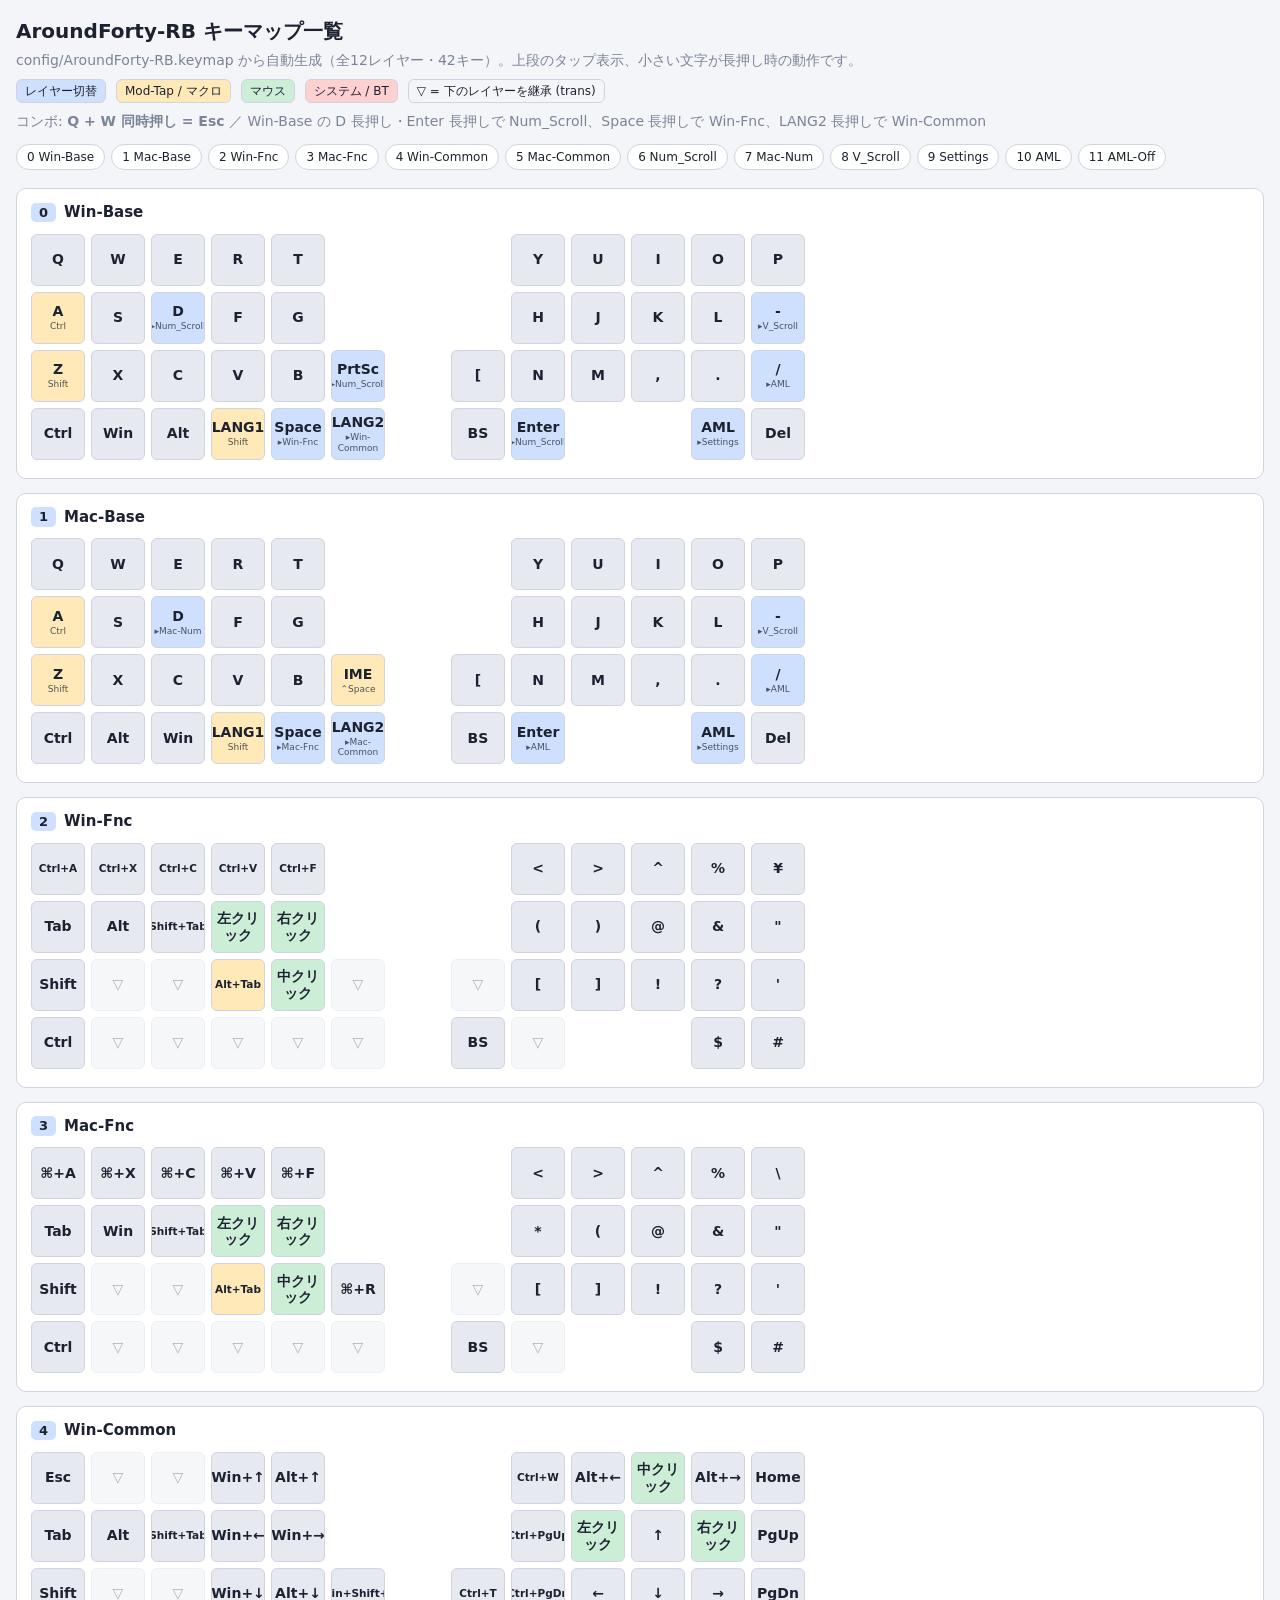
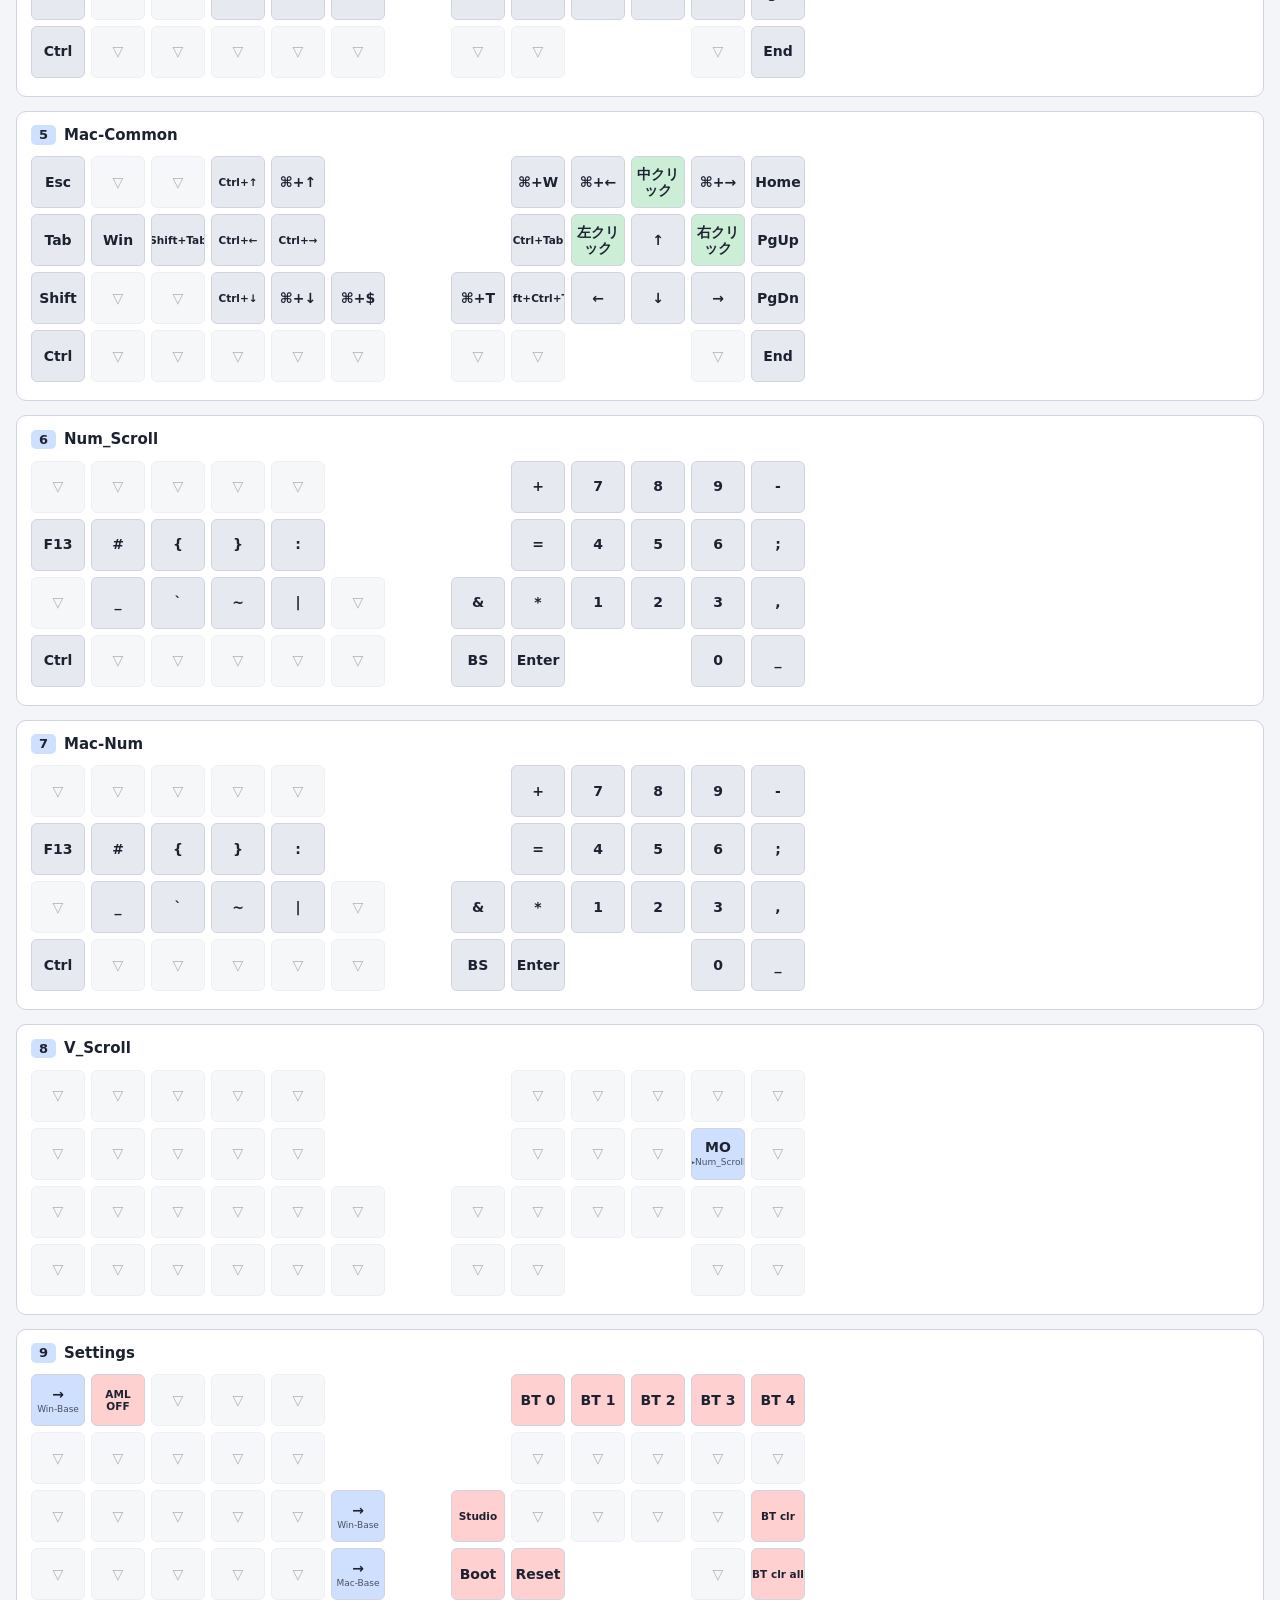
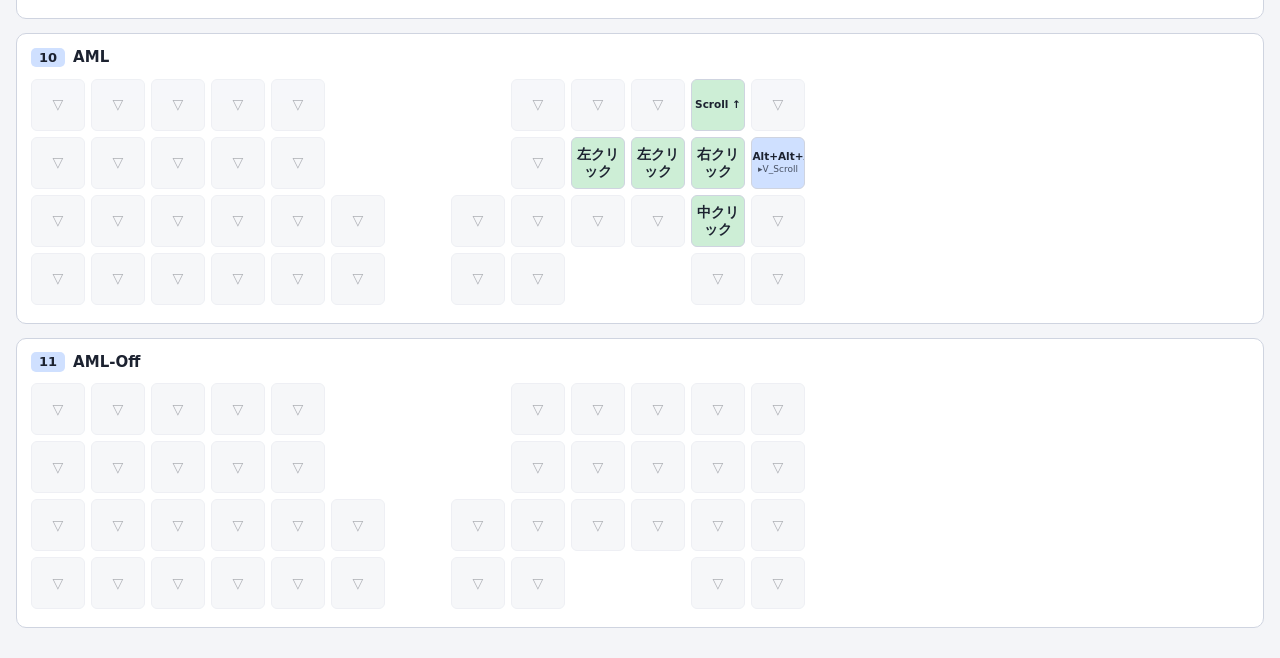
==== Data/Firmware/aroundforty_rb_keymap.html @ 519cc19e "keymapのhtmlを追加" ====
<!DOCTYPE html><html lang="ja"><head><meta charset="utf-8">
<meta name="viewport" content="width=device-width, initial-scale=1, viewport-fit=cover">
<title>AroundForty-RB Keymap</title>
<style>
:root{box-sizing:border-box;padding-top:env(safe-area-inset-top,0px);padding-bottom:env(safe-area-inset-bottom,0px);
--bg:#f4f5f8;--card:#fff;--key:#e6e9f0;--fg:#1c2230;--mut:#7b8497;--bd:#cfd4e0;--lt:#cfe0ff;--mt:#ffe9b8;--ms:#cdeed6;--sy:#ffd0d0}
@media (prefers-color-scheme:dark){:root:not([data-theme="light"]){--bg:#0d1017;--card:#141925;--key:#2b3140;--fg:#e4e8f2;--mut:#7d8699;--bd:#3a4152;--lt:#27467a;--mt:#6b5222;--ms:#245a3a;--sy:#733232}}
:root[data-theme="dark"]{--bg:#0d1017;--card:#141925;--key:#2b3140;--fg:#e4e8f2;--mut:#7d8699;--bd:#3a4152;--lt:#27467a;--mt:#6b5222;--ms:#245a3a;--sy:#733232}
html{scroll-padding-top:env(safe-area-inset-top,0px)}
body{margin:0;background:var(--bg);color:var(--fg);font:14px/1.5 system-ui,"Hiragino Sans","Yu Gothic",sans-serif;padding:16px}
h1{font-size:20px;margin:0 0 4px}p{color:var(--mut);margin:4px 0}
nav{display:flex;flex-wrap:wrap;gap:6px;margin:12px 0 18px}
nav a{padding:3px 10px;border:1px solid var(--bd);border-radius:14px;color:var(--fg);text-decoration:none;font-size:12px;background:var(--card)}
.lg{display:flex;flex-wrap:wrap;gap:10px;font-size:12px;margin:8px 0}.lg span{padding:2px 8px;border-radius:6px;border:1px solid var(--bd)}
section{background:var(--card);border:1px solid var(--bd);border-radius:10px;padding:12px 14px;margin-bottom:14px;overflow-x:auto}
h2{font-size:15px;margin:0 0 10px;display:flex;align-items:center;gap:8px}
h2 span{background:var(--lt);border-radius:5px;padding:0 8px;font-size:13px}
.bd{position:relative;width:780px;height:232px}
.k{position:absolute;width:54px;height:52px;box-sizing:border-box;background:var(--key);border:1px solid var(--bd);border-radius:6px;
display:flex;flex-direction:column;align-items:center;justify-content:center;text-align:center;line-height:1.15;overflow:hidden}
.k b{font-size:14px;font-weight:600}.k.s b{font-size:10.5px}.k i{font-style:normal;font-size:9px;color:var(--mut);margin-top:2px}
.tr{opacity:.35}.lt{background:var(--lt)}.mt{background:var(--mt)}.ms{background:var(--ms)}.sy{background:var(--sy)}
.lt i,.mt i{color:var(--fg);opacity:.75}
</style></head><body>
<h1>AroundForty-RB キーマップ一覧</h1>
<p>config/AroundForty-RB.keymap から自動生成（全12レイヤー・42キー）。上段のタップ表示、小さい文字が長押し時の動作です。</p>
<div class="lg"><span style="background:var(--lt)">レイヤー切替</span><span style="background:var(--mt)">Mod-Tap / マクロ</span><span style="background:var(--ms)">マウス</span><span style="background:var(--sy)">システム / BT</span><span>▽ = 下のレイヤーを継承 (trans)</span></div>
<p>コンボ: <b>Q + W 同時押し = Esc</b> ／ Win-Base の D 長押し・Enter 長押しで Num_Scroll、Space 長押しで Win-Fnc、LANG2 長押しで Win-Common</p>
<nav><a href="#l0">0 Win-Base</a><a href="#l1">1 Mac-Base</a><a href="#l2">2 Win-Fnc</a><a href="#l3">3 Mac-Fnc</a><a href="#l4">4 Win-Common</a><a href="#l5">5 Mac-Common</a><a href="#l6">6 Num_Scroll</a><a href="#l7">7 Mac-Num</a><a href="#l8">8 V_Scroll</a><a href="#l9">9 Settings</a><a href="#l10">10 AML</a><a href="#l11">11 AML-Off</a></nav>
<section id="l0"><h2><span>0</span>Win-Base</h2><div class="bd"><div class="k kp" style="left:0px;top:0px"><b>Q</b></div><div class="k kp" style="left:60px;top:0px"><b>W</b></div><div class="k kp" style="left:120px;top:0px"><b>E</b></div><div class="k kp" style="left:180px;top:0px"><b>R</b></div><div class="k kp" style="left:240px;top:0px"><b>T</b></div><div class="k kp" style="left:480px;top:0px"><b>Y</b></div><div class="k kp" style="left:540px;top:0px"><b>U</b></div><div class="k kp" style="left:600px;top:0px"><b>I</b></div><div class="k kp" style="left:660px;top:0px"><b>O</b></div><div class="k kp" style="left:720px;top:0px"><b>P</b></div><div class="k mt" style="left:0px;top:58px"><b>A</b><i>Ctrl</i></div><div class="k kp" style="left:60px;top:58px"><b>S</b></div><div class="k lt" style="left:120px;top:58px"><b>D</b><i>▸Num_Scroll</i></div><div class="k kp" style="left:180px;top:58px"><b>F</b></div><div class="k kp" style="left:240px;top:58px"><b>G</b></div><div class="k kp" style="left:480px;top:58px"><b>H</b></div><div class="k kp" style="left:540px;top:58px"><b>J</b></div><div class="k kp" style="left:600px;top:58px"><b>K</b></div><div class="k kp" style="left:660px;top:58px"><b>L</b></div><div class="k lt" style="left:720px;top:58px"><b>-</b><i>▸V_Scroll</i></div><div class="k mt" style="left:0px;top:116px"><b>Z</b><i>Shift</i></div><div class="k kp" style="left:60px;top:116px"><b>X</b></div><div class="k kp" style="left:120px;top:116px"><b>C</b></div><div class="k kp" style="left:180px;top:116px"><b>V</b></div><div class="k kp" style="left:240px;top:116px"><b>B</b></div><div class="k lt" style="left:300px;top:116px"><b>PrtSc</b><i>▸Num_Scroll</i></div><div class="k kp" style="left:480px;top:116px"><b>N</b></div><div class="k kp" style="left:540px;top:116px"><b>M</b></div><div class="k kp" style="left:600px;top:116px"><b>,</b></div><div class="k kp" style="left:660px;top:116px"><b>.</b></div><div class="k lt" style="left:720px;top:116px"><b>/</b><i>▸AML</i></div><div class="k kp" style="left:0px;top:174px"><b>Ctrl</b></div><div class="k kp" style="left:60px;top:174px"><b>Win</b></div><div class="k kp" style="left:120px;top:174px"><b>Alt</b></div><div class="k mt" style="left:180px;top:174px"><b>LANG1</b><i>Shift</i></div><div class="k lt" style="left:240px;top:174px"><b>Space</b><i>▸Win-Fnc</i></div><div class="k lt" style="left:300px;top:174px"><b>LANG2</b><i>▸Win-Common</i></div><div class="k lt" style="left:480px;top:174px"><b>Enter</b><i>▸Num_Scroll</i></div><div class="k kp" style="left:420px;top:116px"><b>[</b></div><div class="k kp" style="left:420px;top:174px"><b>BS</b></div><div class="k lt" style="left:660px;top:174px"><b>AML</b><i>▸Settings</i></div><div class="k kp" style="left:720px;top:174px"><b>Del</b></div></div></section><section id="l1"><h2><span>1</span>Mac-Base</h2><div class="bd"><div class="k kp" style="left:0px;top:0px"><b>Q</b></div><div class="k kp" style="left:60px;top:0px"><b>W</b></div><div class="k kp" style="left:120px;top:0px"><b>E</b></div><div class="k kp" style="left:180px;top:0px"><b>R</b></div><div class="k kp" style="left:240px;top:0px"><b>T</b></div><div class="k kp" style="left:480px;top:0px"><b>Y</b></div><div class="k kp" style="left:540px;top:0px"><b>U</b></div><div class="k kp" style="left:600px;top:0px"><b>I</b></div><div class="k kp" style="left:660px;top:0px"><b>O</b></div><div class="k kp" style="left:720px;top:0px"><b>P</b></div><div class="k mt" style="left:0px;top:58px"><b>A</b><i>Ctrl</i></div><div class="k kp" style="left:60px;top:58px"><b>S</b></div><div class="k lt" style="left:120px;top:58px"><b>D</b><i>▸Mac-Num</i></div><div class="k kp" style="left:180px;top:58px"><b>F</b></div><div class="k kp" style="left:240px;top:58px"><b>G</b></div><div class="k kp" style="left:480px;top:58px"><b>H</b></div><div class="k kp" style="left:540px;top:58px"><b>J</b></div><div class="k kp" style="left:600px;top:58px"><b>K</b></div><div class="k kp" style="left:660px;top:58px"><b>L</b></div><div class="k lt" style="left:720px;top:58px"><b>-</b><i>▸V_Scroll</i></div><div class="k mt" style="left:0px;top:116px"><b>Z</b><i>Shift</i></div><div class="k kp" style="left:60px;top:116px"><b>X</b></div><div class="k kp" style="left:120px;top:116px"><b>C</b></div><div class="k kp" style="left:180px;top:116px"><b>V</b></div><div class="k kp" style="left:240px;top:116px"><b>B</b></div><div class="k mt" style="left:300px;top:116px"><b>IME</b><i>⌃Space</i></div><div class="k kp" style="left:480px;top:116px"><b>N</b></div><div class="k kp" style="left:540px;top:116px"><b>M</b></div><div class="k kp" style="left:600px;top:116px"><b>,</b></div><div class="k kp" style="left:660px;top:116px"><b>.</b></div><div class="k lt" style="left:720px;top:116px"><b>/</b><i>▸AML</i></div><div class="k kp" style="left:0px;top:174px"><b>Ctrl</b></div><div class="k kp" style="left:60px;top:174px"><b>Alt</b></div><div class="k kp" style="left:120px;top:174px"><b>Win</b></div><div class="k mt" style="left:180px;top:174px"><b>LANG1</b><i>Shift</i></div><div class="k lt" style="left:240px;top:174px"><b>Space</b><i>▸Mac-Fnc</i></div><div class="k lt" style="left:300px;top:174px"><b>LANG2</b><i>▸Mac-Common</i></div><div class="k lt" style="left:480px;top:174px"><b>Enter</b><i>▸AML</i></div><div class="k kp" style="left:420px;top:116px"><b>[</b></div><div class="k kp" style="left:420px;top:174px"><b>BS</b></div><div class="k lt" style="left:660px;top:174px"><b>AML</b><i>▸Settings</i></div><div class="k kp" style="left:720px;top:174px"><b>Del</b></div></div></section><section id="l2"><h2><span>2</span>Win-Fnc</h2><div class="bd"><div class="k kp s" style="left:0px;top:0px"><b>Ctrl+A</b></div><div class="k kp s" style="left:60px;top:0px"><b>Ctrl+X</b></div><div class="k kp s" style="left:120px;top:0px"><b>Ctrl+C</b></div><div class="k kp s" style="left:180px;top:0px"><b>Ctrl+V</b></div><div class="k kp s" style="left:240px;top:0px"><b>Ctrl+F</b></div><div class="k kp" style="left:480px;top:0px"><b>&lt;</b></div><div class="k kp" style="left:540px;top:0px"><b>&gt;</b></div><div class="k kp" style="left:600px;top:0px"><b>^</b></div><div class="k kp" style="left:660px;top:0px"><b>%</b></div><div class="k kp" style="left:720px;top:0px"><b>¥</b></div><div class="k kp" style="left:0px;top:58px"><b>Tab</b></div><div class="k kp" style="left:60px;top:58px"><b>Alt</b></div><div class="k kp s" style="left:120px;top:58px"><b>Shift+Tab</b></div><div class="k ms" style="left:180px;top:58px"><b>左クリック</b></div><div class="k ms" style="left:240px;top:58px"><b>右クリック</b></div><div class="k kp" style="left:480px;top:58px"><b>(</b></div><div class="k kp" style="left:540px;top:58px"><b>)</b></div><div class="k kp" style="left:600px;top:58px"><b>@</b></div><div class="k kp" style="left:660px;top:58px"><b>&amp;</b></div><div class="k kp" style="left:720px;top:58px"><b>&quot;</b></div><div class="k kp" style="left:0px;top:116px"><b>Shift</b></div><div class="k tr" style="left:60px;top:116px"><b>▽</b></div><div class="k tr" style="left:120px;top:116px"><b>▽</b></div><div class="k mt s" style="left:180px;top:116px"><b>Alt+Tab</b></div><div class="k ms" style="left:240px;top:116px"><b>中クリック</b></div><div class="k tr" style="left:300px;top:116px"><b>▽</b></div><div class="k kp" style="left:480px;top:116px"><b>[</b></div><div class="k kp" style="left:540px;top:116px"><b>]</b></div><div class="k kp" style="left:600px;top:116px"><b>!</b></div><div class="k kp" style="left:660px;top:116px"><b>?</b></div><div class="k kp" style="left:720px;top:116px"><b>&#x27;</b></div><div class="k kp" style="left:0px;top:174px"><b>Ctrl</b></div><div class="k tr" style="left:60px;top:174px"><b>▽</b></div><div class="k tr" style="left:120px;top:174px"><b>▽</b></div><div class="k tr" style="left:180px;top:174px"><b>▽</b></div><div class="k tr" style="left:240px;top:174px"><b>▽</b></div><div class="k tr" style="left:300px;top:174px"><b>▽</b></div><div class="k tr" style="left:480px;top:174px"><b>▽</b></div><div class="k tr" style="left:420px;top:116px"><b>▽</b></div><div class="k kp" style="left:420px;top:174px"><b>BS</b></div><div class="k kp" style="left:660px;top:174px"><b>$</b></div><div class="k kp" style="left:720px;top:174px"><b>#</b></div></div></section><section id="l3"><h2><span>3</span>Mac-Fnc</h2><div class="bd"><div class="k kp" style="left:0px;top:0px"><b>⌘+A</b></div><div class="k kp" style="left:60px;top:0px"><b>⌘+X</b></div><div class="k kp" style="left:120px;top:0px"><b>⌘+C</b></div><div class="k kp" style="left:180px;top:0px"><b>⌘+V</b></div><div class="k kp" style="left:240px;top:0px"><b>⌘+F</b></div><div class="k kp" style="left:480px;top:0px"><b>&lt;</b></div><div class="k kp" style="left:540px;top:0px"><b>&gt;</b></div><div class="k kp" style="left:600px;top:0px"><b>^</b></div><div class="k kp" style="left:660px;top:0px"><b>%</b></div><div class="k kp" style="left:720px;top:0px"><b>\</b></div><div class="k kp" style="left:0px;top:58px"><b>Tab</b></div><div class="k kp" style="left:60px;top:58px"><b>Win</b></div><div class="k kp s" style="left:120px;top:58px"><b>Shift+Tab</b></div><div class="k ms" style="left:180px;top:58px"><b>左クリック</b></div><div class="k ms" style="left:240px;top:58px"><b>右クリック</b></div><div class="k kp" style="left:480px;top:58px"><b>*</b></div><div class="k kp" style="left:540px;top:58px"><b>(</b></div><div class="k kp" style="left:600px;top:58px"><b>@</b></div><div class="k kp" style="left:660px;top:58px"><b>&amp;</b></div><div class="k kp" style="left:720px;top:58px"><b>&quot;</b></div><div class="k kp" style="left:0px;top:116px"><b>Shift</b></div><div class="k tr" style="left:60px;top:116px"><b>▽</b></div><div class="k tr" style="left:120px;top:116px"><b>▽</b></div><div class="k mt s" style="left:180px;top:116px"><b>Alt+Tab</b></div><div class="k ms" style="left:240px;top:116px"><b>中クリック</b></div><div class="k kp" style="left:300px;top:116px"><b>⌘+R</b></div><div class="k kp" style="left:480px;top:116px"><b>[</b></div><div class="k kp" style="left:540px;top:116px"><b>]</b></div><div class="k kp" style="left:600px;top:116px"><b>!</b></div><div class="k kp" style="left:660px;top:116px"><b>?</b></div><div class="k kp" style="left:720px;top:116px"><b>&#x27;</b></div><div class="k kp" style="left:0px;top:174px"><b>Ctrl</b></div><div class="k tr" style="left:60px;top:174px"><b>▽</b></div><div class="k tr" style="left:120px;top:174px"><b>▽</b></div><div class="k tr" style="left:180px;top:174px"><b>▽</b></div><div class="k tr" style="left:240px;top:174px"><b>▽</b></div><div class="k tr" style="left:300px;top:174px"><b>▽</b></div><div class="k tr" style="left:480px;top:174px"><b>▽</b></div><div class="k tr" style="left:420px;top:116px"><b>▽</b></div><div class="k kp" style="left:420px;top:174px"><b>BS</b></div><div class="k kp" style="left:660px;top:174px"><b>$</b></div><div class="k kp" style="left:720px;top:174px"><b>#</b></div></div></section><section id="l4"><h2><span>4</span>Win-Common</h2><div class="bd"><div class="k kp" style="left:0px;top:0px"><b>Esc</b></div><div class="k tr" style="left:60px;top:0px"><b>▽</b></div><div class="k tr" style="left:120px;top:0px"><b>▽</b></div><div class="k kp" style="left:180px;top:0px"><b>Win+↑</b></div><div class="k kp" style="left:240px;top:0px"><b>Alt+↑</b></div><div class="k kp s" style="left:480px;top:0px"><b>Ctrl+W</b></div><div class="k kp" style="left:540px;top:0px"><b>Alt+←</b></div><div class="k ms" style="left:600px;top:0px"><b>中クリック</b></div><div class="k kp" style="left:660px;top:0px"><b>Alt+→</b></div><div class="k kp" style="left:720px;top:0px"><b>Home</b></div><div class="k kp" style="left:0px;top:58px"><b>Tab</b></div><div class="k kp" style="left:60px;top:58px"><b>Alt</b></div><div class="k kp s" style="left:120px;top:58px"><b>Shift+Tab</b></div><div class="k kp" style="left:180px;top:58px"><b>Win+←</b></div><div class="k kp" style="left:240px;top:58px"><b>Win+→</b></div><div class="k kp s" style="left:480px;top:58px"><b>Ctrl+PgUp</b></div><div class="k ms" style="left:540px;top:58px"><b>左クリック</b></div><div class="k kp" style="left:600px;top:58px"><b>↑</b></div><div class="k ms" style="left:660px;top:58px"><b>右クリック</b></div><div class="k kp" style="left:720px;top:58px"><b>PgUp</b></div><div class="k kp" style="left:0px;top:116px"><b>Shift</b></div><div class="k tr" style="left:60px;top:116px"><b>▽</b></div><div class="k tr" style="left:120px;top:116px"><b>▽</b></div><div class="k kp" style="left:180px;top:116px"><b>Win+↓</b></div><div class="k kp" style="left:240px;top:116px"><b>Alt+↓</b></div><div class="k kp s" style="left:300px;top:116px"><b>Win+Shift+S</b></div><div class="k kp s" style="left:480px;top:116px"><b>Ctrl+PgDn</b></div><div class="k kp" style="left:540px;top:116px"><b>←</b></div><div class="k kp" style="left:600px;top:116px"><b>↓</b></div><div class="k kp" style="left:660px;top:116px"><b>→</b></div><div class="k kp" style="left:720px;top:116px"><b>PgDn</b></div><div class="k kp" style="left:0px;top:174px"><b>Ctrl</b></div><div class="k tr" style="left:60px;top:174px"><b>▽</b></div><div class="k tr" style="left:120px;top:174px"><b>▽</b></div><div class="k tr" style="left:180px;top:174px"><b>▽</b></div><div class="k tr" style="left:240px;top:174px"><b>▽</b></div><div class="k tr" style="left:300px;top:174px"><b>▽</b></div><div class="k tr" style="left:480px;top:174px"><b>▽</b></div><div class="k kp s" style="left:420px;top:116px"><b>Ctrl+T</b></div><div class="k tr" style="left:420px;top:174px"><b>▽</b></div><div class="k tr" style="left:660px;top:174px"><b>▽</b></div><div class="k kp" style="left:720px;top:174px"><b>End</b></div></div></section><section id="l5"><h2><span>5</span>Mac-Common</h2><div class="bd"><div class="k kp" style="left:0px;top:0px"><b>Esc</b></div><div class="k tr" style="left:60px;top:0px"><b>▽</b></div><div class="k tr" style="left:120px;top:0px"><b>▽</b></div><div class="k kp s" style="left:180px;top:0px"><b>Ctrl+↑</b></div><div class="k kp" style="left:240px;top:0px"><b>⌘+↑</b></div><div class="k kp" style="left:480px;top:0px"><b>⌘+W</b></div><div class="k kp" style="left:540px;top:0px"><b>⌘+←</b></div><div class="k ms" style="left:600px;top:0px"><b>中クリック</b></div><div class="k kp" style="left:660px;top:0px"><b>⌘+→</b></div><div class="k kp" style="left:720px;top:0px"><b>Home</b></div><div class="k kp" style="left:0px;top:58px"><b>Tab</b></div><div class="k kp" style="left:60px;top:58px"><b>Win</b></div><div class="k kp s" style="left:120px;top:58px"><b>Shift+Tab</b></div><div class="k kp s" style="left:180px;top:58px"><b>Ctrl+←</b></div><div class="k kp s" style="left:240px;top:58px"><b>Ctrl+→</b></div><div class="k kp s" style="left:480px;top:58px"><b>Ctrl+Tab</b></div><div class="k ms" style="left:540px;top:58px"><b>左クリック</b></div><div class="k kp" style="left:600px;top:58px"><b>↑</b></div><div class="k ms" style="left:660px;top:58px"><b>右クリック</b></div><div class="k kp" style="left:720px;top:58px"><b>PgUp</b></div><div class="k kp" style="left:0px;top:116px"><b>Shift</b></div><div class="k tr" style="left:60px;top:116px"><b>▽</b></div><div class="k tr" style="left:120px;top:116px"><b>▽</b></div><div class="k kp s" style="left:180px;top:116px"><b>Ctrl+↓</b></div><div class="k kp" style="left:240px;top:116px"><b>⌘+↓</b></div><div class="k kp" style="left:300px;top:116px"><b>⌘+$</b></div><div class="k kp s" style="left:480px;top:116px"><b>Shift+Ctrl+Tab</b></div><div class="k kp" style="left:540px;top:116px"><b>←</b></div><div class="k kp" style="left:600px;top:116px"><b>↓</b></div><div class="k kp" style="left:660px;top:116px"><b>→</b></div><div class="k kp" style="left:720px;top:116px"><b>PgDn</b></div><div class="k kp" style="left:0px;top:174px"><b>Ctrl</b></div><div class="k tr" style="left:60px;top:174px"><b>▽</b></div><div class="k tr" style="left:120px;top:174px"><b>▽</b></div><div class="k tr" style="left:180px;top:174px"><b>▽</b></div><div class="k tr" style="left:240px;top:174px"><b>▽</b></div><div class="k tr" style="left:300px;top:174px"><b>▽</b></div><div class="k tr" style="left:480px;top:174px"><b>▽</b></div><div class="k kp" style="left:420px;top:116px"><b>⌘+T</b></div><div class="k tr" style="left:420px;top:174px"><b>▽</b></div><div class="k tr" style="left:660px;top:174px"><b>▽</b></div><div class="k kp" style="left:720px;top:174px"><b>End</b></div></div></section><section id="l6"><h2><span>6</span>Num_Scroll</h2><div class="bd"><div class="k tr" style="left:0px;top:0px"><b>▽</b></div><div class="k tr" style="left:60px;top:0px"><b>▽</b></div><div class="k tr" style="left:120px;top:0px"><b>▽</b></div><div class="k tr" style="left:180px;top:0px"><b>▽</b></div><div class="k tr" style="left:240px;top:0px"><b>▽</b></div><div class="k kp" style="left:480px;top:0px"><b>+</b></div><div class="k kp" style="left:540px;top:0px"><b>7</b></div><div class="k kp" style="left:600px;top:0px"><b>8</b></div><div class="k kp" style="left:660px;top:0px"><b>9</b></div><div class="k kp" style="left:720px;top:0px"><b>-</b></div><div class="k kp" style="left:0px;top:58px"><b>F13</b></div><div class="k kp" style="left:60px;top:58px"><b>#</b></div><div class="k kp" style="left:120px;top:58px"><b>{</b></div><div class="k kp" style="left:180px;top:58px"><b>}</b></div><div class="k kp" style="left:240px;top:58px"><b>:</b></div><div class="k kp" style="left:480px;top:58px"><b>=</b></div><div class="k kp" style="left:540px;top:58px"><b>4</b></div><div class="k kp" style="left:600px;top:58px"><b>5</b></div><div class="k kp" style="left:660px;top:58px"><b>6</b></div><div class="k kp" style="left:720px;top:58px"><b>;</b></div><div class="k tr" style="left:0px;top:116px"><b>▽</b></div><div class="k kp" style="left:60px;top:116px"><b>_</b></div><div class="k kp" style="left:120px;top:116px"><b>`</b></div><div class="k kp" style="left:180px;top:116px"><b>~</b></div><div class="k kp" style="left:240px;top:116px"><b>|</b></div><div class="k tr" style="left:300px;top:116px"><b>▽</b></div><div class="k kp" style="left:480px;top:116px"><b>*</b></div><div class="k kp" style="left:540px;top:116px"><b>1</b></div><div class="k kp" style="left:600px;top:116px"><b>2</b></div><div class="k kp" style="left:660px;top:116px"><b>3</b></div><div class="k kp" style="left:720px;top:116px"><b>,</b></div><div class="k kp" style="left:0px;top:174px"><b>Ctrl</b></div><div class="k tr" style="left:60px;top:174px"><b>▽</b></div><div class="k tr" style="left:120px;top:174px"><b>▽</b></div><div class="k tr" style="left:180px;top:174px"><b>▽</b></div><div class="k tr" style="left:240px;top:174px"><b>▽</b></div><div class="k tr" style="left:300px;top:174px"><b>▽</b></div><div class="k kp" style="left:480px;top:174px"><b>Enter</b></div><div class="k kp" style="left:420px;top:116px"><b>&amp;</b></div><div class="k kp" style="left:420px;top:174px"><b>BS</b></div><div class="k kp" style="left:660px;top:174px"><b>0</b></div><div class="k kp" style="left:720px;top:174px"><b>_</b></div></div></section><section id="l7"><h2><span>7</span>Mac-Num</h2><div class="bd"><div class="k tr" style="left:0px;top:0px"><b>▽</b></div><div class="k tr" style="left:60px;top:0px"><b>▽</b></div><div class="k tr" style="left:120px;top:0px"><b>▽</b></div><div class="k tr" style="left:180px;top:0px"><b>▽</b></div><div class="k tr" style="left:240px;top:0px"><b>▽</b></div><div class="k kp" style="left:480px;top:0px"><b>+</b></div><div class="k kp" style="left:540px;top:0px"><b>7</b></div><div class="k kp" style="left:600px;top:0px"><b>8</b></div><div class="k kp" style="left:660px;top:0px"><b>9</b></div><div class="k kp" style="left:720px;top:0px"><b>-</b></div><div class="k kp" style="left:0px;top:58px"><b>F13</b></div><div class="k kp" style="left:60px;top:58px"><b>#</b></div><div class="k kp" style="left:120px;top:58px"><b>{</b></div><div class="k kp" style="left:180px;top:58px"><b>}</b></div><div class="k kp" style="left:240px;top:58px"><b>:</b></div><div class="k kp" style="left:480px;top:58px"><b>=</b></div><div class="k kp" style="left:540px;top:58px"><b>4</b></div><div class="k kp" style="left:600px;top:58px"><b>5</b></div><div class="k kp" style="left:660px;top:58px"><b>6</b></div><div class="k kp" style="left:720px;top:58px"><b>;</b></div><div class="k tr" style="left:0px;top:116px"><b>▽</b></div><div class="k kp" style="left:60px;top:116px"><b>_</b></div><div class="k kp" style="left:120px;top:116px"><b>`</b></div><div class="k kp" style="left:180px;top:116px"><b>~</b></div><div class="k kp" style="left:240px;top:116px"><b>|</b></div><div class="k tr" style="left:300px;top:116px"><b>▽</b></div><div class="k kp" style="left:480px;top:116px"><b>*</b></div><div class="k kp" style="left:540px;top:116px"><b>1</b></div><div class="k kp" style="left:600px;top:116px"><b>2</b></div><div class="k kp" style="left:660px;top:116px"><b>3</b></div><div class="k kp" style="left:720px;top:116px"><b>,</b></div><div class="k kp" style="left:0px;top:174px"><b>Ctrl</b></div><div class="k tr" style="left:60px;top:174px"><b>▽</b></div><div class="k tr" style="left:120px;top:174px"><b>▽</b></div><div class="k tr" style="left:180px;top:174px"><b>▽</b></div><div class="k tr" style="left:240px;top:174px"><b>▽</b></div><div class="k tr" style="left:300px;top:174px"><b>▽</b></div><div class="k kp" style="left:480px;top:174px"><b>Enter</b></div><div class="k kp" style="left:420px;top:116px"><b>&amp;</b></div><div class="k kp" style="left:420px;top:174px"><b>BS</b></div><div class="k kp" style="left:660px;top:174px"><b>0</b></div><div class="k kp" style="left:720px;top:174px"><b>_</b></div></div></section><section id="l8"><h2><span>8</span>V_Scroll</h2><div class="bd"><div class="k tr" style="left:0px;top:0px"><b>▽</b></div><div class="k tr" style="left:60px;top:0px"><b>▽</b></div><div class="k tr" style="left:120px;top:0px"><b>▽</b></div><div class="k tr" style="left:180px;top:0px"><b>▽</b></div><div class="k tr" style="left:240px;top:0px"><b>▽</b></div><div class="k tr" style="left:480px;top:0px"><b>▽</b></div><div class="k tr" style="left:540px;top:0px"><b>▽</b></div><div class="k tr" style="left:600px;top:0px"><b>▽</b></div><div class="k tr" style="left:660px;top:0px"><b>▽</b></div><div class="k tr" style="left:720px;top:0px"><b>▽</b></div><div class="k tr" style="left:0px;top:58px"><b>▽</b></div><div class="k tr" style="left:60px;top:58px"><b>▽</b></div><div class="k tr" style="left:120px;top:58px"><b>▽</b></div><div class="k tr" style="left:180px;top:58px"><b>▽</b></div><div class="k tr" style="left:240px;top:58px"><b>▽</b></div><div class="k tr" style="left:480px;top:58px"><b>▽</b></div><div class="k tr" style="left:540px;top:58px"><b>▽</b></div><div class="k tr" style="left:600px;top:58px"><b>▽</b></div><div class="k lt" style="left:660px;top:58px"><b>MO</b><i>▸Num_Scroll</i></div><div class="k tr" style="left:720px;top:58px"><b>▽</b></div><div class="k tr" style="left:0px;top:116px"><b>▽</b></div><div class="k tr" style="left:60px;top:116px"><b>▽</b></div><div class="k tr" style="left:120px;top:116px"><b>▽</b></div><div class="k tr" style="left:180px;top:116px"><b>▽</b></div><div class="k tr" style="left:240px;top:116px"><b>▽</b></div><div class="k tr" style="left:300px;top:116px"><b>▽</b></div><div class="k tr" style="left:480px;top:116px"><b>▽</b></div><div class="k tr" style="left:540px;top:116px"><b>▽</b></div><div class="k tr" style="left:600px;top:116px"><b>▽</b></div><div class="k tr" style="left:660px;top:116px"><b>▽</b></div><div class="k tr" style="left:720px;top:116px"><b>▽</b></div><div class="k tr" style="left:0px;top:174px"><b>▽</b></div><div class="k tr" style="left:60px;top:174px"><b>▽</b></div><div class="k tr" style="left:120px;top:174px"><b>▽</b></div><div class="k tr" style="left:180px;top:174px"><b>▽</b></div><div class="k tr" style="left:240px;top:174px"><b>▽</b></div><div class="k tr" style="left:300px;top:174px"><b>▽</b></div><div class="k tr" style="left:480px;top:174px"><b>▽</b></div><div class="k tr" style="left:420px;top:116px"><b>▽</b></div><div class="k tr" style="left:420px;top:174px"><b>▽</b></div><div class="k tr" style="left:660px;top:174px"><b>▽</b></div><div class="k tr" style="left:720px;top:174px"><b>▽</b></div></div></section><section id="l9"><h2><span>9</span>Settings</h2><div class="bd"><div class="k lt" style="left:0px;top:0px"><b>→</b><i>Win-Base</i></div><div class="k sy s" style="left:60px;top:0px"><b>AML OFF</b></div><div class="k tr" style="left:120px;top:0px"><b>▽</b></div><div class="k tr" style="left:180px;top:0px"><b>▽</b></div><div class="k tr" style="left:240px;top:0px"><b>▽</b></div><div class="k sy" style="left:480px;top:0px"><b>BT 0</b></div><div class="k sy" style="left:540px;top:0px"><b>BT 1</b></div><div class="k sy" style="left:600px;top:0px"><b>BT 2</b></div><div class="k sy" style="left:660px;top:0px"><b>BT 3</b></div><div class="k sy" style="left:720px;top:0px"><b>BT 4</b></div><div class="k tr" style="left:0px;top:58px"><b>▽</b></div><div class="k tr" style="left:60px;top:58px"><b>▽</b></div><div class="k tr" style="left:120px;top:58px"><b>▽</b></div><div class="k tr" style="left:180px;top:58px"><b>▽</b></div><div class="k tr" style="left:240px;top:58px"><b>▽</b></div><div class="k tr" style="left:480px;top:58px"><b>▽</b></div><div class="k tr" style="left:540px;top:58px"><b>▽</b></div><div class="k tr" style="left:600px;top:58px"><b>▽</b></div><div class="k tr" style="left:660px;top:58px"><b>▽</b></div><div class="k tr" style="left:720px;top:58px"><b>▽</b></div><div class="k tr" style="left:0px;top:116px"><b>▽</b></div><div class="k tr" style="left:60px;top:116px"><b>▽</b></div><div class="k tr" style="left:120px;top:116px"><b>▽</b></div><div class="k tr" style="left:180px;top:116px"><b>▽</b></div><div class="k tr" style="left:240px;top:116px"><b>▽</b></div><div class="k lt" style="left:300px;top:116px"><b>→</b><i>Win-Base</i></div><div class="k tr" style="left:480px;top:116px"><b>▽</b></div><div class="k tr" style="left:540px;top:116px"><b>▽</b></div><div class="k tr" style="left:600px;top:116px"><b>▽</b></div><div class="k tr" style="left:660px;top:116px"><b>▽</b></div><div class="k sy s" style="left:720px;top:116px"><b>BT clr</b></div><div class="k tr" style="left:0px;top:174px"><b>▽</b></div><div class="k tr" style="left:60px;top:174px"><b>▽</b></div><div class="k tr" style="left:120px;top:174px"><b>▽</b></div><div class="k tr" style="left:180px;top:174px"><b>▽</b></div><div class="k tr" style="left:240px;top:174px"><b>▽</b></div><div class="k lt" style="left:300px;top:174px"><b>→</b><i>Mac-Base</i></div><div class="k sy" style="left:480px;top:174px"><b>Reset</b></div><div class="k sy s" style="left:420px;top:116px"><b>Studio</b></div><div class="k sy" style="left:420px;top:174px"><b>Boot</b></div><div class="k tr" style="left:660px;top:174px"><b>▽</b></div><div class="k sy s" style="left:720px;top:174px"><b>BT clr all</b></div></div></section><section id="l10"><h2><span>10</span>AML</h2><div class="bd"><div class="k tr" style="left:0px;top:0px"><b>▽</b></div><div class="k tr" style="left:60px;top:0px"><b>▽</b></div><div class="k tr" style="left:120px;top:0px"><b>▽</b></div><div class="k tr" style="left:180px;top:0px"><b>▽</b></div><div class="k tr" style="left:240px;top:0px"><b>▽</b></div><div class="k tr" style="left:480px;top:0px"><b>▽</b></div><div class="k tr" style="left:540px;top:0px"><b>▽</b></div><div class="k tr" style="left:600px;top:0px"><b>▽</b></div><div class="k ms s" style="left:660px;top:0px"><b>Scroll ↑</b></div><div class="k tr" style="left:720px;top:0px"><b>▽</b></div><div class="k tr" style="left:0px;top:58px"><b>▽</b></div><div class="k tr" style="left:60px;top:58px"><b>▽</b></div><div class="k tr" style="left:120px;top:58px"><b>▽</b></div><div class="k tr" style="left:180px;top:58px"><b>▽</b></div><div class="k tr" style="left:240px;top:58px"><b>▽</b></div><div class="k tr" style="left:480px;top:58px"><b>▽</b></div><div class="k ms" style="left:540px;top:58px"><b>左クリック</b></div><div class="k ms" style="left:600px;top:58px"><b>左クリック</b></div><div class="k ms" style="left:660px;top:58px"><b>右クリック</b></div><div class="k lt s" style="left:720px;top:58px"><b>RAlt+Alt+A</b><i>▸V_Scroll</i></div><div class="k tr" style="left:0px;top:116px"><b>▽</b></div><div class="k tr" style="left:60px;top:116px"><b>▽</b></div><div class="k tr" style="left:120px;top:116px"><b>▽</b></div><div class="k tr" style="left:180px;top:116px"><b>▽</b></div><div class="k tr" style="left:240px;top:116px"><b>▽</b></div><div class="k tr" style="left:300px;top:116px"><b>▽</b></div><div class="k tr" style="left:480px;top:116px"><b>▽</b></div><div class="k tr" style="left:540px;top:116px"><b>▽</b></div><div class="k tr" style="left:600px;top:116px"><b>▽</b></div><div class="k ms" style="left:660px;top:116px"><b>中クリック</b></div><div class="k tr" style="left:720px;top:116px"><b>▽</b></div><div class="k tr" style="left:0px;top:174px"><b>▽</b></div><div class="k tr" style="left:60px;top:174px"><b>▽</b></div><div class="k tr" style="left:120px;top:174px"><b>▽</b></div><div class="k tr" style="left:180px;top:174px"><b>▽</b></div><div class="k tr" style="left:240px;top:174px"><b>▽</b></div><div class="k tr" style="left:300px;top:174px"><b>▽</b></div><div class="k tr" style="left:480px;top:174px"><b>▽</b></div><div class="k tr" style="left:420px;top:116px"><b>▽</b></div><div class="k tr" style="left:420px;top:174px"><b>▽</b></div><div class="k tr" style="left:660px;top:174px"><b>▽</b></div><div class="k tr" style="left:720px;top:174px"><b>▽</b></div></div></section><section id="l11"><h2><span>11</span>AML-Off</h2><div class="bd"><div class="k tr" style="left:0px;top:0px"><b>▽</b></div><div class="k tr" style="left:60px;top:0px"><b>▽</b></div><div class="k tr" style="left:120px;top:0px"><b>▽</b></div><div class="k tr" style="left:180px;top:0px"><b>▽</b></div><div class="k tr" style="left:240px;top:0px"><b>▽</b></div><div class="k tr" style="left:480px;top:0px"><b>▽</b></div><div class="k tr" style="left:540px;top:0px"><b>▽</b></div><div class="k tr" style="left:600px;top:0px"><b>▽</b></div><div class="k tr" style="left:660px;top:0px"><b>▽</b></div><div class="k tr" style="left:720px;top:0px"><b>▽</b></div><div class="k tr" style="left:0px;top:58px"><b>▽</b></div><div class="k tr" style="left:60px;top:58px"><b>▽</b></div><div class="k tr" style="left:120px;top:58px"><b>▽</b></div><div class="k tr" style="left:180px;top:58px"><b>▽</b></div><div class="k tr" style="left:240px;top:58px"><b>▽</b></div><div class="k tr" style="left:480px;top:58px"><b>▽</b></div><div class="k tr" style="left:540px;top:58px"><b>▽</b></div><div class="k tr" style="left:600px;top:58px"><b>▽</b></div><div class="k tr" style="left:660px;top:58px"><b>▽</b></div><div class="k tr" style="left:720px;top:58px"><b>▽</b></div><div class="k tr" style="left:0px;top:116px"><b>▽</b></div><div class="k tr" style="left:60px;top:116px"><b>▽</b></div><div class="k tr" style="left:120px;top:116px"><b>▽</b></div><div class="k tr" style="left:180px;top:116px"><b>▽</b></div><div class="k tr" style="left:240px;top:116px"><b>▽</b></div><div class="k tr" style="left:300px;top:116px"><b>▽</b></div><div class="k tr" style="left:480px;top:116px"><b>▽</b></div><div class="k tr" style="left:540px;top:116px"><b>▽</b></div><div class="k tr" style="left:600px;top:116px"><b>▽</b></div><div class="k tr" style="left:660px;top:116px"><b>▽</b></div><div class="k tr" style="left:720px;top:116px"><b>▽</b></div><div class="k tr" style="left:0px;top:174px"><b>▽</b></div><div class="k tr" style="left:60px;top:174px"><b>▽</b></div><div class="k tr" style="left:120px;top:174px"><b>▽</b></div><div class="k tr" style="left:180px;top:174px"><b>▽</b></div><div class="k tr" style="left:240px;top:174px"><b>▽</b></div><div class="k tr" style="left:300px;top:174px"><b>▽</b></div><div class="k tr" style="left:480px;top:174px"><b>▽</b></div><div class="k tr" style="left:420px;top:116px"><b>▽</b></div><div class="k tr" style="left:420px;top:174px"><b>▽</b></div><div class="k tr" style="left:660px;top:174px"><b>▽</b></div><div class="k tr" style="left:720px;top:174px"><b>▽</b></div></div></section>
</body></html>
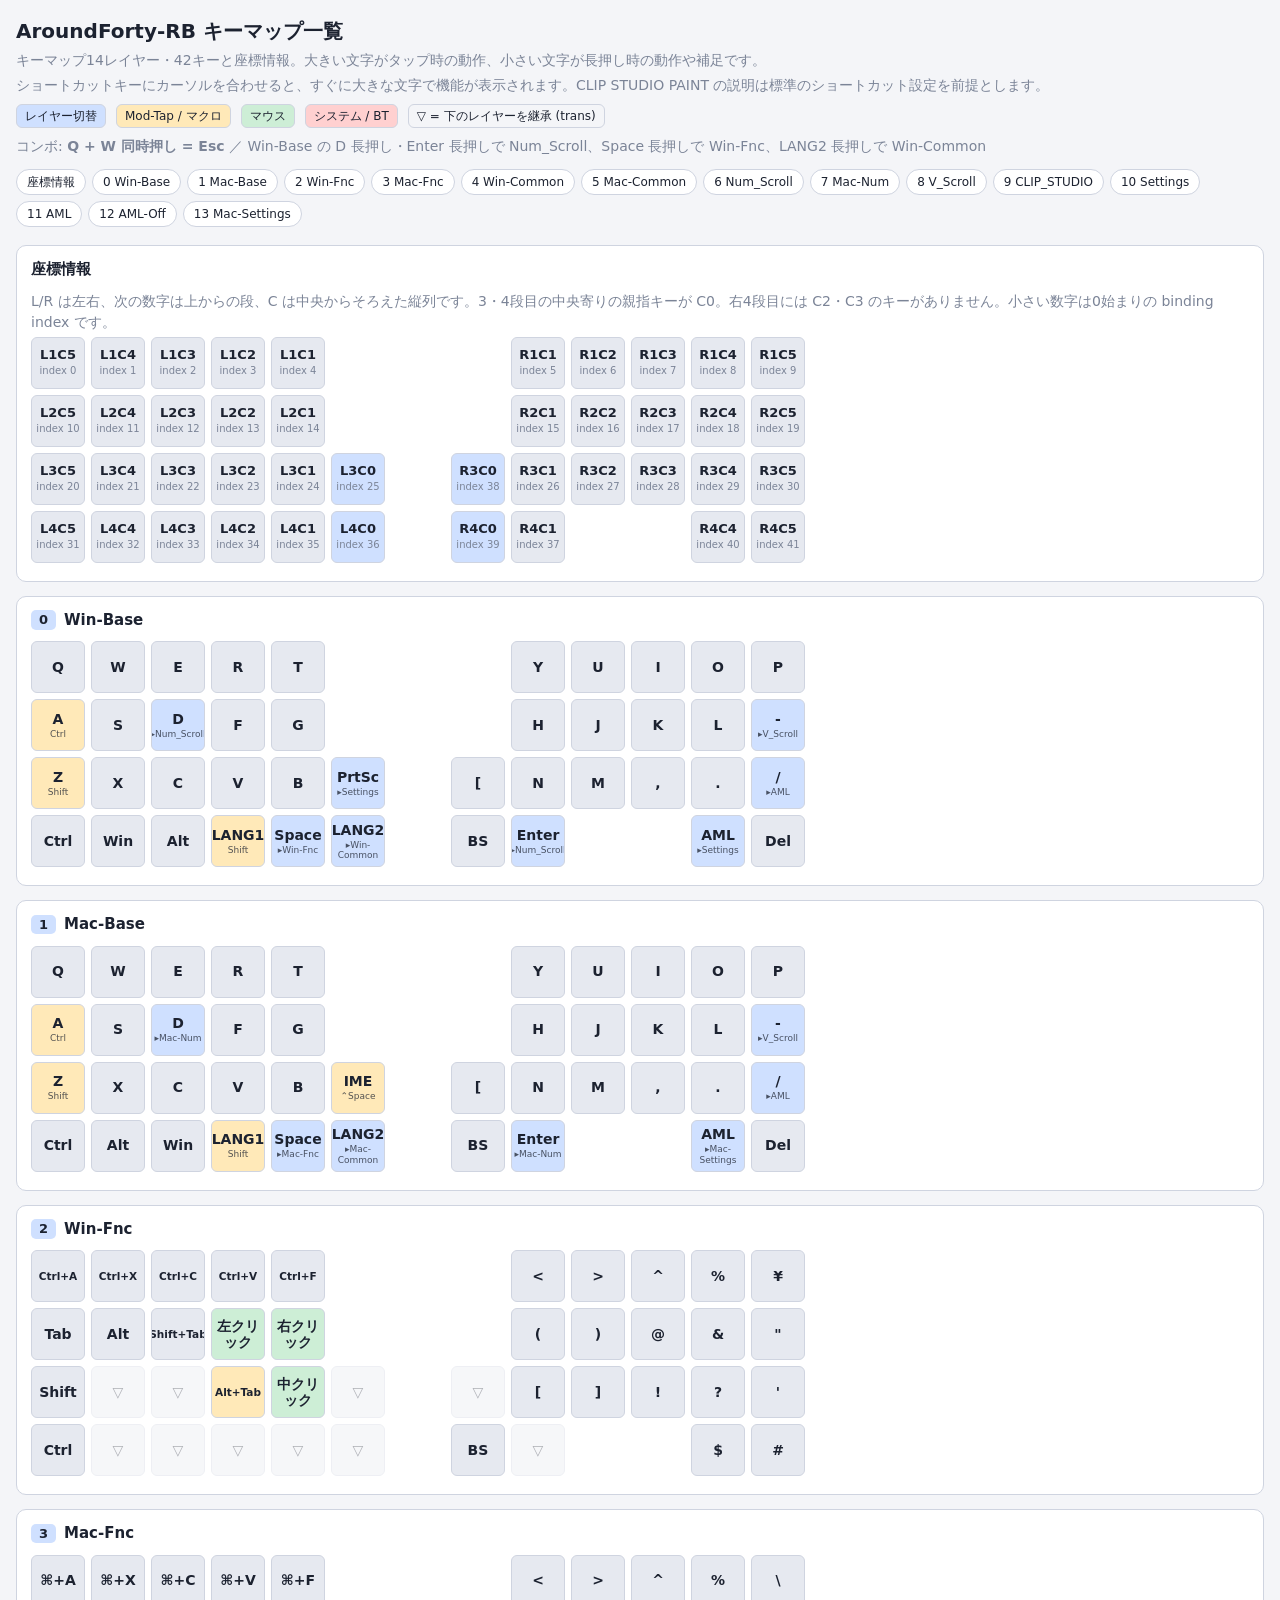
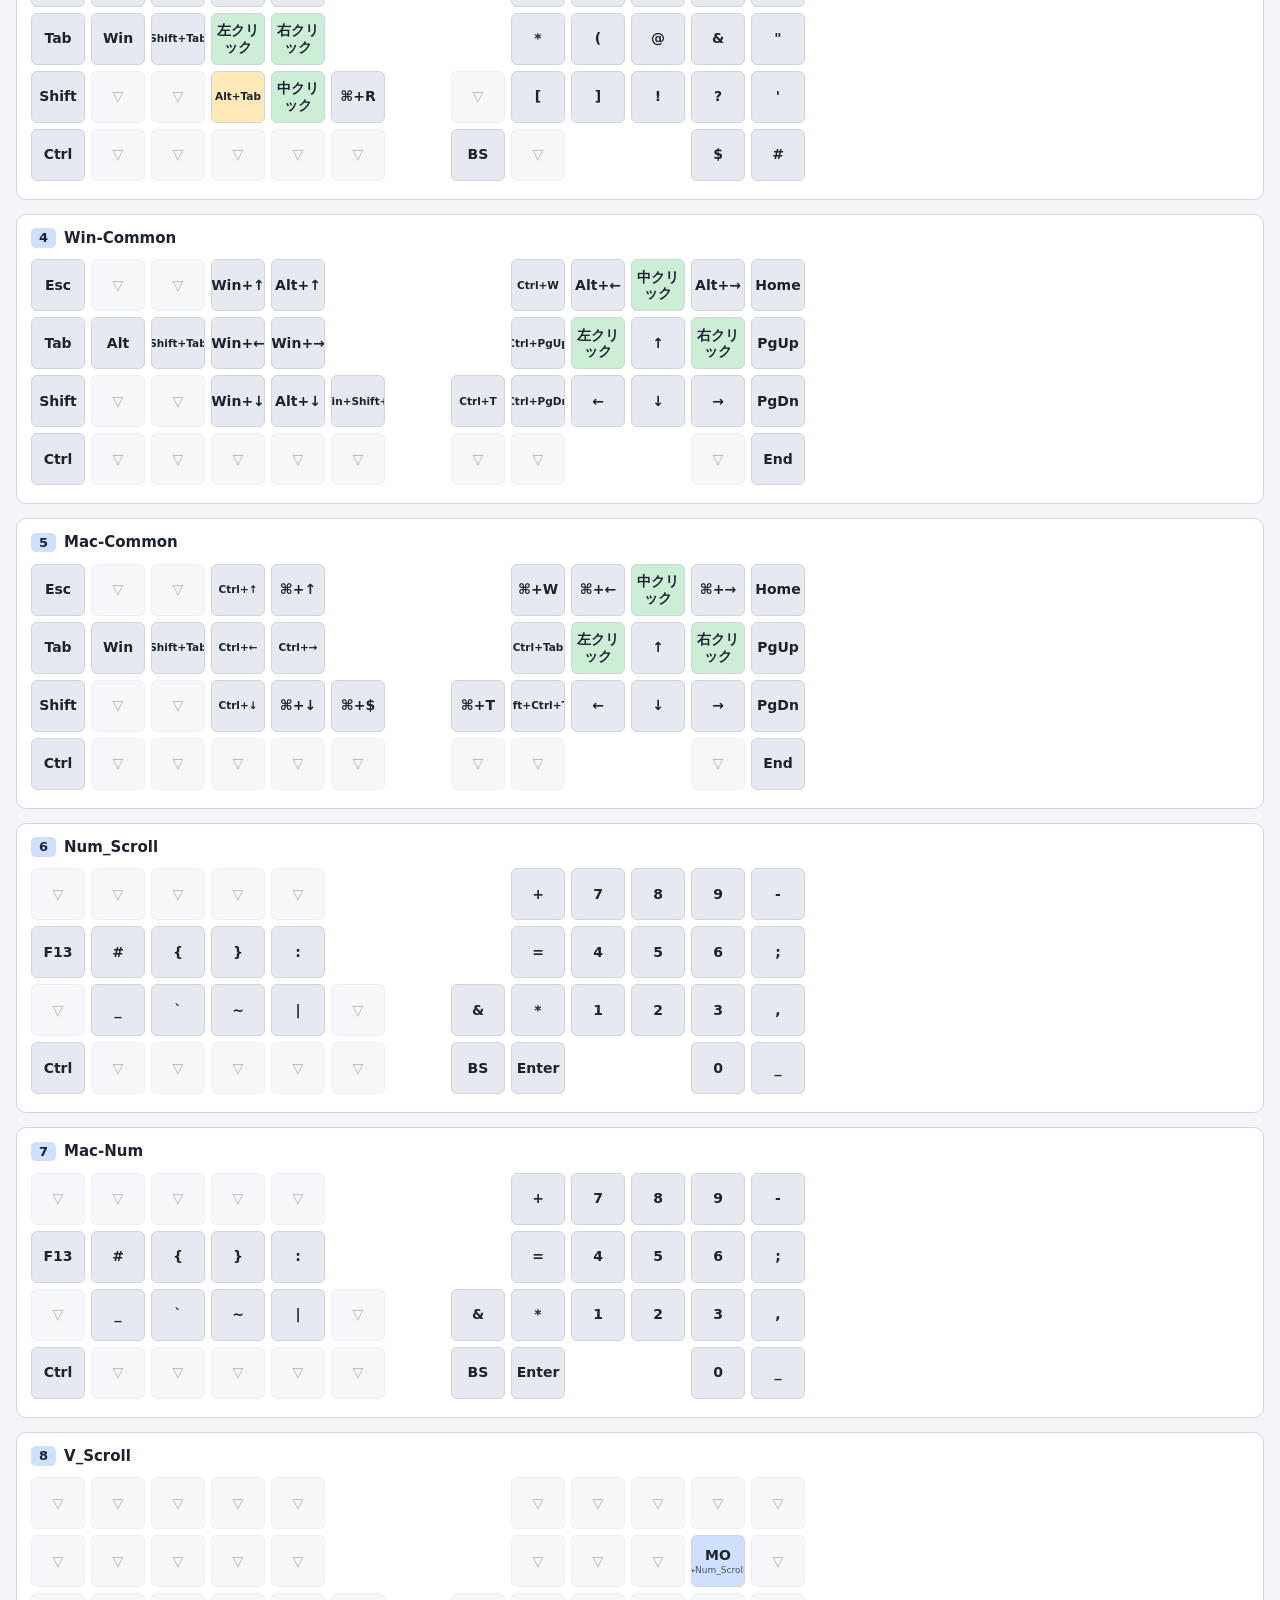
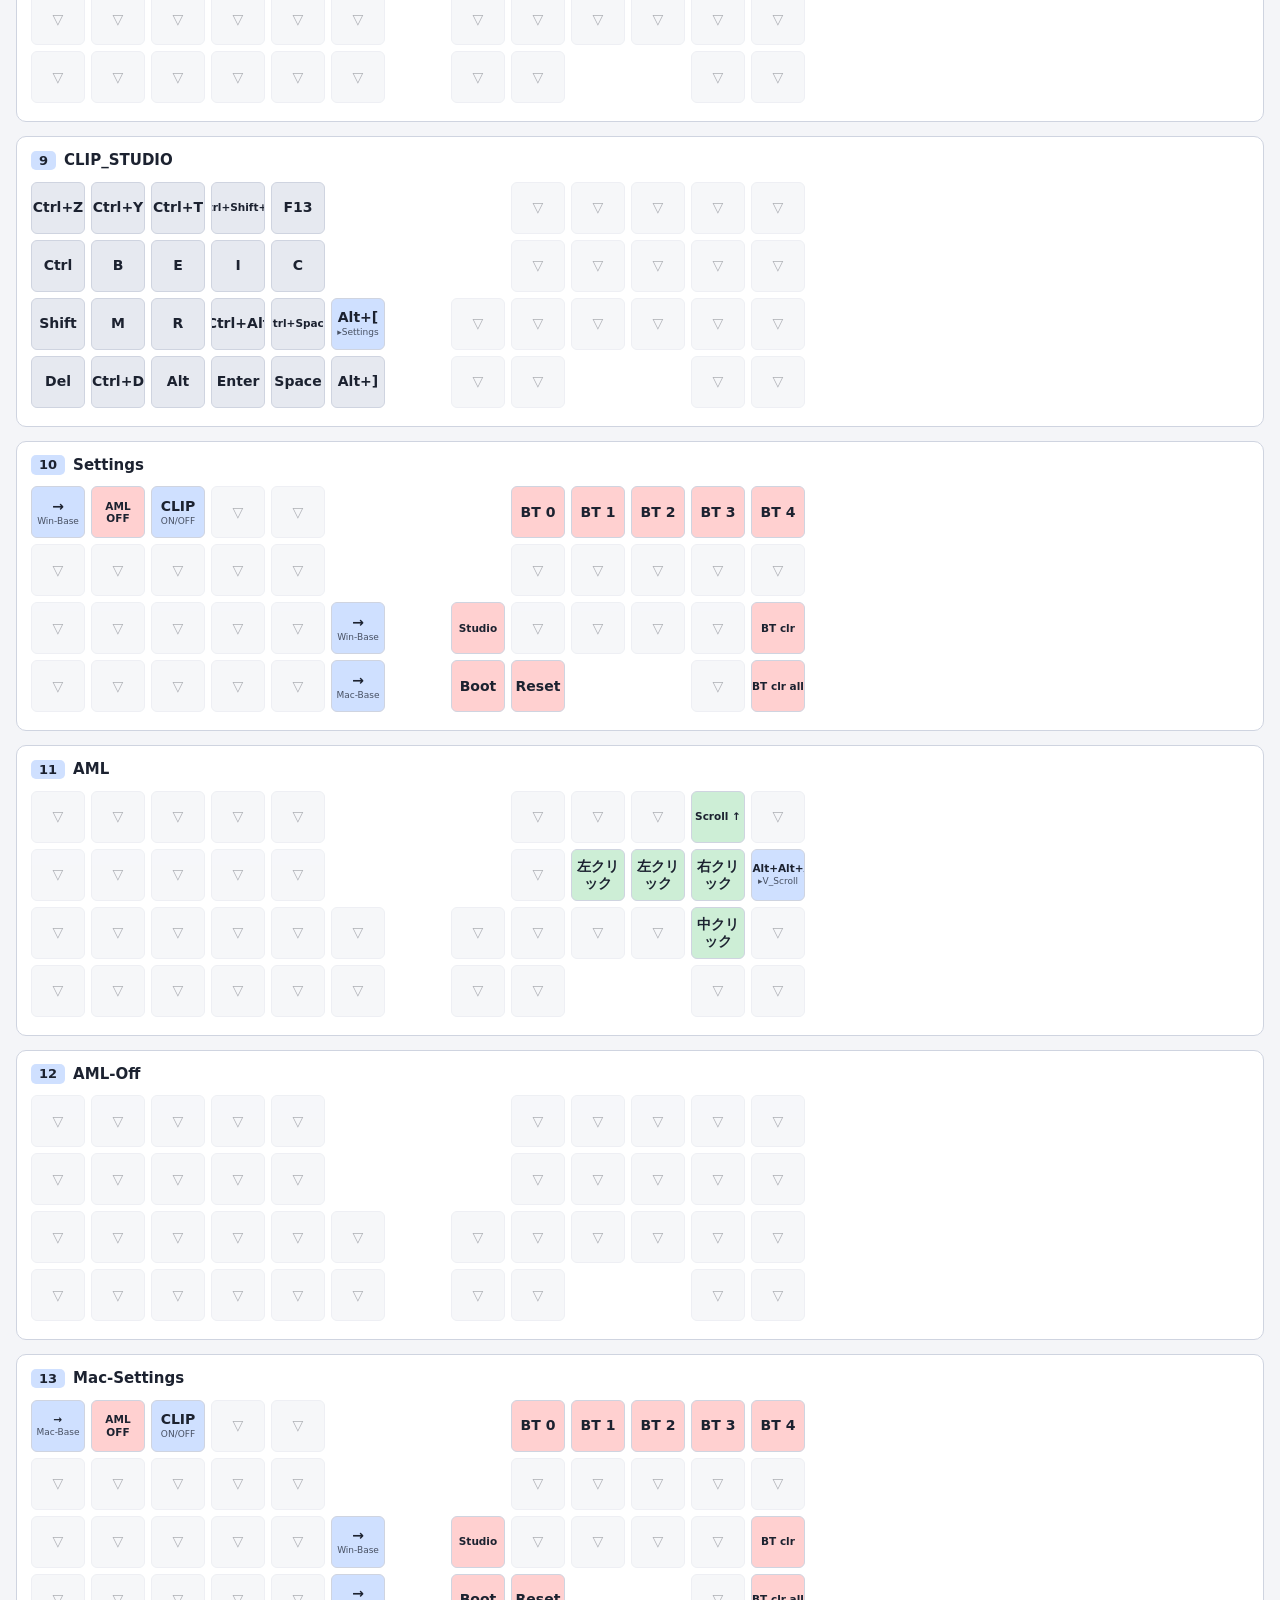
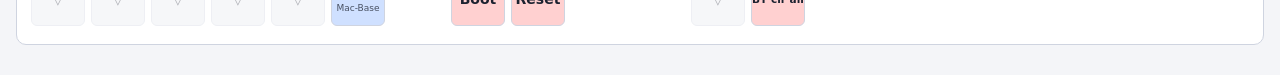
==== commit 6d9e177e: "- クリスタ用レイヤーを追加 - 座標系を微修正" ====
--- a/Data/Firmware/aroundforty_rb_keymap.html
+++ b/Data/Firmware/aroundforty_rb_keymap.html
@@ -21,11 +21,67 @@
 .k b{font-size:14px;font-weight:600}.k.s b{font-size:10.5px}.k i{font-style:normal;font-size:9px;color:var(--mut);margin-top:2px}
 .tr{opacity:.35}.lt{background:var(--lt)}.mt{background:var(--mt)}.ms{background:var(--ms)}.sy{background:var(--sy)}
 .lt i,.mt i{color:var(--fg);opacity:.75}
+.k[data-tooltip]{cursor:default}
+.k[data-tooltip]:hover,.k[data-tooltip]:focus-visible{outline:2px solid var(--fg);outline-offset:2px}
+.key-tooltip{position:fixed;z-index:1000;box-sizing:border-box;max-width:min(420px,calc(100vw - 24px));padding:16px 20px;border:1px solid var(--bd);border-radius:12px;background:var(--card);color:var(--fg);box-shadow:0 8px 28px #0003;font-size:18px;line-height:1.6;font-weight:500;overflow-wrap:anywhere;pointer-events:none}
+.key-tooltip[hidden]{display:none}
+.coord b{font-size:13px}.coord.thumb{background:var(--lt)}.coord i{font-size:10px}
 </style></head><body>
 <h1>AroundForty-RB キーマップ一覧</h1>
-<p>config/AroundForty-RB.keymap から自動生成（全12レイヤー・42キー）。上段のタップ表示、小さい文字が長押し時の動作です。</p>
+<p>キーマップ14レイヤー・42キーと座標情報。大きい文字がタップ時の動作、小さい文字が長押し時の動作や補足です。</p>
+<p>ショートカットキーにカーソルを合わせると、すぐに大きな文字で機能が表示されます。CLIP STUDIO PAINT の説明は標準のショートカット設定を前提とします。</p>
 <div class="lg"><span style="background:var(--lt)">レイヤー切替</span><span style="background:var(--mt)">Mod-Tap / マクロ</span><span style="background:var(--ms)">マウス</span><span style="background:var(--sy)">システム / BT</span><span>▽ = 下のレイヤーを継承 (trans)</span></div>
 <p>コンボ: <b>Q + W 同時押し = Esc</b> ／ Win-Base の D 長押し・Enter 長押しで Num_Scroll、Space 長押しで Win-Fnc、LANG2 長押しで Win-Common</p>
-<nav><a href="#l0">0 Win-Base</a><a href="#l1">1 Mac-Base</a><a href="#l2">2 Win-Fnc</a><a href="#l3">3 Mac-Fnc</a><a href="#l4">4 Win-Common</a><a href="#l5">5 Mac-Common</a><a href="#l6">6 Num_Scroll</a><a href="#l7">7 Mac-Num</a><a href="#l8">8 V_Scroll</a><a href="#l9">9 Settings</a><a href="#l10">10 AML</a><a href="#l11">11 AML-Off</a></nav>
-<section id="l0"><h2><span>0</span>Win-Base</h2><div class="bd"><div class="k kp" style="left:0px;top:0px"><b>Q</b></div><div class="k kp" style="left:60px;top:0px"><b>W</b></div><div class="k kp" style="left:120px;top:0px"><b>E</b></div><div class="k kp" style="left:180px;top:0px"><b>R</b></div><div class="k kp" style="left:240px;top:0px"><b>T</b></div><div class="k kp" style="left:480px;top:0px"><b>Y</b></div><div class="k kp" style="left:540px;top:0px"><b>U</b></div><div class="k kp" style="left:600px;top:0px"><b>I</b></div><div class="k kp" style="left:660px;top:0px"><b>O</b></div><div class="k kp" style="left:720px;top:0px"><b>P</b></div><div class="k mt" style="left:0px;top:58px"><b>A</b><i>Ctrl</i></div><div class="k kp" style="left:60px;top:58px"><b>S</b></div><div class="k lt" style="left:120px;top:58px"><b>D</b><i>▸Num_Scroll</i></div><div class="k kp" style="left:180px;top:58px"><b>F</b></div><div class="k kp" style="left:240px;top:58px"><b>G</b></div><div class="k kp" style="left:480px;top:58px"><b>H</b></div><div class="k kp" style="left:540px;top:58px"><b>J</b></div><div class="k kp" style="left:600px;top:58px"><b>K</b></div><div class="k kp" style="left:660px;top:58px"><b>L</b></div><div class="k lt" style="left:720px;top:58px"><b>-</b><i>▸V_Scroll</i></div><div class="k mt" style="left:0px;top:116px"><b>Z</b><i>Shift</i></div><div class="k kp" style="left:60px;top:116px"><b>X</b></div><div class="k kp" style="left:120px;top:116px"><b>C</b></div><div class="k kp" style="left:180px;top:116px"><b>V</b></div><div class="k kp" style="left:240px;top:116px"><b>B</b></div><div class="k lt" style="left:300px;top:116px"><b>PrtSc</b><i>▸Num_Scroll</i></div><div class="k kp" style="left:480px;top:116px"><b>N</b></div><div class="k kp" style="left:540px;top:116px"><b>M</b></div><div class="k kp" style="left:600px;top:116px"><b>,</b></div><div class="k kp" style="left:660px;top:116px"><b>.</b></div><div class="k lt" style="left:720px;top:116px"><b>/</b><i>▸AML</i></div><div class="k kp" style="left:0px;top:174px"><b>Ctrl</b></div><div class="k kp" style="left:60px;top:174px"><b>Win</b></div><div class="k kp" style="left:120px;top:174px"><b>Alt</b></div><div class="k mt" style="left:180px;top:174px"><b>LANG1</b><i>Shift</i></div><div class="k lt" style="left:240px;top:174px"><b>Space</b><i>▸Win-Fnc</i></div><div class="k lt" style="left:300px;top:174px"><b>LANG2</b><i>▸Win-Common</i></div><div class="k lt" style="left:480px;top:174px"><b>Enter</b><i>▸Num_Scroll</i></div><div class="k kp" style="left:420px;top:116px"><b>[</b></div><div class="k kp" style="left:420px;top:174px"><b>BS</b></div><div class="k lt" style="left:660px;top:174px"><b>AML</b><i>▸Settings</i></div><div class="k kp" style="left:720px;top:174px"><b>Del</b></div></div></section><section id="l1"><h2><span>1</span>Mac-Base</h2><div class="bd"><div class="k kp" style="left:0px;top:0px"><b>Q</b></div><div class="k kp" style="left:60px;top:0px"><b>W</b></div><div class="k kp" style="left:120px;top:0px"><b>E</b></div><div class="k kp" style="left:180px;top:0px"><b>R</b></div><div class="k kp" style="left:240px;top:0px"><b>T</b></div><div class="k kp" style="left:480px;top:0px"><b>Y</b></div><div class="k kp" style="left:540px;top:0px"><b>U</b></div><div class="k kp" style="left:600px;top:0px"><b>I</b></div><div class="k kp" style="left:660px;top:0px"><b>O</b></div><div class="k kp" style="left:720px;top:0px"><b>P</b></div><div class="k mt" style="left:0px;top:58px"><b>A</b><i>Ctrl</i></div><div class="k kp" style="left:60px;top:58px"><b>S</b></div><div class="k lt" style="left:120px;top:58px"><b>D</b><i>▸Mac-Num</i></div><div class="k kp" style="left:180px;top:58px"><b>F</b></div><div class="k kp" style="left:240px;top:58px"><b>G</b></div><div class="k kp" style="left:480px;top:58px"><b>H</b></div><div class="k kp" style="left:540px;top:58px"><b>J</b></div><div class="k kp" style="left:600px;top:58px"><b>K</b></div><div class="k kp" style="left:660px;top:58px"><b>L</b></div><div class="k lt" style="left:720px;top:58px"><b>-</b><i>▸V_Scroll</i></div><div class="k mt" style="left:0px;top:116px"><b>Z</b><i>Shift</i></div><div class="k kp" style="left:60px;top:116px"><b>X</b></div><div class="k kp" style="left:120px;top:116px"><b>C</b></div><div class="k kp" style="left:180px;top:116px"><b>V</b></div><div class="k kp" style="left:240px;top:116px"><b>B</b></div><div class="k mt" style="left:300px;top:116px"><b>IME</b><i>⌃Space</i></div><div class="k kp" style="left:480px;top:116px"><b>N</b></div><div class="k kp" style="left:540px;top:116px"><b>M</b></div><div class="k kp" style="left:600px;top:116px"><b>,</b></div><div class="k kp" style="left:660px;top:116px"><b>.</b></div><div class="k lt" style="left:720px;top:116px"><b>/</b><i>▸AML</i></div><div class="k kp" style="left:0px;top:174px"><b>Ctrl</b></div><div class="k kp" style="left:60px;top:174px"><b>Alt</b></div><div class="k kp" style="left:120px;top:174px"><b>Win</b></div><div class="k mt" style="left:180px;top:174px"><b>LANG1</b><i>Shift</i></div><div class="k lt" style="left:240px;top:174px"><b>Space</b><i>▸Mac-Fnc</i></div><div class="k lt" style="left:300px;top:174px"><b>LANG2</b><i>▸Mac-Common</i></div><div class="k lt" style="left:480px;top:174px"><b>Enter</b><i>▸AML</i></div><div class="k kp" style="left:420px;top:116px"><b>[</b></div><div class="k kp" style="left:420px;top:174px"><b>BS</b></div><div class="k lt" style="left:660px;top:174px"><b>AML</b><i>▸Settings</i></div><div class="k kp" style="left:720px;top:174px"><b>Del</b></div></div></section><section id="l2"><h2><span>2</span>Win-Fnc</h2><div class="bd"><div class="k kp s" style="left:0px;top:0px"><b>Ctrl+A</b></div><div class="k kp s" style="left:60px;top:0px"><b>Ctrl+X</b></div><div class="k kp s" style="left:120px;top:0px"><b>Ctrl+C</b></div><div class="k kp s" style="left:180px;top:0px"><b>Ctrl+V</b></div><div class="k kp s" style="left:240px;top:0px"><b>Ctrl+F</b></div><div class="k kp" style="left:480px;top:0px"><b>&lt;</b></div><div class="k kp" style="left:540px;top:0px"><b>&gt;</b></div><div class="k kp" style="left:600px;top:0px"><b>^</b></div><div class="k kp" style="left:660px;top:0px"><b>%</b></div><div class="k kp" style="left:720px;top:0px"><b>¥</b></div><div class="k kp" style="left:0px;top:58px"><b>Tab</b></div><div class="k kp" style="left:60px;top:58px"><b>Alt</b></div><div class="k kp s" style="left:120px;top:58px"><b>Shift+Tab</b></div><div class="k ms" style="left:180px;top:58px"><b>左クリック</b></div><div class="k ms" style="left:240px;top:58px"><b>右クリック</b></div><div class="k kp" style="left:480px;top:58px"><b>(</b></div><div class="k kp" style="left:540px;top:58px"><b>)</b></div><div class="k kp" style="left:600px;top:58px"><b>@</b></div><div class="k kp" style="left:660px;top:58px"><b>&amp;</b></div><div class="k kp" style="left:720px;top:58px"><b>&quot;</b></div><div class="k kp" style="left:0px;top:116px"><b>Shift</b></div><div class="k tr" style="left:60px;top:116px"><b>▽</b></div><div class="k tr" style="left:120px;top:116px"><b>▽</b></div><div class="k mt s" style="left:180px;top:116px"><b>Alt+Tab</b></div><div class="k ms" style="left:240px;top:116px"><b>中クリック</b></div><div class="k tr" style="left:300px;top:116px"><b>▽</b></div><div class="k kp" style="left:480px;top:116px"><b>[</b></div><div class="k kp" style="left:540px;top:116px"><b>]</b></div><div class="k kp" style="left:600px;top:116px"><b>!</b></div><div class="k kp" style="left:660px;top:116px"><b>?</b></div><div class="k kp" style="left:720px;top:116px"><b>&#x27;</b></div><div class="k kp" style="left:0px;top:174px"><b>Ctrl</b></div><div class="k tr" style="left:60px;top:174px"><b>▽</b></div><div class="k tr" style="left:120px;top:174px"><b>▽</b></div><div class="k tr" style="left:180px;top:174px"><b>▽</b></div><div class="k tr" style="left:240px;top:174px"><b>▽</b></div><div class="k tr" style="left:300px;top:174px"><b>▽</b></div><div class="k tr" style="left:480px;top:174px"><b>▽</b></div><div class="k tr" style="left:420px;top:116px"><b>▽</b></div><div class="k kp" style="left:420px;top:174px"><b>BS</b></div><div class="k kp" style="left:660px;top:174px"><b>$</b></div><div class="k kp" style="left:720px;top:174px"><b>#</b></div></div></section><section id="l3"><h2><span>3</span>Mac-Fnc</h2><div class="bd"><div class="k kp" style="left:0px;top:0px"><b>⌘+A</b></div><div class="k kp" style="left:60px;top:0px"><b>⌘+X</b></div><div class="k kp" style="left:120px;top:0px"><b>⌘+C</b></div><div class="k kp" style="left:180px;top:0px"><b>⌘+V</b></div><div class="k kp" style="left:240px;top:0px"><b>⌘+F</b></div><div class="k kp" style="left:480px;top:0px"><b>&lt;</b></div><div class="k kp" style="left:540px;top:0px"><b>&gt;</b></div><div class="k kp" style="left:600px;top:0px"><b>^</b></div><div class="k kp" style="left:660px;top:0px"><b>%</b></div><div class="k kp" style="left:720px;top:0px"><b>\</b></div><div class="k kp" style="left:0px;top:58px"><b>Tab</b></div><div class="k kp" style="left:60px;top:58px"><b>Win</b></div><div class="k kp s" style="left:120px;top:58px"><b>Shift+Tab</b></div><div class="k ms" style="left:180px;top:58px"><b>左クリック</b></div><div class="k ms" style="left:240px;top:58px"><b>右クリック</b></div><div class="k kp" style="left:480px;top:58px"><b>*</b></div><div class="k kp" style="left:540px;top:58px"><b>(</b></div><div class="k kp" style="left:600px;top:58px"><b>@</b></div><div class="k kp" style="left:660px;top:58px"><b>&amp;</b></div><div class="k kp" style="left:720px;top:58px"><b>&quot;</b></div><div class="k kp" style="left:0px;top:116px"><b>Shift</b></div><div class="k tr" style="left:60px;top:116px"><b>▽</b></div><div class="k tr" style="left:120px;top:116px"><b>▽</b></div><div class="k mt s" style="left:180px;top:116px"><b>Alt+Tab</b></div><div class="k ms" style="left:240px;top:116px"><b>中クリック</b></div><div class="k kp" style="left:300px;top:116px"><b>⌘+R</b></div><div class="k kp" style="left:480px;top:116px"><b>[</b></div><div class="k kp" style="left:540px;top:116px"><b>]</b></div><div class="k kp" style="left:600px;top:116px"><b>!</b></div><div class="k kp" style="left:660px;top:116px"><b>?</b></div><div class="k kp" style="left:720px;top:116px"><b>&#x27;</b></div><div class="k kp" style="left:0px;top:174px"><b>Ctrl</b></div><div class="k tr" style="left:60px;top:174px"><b>▽</b></div><div class="k tr" style="left:120px;top:174px"><b>▽</b></div><div class="k tr" style="left:180px;top:174px"><b>▽</b></div><div class="k tr" style="left:240px;top:174px"><b>▽</b></div><div class="k tr" style="left:300px;top:174px"><b>▽</b></div><div class="k tr" style="left:480px;top:174px"><b>▽</b></div><div class="k tr" style="left:420px;top:116px"><b>▽</b></div><div class="k kp" style="left:420px;top:174px"><b>BS</b></div><div class="k kp" style="left:660px;top:174px"><b>$</b></div><div class="k kp" style="left:720px;top:174px"><b>#</b></div></div></section><section id="l4"><h2><span>4</span>Win-Common</h2><div class="bd"><div class="k kp" style="left:0px;top:0px"><b>Esc</b></div><div class="k tr" style="left:60px;top:0px"><b>▽</b></div><div class="k tr" style="left:120px;top:0px"><b>▽</b></div><div class="k kp" style="left:180px;top:0px"><b>Win+↑</b></div><div class="k kp" style="left:240px;top:0px"><b>Alt+↑</b></div><div class="k kp s" style="left:480px;top:0px"><b>Ctrl+W</b></div><div class="k kp" style="left:540px;top:0px"><b>Alt+←</b></div><div class="k ms" style="left:600px;top:0px"><b>中クリック</b></div><div class="k kp" style="left:660px;top:0px"><b>Alt+→</b></div><div class="k kp" style="left:720px;top:0px"><b>Home</b></div><div class="k kp" style="left:0px;top:58px"><b>Tab</b></div><div class="k kp" style="left:60px;top:58px"><b>Alt</b></div><div class="k kp s" style="left:120px;top:58px"><b>Shift+Tab</b></div><div class="k kp" style="left:180px;top:58px"><b>Win+←</b></div><div class="k kp" style="left:240px;top:58px"><b>Win+→</b></div><div class="k kp s" style="left:480px;top:58px"><b>Ctrl+PgUp</b></div><div class="k ms" style="left:540px;top:58px"><b>左クリック</b></div><div class="k kp" style="left:600px;top:58px"><b>↑</b></div><div class="k ms" style="left:660px;top:58px"><b>右クリック</b></div><div class="k kp" style="left:720px;top:58px"><b>PgUp</b></div><div class="k kp" style="left:0px;top:116px"><b>Shift</b></div><div class="k tr" style="left:60px;top:116px"><b>▽</b></div><div class="k tr" style="left:120px;top:116px"><b>▽</b></div><div class="k kp" style="left:180px;top:116px"><b>Win+↓</b></div><div class="k kp" style="left:240px;top:116px"><b>Alt+↓</b></div><div class="k kp s" style="left:300px;top:116px"><b>Win+Shift+S</b></div><div class="k kp s" style="left:480px;top:116px"><b>Ctrl+PgDn</b></div><div class="k kp" style="left:540px;top:116px"><b>←</b></div><div class="k kp" style="left:600px;top:116px"><b>↓</b></div><div class="k kp" style="left:660px;top:116px"><b>→</b></div><div class="k kp" style="left:720px;top:116px"><b>PgDn</b></div><div class="k kp" style="left:0px;top:174px"><b>Ctrl</b></div><div class="k tr" style="left:60px;top:174px"><b>▽</b></div><div class="k tr" style="left:120px;top:174px"><b>▽</b></div><div class="k tr" style="left:180px;top:174px"><b>▽</b></div><div class="k tr" style="left:240px;top:174px"><b>▽</b></div><div class="k tr" style="left:300px;top:174px"><b>▽</b></div><div class="k tr" style="left:480px;top:174px"><b>▽</b></div><div class="k kp s" style="left:420px;top:116px"><b>Ctrl+T</b></div><div class="k tr" style="left:420px;top:174px"><b>▽</b></div><div class="k tr" style="left:660px;top:174px"><b>▽</b></div><div class="k kp" style="left:720px;top:174px"><b>End</b></div></div></section><section id="l5"><h2><span>5</span>Mac-Common</h2><div class="bd"><div class="k kp" style="left:0px;top:0px"><b>Esc</b></div><div class="k tr" style="left:60px;top:0px"><b>▽</b></div><div class="k tr" style="left:120px;top:0px"><b>▽</b></div><div class="k kp s" style="left:180px;top:0px"><b>Ctrl+↑</b></div><div class="k kp" style="left:240px;top:0px"><b>⌘+↑</b></div><div class="k kp" style="left:480px;top:0px"><b>⌘+W</b></div><div class="k kp" style="left:540px;top:0px"><b>⌘+←</b></div><div class="k ms" style="left:600px;top:0px"><b>中クリック</b></div><div class="k kp" style="left:660px;top:0px"><b>⌘+→</b></div><div class="k kp" style="left:720px;top:0px"><b>Home</b></div><div class="k kp" style="left:0px;top:58px"><b>Tab</b></div><div class="k kp" style="left:60px;top:58px"><b>Win</b></div><div class="k kp s" style="left:120px;top:58px"><b>Shift+Tab</b></div><div class="k kp s" style="left:180px;top:58px"><b>Ctrl+←</b></div><div class="k kp s" style="left:240px;top:58px"><b>Ctrl+→</b></div><div class="k kp s" style="left:480px;top:58px"><b>Ctrl+Tab</b></div><div class="k ms" style="left:540px;top:58px"><b>左クリック</b></div><div class="k kp" style="left:600px;top:58px"><b>↑</b></div><div class="k ms" style="left:660px;top:58px"><b>右クリック</b></div><div class="k kp" style="left:720px;top:58px"><b>PgUp</b></div><div class="k kp" style="left:0px;top:116px"><b>Shift</b></div><div class="k tr" style="left:60px;top:116px"><b>▽</b></div><div class="k tr" style="left:120px;top:116px"><b>▽</b></div><div class="k kp s" style="left:180px;top:116px"><b>Ctrl+↓</b></div><div class="k kp" style="left:240px;top:116px"><b>⌘+↓</b></div><div class="k kp" style="left:300px;top:116px"><b>⌘+$</b></div><div class="k kp s" style="left:480px;top:116px"><b>Shift+Ctrl+Tab</b></div><div class="k kp" style="left:540px;top:116px"><b>←</b></div><div class="k kp" style="left:600px;top:116px"><b>↓</b></div><div class="k kp" style="left:660px;top:116px"><b>→</b></div><div class="k kp" style="left:720px;top:116px"><b>PgDn</b></div><div class="k kp" style="left:0px;top:174px"><b>Ctrl</b></div><div class="k tr" style="left:60px;top:174px"><b>▽</b></div><div class="k tr" style="left:120px;top:174px"><b>▽</b></div><div class="k tr" style="left:180px;top:174px"><b>▽</b></div><div class="k tr" style="left:240px;top:174px"><b>▽</b></div><div class="k tr" style="left:300px;top:174px"><b>▽</b></div><div class="k tr" style="left:480px;top:174px"><b>▽</b></div><div class="k kp" style="left:420px;top:116px"><b>⌘+T</b></div><div class="k tr" style="left:420px;top:174px"><b>▽</b></div><div class="k tr" style="left:660px;top:174px"><b>▽</b></div><div class="k kp" style="left:720px;top:174px"><b>End</b></div></div></section><section id="l6"><h2><span>6</span>Num_Scroll</h2><div class="bd"><div class="k tr" style="left:0px;top:0px"><b>▽</b></div><div class="k tr" style="left:60px;top:0px"><b>▽</b></div><div class="k tr" style="left:120px;top:0px"><b>▽</b></div><div class="k tr" style="left:180px;top:0px"><b>▽</b></div><div class="k tr" style="left:240px;top:0px"><b>▽</b></div><div class="k kp" style="left:480px;top:0px"><b>+</b></div><div class="k kp" style="left:540px;top:0px"><b>7</b></div><div class="k kp" style="left:600px;top:0px"><b>8</b></div><div class="k kp" style="left:660px;top:0px"><b>9</b></div><div class="k kp" style="left:720px;top:0px"><b>-</b></div><div class="k kp" style="left:0px;top:58px"><b>F13</b></div><div class="k kp" style="left:60px;top:58px"><b>#</b></div><div class="k kp" style="left:120px;top:58px"><b>{</b></div><div class="k kp" style="left:180px;top:58px"><b>}</b></div><div class="k kp" style="left:240px;top:58px"><b>:</b></div><div class="k kp" style="left:480px;top:58px"><b>=</b></div><div class="k kp" style="left:540px;top:58px"><b>4</b></div><div class="k kp" style="left:600px;top:58px"><b>5</b></div><div class="k kp" style="left:660px;top:58px"><b>6</b></div><div class="k kp" style="left:720px;top:58px"><b>;</b></div><div class="k tr" style="left:0px;top:116px"><b>▽</b></div><div class="k kp" style="left:60px;top:116px"><b>_</b></div><div class="k kp" style="left:120px;top:116px"><b>`</b></div><div class="k kp" style="left:180px;top:116px"><b>~</b></div><div class="k kp" style="left:240px;top:116px"><b>|</b></div><div class="k tr" style="left:300px;top:116px"><b>▽</b></div><div class="k kp" style="left:480px;top:116px"><b>*</b></div><div class="k kp" style="left:540px;top:116px"><b>1</b></div><div class="k kp" style="left:600px;top:116px"><b>2</b></div><div class="k kp" style="left:660px;top:116px"><b>3</b></div><div class="k kp" style="left:720px;top:116px"><b>,</b></div><div class="k kp" style="left:0px;top:174px"><b>Ctrl</b></div><div class="k tr" style="left:60px;top:174px"><b>▽</b></div><div class="k tr" style="left:120px;top:174px"><b>▽</b></div><div class="k tr" style="left:180px;top:174px"><b>▽</b></div><div class="k tr" style="left:240px;top:174px"><b>▽</b></div><div class="k tr" style="left:300px;top:174px"><b>▽</b></div><div class="k kp" style="left:480px;top:174px"><b>Enter</b></div><div class="k kp" style="left:420px;top:116px"><b>&amp;</b></div><div class="k kp" style="left:420px;top:174px"><b>BS</b></div><div class="k kp" style="left:660px;top:174px"><b>0</b></div><div class="k kp" style="left:720px;top:174px"><b>_</b></div></div></section><section id="l7"><h2><span>7</span>Mac-Num</h2><div class="bd"><div class="k tr" style="left:0px;top:0px"><b>▽</b></div><div class="k tr" style="left:60px;top:0px"><b>▽</b></div><div class="k tr" style="left:120px;top:0px"><b>▽</b></div><div class="k tr" style="left:180px;top:0px"><b>▽</b></div><div class="k tr" style="left:240px;top:0px"><b>▽</b></div><div class="k kp" style="left:480px;top:0px"><b>+</b></div><div class="k kp" style="left:540px;top:0px"><b>7</b></div><div class="k kp" style="left:600px;top:0px"><b>8</b></div><div class="k kp" style="left:660px;top:0px"><b>9</b></div><div class="k kp" style="left:720px;top:0px"><b>-</b></div><div class="k kp" style="left:0px;top:58px"><b>F13</b></div><div class="k kp" style="left:60px;top:58px"><b>#</b></div><div class="k kp" style="left:120px;top:58px"><b>{</b></div><div class="k kp" style="left:180px;top:58px"><b>}</b></div><div class="k kp" style="left:240px;top:58px"><b>:</b></div><div class="k kp" style="left:480px;top:58px"><b>=</b></div><div class="k kp" style="left:540px;top:58px"><b>4</b></div><div class="k kp" style="left:600px;top:58px"><b>5</b></div><div class="k kp" style="left:660px;top:58px"><b>6</b></div><div class="k kp" style="left:720px;top:58px"><b>;</b></div><div class="k tr" style="left:0px;top:116px"><b>▽</b></div><div class="k kp" style="left:60px;top:116px"><b>_</b></div><div class="k kp" style="left:120px;top:116px"><b>`</b></div><div class="k kp" style="left:180px;top:116px"><b>~</b></div><div class="k kp" style="left:240px;top:116px"><b>|</b></div><div class="k tr" style="left:300px;top:116px"><b>▽</b></div><div class="k kp" style="left:480px;top:116px"><b>*</b></div><div class="k kp" style="left:540px;top:116px"><b>1</b></div><div class="k kp" style="left:600px;top:116px"><b>2</b></div><div class="k kp" style="left:660px;top:116px"><b>3</b></div><div class="k kp" style="left:720px;top:116px"><b>,</b></div><div class="k kp" style="left:0px;top:174px"><b>Ctrl</b></div><div class="k tr" style="left:60px;top:174px"><b>▽</b></div><div class="k tr" style="left:120px;top:174px"><b>▽</b></div><div class="k tr" style="left:180px;top:174px"><b>▽</b></div><div class="k tr" style="left:240px;top:174px"><b>▽</b></div><div class="k tr" style="left:300px;top:174px"><b>▽</b></div><div class="k kp" style="left:480px;top:174px"><b>Enter</b></div><div class="k kp" style="left:420px;top:116px"><b>&amp;</b></div><div class="k kp" style="left:420px;top:174px"><b>BS</b></div><div class="k kp" style="left:660px;top:174px"><b>0</b></div><div class="k kp" style="left:720px;top:174px"><b>_</b></div></div></section><section id="l8"><h2><span>8</span>V_Scroll</h2><div class="bd"><div class="k tr" style="left:0px;top:0px"><b>▽</b></div><div class="k tr" style="left:60px;top:0px"><b>▽</b></div><div class="k tr" style="left:120px;top:0px"><b>▽</b></div><div class="k tr" style="left:180px;top:0px"><b>▽</b></div><div class="k tr" style="left:240px;top:0px"><b>▽</b></div><div class="k tr" style="left:480px;top:0px"><b>▽</b></div><div class="k tr" style="left:540px;top:0px"><b>▽</b></div><div class="k tr" style="left:600px;top:0px"><b>▽</b></div><div class="k tr" style="left:660px;top:0px"><b>▽</b></div><div class="k tr" style="left:720px;top:0px"><b>▽</b></div><div class="k tr" style="left:0px;top:58px"><b>▽</b></div><div class="k tr" style="left:60px;top:58px"><b>▽</b></div><div class="k tr" style="left:120px;top:58px"><b>▽</b></div><div class="k tr" style="left:180px;top:58px"><b>▽</b></div><div class="k tr" style="left:240px;top:58px"><b>▽</b></div><div class="k tr" style="left:480px;top:58px"><b>▽</b></div><div class="k tr" style="left:540px;top:58px"><b>▽</b></div><div class="k tr" style="left:600px;top:58px"><b>▽</b></div><div class="k lt" style="left:660px;top:58px"><b>MO</b><i>▸Num_Scroll</i></div><div class="k tr" style="left:720px;top:58px"><b>▽</b></div><div class="k tr" style="left:0px;top:116px"><b>▽</b></div><div class="k tr" style="left:60px;top:116px"><b>▽</b></div><div class="k tr" style="left:120px;top:116px"><b>▽</b></div><div class="k tr" style="left:180px;top:116px"><b>▽</b></div><div class="k tr" style="left:240px;top:116px"><b>▽</b></div><div class="k tr" style="left:300px;top:116px"><b>▽</b></div><div class="k tr" style="left:480px;top:116px"><b>▽</b></div><div class="k tr" style="left:540px;top:116px"><b>▽</b></div><div class="k tr" style="left:600px;top:116px"><b>▽</b></div><div class="k tr" style="left:660px;top:116px"><b>▽</b></div><div class="k tr" style="left:720px;top:116px"><b>▽</b></div><div class="k tr" style="left:0px;top:174px"><b>▽</b></div><div class="k tr" style="left:60px;top:174px"><b>▽</b></div><div class="k tr" style="left:120px;top:174px"><b>▽</b></div><div class="k tr" style="left:180px;top:174px"><b>▽</b></div><div class="k tr" style="left:240px;top:174px"><b>▽</b></div><div class="k tr" style="left:300px;top:174px"><b>▽</b></div><div class="k tr" style="left:480px;top:174px"><b>▽</b></div><div class="k tr" style="left:420px;top:116px"><b>▽</b></div><div class="k tr" style="left:420px;top:174px"><b>▽</b></div><div class="k tr" style="left:660px;top:174px"><b>▽</b></div><div class="k tr" style="left:720px;top:174px"><b>▽</b></div></div></section><section id="l9"><h2><span>9</span>Settings</h2><div class="bd"><div class="k lt" style="left:0px;top:0px"><b>→</b><i>Win-Base</i></div><div class="k sy s" style="left:60px;top:0px"><b>AML OFF</b></div><div class="k tr" style="left:120px;top:0px"><b>▽</b></div><div class="k tr" style="left:180px;top:0px"><b>▽</b></div><div class="k tr" style="left:240px;top:0px"><b>▽</b></div><div class="k sy" style="left:480px;top:0px"><b>BT 0</b></div><div class="k sy" style="left:540px;top:0px"><b>BT 1</b></div><div class="k sy" style="left:600px;top:0px"><b>BT 2</b></div><div class="k sy" style="left:660px;top:0px"><b>BT 3</b></div><div class="k sy" style="left:720px;top:0px"><b>BT 4</b></div><div class="k tr" style="left:0px;top:58px"><b>▽</b></div><div class="k tr" style="left:60px;top:58px"><b>▽</b></div><div class="k tr" style="left:120px;top:58px"><b>▽</b></div><div class="k tr" style="left:180px;top:58px"><b>▽</b></div><div class="k tr" style="left:240px;top:58px"><b>▽</b></div><div class="k tr" style="left:480px;top:58px"><b>▽</b></div><div class="k tr" style="left:540px;top:58px"><b>▽</b></div><div class="k tr" style="left:600px;top:58px"><b>▽</b></div><div class="k tr" style="left:660px;top:58px"><b>▽</b></div><div class="k tr" style="left:720px;top:58px"><b>▽</b></div><div class="k tr" style="left:0px;top:116px"><b>▽</b></div><div class="k tr" style="left:60px;top:116px"><b>▽</b></div><div class="k tr" style="left:120px;top:116px"><b>▽</b></div><div class="k tr" style="left:180px;top:116px"><b>▽</b></div><div class="k tr" style="left:240px;top:116px"><b>▽</b></div><div class="k lt" style="left:300px;top:116px"><b>→</b><i>Win-Base</i></div><div class="k tr" style="left:480px;top:116px"><b>▽</b></div><div class="k tr" style="left:540px;top:116px"><b>▽</b></div><div class="k tr" style="left:600px;top:116px"><b>▽</b></div><div class="k tr" style="left:660px;top:116px"><b>▽</b></div><div class="k sy s" style="left:720px;top:116px"><b>BT clr</b></div><div class="k tr" style="left:0px;top:174px"><b>▽</b></div><div class="k tr" style="left:60px;top:174px"><b>▽</b></div><div class="k tr" style="left:120px;top:174px"><b>▽</b></div><div class="k tr" style="left:180px;top:174px"><b>▽</b></div><div class="k tr" style="left:240px;top:174px"><b>▽</b></div><div class="k lt" style="left:300px;top:174px"><b>→</b><i>Mac-Base</i></div><div class="k sy" style="left:480px;top:174px"><b>Reset</b></div><div class="k sy s" style="left:420px;top:116px"><b>Studio</b></div><div class="k sy" style="left:420px;top:174px"><b>Boot</b></div><div class="k tr" style="left:660px;top:174px"><b>▽</b></div><div class="k sy s" style="left:720px;top:174px"><b>BT clr all</b></div></div></section><section id="l10"><h2><span>10</span>AML</h2><div class="bd"><div class="k tr" style="left:0px;top:0px"><b>▽</b></div><div class="k tr" style="left:60px;top:0px"><b>▽</b></div><div class="k tr" style="left:120px;top:0px"><b>▽</b></div><div class="k tr" style="left:180px;top:0px"><b>▽</b></div><div class="k tr" style="left:240px;top:0px"><b>▽</b></div><div class="k tr" style="left:480px;top:0px"><b>▽</b></div><div class="k tr" style="left:540px;top:0px"><b>▽</b></div><div class="k tr" style="left:600px;top:0px"><b>▽</b></div><div class="k ms s" style="left:660px;top:0px"><b>Scroll ↑</b></div><div class="k tr" style="left:720px;top:0px"><b>▽</b></div><div class="k tr" style="left:0px;top:58px"><b>▽</b></div><div class="k tr" style="left:60px;top:58px"><b>▽</b></div><div class="k tr" style="left:120px;top:58px"><b>▽</b></div><div class="k tr" style="left:180px;top:58px"><b>▽</b></div><div class="k tr" style="left:240px;top:58px"><b>▽</b></div><div class="k tr" style="left:480px;top:58px"><b>▽</b></div><div class="k ms" style="left:540px;top:58px"><b>左クリック</b></div><div class="k ms" style="left:600px;top:58px"><b>左クリック</b></div><div class="k ms" style="left:660px;top:58px"><b>右クリック</b></div><div class="k lt s" style="left:720px;top:58px"><b>RAlt+Alt+A</b><i>▸V_Scroll</i></div><div class="k tr" style="left:0px;top:116px"><b>▽</b></div><div class="k tr" style="left:60px;top:116px"><b>▽</b></div><div class="k tr" style="left:120px;top:116px"><b>▽</b></div><div class="k tr" style="left:180px;top:116px"><b>▽</b></div><div class="k tr" style="left:240px;top:116px"><b>▽</b></div><div class="k tr" style="left:300px;top:116px"><b>▽</b></div><div class="k tr" style="left:480px;top:116px"><b>▽</b></div><div class="k tr" style="left:540px;top:116px"><b>▽</b></div><div class="k tr" style="left:600px;top:116px"><b>▽</b></div><div class="k ms" style="left:660px;top:116px"><b>中クリック</b></div><div class="k tr" style="left:720px;top:116px"><b>▽</b></div><div class="k tr" style="left:0px;top:174px"><b>▽</b></div><div class="k tr" style="left:60px;top:174px"><b>▽</b></div><div class="k tr" style="left:120px;top:174px"><b>▽</b></div><div class="k tr" style="left:180px;top:174px"><b>▽</b></div><div class="k tr" style="left:240px;top:174px"><b>▽</b></div><div class="k tr" style="left:300px;top:174px"><b>▽</b></div><div class="k tr" style="left:480px;top:174px"><b>▽</b></div><div class="k tr" style="left:420px;top:116px"><b>▽</b></div><div class="k tr" style="left:420px;top:174px"><b>▽</b></div><div class="k tr" style="left:660px;top:174px"><b>▽</b></div><div class="k tr" style="left:720px;top:174px"><b>▽</b></div></div></section><section id="l11"><h2><span>11</span>AML-Off</h2><div class="bd"><div class="k tr" style="left:0px;top:0px"><b>▽</b></div><div class="k tr" style="left:60px;top:0px"><b>▽</b></div><div class="k tr" style="left:120px;top:0px"><b>▽</b></div><div class="k tr" style="left:180px;top:0px"><b>▽</b></div><div class="k tr" style="left:240px;top:0px"><b>▽</b></div><div class="k tr" style="left:480px;top:0px"><b>▽</b></div><div class="k tr" style="left:540px;top:0px"><b>▽</b></div><div class="k tr" style="left:600px;top:0px"><b>▽</b></div><div class="k tr" style="left:660px;top:0px"><b>▽</b></div><div class="k tr" style="left:720px;top:0px"><b>▽</b></div><div class="k tr" style="left:0px;top:58px"><b>▽</b></div><div class="k tr" style="left:60px;top:58px"><b>▽</b></div><div class="k tr" style="left:120px;top:58px"><b>▽</b></div><div class="k tr" style="left:180px;top:58px"><b>▽</b></div><div class="k tr" style="left:240px;top:58px"><b>▽</b></div><div class="k tr" style="left:480px;top:58px"><b>▽</b></div><div class="k tr" style="left:540px;top:58px"><b>▽</b></div><div class="k tr" style="left:600px;top:58px"><b>▽</b></div><div class="k tr" style="left:660px;top:58px"><b>▽</b></div><div class="k tr" style="left:720px;top:58px"><b>▽</b></div><div class="k tr" style="left:0px;top:116px"><b>▽</b></div><div class="k tr" style="left:60px;top:116px"><b>▽</b></div><div class="k tr" style="left:120px;top:116px"><b>▽</b></div><div class="k tr" style="left:180px;top:116px"><b>▽</b></div><div class="k tr" style="left:240px;top:116px"><b>▽</b></div><div class="k tr" style="left:300px;top:116px"><b>▽</b></div><div class="k tr" style="left:480px;top:116px"><b>▽</b></div><div class="k tr" style="left:540px;top:116px"><b>▽</b></div><div class="k tr" style="left:600px;top:116px"><b>▽</b></div><div class="k tr" style="left:660px;top:116px"><b>▽</b></div><div class="k tr" style="left:720px;top:116px"><b>▽</b></div><div class="k tr" style="left:0px;top:174px"><b>▽</b></div><div class="k tr" style="left:60px;top:174px"><b>▽</b></div><div class="k tr" style="left:120px;top:174px"><b>▽</b></div><div class="k tr" style="left:180px;top:174px"><b>▽</b></div><div class="k tr" style="left:240px;top:174px"><b>▽</b></div><div class="k tr" style="left:300px;top:174px"><b>▽</b></div><div class="k tr" style="left:480px;top:174px"><b>▽</b></div><div class="k tr" style="left:420px;top:116px"><b>▽</b></div><div class="k tr" style="left:420px;top:174px"><b>▽</b></div><div class="k tr" style="left:660px;top:174px"><b>▽</b></div><div class="k tr" style="left:720px;top:174px"><b>▽</b></div></div></section>
-</body></html>+<nav><a href="#coordinates">座標情報</a><a href="#l0">0 Win-Base</a><a href="#l1">1 Mac-Base</a><a href="#l2">2 Win-Fnc</a><a href="#l3">3 Mac-Fnc</a><a href="#l4">4 Win-Common</a><a href="#l5">5 Mac-Common</a><a href="#l6">6 Num_Scroll</a><a href="#l7">7 Mac-Num</a><a href="#l8">8 V_Scroll</a><a href="#l9">9 CLIP_STUDIO</a><a href="#l10">10 Settings</a><a href="#l11">11 AML</a><a href="#l12">12 AML-Off</a><a href="#l13">13 Mac-Settings</a></nav>
+<section id="coordinates"><h2>座標情報</h2><p>L/R は左右、次の数字は上からの段、C は中央からそろえた縦列です。3・4段目の中央寄りの親指キーが C0。右4段目には C2・C3 のキーがありません。小さい数字は0始まりの binding index です。</p><div class="bd"><div class="k coord" style="left:0px;top:0px"><b>L1C5</b><i>index 0</i></div><div class="k coord" style="left:60px;top:0px"><b>L1C4</b><i>index 1</i></div><div class="k coord" style="left:120px;top:0px"><b>L1C3</b><i>index 2</i></div><div class="k coord" style="left:180px;top:0px"><b>L1C2</b><i>index 3</i></div><div class="k coord" style="left:240px;top:0px"><b>L1C1</b><i>index 4</i></div><div class="k coord" style="left:480px;top:0px"><b>R1C1</b><i>index 5</i></div><div class="k coord" style="left:540px;top:0px"><b>R1C2</b><i>index 6</i></div><div class="k coord" style="left:600px;top:0px"><b>R1C3</b><i>index 7</i></div><div class="k coord" style="left:660px;top:0px"><b>R1C4</b><i>index 8</i></div><div class="k coord" style="left:720px;top:0px"><b>R1C5</b><i>index 9</i></div><div class="k coord" style="left:0px;top:58px"><b>L2C5</b><i>index 10</i></div><div class="k coord" style="left:60px;top:58px"><b>L2C4</b><i>index 11</i></div><div class="k coord" style="left:120px;top:58px"><b>L2C3</b><i>index 12</i></div><div class="k coord" style="left:180px;top:58px"><b>L2C2</b><i>index 13</i></div><div class="k coord" style="left:240px;top:58px"><b>L2C1</b><i>index 14</i></div><div class="k coord" style="left:480px;top:58px"><b>R2C1</b><i>index 15</i></div><div class="k coord" style="left:540px;top:58px"><b>R2C2</b><i>index 16</i></div><div class="k coord" style="left:600px;top:58px"><b>R2C3</b><i>index 17</i></div><div class="k coord" style="left:660px;top:58px"><b>R2C4</b><i>index 18</i></div><div class="k coord" style="left:720px;top:58px"><b>R2C5</b><i>index 19</i></div><div class="k coord" style="left:0px;top:116px"><b>L3C5</b><i>index 20</i></div><div class="k coord" style="left:60px;top:116px"><b>L3C4</b><i>index 21</i></div><div class="k coord" style="left:120px;top:116px"><b>L3C3</b><i>index 22</i></div><div class="k coord" style="left:180px;top:116px"><b>L3C2</b><i>index 23</i></div><div class="k coord" style="left:240px;top:116px"><b>L3C1</b><i>index 24</i></div><div class="k coord thumb" style="left:300px;top:116px"><b>L3C0</b><i>index 25</i></div><div class="k coord" style="left:480px;top:116px"><b>R3C1</b><i>index 26</i></div><div class="k coord" style="left:540px;top:116px"><b>R3C2</b><i>index 27</i></div><div class="k coord" style="left:600px;top:116px"><b>R3C3</b><i>index 28</i></div><div class="k coord" style="left:660px;top:116px"><b>R3C4</b><i>index 29</i></div><div class="k coord" style="left:720px;top:116px"><b>R3C5</b><i>index 30</i></div><div class="k coord" style="left:0px;top:174px"><b>L4C5</b><i>index 31</i></div><div class="k coord" style="left:60px;top:174px"><b>L4C4</b><i>index 32</i></div><div class="k coord" style="left:120px;top:174px"><b>L4C3</b><i>index 33</i></div><div class="k coord" style="left:180px;top:174px"><b>L4C2</b><i>index 34</i></div><div class="k coord" style="left:240px;top:174px"><b>L4C1</b><i>index 35</i></div><div class="k coord thumb" style="left:300px;top:174px"><b>L4C0</b><i>index 36</i></div><div class="k coord" style="left:480px;top:174px"><b>R4C1</b><i>index 37</i></div><div class="k coord thumb" style="left:420px;top:116px"><b>R3C0</b><i>index 38</i></div><div class="k coord thumb" style="left:420px;top:174px"><b>R4C0</b><i>index 39</i></div><div class="k coord" style="left:660px;top:174px"><b>R4C4</b><i>index 40</i></div><div class="k coord" style="left:720px;top:174px"><b>R4C5</b><i>index 41</i></div></div></section>
+<section id="l0"><h2><span>0</span>Win-Base</h2><div class="bd"><div class="k kp" style="left:0px;top:0px"><b>Q</b></div><div class="k kp" style="left:60px;top:0px"><b>W</b></div><div class="k kp" style="left:120px;top:0px"><b>E</b></div><div class="k kp" style="left:180px;top:0px"><b>R</b></div><div class="k kp" style="left:240px;top:0px"><b>T</b></div><div class="k kp" style="left:480px;top:0px"><b>Y</b></div><div class="k kp" style="left:540px;top:0px"><b>U</b></div><div class="k kp" style="left:600px;top:0px"><b>I</b></div><div class="k kp" style="left:660px;top:0px"><b>O</b></div><div class="k kp" style="left:720px;top:0px"><b>P</b></div><div class="k mt" style="left:0px;top:58px"><b>A</b><i>Ctrl</i></div><div class="k kp" style="left:60px;top:58px"><b>S</b></div><div class="k lt" style="left:120px;top:58px"><b>D</b><i>▸Num_Scroll</i></div><div class="k kp" style="left:180px;top:58px"><b>F</b></div><div class="k kp" style="left:240px;top:58px"><b>G</b></div><div class="k kp" style="left:480px;top:58px"><b>H</b></div><div class="k kp" style="left:540px;top:58px"><b>J</b></div><div class="k kp" style="left:600px;top:58px"><b>K</b></div><div class="k kp" style="left:660px;top:58px"><b>L</b></div><div class="k lt" style="left:720px;top:58px"><b>-</b><i>▸V_Scroll</i></div><div class="k mt" style="left:0px;top:116px"><b>Z</b><i>Shift</i></div><div class="k kp" style="left:60px;top:116px"><b>X</b></div><div class="k kp" style="left:120px;top:116px"><b>C</b></div><div class="k kp" style="left:180px;top:116px"><b>V</b></div><div class="k kp" style="left:240px;top:116px"><b>B</b></div><div class="k lt" style="left:300px;top:116px"><b>PrtSc</b><i>▸Settings</i></div><div class="k kp" style="left:480px;top:116px"><b>N</b></div><div class="k kp" style="left:540px;top:116px"><b>M</b></div><div class="k kp" style="left:600px;top:116px"><b>,</b></div><div class="k kp" style="left:660px;top:116px"><b>.</b></div><div class="k lt" style="left:720px;top:116px"><b>/</b><i>▸AML</i></div><div class="k kp" style="left:0px;top:174px"><b>Ctrl</b></div><div class="k kp" style="left:60px;top:174px"><b>Win</b></div><div class="k kp" style="left:120px;top:174px"><b>Alt</b></div><div class="k mt" style="left:180px;top:174px"><b>LANG1</b><i>Shift</i></div><div class="k lt" style="left:240px;top:174px"><b>Space</b><i>▸Win-Fnc</i></div><div class="k lt" style="left:300px;top:174px"><b>LANG2</b><i>▸Win-Common</i></div><div class="k lt" style="left:480px;top:174px"><b>Enter</b><i>▸Num_Scroll</i></div><div class="k kp" style="left:420px;top:116px"><b>[</b></div><div class="k kp" style="left:420px;top:174px"><b>BS</b></div><div class="k lt" style="left:660px;top:174px"><b>AML</b><i>▸Settings</i></div><div class="k kp" style="left:720px;top:174px"><b>Del</b></div></div></section><section id="l1"><h2><span>1</span>Mac-Base</h2><div class="bd"><div class="k kp" style="left:0px;top:0px"><b>Q</b></div><div class="k kp" style="left:60px;top:0px"><b>W</b></div><div class="k kp" style="left:120px;top:0px"><b>E</b></div><div class="k kp" style="left:180px;top:0px"><b>R</b></div><div class="k kp" style="left:240px;top:0px"><b>T</b></div><div class="k kp" style="left:480px;top:0px"><b>Y</b></div><div class="k kp" style="left:540px;top:0px"><b>U</b></div><div class="k kp" style="left:600px;top:0px"><b>I</b></div><div class="k kp" style="left:660px;top:0px"><b>O</b></div><div class="k kp" style="left:720px;top:0px"><b>P</b></div><div class="k mt" style="left:0px;top:58px"><b>A</b><i>Ctrl</i></div><div class="k kp" style="left:60px;top:58px"><b>S</b></div><div class="k lt" style="left:120px;top:58px"><b>D</b><i>▸Mac-Num</i></div><div class="k kp" style="left:180px;top:58px"><b>F</b></div><div class="k kp" style="left:240px;top:58px"><b>G</b></div><div class="k kp" style="left:480px;top:58px"><b>H</b></div><div class="k kp" style="left:540px;top:58px"><b>J</b></div><div class="k kp" style="left:600px;top:58px"><b>K</b></div><div class="k kp" style="left:660px;top:58px"><b>L</b></div><div class="k lt" style="left:720px;top:58px"><b>-</b><i>▸V_Scroll</i></div><div class="k mt" style="left:0px;top:116px"><b>Z</b><i>Shift</i></div><div class="k kp" style="left:60px;top:116px"><b>X</b></div><div class="k kp" style="left:120px;top:116px"><b>C</b></div><div class="k kp" style="left:180px;top:116px"><b>V</b></div><div class="k kp" style="left:240px;top:116px"><b>B</b></div><div class="k mt" style="left:300px;top:116px" data-tooltip="Ctrl+Space：macOSの入力ソースを切り替え"><b>IME</b><i>⌃Space</i></div><div class="k kp" style="left:480px;top:116px"><b>N</b></div><div class="k kp" style="left:540px;top:116px"><b>M</b></div><div class="k kp" style="left:600px;top:116px"><b>,</b></div><div class="k kp" style="left:660px;top:116px"><b>.</b></div><div class="k lt" style="left:720px;top:116px"><b>/</b><i>▸AML</i></div><div class="k kp" style="left:0px;top:174px"><b>Ctrl</b></div><div class="k kp" style="left:60px;top:174px"><b>Alt</b></div><div class="k kp" style="left:120px;top:174px"><b>Win</b></div><div class="k mt" style="left:180px;top:174px"><b>LANG1</b><i>Shift</i></div><div class="k lt" style="left:240px;top:174px"><b>Space</b><i>▸Mac-Fnc</i></div><div class="k lt" style="left:300px;top:174px"><b>LANG2</b><i>▸Mac-Common</i></div><div class="k lt" style="left:480px;top:174px"><b>Enter</b><i>▸Mac-Num</i></div><div class="k kp" style="left:420px;top:116px"><b>[</b></div><div class="k kp" style="left:420px;top:174px"><b>BS</b></div><div class="k lt" style="left:660px;top:174px"><b>AML</b><i>▸Mac-Settings</i></div><div class="k kp" style="left:720px;top:174px"><b>Del</b></div></div></section><section id="l2"><h2><span>2</span>Win-Fnc</h2><div class="bd"><div class="k kp s" style="left:0px;top:0px" data-tooltip="すべて選択"><b>Ctrl+A</b></div><div class="k kp s" style="left:60px;top:0px" data-tooltip="切り取り"><b>Ctrl+X</b></div><div class="k kp s" style="left:120px;top:0px" data-tooltip="コピー"><b>Ctrl+C</b></div><div class="k kp s" style="left:180px;top:0px" data-tooltip="貼り付け"><b>Ctrl+V</b></div><div class="k kp s" style="left:240px;top:0px" data-tooltip="検索"><b>Ctrl+F</b></div><div class="k kp" style="left:480px;top:0px"><b>&lt;</b></div><div class="k kp" style="left:540px;top:0px"><b>&gt;</b></div><div class="k kp" style="left:600px;top:0px"><b>^</b></div><div class="k kp" style="left:660px;top:0px"><b>%</b></div><div class="k kp" style="left:720px;top:0px"><b>¥</b></div><div class="k kp" style="left:0px;top:58px"><b>Tab</b></div><div class="k kp" style="left:60px;top:58px"><b>Alt</b></div><div class="k kp s" style="left:120px;top:58px" data-tooltip="前の項目へ移動（アプリにより動作が異なります）"><b>Shift+Tab</b></div><div class="k ms" style="left:180px;top:58px"><b>左クリック</b></div><div class="k ms" style="left:240px;top:58px"><b>右クリック</b></div><div class="k kp" style="left:480px;top:58px"><b>(</b></div><div class="k kp" style="left:540px;top:58px"><b>)</b></div><div class="k kp" style="left:600px;top:58px"><b>@</b></div><div class="k kp" style="left:660px;top:58px"><b>&amp;</b></div><div class="k kp" style="left:720px;top:58px"><b>&quot;</b></div><div class="k kp" style="left:0px;top:116px"><b>Shift</b></div><div class="k tr" style="left:60px;top:116px"><b>▽</b></div><div class="k tr" style="left:120px;top:116px"><b>▽</b></div><div class="k mt s" style="left:180px;top:116px" data-tooltip="Windowsのアプリ切り替え"><b>Alt+Tab</b></div><div class="k ms" style="left:240px;top:116px"><b>中クリック</b></div><div class="k tr" style="left:300px;top:116px"><b>▽</b></div><div class="k kp" style="left:480px;top:116px"><b>[</b></div><div class="k kp" style="left:540px;top:116px"><b>]</b></div><div class="k kp" style="left:600px;top:116px"><b>!</b></div><div class="k kp" style="left:660px;top:116px"><b>?</b></div><div class="k kp" style="left:720px;top:116px"><b>&#x27;</b></div><div class="k kp" style="left:0px;top:174px"><b>Ctrl</b></div><div class="k tr" style="left:60px;top:174px"><b>▽</b></div><div class="k tr" style="left:120px;top:174px"><b>▽</b></div><div class="k tr" style="left:180px;top:174px"><b>▽</b></div><div class="k tr" style="left:240px;top:174px"><b>▽</b></div><div class="k tr" style="left:300px;top:174px"><b>▽</b></div><div class="k tr" style="left:480px;top:174px"><b>▽</b></div><div class="k tr" style="left:420px;top:116px"><b>▽</b></div><div class="k kp" style="left:420px;top:174px"><b>BS</b></div><div class="k kp" style="left:660px;top:174px"><b>$</b></div><div class="k kp" style="left:720px;top:174px"><b>#</b></div></div></section><section id="l3"><h2><span>3</span>Mac-Fnc</h2><div class="bd"><div class="k kp" style="left:0px;top:0px" data-tooltip="すべて選択"><b>⌘+A</b></div><div class="k kp" style="left:60px;top:0px" data-tooltip="切り取り"><b>⌘+X</b></div><div class="k kp" style="left:120px;top:0px" data-tooltip="コピー"><b>⌘+C</b></div><div class="k kp" style="left:180px;top:0px" data-tooltip="貼り付け"><b>⌘+V</b></div><div class="k kp" style="left:240px;top:0px" data-tooltip="検索"><b>⌘+F</b></div><div class="k kp" style="left:480px;top:0px"><b>&lt;</b></div><div class="k kp" style="left:540px;top:0px"><b>&gt;</b></div><div class="k kp" style="left:600px;top:0px"><b>^</b></div><div class="k kp" style="left:660px;top:0px"><b>%</b></div><div class="k kp" style="left:720px;top:0px"><b>\</b></div><div class="k kp" style="left:0px;top:58px"><b>Tab</b></div><div class="k kp" style="left:60px;top:58px"><b>Win</b></div><div class="k kp s" style="left:120px;top:58px" data-tooltip="前の項目へ移動（アプリにより動作が異なります）"><b>Shift+Tab</b></div><div class="k ms" style="left:180px;top:58px"><b>左クリック</b></div><div class="k ms" style="left:240px;top:58px"><b>右クリック</b></div><div class="k kp" style="left:480px;top:58px"><b>*</b></div><div class="k kp" style="left:540px;top:58px"><b>(</b></div><div class="k kp" style="left:600px;top:58px"><b>@</b></div><div class="k kp" style="left:660px;top:58px"><b>&amp;</b></div><div class="k kp" style="left:720px;top:58px"><b>&quot;</b></div><div class="k kp" style="left:0px;top:116px"><b>Shift</b></div><div class="k tr" style="left:60px;top:116px"><b>▽</b></div><div class="k tr" style="left:120px;top:116px"><b>▽</b></div><div class="k mt s" style="left:180px;top:116px" data-tooltip="Alt+Tabを送信（macOSでの動作は設定に依存）"><b>Alt+Tab</b></div><div class="k ms" style="left:240px;top:116px"><b>中クリック</b></div><div class="k kp" style="left:300px;top:116px" data-tooltip="再読み込み（対応アプリ）"><b>⌘+R</b></div><div class="k kp" style="left:480px;top:116px"><b>[</b></div><div class="k kp" style="left:540px;top:116px"><b>]</b></div><div class="k kp" style="left:600px;top:116px"><b>!</b></div><div class="k kp" style="left:660px;top:116px"><b>?</b></div><div class="k kp" style="left:720px;top:116px"><b>&#x27;</b></div><div class="k kp" style="left:0px;top:174px"><b>Ctrl</b></div><div class="k tr" style="left:60px;top:174px"><b>▽</b></div><div class="k tr" style="left:120px;top:174px"><b>▽</b></div><div class="k tr" style="left:180px;top:174px"><b>▽</b></div><div class="k tr" style="left:240px;top:174px"><b>▽</b></div><div class="k tr" style="left:300px;top:174px"><b>▽</b></div><div class="k tr" style="left:480px;top:174px"><b>▽</b></div><div class="k tr" style="left:420px;top:116px"><b>▽</b></div><div class="k kp" style="left:420px;top:174px"><b>BS</b></div><div class="k kp" style="left:660px;top:174px"><b>$</b></div><div class="k kp" style="left:720px;top:174px"><b>#</b></div></div></section><section id="l4"><h2><span>4</span>Win-Common</h2><div class="bd"><div class="k kp" style="left:0px;top:0px"><b>Esc</b></div><div class="k tr" style="left:60px;top:0px"><b>▽</b></div><div class="k tr" style="left:120px;top:0px"><b>▽</b></div><div class="k kp" style="left:180px;top:0px" data-tooltip="ウィンドウを最大化"><b>Win+↑</b></div><div class="k kp" style="left:240px;top:0px" data-tooltip="上へ移動（動作はアプリに依存）"><b>Alt+↑</b></div><div class="k kp s" style="left:480px;top:0px" data-tooltip="タブ・ウィンドウを閉じる（対応アプリ）"><b>Ctrl+W</b></div><div class="k kp" style="left:540px;top:0px" data-tooltip="前のページへ戻る（対応アプリ）"><b>Alt+←</b></div><div class="k ms" style="left:600px;top:0px"><b>中クリック</b></div><div class="k kp" style="left:660px;top:0px" data-tooltip="次のページへ進む（対応アプリ）"><b>Alt+→</b></div><div class="k kp" style="left:720px;top:0px"><b>Home</b></div><div class="k kp" style="left:0px;top:58px"><b>Tab</b></div><div class="k kp" style="left:60px;top:58px"><b>Alt</b></div><div class="k kp s" style="left:120px;top:58px" data-tooltip="前の項目へ移動（アプリにより動作が異なります）"><b>Shift+Tab</b></div><div class="k kp" style="left:180px;top:58px" data-tooltip="ウィンドウを画面左に配置"><b>Win+←</b></div><div class="k kp" style="left:240px;top:58px" data-tooltip="ウィンドウを画面右に配置"><b>Win+→</b></div><div class="k kp s" style="left:480px;top:58px" data-tooltip="前のタブへ（対応アプリ）"><b>Ctrl+PgUp</b></div><div class="k ms" style="left:540px;top:58px"><b>左クリック</b></div><div class="k kp" style="left:600px;top:58px"><b>↑</b></div><div class="k ms" style="left:660px;top:58px"><b>右クリック</b></div><div class="k kp" style="left:720px;top:58px"><b>PgUp</b></div><div class="k kp" style="left:0px;top:116px"><b>Shift</b></div><div class="k tr" style="left:60px;top:116px"><b>▽</b></div><div class="k tr" style="left:120px;top:116px"><b>▽</b></div><div class="k kp" style="left:180px;top:116px" data-tooltip="ウィンドウを元のサイズに戻す／最小化"><b>Win+↓</b></div><div class="k kp" style="left:240px;top:116px" data-tooltip="下へ移動（動作はアプリに依存）"><b>Alt+↓</b></div><div class="k kp s" style="left:300px;top:116px" data-tooltip="画面の一部を撮影"><b>Win+Shift+S</b></div><div class="k kp s" style="left:480px;top:116px" data-tooltip="次のタブへ（対応アプリ）"><b>Ctrl+PgDn</b></div><div class="k kp" style="left:540px;top:116px"><b>←</b></div><div class="k kp" style="left:600px;top:116px"><b>↓</b></div><div class="k kp" style="left:660px;top:116px"><b>→</b></div><div class="k kp" style="left:720px;top:116px"><b>PgDn</b></div><div class="k kp" style="left:0px;top:174px"><b>Ctrl</b></div><div class="k tr" style="left:60px;top:174px"><b>▽</b></div><div class="k tr" style="left:120px;top:174px"><b>▽</b></div><div class="k tr" style="left:180px;top:174px"><b>▽</b></div><div class="k tr" style="left:240px;top:174px"><b>▽</b></div><div class="k tr" style="left:300px;top:174px"><b>▽</b></div><div class="k tr" style="left:480px;top:174px"><b>▽</b></div><div class="k kp s" style="left:420px;top:116px" data-tooltip="新しいタブを開く（対応アプリ）"><b>Ctrl+T</b></div><div class="k tr" style="left:420px;top:174px"><b>▽</b></div><div class="k tr" style="left:660px;top:174px"><b>▽</b></div><div class="k kp" style="left:720px;top:174px"><b>End</b></div></div></section><section id="l5"><h2><span>5</span>Mac-Common</h2><div class="bd"><div class="k kp" style="left:0px;top:0px"><b>Esc</b></div><div class="k tr" style="left:60px;top:0px"><b>▽</b></div><div class="k tr" style="left:120px;top:0px"><b>▽</b></div><div class="k kp s" style="left:180px;top:0px" data-tooltip="Mission Control を開く"><b>Ctrl+↑</b></div><div class="k kp" style="left:240px;top:0px" data-tooltip="文書の先頭へ移動"><b>⌘+↑</b></div><div class="k kp" style="left:480px;top:0px" data-tooltip="タブ・ウィンドウを閉じる"><b>⌘+W</b></div><div class="k kp" style="left:540px;top:0px" data-tooltip="行の先頭へ移動"><b>⌘+←</b></div><div class="k ms" style="left:600px;top:0px"><b>中クリック</b></div><div class="k kp" style="left:660px;top:0px" data-tooltip="行の末尾へ移動"><b>⌘+→</b></div><div class="k kp" style="left:720px;top:0px"><b>Home</b></div><div class="k kp" style="left:0px;top:58px"><b>Tab</b></div><div class="k kp" style="left:60px;top:58px"><b>Win</b></div><div class="k kp s" style="left:120px;top:58px" data-tooltip="前の項目へ移動（アプリにより動作が異なります）"><b>Shift+Tab</b></div><div class="k kp s" style="left:180px;top:58px" data-tooltip="左のデスクトップへ切り替え"><b>Ctrl+←</b></div><div class="k kp s" style="left:240px;top:58px" data-tooltip="右のデスクトップへ切り替え"><b>Ctrl+→</b></div><div class="k kp s" style="left:480px;top:58px" data-tooltip="次のタブへ（対応アプリ）"><b>Ctrl+Tab</b></div><div class="k ms" style="left:540px;top:58px"><b>左クリック</b></div><div class="k kp" style="left:600px;top:58px"><b>↑</b></div><div class="k ms" style="left:660px;top:58px"><b>右クリック</b></div><div class="k kp" style="left:720px;top:58px"><b>PgUp</b></div><div class="k kp" style="left:0px;top:116px"><b>Shift</b></div><div class="k tr" style="left:60px;top:116px"><b>▽</b></div><div class="k tr" style="left:120px;top:116px"><b>▽</b></div><div class="k kp s" style="left:180px;top:116px" data-tooltip="現在のアプリのウィンドウを表示"><b>Ctrl+↓</b></div><div class="k kp" style="left:240px;top:116px" data-tooltip="文書の末尾へ移動"><b>⌘+↓</b></div><div class="k kp" style="left:300px;top:116px" data-tooltip="画面の一部を撮影（⌘+Shift+4）"><b>⌘+$</b></div><div class="k kp s" style="left:480px;top:116px" data-tooltip="前のタブへ（対応アプリ）"><b>Shift+Ctrl+Tab</b></div><div class="k kp" style="left:540px;top:116px"><b>←</b></div><div class="k kp" style="left:600px;top:116px"><b>↓</b></div><div class="k kp" style="left:660px;top:116px"><b>→</b></div><div class="k kp" style="left:720px;top:116px"><b>PgDn</b></div><div class="k kp" style="left:0px;top:174px"><b>Ctrl</b></div><div class="k tr" style="left:60px;top:174px"><b>▽</b></div><div class="k tr" style="left:120px;top:174px"><b>▽</b></div><div class="k tr" style="left:180px;top:174px"><b>▽</b></div><div class="k tr" style="left:240px;top:174px"><b>▽</b></div><div class="k tr" style="left:300px;top:174px"><b>▽</b></div><div class="k tr" style="left:480px;top:174px"><b>▽</b></div><div class="k kp" style="left:420px;top:116px" data-tooltip="新しいタブを開く（対応アプリ）"><b>⌘+T</b></div><div class="k tr" style="left:420px;top:174px"><b>▽</b></div><div class="k tr" style="left:660px;top:174px"><b>▽</b></div><div class="k kp" style="left:720px;top:174px"><b>End</b></div></div></section><section id="l6"><h2><span>6</span>Num_Scroll</h2><div class="bd"><div class="k tr" style="left:0px;top:0px"><b>▽</b></div><div class="k tr" style="left:60px;top:0px"><b>▽</b></div><div class="k tr" style="left:120px;top:0px"><b>▽</b></div><div class="k tr" style="left:180px;top:0px"><b>▽</b></div><div class="k tr" style="left:240px;top:0px"><b>▽</b></div><div class="k kp" style="left:480px;top:0px"><b>+</b></div><div class="k kp" style="left:540px;top:0px"><b>7</b></div><div class="k kp" style="left:600px;top:0px"><b>8</b></div><div class="k kp" style="left:660px;top:0px"><b>9</b></div><div class="k kp" style="left:720px;top:0px"><b>-</b></div><div class="k kp" style="left:0px;top:58px"><b>F13</b></div><div class="k kp" style="left:60px;top:58px"><b>#</b></div><div class="k kp" style="left:120px;top:58px"><b>{</b></div><div class="k kp" style="left:180px;top:58px"><b>}</b></div><div class="k kp" style="left:240px;top:58px"><b>:</b></div><div class="k kp" style="left:480px;top:58px"><b>=</b></div><div class="k kp" style="left:540px;top:58px"><b>4</b></div><div class="k kp" style="left:600px;top:58px"><b>5</b></div><div class="k kp" style="left:660px;top:58px"><b>6</b></div><div class="k kp" style="left:720px;top:58px"><b>;</b></div><div class="k tr" style="left:0px;top:116px"><b>▽</b></div><div class="k kp" style="left:60px;top:116px"><b>_</b></div><div class="k kp" style="left:120px;top:116px"><b>`</b></div><div class="k kp" style="left:180px;top:116px"><b>~</b></div><div class="k kp" style="left:240px;top:116px"><b>|</b></div><div class="k tr" style="left:300px;top:116px"><b>▽</b></div><div class="k kp" style="left:480px;top:116px"><b>*</b></div><div class="k kp" style="left:540px;top:116px"><b>1</b></div><div class="k kp" style="left:600px;top:116px"><b>2</b></div><div class="k kp" style="left:660px;top:116px"><b>3</b></div><div class="k kp" style="left:720px;top:116px"><b>,</b></div><div class="k kp" style="left:0px;top:174px"><b>Ctrl</b></div><div class="k tr" style="left:60px;top:174px"><b>▽</b></div><div class="k tr" style="left:120px;top:174px"><b>▽</b></div><div class="k tr" style="left:180px;top:174px"><b>▽</b></div><div class="k tr" style="left:240px;top:174px"><b>▽</b></div><div class="k tr" style="left:300px;top:174px"><b>▽</b></div><div class="k kp" style="left:480px;top:174px"><b>Enter</b></div><div class="k kp" style="left:420px;top:116px"><b>&amp;</b></div><div class="k kp" style="left:420px;top:174px"><b>BS</b></div><div class="k kp" style="left:660px;top:174px"><b>0</b></div><div class="k kp" style="left:720px;top:174px"><b>_</b></div></div></section><section id="l7"><h2><span>7</span>Mac-Num</h2><div class="bd"><div class="k tr" style="left:0px;top:0px"><b>▽</b></div><div class="k tr" style="left:60px;top:0px"><b>▽</b></div><div class="k tr" style="left:120px;top:0px"><b>▽</b></div><div class="k tr" style="left:180px;top:0px"><b>▽</b></div><div class="k tr" style="left:240px;top:0px"><b>▽</b></div><div class="k kp" style="left:480px;top:0px"><b>+</b></div><div class="k kp" style="left:540px;top:0px"><b>7</b></div><div class="k kp" style="left:600px;top:0px"><b>8</b></div><div class="k kp" style="left:660px;top:0px"><b>9</b></div><div class="k kp" style="left:720px;top:0px"><b>-</b></div><div class="k kp" style="left:0px;top:58px"><b>F13</b></div><div class="k kp" style="left:60px;top:58px"><b>#</b></div><div class="k kp" style="left:120px;top:58px"><b>{</b></div><div class="k kp" style="left:180px;top:58px"><b>}</b></div><div class="k kp" style="left:240px;top:58px"><b>:</b></div><div class="k kp" style="left:480px;top:58px"><b>=</b></div><div class="k kp" style="left:540px;top:58px"><b>4</b></div><div class="k kp" style="left:600px;top:58px"><b>5</b></div><div class="k kp" style="left:660px;top:58px"><b>6</b></div><div class="k kp" style="left:720px;top:58px"><b>;</b></div><div class="k tr" style="left:0px;top:116px"><b>▽</b></div><div class="k kp" style="left:60px;top:116px"><b>_</b></div><div class="k kp" style="left:120px;top:116px"><b>`</b></div><div class="k kp" style="left:180px;top:116px"><b>~</b></div><div class="k kp" style="left:240px;top:116px"><b>|</b></div><div class="k tr" style="left:300px;top:116px"><b>▽</b></div><div class="k kp" style="left:480px;top:116px"><b>*</b></div><div class="k kp" style="left:540px;top:116px"><b>1</b></div><div class="k kp" style="left:600px;top:116px"><b>2</b></div><div class="k kp" style="left:660px;top:116px"><b>3</b></div><div class="k kp" style="left:720px;top:116px"><b>,</b></div><div class="k kp" style="left:0px;top:174px"><b>Ctrl</b></div><div class="k tr" style="left:60px;top:174px"><b>▽</b></div><div class="k tr" style="left:120px;top:174px"><b>▽</b></div><div class="k tr" style="left:180px;top:174px"><b>▽</b></div><div class="k tr" style="left:240px;top:174px"><b>▽</b></div><div class="k tr" style="left:300px;top:174px"><b>▽</b></div><div class="k kp" style="left:480px;top:174px"><b>Enter</b></div><div class="k kp" style="left:420px;top:116px"><b>&amp;</b></div><div class="k kp" style="left:420px;top:174px"><b>BS</b></div><div class="k kp" style="left:660px;top:174px"><b>0</b></div><div class="k kp" style="left:720px;top:174px"><b>_</b></div></div></section><section id="l8"><h2><span>8</span>V_Scroll</h2><div class="bd"><div class="k tr" style="left:0px;top:0px"><b>▽</b></div><div class="k tr" style="left:60px;top:0px"><b>▽</b></div><div class="k tr" style="left:120px;top:0px"><b>▽</b></div><div class="k tr" style="left:180px;top:0px"><b>▽</b></div><div class="k tr" style="left:240px;top:0px"><b>▽</b></div><div class="k tr" style="left:480px;top:0px"><b>▽</b></div><div class="k tr" style="left:540px;top:0px"><b>▽</b></div><div class="k tr" style="left:600px;top:0px"><b>▽</b></div><div class="k tr" style="left:660px;top:0px"><b>▽</b></div><div class="k tr" style="left:720px;top:0px"><b>▽</b></div><div class="k tr" style="left:0px;top:58px"><b>▽</b></div><div class="k tr" style="left:60px;top:58px"><b>▽</b></div><div class="k tr" style="left:120px;top:58px"><b>▽</b></div><div class="k tr" style="left:180px;top:58px"><b>▽</b></div><div class="k tr" style="left:240px;top:58px"><b>▽</b></div><div class="k tr" style="left:480px;top:58px"><b>▽</b></div><div class="k tr" style="left:540px;top:58px"><b>▽</b></div><div class="k tr" style="left:600px;top:58px"><b>▽</b></div><div class="k lt" style="left:660px;top:58px"><b>MO</b><i>▸Num_Scroll</i></div><div class="k tr" style="left:720px;top:58px"><b>▽</b></div><div class="k tr" style="left:0px;top:116px"><b>▽</b></div><div class="k tr" style="left:60px;top:116px"><b>▽</b></div><div class="k tr" style="left:120px;top:116px"><b>▽</b></div><div class="k tr" style="left:180px;top:116px"><b>▽</b></div><div class="k tr" style="left:240px;top:116px"><b>▽</b></div><div class="k tr" style="left:300px;top:116px"><b>▽</b></div><div class="k tr" style="left:480px;top:116px"><b>▽</b></div><div class="k tr" style="left:540px;top:116px"><b>▽</b></div><div class="k tr" style="left:600px;top:116px"><b>▽</b></div><div class="k tr" style="left:660px;top:116px"><b>▽</b></div><div class="k tr" style="left:720px;top:116px"><b>▽</b></div><div class="k tr" style="left:0px;top:174px"><b>▽</b></div><div class="k tr" style="left:60px;top:174px"><b>▽</b></div><div class="k tr" style="left:120px;top:174px"><b>▽</b></div><div class="k tr" style="left:180px;top:174px"><b>▽</b></div><div class="k tr" style="left:240px;top:174px"><b>▽</b></div><div class="k tr" style="left:300px;top:174px"><b>▽</b></div><div class="k tr" style="left:480px;top:174px"><b>▽</b></div><div class="k tr" style="left:420px;top:116px"><b>▽</b></div><div class="k tr" style="left:420px;top:174px"><b>▽</b></div><div class="k tr" style="left:660px;top:174px"><b>▽</b></div><div class="k tr" style="left:720px;top:174px"><b>▽</b></div></div></section><section id="l9"><h2><span>9</span>CLIP_STUDIO</h2><div class="bd"><div class="k kp" style="left:0px;top:0px" data-tooltip="CLIP STUDIO PAINT：取り消し"><b>Ctrl+Z</b></div><div class="k kp" style="left:60px;top:0px" data-tooltip="CLIP STUDIO PAINT：やり直し"><b>Ctrl+Y</b></div><div class="k kp" style="left:120px;top:0px" data-tooltip="CLIP STUDIO PAINT：拡大・縮小／回転変形"><b>Ctrl+T</b></div><div class="k kp s" style="left:180px;top:0px" data-tooltip="CLIP STUDIO PAINT：新規ラスターレイヤー"><b>Ctrl+Shift+N</b></div><div class="k kp" style="left:240px;top:0px" data-tooltip="F13を送信（割り当てた機能はアプリ設定による）"><b>F13</b></div><div class="k tr" style="left:480px;top:0px"><b>▽</b></div><div class="k tr" style="left:540px;top:0px"><b>▽</b></div><div class="k tr" style="left:600px;top:0px"><b>▽</b></div><div class="k tr" style="left:660px;top:0px"><b>▽</b></div><div class="k tr" style="left:720px;top:0px"><b>▽</b></div><div class="k kp" style="left:0px;top:58px"><b>Ctrl</b></div><div class="k kp" style="left:60px;top:58px" data-tooltip="CLIP STUDIO PAINT：ブラシツール"><b>B</b></div><div class="k kp" style="left:120px;top:58px" data-tooltip="CLIP STUDIO PAINT：消しゴムツール"><b>E</b></div><div class="k kp" style="left:180px;top:58px" data-tooltip="CLIP STUDIO PAINT：スポイトツール"><b>I</b></div><div class="k kp" style="left:240px;top:58px" data-tooltip="CLIP STUDIO PAINT：描画色と透明色を切り替え"><b>C</b></div><div class="k tr" style="left:480px;top:58px"><b>▽</b></div><div class="k tr" style="left:540px;top:58px"><b>▽</b></div><div class="k tr" style="left:600px;top:58px"><b>▽</b></div><div class="k tr" style="left:660px;top:58px"><b>▽</b></div><div class="k tr" style="left:720px;top:58px"><b>▽</b></div><div class="k kp" style="left:0px;top:116px"><b>Shift</b></div><div class="k kp" style="left:60px;top:116px" data-tooltip="CLIP STUDIO PAINT：選択範囲ツール"><b>M</b></div><div class="k kp" style="left:120px;top:116px" data-tooltip="CLIP STUDIO PAINT：回転ツール"><b>R</b></div><div class="k kp" style="left:180px;top:116px" data-tooltip="CLIP STUDIO PAINT：押しながらドラッグでブラシサイズ変更"><b>Ctrl+Alt</b></div><div class="k kp s" style="left:240px;top:116px" data-tooltip="CLIP STUDIO PAINT：押しながらクリックで拡大"><b>Ctrl+Space</b></div><div class="k lt" style="left:300px;top:116px" data-tooltip="CLIP STUDIO PAINT：下のレイヤーを選択／長押しでSettings"><b>Alt+[</b><i>▸Settings</i></div><div class="k tr" style="left:480px;top:116px"><b>▽</b></div><div class="k tr" style="left:540px;top:116px"><b>▽</b></div><div class="k tr" style="left:600px;top:116px"><b>▽</b></div><div class="k tr" style="left:660px;top:116px"><b>▽</b></div><div class="k tr" style="left:720px;top:116px"><b>▽</b></div><div class="k kp" style="left:0px;top:174px"><b>Del</b></div><div class="k kp" style="left:60px;top:174px" data-tooltip="CLIP STUDIO PAINT：選択解除"><b>Ctrl+D</b></div><div class="k kp" style="left:120px;top:174px"><b>Alt</b></div><div class="k kp" style="left:180px;top:174px"><b>Enter</b></div><div class="k kp" style="left:240px;top:174px"><b>Space</b></div><div class="k kp" style="left:300px;top:174px" data-tooltip="CLIP STUDIO PAINT：上のレイヤーを選択"><b>Alt+]</b></div><div class="k tr" style="left:480px;top:174px"><b>▽</b></div><div class="k tr" style="left:420px;top:116px"><b>▽</b></div><div class="k tr" style="left:420px;top:174px"><b>▽</b></div><div class="k tr" style="left:660px;top:174px"><b>▽</b></div><div class="k tr" style="left:720px;top:174px"><b>▽</b></div></div></section><section id="l10"><h2><span>10</span>Settings</h2><div class="bd"><div class="k lt" style="left:0px;top:0px"><b>→</b><i>Win-Base</i></div><div class="k sy s" style="left:60px;top:0px"><b>AML OFF</b></div><div class="k lt" style="left:120px;top:0px"><b>CLIP</b><i>ON/OFF</i></div><div class="k tr" style="left:180px;top:0px"><b>▽</b></div><div class="k tr" style="left:240px;top:0px"><b>▽</b></div><div class="k sy" style="left:480px;top:0px"><b>BT 0</b></div><div class="k sy" style="left:540px;top:0px"><b>BT 1</b></div><div class="k sy" style="left:600px;top:0px"><b>BT 2</b></div><div class="k sy" style="left:660px;top:0px"><b>BT 3</b></div><div class="k sy" style="left:720px;top:0px"><b>BT 4</b></div><div class="k tr" style="left:0px;top:58px"><b>▽</b></div><div class="k tr" style="left:60px;top:58px"><b>▽</b></div><div class="k tr" style="left:120px;top:58px"><b>▽</b></div><div class="k tr" style="left:180px;top:58px"><b>▽</b></div><div class="k tr" style="left:240px;top:58px"><b>▽</b></div><div class="k tr" style="left:480px;top:58px"><b>▽</b></div><div class="k tr" style="left:540px;top:58px"><b>▽</b></div><div class="k tr" style="left:600px;top:58px"><b>▽</b></div><div class="k tr" style="left:660px;top:58px"><b>▽</b></div><div class="k tr" style="left:720px;top:58px"><b>▽</b></div><div class="k tr" style="left:0px;top:116px"><b>▽</b></div><div class="k tr" style="left:60px;top:116px"><b>▽</b></div><div class="k tr" style="left:120px;top:116px"><b>▽</b></div><div class="k tr" style="left:180px;top:116px"><b>▽</b></div><div class="k tr" style="left:240px;top:116px"><b>▽</b></div><div class="k lt" style="left:300px;top:116px"><b>→</b><i>Win-Base</i></div><div class="k tr" style="left:480px;top:116px"><b>▽</b></div><div class="k tr" style="left:540px;top:116px"><b>▽</b></div><div class="k tr" style="left:600px;top:116px"><b>▽</b></div><div class="k tr" style="left:660px;top:116px"><b>▽</b></div><div class="k sy s" style="left:720px;top:116px"><b>BT clr</b></div><div class="k tr" style="left:0px;top:174px"><b>▽</b></div><div class="k tr" style="left:60px;top:174px"><b>▽</b></div><div class="k tr" style="left:120px;top:174px"><b>▽</b></div><div class="k tr" style="left:180px;top:174px"><b>▽</b></div><div class="k tr" style="left:240px;top:174px"><b>▽</b></div><div class="k lt" style="left:300px;top:174px"><b>→</b><i>Mac-Base</i></div><div class="k sy" style="left:480px;top:174px"><b>Reset</b></div><div class="k sy s" style="left:420px;top:116px"><b>Studio</b></div><div class="k sy" style="left:420px;top:174px"><b>Boot</b></div><div class="k tr" style="left:660px;top:174px"><b>▽</b></div><div class="k sy s" style="left:720px;top:174px"><b>BT clr all</b></div></div></section><section id="l11"><h2><span>11</span>AML</h2><div class="bd"><div class="k tr" style="left:0px;top:0px"><b>▽</b></div><div class="k tr" style="left:60px;top:0px"><b>▽</b></div><div class="k tr" style="left:120px;top:0px"><b>▽</b></div><div class="k tr" style="left:180px;top:0px"><b>▽</b></div><div class="k tr" style="left:240px;top:0px"><b>▽</b></div><div class="k tr" style="left:480px;top:0px"><b>▽</b></div><div class="k tr" style="left:540px;top:0px"><b>▽</b></div><div class="k tr" style="left:600px;top:0px"><b>▽</b></div><div class="k ms s" style="left:660px;top:0px"><b>Scroll ↑</b></div><div class="k tr" style="left:720px;top:0px"><b>▽</b></div><div class="k tr" style="left:0px;top:58px"><b>▽</b></div><div class="k tr" style="left:60px;top:58px"><b>▽</b></div><div class="k tr" style="left:120px;top:58px"><b>▽</b></div><div class="k tr" style="left:180px;top:58px"><b>▽</b></div><div class="k tr" style="left:240px;top:58px"><b>▽</b></div><div class="k tr" style="left:480px;top:58px"><b>▽</b></div><div class="k ms" style="left:540px;top:58px"><b>左クリック</b></div><div class="k ms" style="left:600px;top:58px"><b>左クリック</b></div><div class="k ms" style="left:660px;top:58px"><b>右クリック</b></div><div class="k lt s" style="left:720px;top:58px" data-tooltip="タップ：RAlt+Alt+Aを送信（アプリ設定に依存）／長押し：V_Scroll"><b>RAlt+Alt+A</b><i>▸V_Scroll</i></div><div class="k tr" style="left:0px;top:116px"><b>▽</b></div><div class="k tr" style="left:60px;top:116px"><b>▽</b></div><div class="k tr" style="left:120px;top:116px"><b>▽</b></div><div class="k tr" style="left:180px;top:116px"><b>▽</b></div><div class="k tr" style="left:240px;top:116px"><b>▽</b></div><div class="k tr" style="left:300px;top:116px"><b>▽</b></div><div class="k tr" style="left:480px;top:116px"><b>▽</b></div><div class="k tr" style="left:540px;top:116px"><b>▽</b></div><div class="k tr" style="left:600px;top:116px"><b>▽</b></div><div class="k ms" style="left:660px;top:116px"><b>中クリック</b></div><div class="k tr" style="left:720px;top:116px"><b>▽</b></div><div class="k tr" style="left:0px;top:174px"><b>▽</b></div><div class="k tr" style="left:60px;top:174px"><b>▽</b></div><div class="k tr" style="left:120px;top:174px"><b>▽</b></div><div class="k tr" style="left:180px;top:174px"><b>▽</b></div><div class="k tr" style="left:240px;top:174px"><b>▽</b></div><div class="k tr" style="left:300px;top:174px"><b>▽</b></div><div class="k tr" style="left:480px;top:174px"><b>▽</b></div><div class="k tr" style="left:420px;top:116px"><b>▽</b></div><div class="k tr" style="left:420px;top:174px"><b>▽</b></div><div class="k tr" style="left:660px;top:174px"><b>▽</b></div><div class="k tr" style="left:720px;top:174px"><b>▽</b></div></div></section><section id="l12"><h2><span>12</span>AML-Off</h2><div class="bd"><div class="k tr" style="left:0px;top:0px"><b>▽</b></div><div class="k tr" style="left:60px;top:0px"><b>▽</b></div><div class="k tr" style="left:120px;top:0px"><b>▽</b></div><div class="k tr" style="left:180px;top:0px"><b>▽</b></div><div class="k tr" style="left:240px;top:0px"><b>▽</b></div><div class="k tr" style="left:480px;top:0px"><b>▽</b></div><div class="k tr" style="left:540px;top:0px"><b>▽</b></div><div class="k tr" style="left:600px;top:0px"><b>▽</b></div><div class="k tr" style="left:660px;top:0px"><b>▽</b></div><div class="k tr" style="left:720px;top:0px"><b>▽</b></div><div class="k tr" style="left:0px;top:58px"><b>▽</b></div><div class="k tr" style="left:60px;top:58px"><b>▽</b></div><div class="k tr" style="left:120px;top:58px"><b>▽</b></div><div class="k tr" style="left:180px;top:58px"><b>▽</b></div><div class="k tr" style="left:240px;top:58px"><b>▽</b></div><div class="k tr" style="left:480px;top:58px"><b>▽</b></div><div class="k tr" style="left:540px;top:58px"><b>▽</b></div><div class="k tr" style="left:600px;top:58px"><b>▽</b></div><div class="k tr" style="left:660px;top:58px"><b>▽</b></div><div class="k tr" style="left:720px;top:58px"><b>▽</b></div><div class="k tr" style="left:0px;top:116px"><b>▽</b></div><div class="k tr" style="left:60px;top:116px"><b>▽</b></div><div class="k tr" style="left:120px;top:116px"><b>▽</b></div><div class="k tr" style="left:180px;top:116px"><b>▽</b></div><div class="k tr" style="left:240px;top:116px"><b>▽</b></div><div class="k tr" style="left:300px;top:116px"><b>▽</b></div><div class="k tr" style="left:480px;top:116px"><b>▽</b></div><div class="k tr" style="left:540px;top:116px"><b>▽</b></div><div class="k tr" style="left:600px;top:116px"><b>▽</b></div><div class="k tr" style="left:660px;top:116px"><b>▽</b></div><div class="k tr" style="left:720px;top:116px"><b>▽</b></div><div class="k tr" style="left:0px;top:174px"><b>▽</b></div><div class="k tr" style="left:60px;top:174px"><b>▽</b></div><div class="k tr" style="left:120px;top:174px"><b>▽</b></div><div class="k tr" style="left:180px;top:174px"><b>▽</b></div><div class="k tr" style="left:240px;top:174px"><b>▽</b></div><div class="k tr" style="left:300px;top:174px"><b>▽</b></div><div class="k tr" style="left:480px;top:174px"><b>▽</b></div><div class="k tr" style="left:420px;top:116px"><b>▽</b></div><div class="k tr" style="left:420px;top:174px"><b>▽</b></div><div class="k tr" style="left:660px;top:174px"><b>▽</b></div><div class="k tr" style="left:720px;top:174px"><b>▽</b></div></div></section><section id="l13"><h2><span>13</span>Mac-Settings</h2><div class="bd"><div class="k lt s" style="left:0px;top:0px"><b>→</b><i>Mac-Base</i></div><div class="k sy s" style="left:60px;top:0px"><b>AML OFF</b></div><div class="k lt" style="left:120px;top:0px"><b>CLIP</b><i>ON/OFF</i></div><div class="k tr" style="left:180px;top:0px"><b>▽</b></div><div class="k tr" style="left:240px;top:0px"><b>▽</b></div><div class="k sy" style="left:480px;top:0px"><b>BT 0</b></div><div class="k sy" style="left:540px;top:0px"><b>BT 1</b></div><div class="k sy" style="left:600px;top:0px"><b>BT 2</b></div><div class="k sy" style="left:660px;top:0px"><b>BT 3</b></div><div class="k sy" style="left:720px;top:0px"><b>BT 4</b></div><div class="k tr" style="left:0px;top:58px"><b>▽</b></div><div class="k tr" style="left:60px;top:58px"><b>▽</b></div><div class="k tr" style="left:120px;top:58px"><b>▽</b></div><div class="k tr" style="left:180px;top:58px"><b>▽</b></div><div class="k tr" style="left:240px;top:58px"><b>▽</b></div><div class="k tr" style="left:480px;top:58px"><b>▽</b></div><div class="k tr" style="left:540px;top:58px"><b>▽</b></div><div class="k tr" style="left:600px;top:58px"><b>▽</b></div><div class="k tr" style="left:660px;top:58px"><b>▽</b></div><div class="k tr" style="left:720px;top:58px"><b>▽</b></div><div class="k tr" style="left:0px;top:116px"><b>▽</b></div><div class="k tr" style="left:60px;top:116px"><b>▽</b></div><div class="k tr" style="left:120px;top:116px"><b>▽</b></div><div class="k tr" style="left:180px;top:116px"><b>▽</b></div><div class="k tr" style="left:240px;top:116px"><b>▽</b></div><div class="k lt" style="left:300px;top:116px"><b>→</b><i>Win-Base</i></div><div class="k tr" style="left:480px;top:116px"><b>▽</b></div><div class="k tr" style="left:540px;top:116px"><b>▽</b></div><div class="k tr" style="left:600px;top:116px"><b>▽</b></div><div class="k tr" style="left:660px;top:116px"><b>▽</b></div><div class="k sy s" style="left:720px;top:116px"><b>BT clr</b></div><div class="k tr" style="left:0px;top:174px"><b>▽</b></div><div class="k tr" style="left:60px;top:174px"><b>▽</b></div><div class="k tr" style="left:120px;top:174px"><b>▽</b></div><div class="k tr" style="left:180px;top:174px"><b>▽</b></div><div class="k tr" style="left:240px;top:174px"><b>▽</b></div><div class="k lt" style="left:300px;top:174px"><b>→</b><i>Mac-Base</i></div><div class="k sy" style="left:480px;top:174px"><b>Reset</b></div><div class="k sy s" style="left:420px;top:116px"><b>Studio</b></div><div class="k sy" style="left:420px;top:174px"><b>Boot</b></div><div class="k tr" style="left:660px;top:174px"><b>▽</b></div><div class="k sy s" style="left:720px;top:174px"><b>BT clr all</b></div></div></section>
+<div id="key-tooltip" class="key-tooltip" role="tooltip" hidden></div>
+<script>
+(() => {
+  const tooltip = document.getElementById('key-tooltip');
+  let activeKey = null;
+  function position(x, y) {
+    const gap = 18;
+    const margin = 12;
+    const rect = tooltip.getBoundingClientRect();
+    let left = x + gap;
+    let top = y + gap;
+    if (left + rect.width > innerWidth - margin) left = innerWidth - rect.width - margin;
+    if (top + rect.height > innerHeight - margin) top = y - rect.height - gap;
+    tooltip.style.left = Math.max(margin, left) + 'px';
+    tooltip.style.top = Math.max(margin, top) + 'px';
+  }
+  function show(key, x, y) {
+    if (activeKey && activeKey !== key) activeKey.removeAttribute('aria-describedby');
+    activeKey = key;
+    tooltip.textContent = key.dataset.tooltip;
+    key.setAttribute('aria-describedby', tooltip.id);
+    tooltip.hidden = false;
+    position(x, y);
+  }
+  function hide() {
+    tooltip.hidden = true;
+    if (activeKey) activeKey.removeAttribute('aria-describedby');
+    activeKey = null;
+  }
+  document.querySelectorAll('.k[data-tooltip]').forEach(key => {
+    key.tabIndex = 0;
+    key.addEventListener('pointerenter', event => {
+      if (event.pointerType !== 'touch') show(key, event.clientX, event.clientY);
+    });
+    key.addEventListener('pointermove', event => {
+      if (activeKey === key) position(event.clientX, event.clientY);
+    });
+    key.addEventListener('pointerleave', hide);
+    key.addEventListener('focus', () => {
+      const rect = key.getBoundingClientRect();
+      show(key, rect.left, rect.bottom);
+    });
+    key.addEventListener('blur', hide);
+  });
+  document.addEventListener('keydown', event => { if (event.key === 'Escape') hide(); });
+  document.addEventListener('scroll', hide, true);
+  window.addEventListener('resize', hide);
+})();
+</script>
+</body></html>
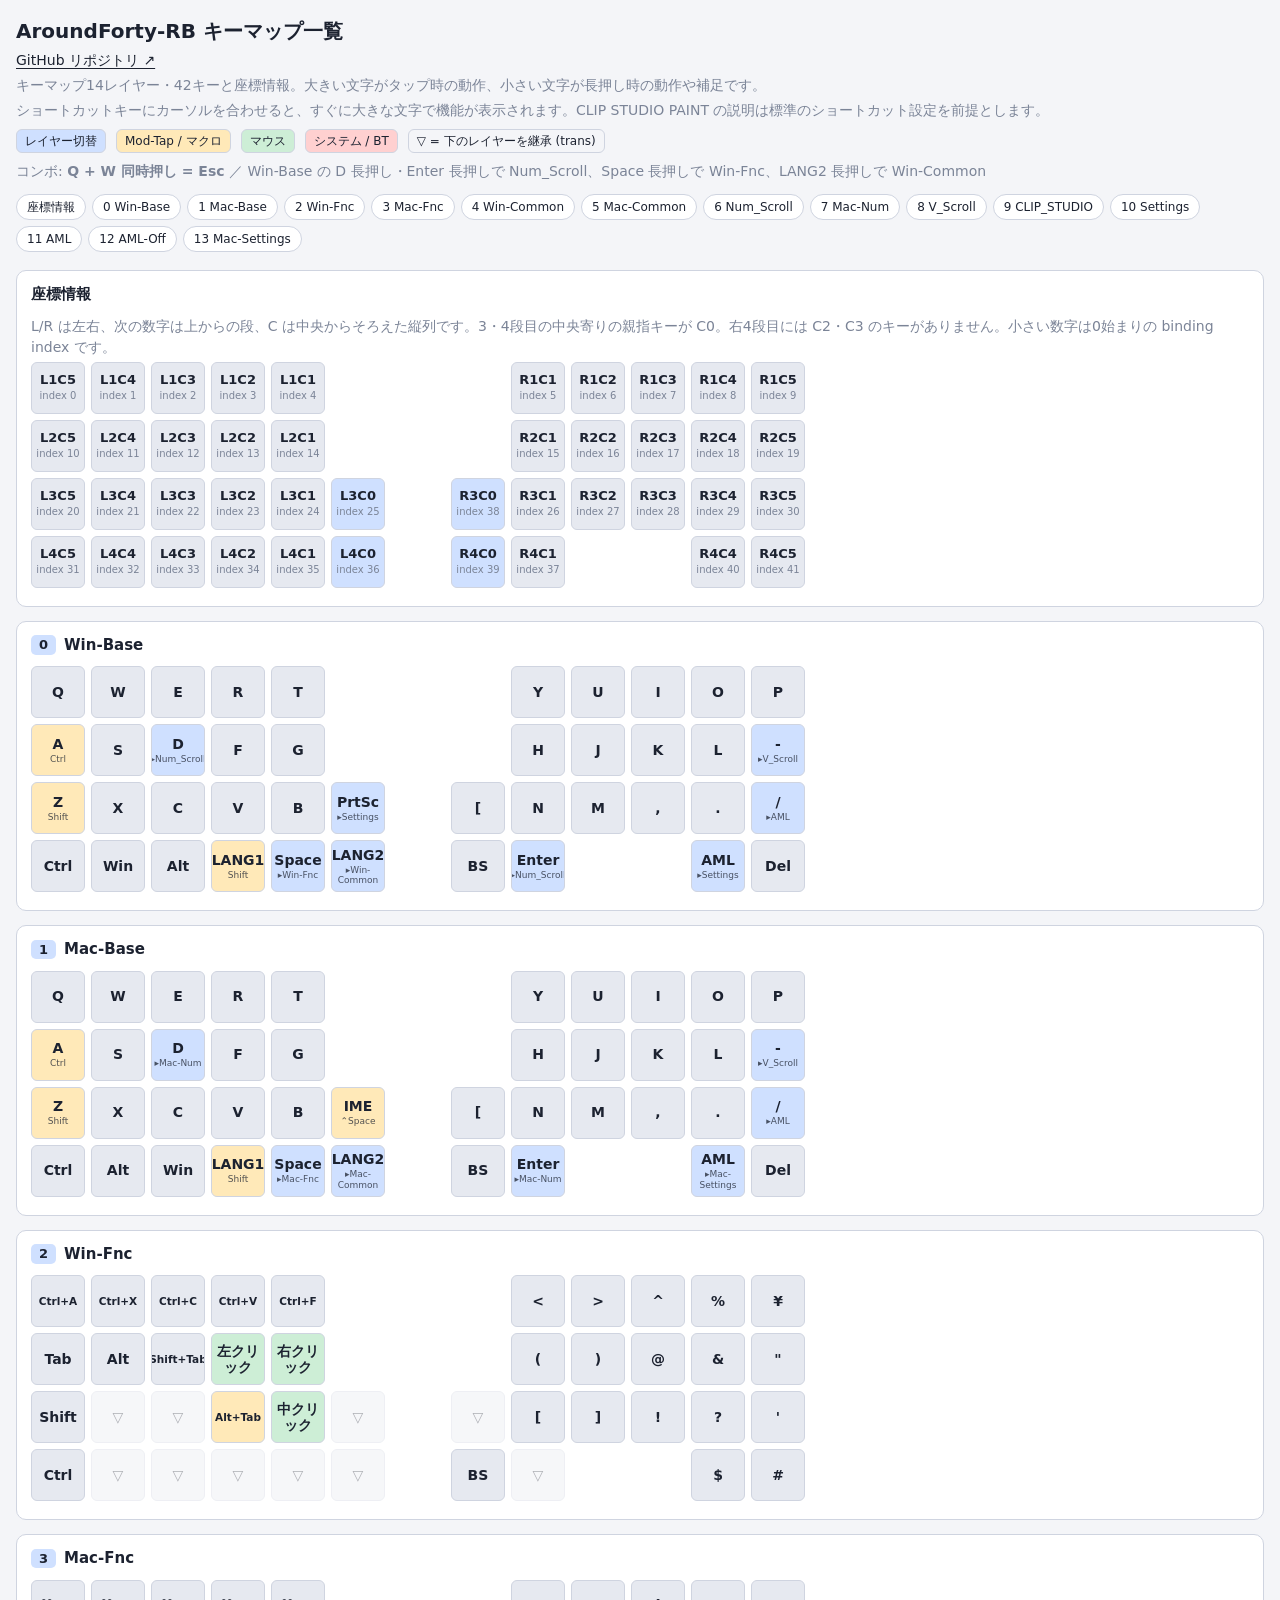
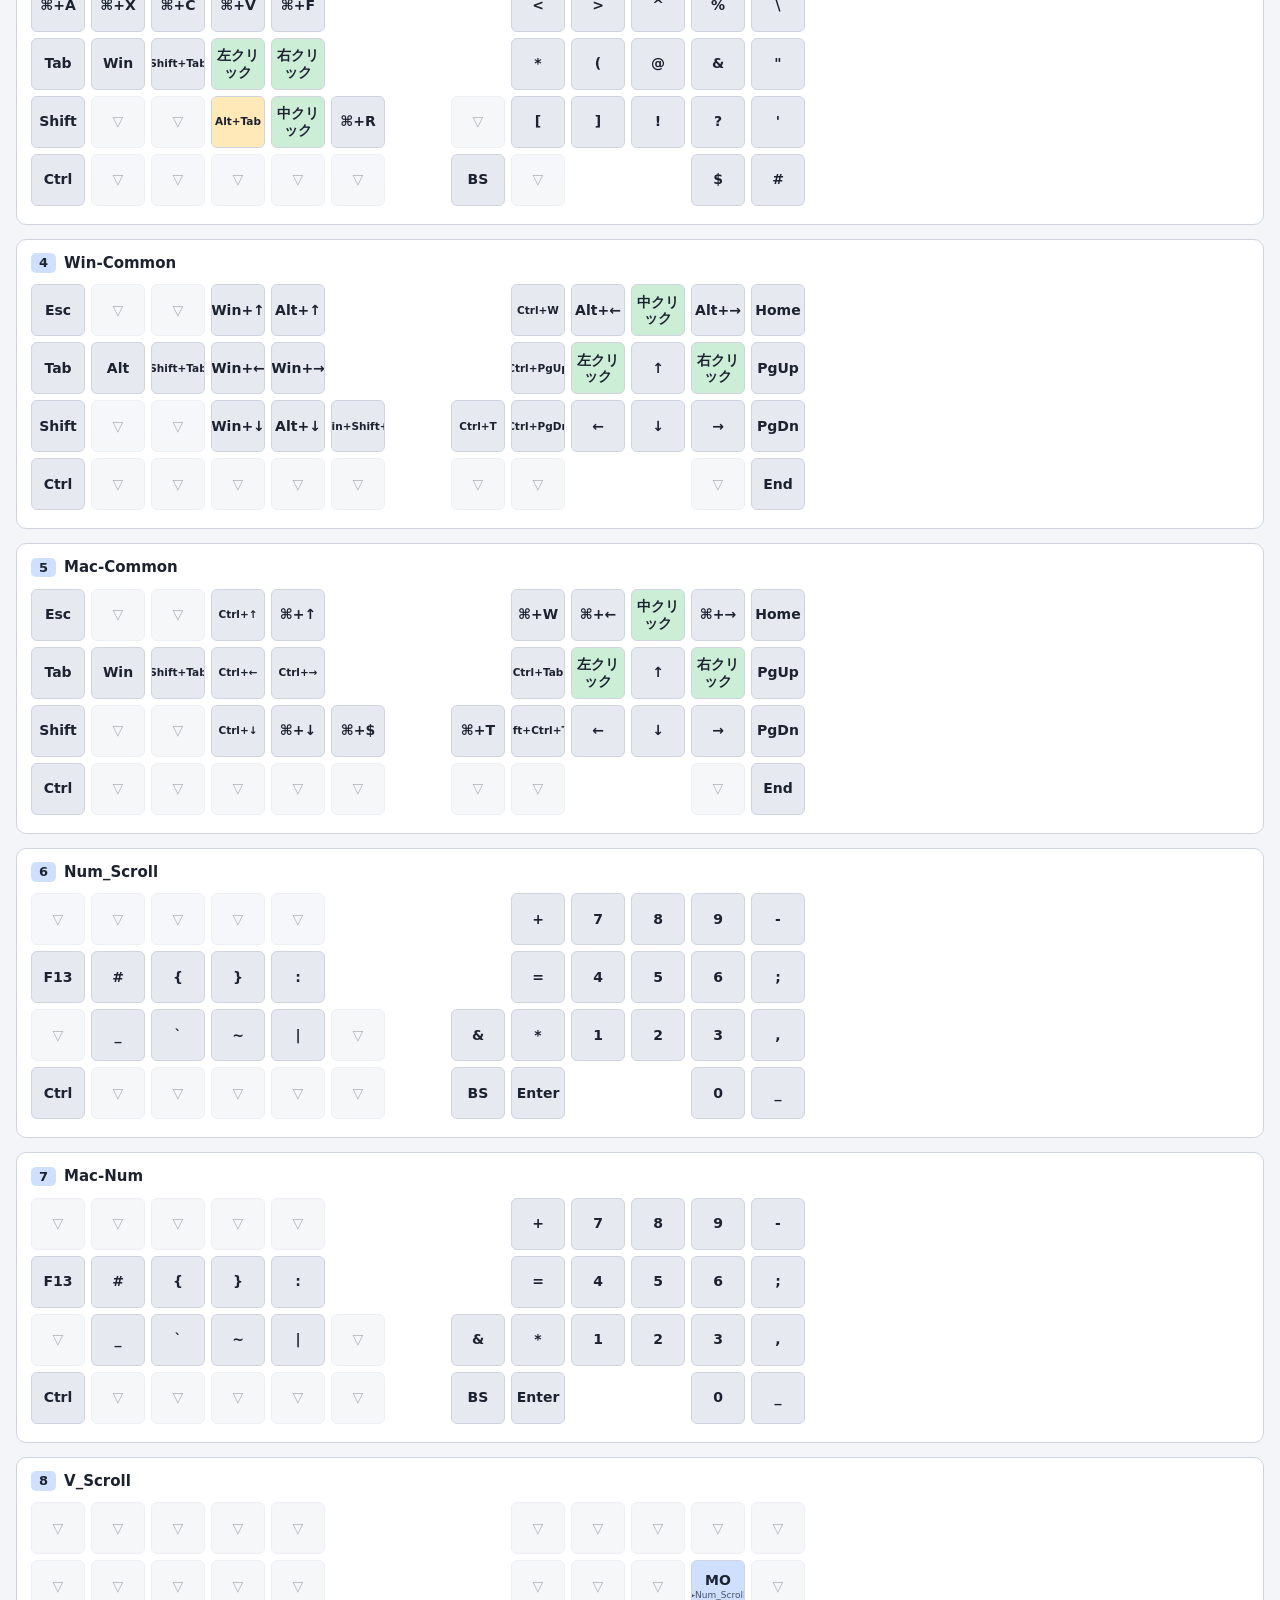
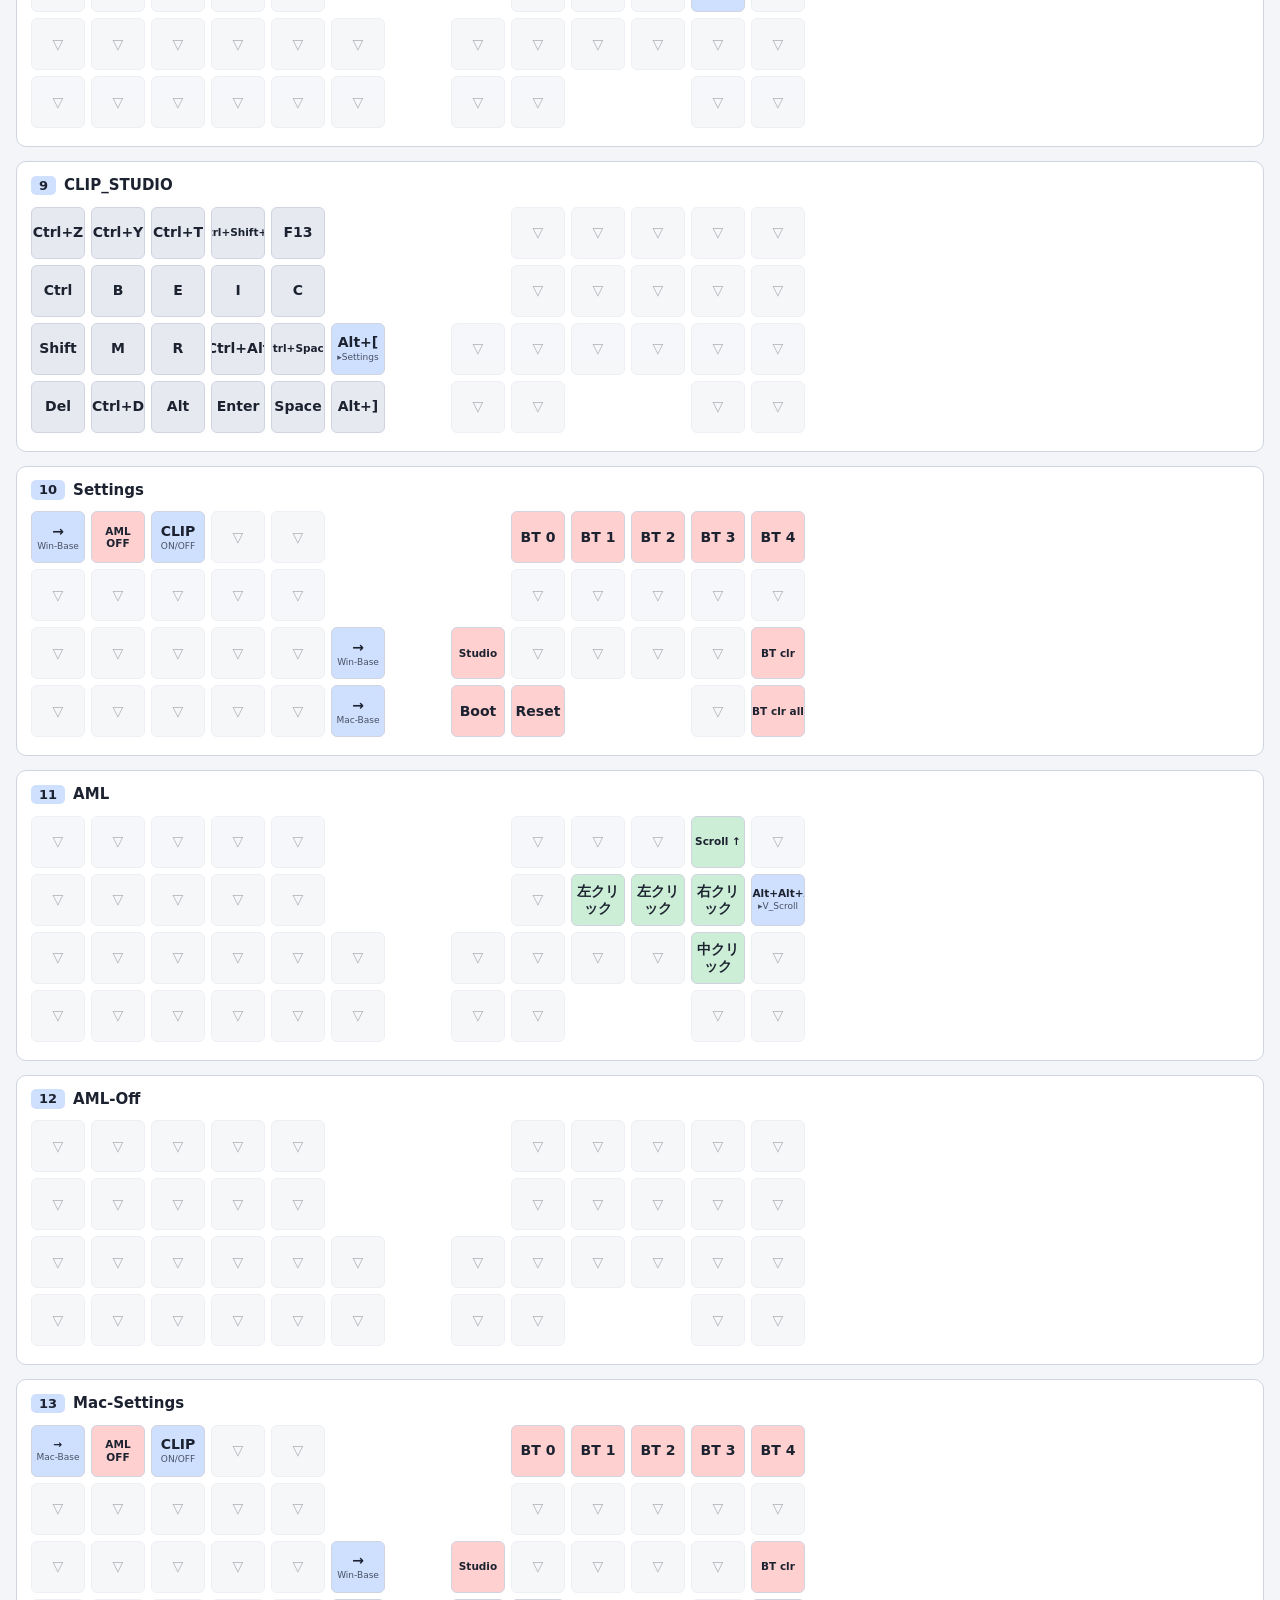
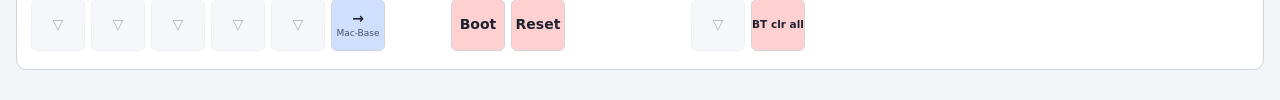
==== commit 87578127: "GitHub リポジトリへのリンクをキーマップに追加" ====
--- a/Data/Firmware/aroundforty_rb_keymap.html
+++ b/Data/Firmware/aroundforty_rb_keymap.html
@@ -9,6 +9,7 @@
 html{scroll-padding-top:env(safe-area-inset-top,0px)}
 body{margin:0;background:var(--bg);color:var(--fg);font:14px/1.5 system-ui,"Hiragino Sans","Yu Gothic",sans-serif;padding:16px}
 h1{font-size:20px;margin:0 0 4px}p{color:var(--mut);margin:4px 0}
+.repo-link{color:var(--fg);text-underline-offset:3px}
 nav{display:flex;flex-wrap:wrap;gap:6px;margin:12px 0 18px}
 nav a{padding:3px 10px;border:1px solid var(--bd);border-radius:14px;color:var(--fg);text-decoration:none;font-size:12px;background:var(--card)}
 .lg{display:flex;flex-wrap:wrap;gap:10px;font-size:12px;margin:8px 0}.lg span{padding:2px 8px;border-radius:6px;border:1px solid var(--bd)}
@@ -28,6 +29,7 @@
 .coord b{font-size:13px}.coord.thumb{background:var(--lt)}.coord i{font-size:10px}
 </style></head><body>
 <h1>AroundForty-RB キーマップ一覧</h1>
+<p><a class="repo-link" href="https://github.com/KonjoMitsuki/zmk-config-AroundFortyRB" target="_blank" rel="noopener noreferrer">GitHub リポジトリ ↗</a></p>
 <p>キーマップ14レイヤー・42キーと座標情報。大きい文字がタップ時の動作、小さい文字が長押し時の動作や補足です。</p>
 <p>ショートカットキーにカーソルを合わせると、すぐに大きな文字で機能が表示されます。CLIP STUDIO PAINT の説明は標準のショートカット設定を前提とします。</p>
 <div class="lg"><span style="background:var(--lt)">レイヤー切替</span><span style="background:var(--mt)">Mod-Tap / マクロ</span><span style="background:var(--ms)">マウス</span><span style="background:var(--sy)">システム / BT</span><span>▽ = 下のレイヤーを継承 (trans)</span></div>
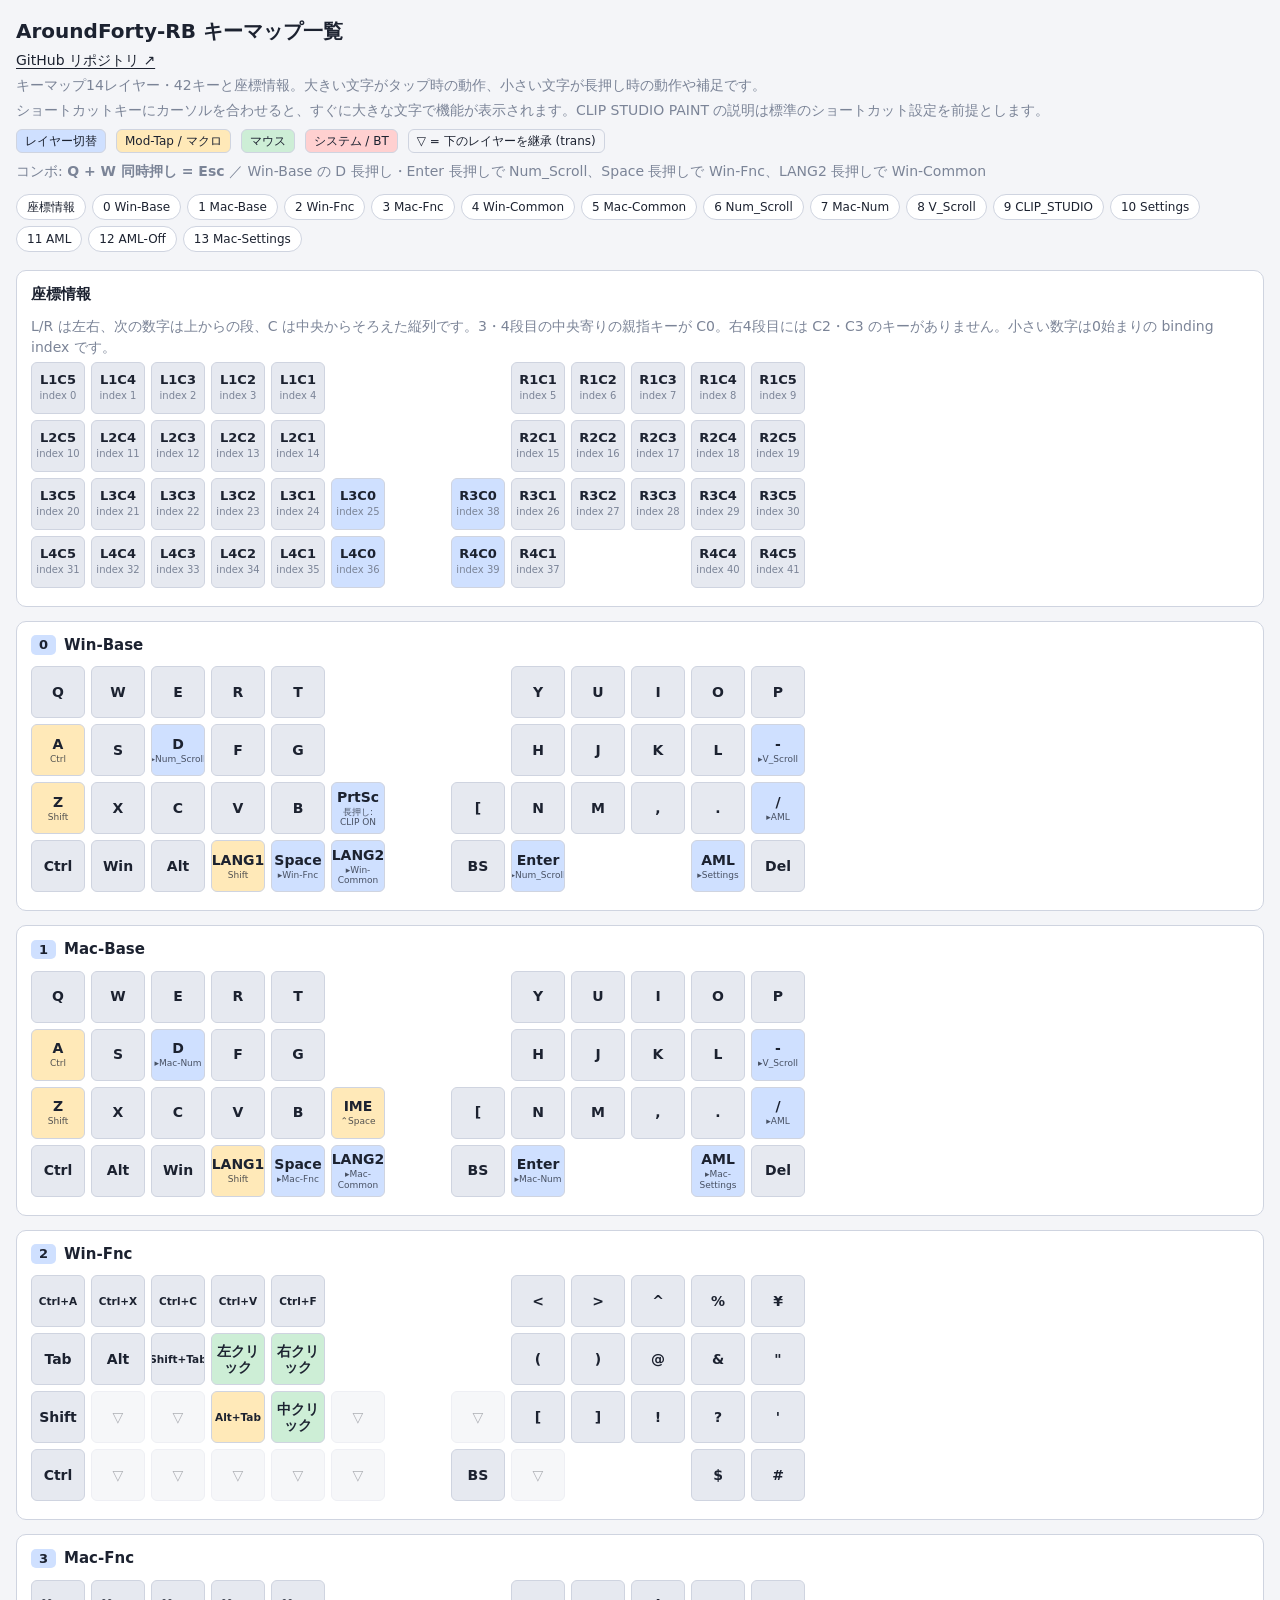
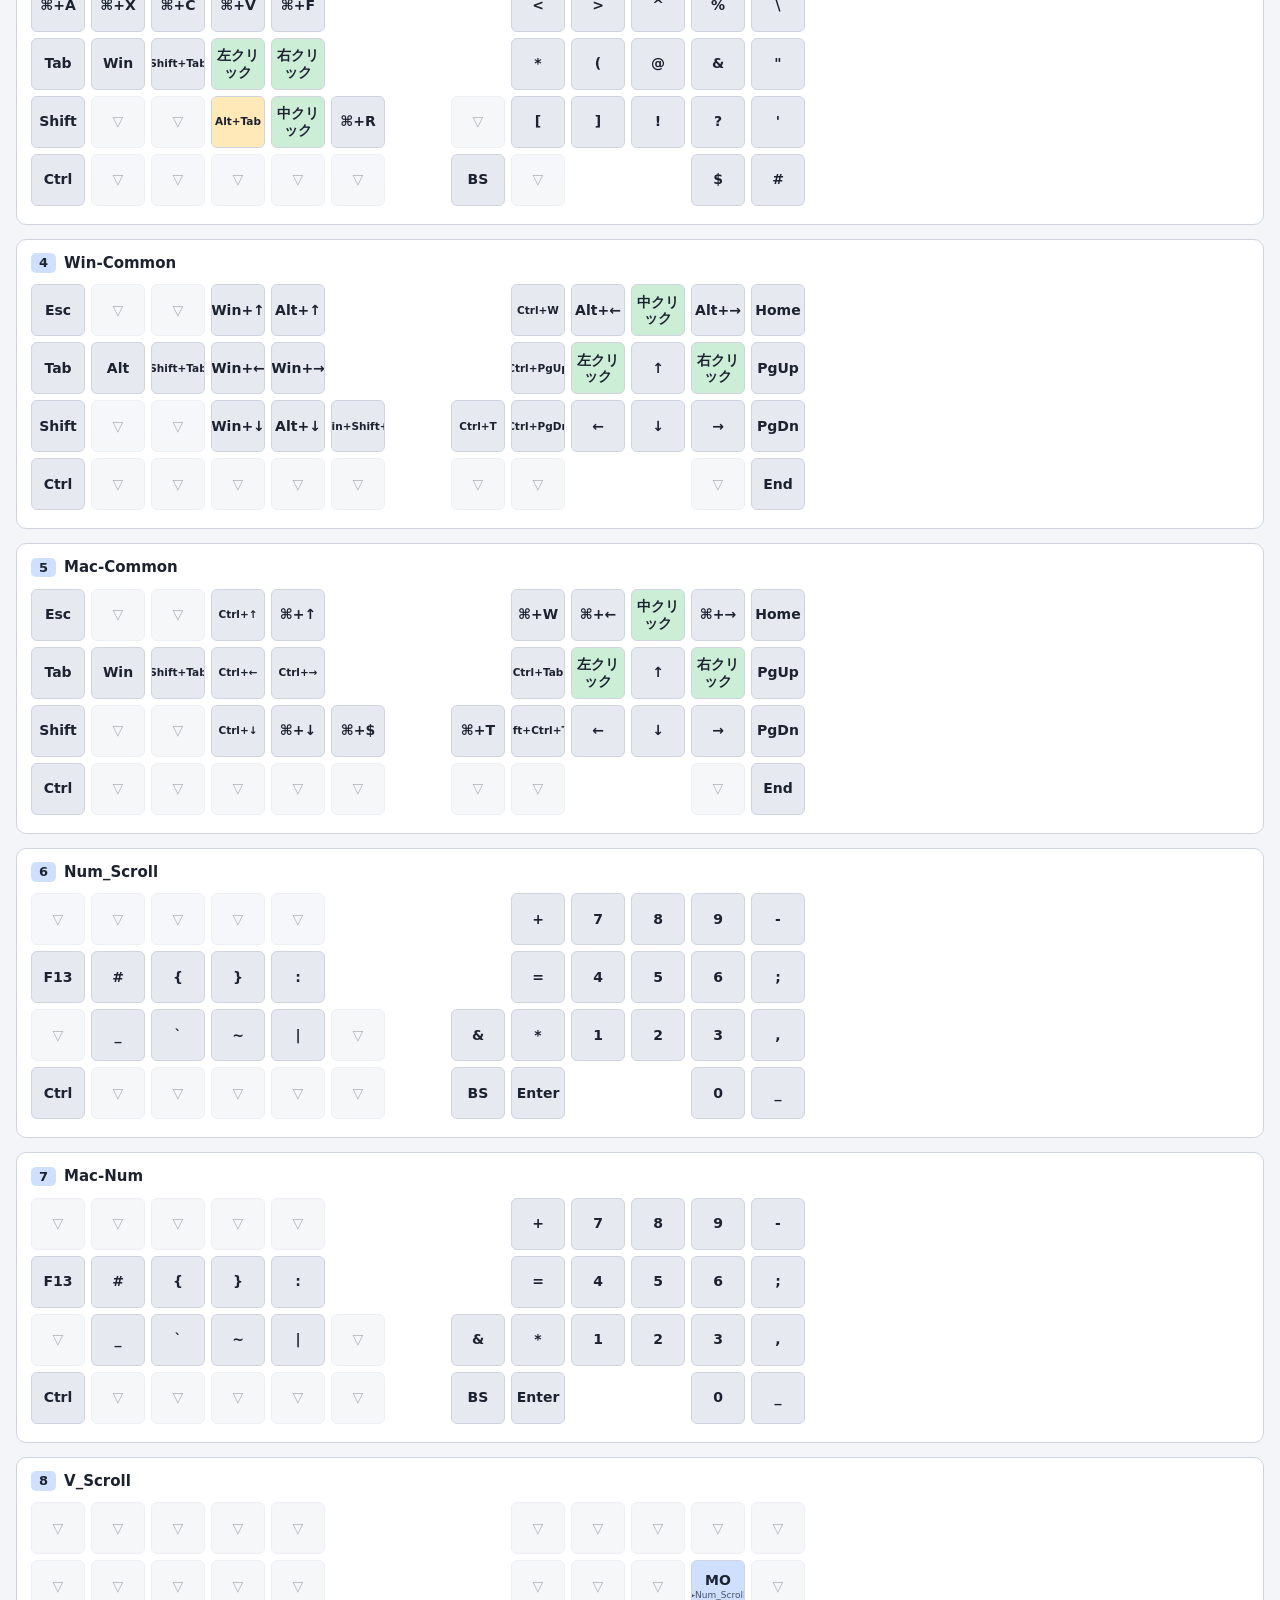
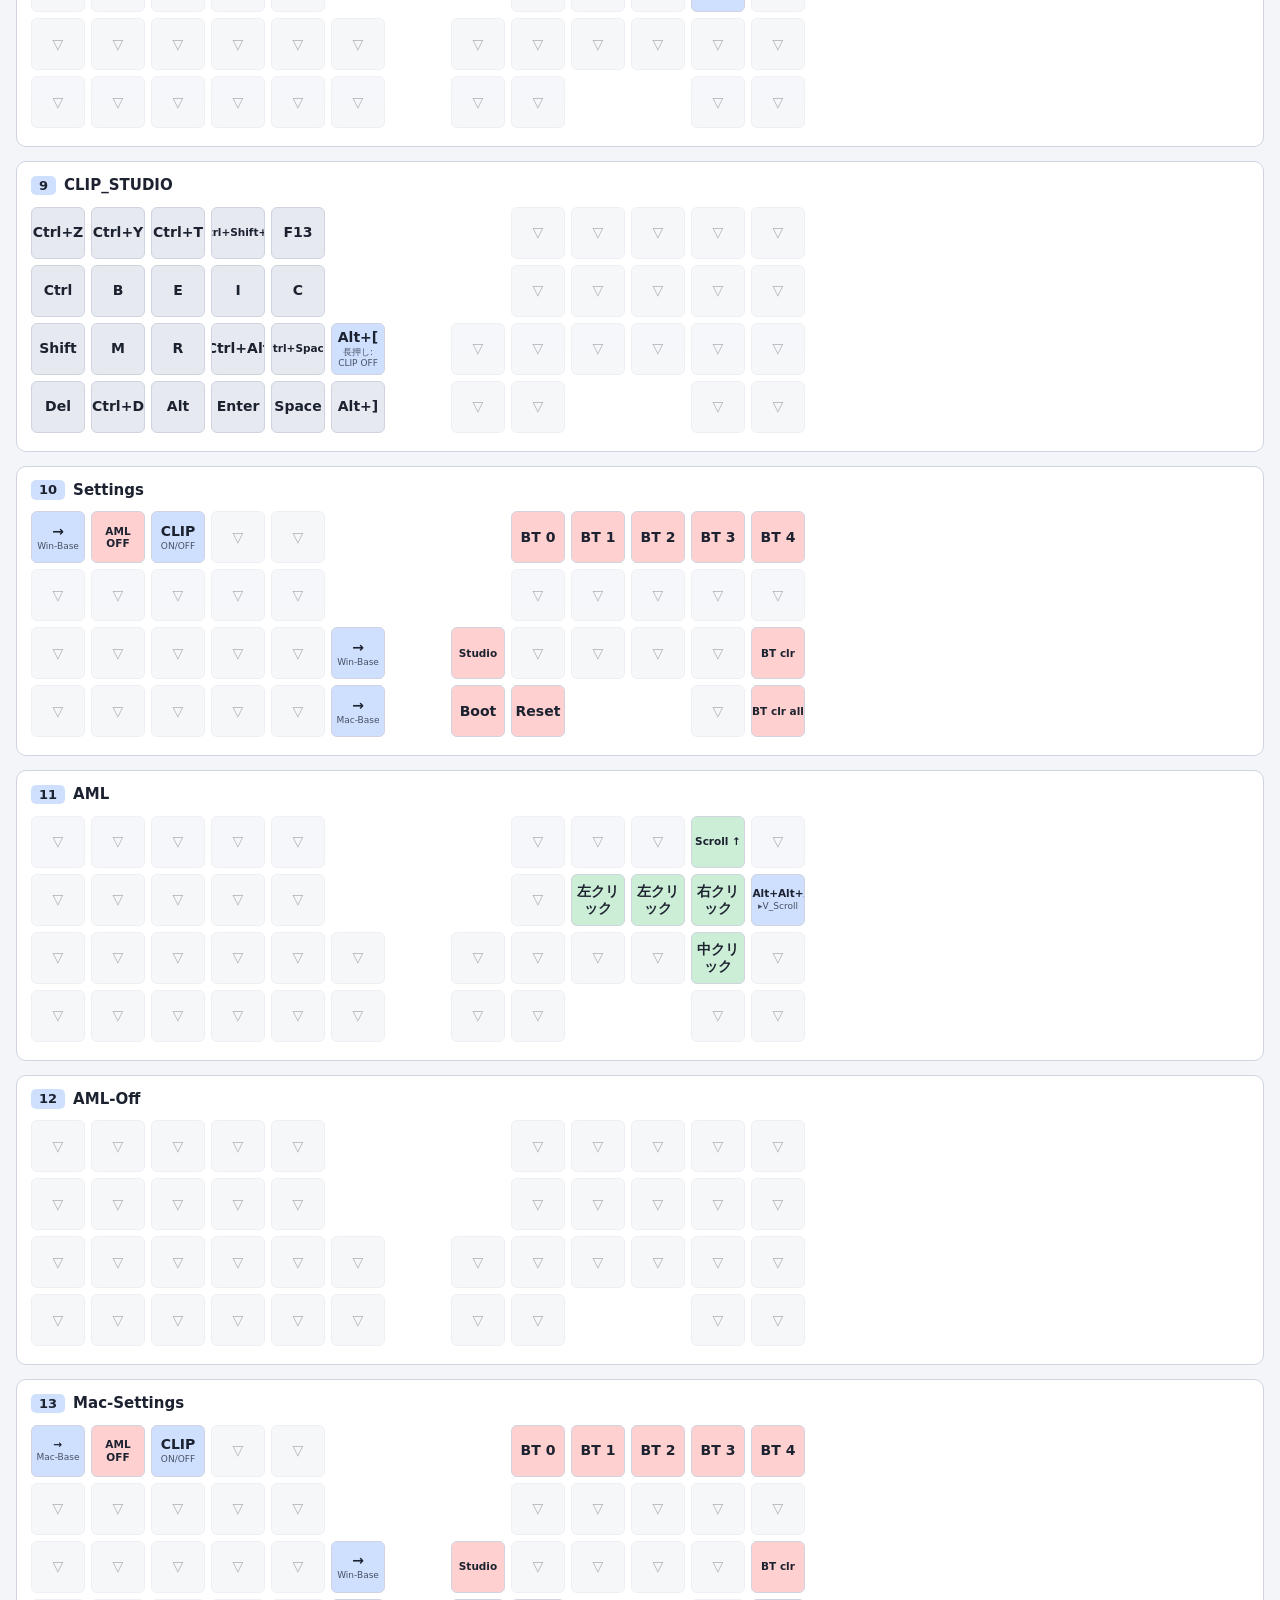
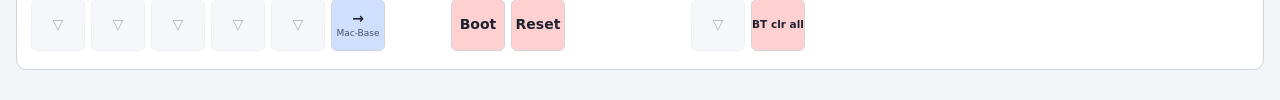
==== commit ab89223f: "直接クリスタレイヤーに移動に" ====
--- a/Data/Firmware/aroundforty_rb_keymap.html
+++ b/Data/Firmware/aroundforty_rb_keymap.html
@@ -36,9 +36,7 @@
 <p>コンボ: <b>Q + W 同時押し = Esc</b> ／ Win-Base の D 長押し・Enter 長押しで Num_Scroll、Space 長押しで Win-Fnc、LANG2 長押しで Win-Common</p>
 <nav><a href="#coordinates">座標情報</a><a href="#l0">0 Win-Base</a><a href="#l1">1 Mac-Base</a><a href="#l2">2 Win-Fnc</a><a href="#l3">3 Mac-Fnc</a><a href="#l4">4 Win-Common</a><a href="#l5">5 Mac-Common</a><a href="#l6">6 Num_Scroll</a><a href="#l7">7 Mac-Num</a><a href="#l8">8 V_Scroll</a><a href="#l9">9 CLIP_STUDIO</a><a href="#l10">10 Settings</a><a href="#l11">11 AML</a><a href="#l12">12 AML-Off</a><a href="#l13">13 Mac-Settings</a></nav>
 <section id="coordinates"><h2>座標情報</h2><p>L/R は左右、次の数字は上からの段、C は中央からそろえた縦列です。3・4段目の中央寄りの親指キーが C0。右4段目には C2・C3 のキーがありません。小さい数字は0始まりの binding index です。</p><div class="bd"><div class="k coord" style="left:0px;top:0px"><b>L1C5</b><i>index 0</i></div><div class="k coord" style="left:60px;top:0px"><b>L1C4</b><i>index 1</i></div><div class="k coord" style="left:120px;top:0px"><b>L1C3</b><i>index 2</i></div><div class="k coord" style="left:180px;top:0px"><b>L1C2</b><i>index 3</i></div><div class="k coord" style="left:240px;top:0px"><b>L1C1</b><i>index 4</i></div><div class="k coord" style="left:480px;top:0px"><b>R1C1</b><i>index 5</i></div><div class="k coord" style="left:540px;top:0px"><b>R1C2</b><i>index 6</i></div><div class="k coord" style="left:600px;top:0px"><b>R1C3</b><i>index 7</i></div><div class="k coord" style="left:660px;top:0px"><b>R1C4</b><i>index 8</i></div><div class="k coord" style="left:720px;top:0px"><b>R1C5</b><i>index 9</i></div><div class="k coord" style="left:0px;top:58px"><b>L2C5</b><i>index 10</i></div><div class="k coord" style="left:60px;top:58px"><b>L2C4</b><i>index 11</i></div><div class="k coord" style="left:120px;top:58px"><b>L2C3</b><i>index 12</i></div><div class="k coord" style="left:180px;top:58px"><b>L2C2</b><i>index 13</i></div><div class="k coord" style="left:240px;top:58px"><b>L2C1</b><i>index 14</i></div><div class="k coord" style="left:480px;top:58px"><b>R2C1</b><i>index 15</i></div><div class="k coord" style="left:540px;top:58px"><b>R2C2</b><i>index 16</i></div><div class="k coord" style="left:600px;top:58px"><b>R2C3</b><i>index 17</i></div><div class="k coord" style="left:660px;top:58px"><b>R2C4</b><i>index 18</i></div><div class="k coord" style="left:720px;top:58px"><b>R2C5</b><i>index 19</i></div><div class="k coord" style="left:0px;top:116px"><b>L3C5</b><i>index 20</i></div><div class="k coord" style="left:60px;top:116px"><b>L3C4</b><i>index 21</i></div><div class="k coord" style="left:120px;top:116px"><b>L3C3</b><i>index 22</i></div><div class="k coord" style="left:180px;top:116px"><b>L3C2</b><i>index 23</i></div><div class="k coord" style="left:240px;top:116px"><b>L3C1</b><i>index 24</i></div><div class="k coord thumb" style="left:300px;top:116px"><b>L3C0</b><i>index 25</i></div><div class="k coord" style="left:480px;top:116px"><b>R3C1</b><i>index 26</i></div><div class="k coord" style="left:540px;top:116px"><b>R3C2</b><i>index 27</i></div><div class="k coord" style="left:600px;top:116px"><b>R3C3</b><i>index 28</i></div><div class="k coord" style="left:660px;top:116px"><b>R3C4</b><i>index 29</i></div><div class="k coord" style="left:720px;top:116px"><b>R3C5</b><i>index 30</i></div><div class="k coord" style="left:0px;top:174px"><b>L4C5</b><i>index 31</i></div><div class="k coord" style="left:60px;top:174px"><b>L4C4</b><i>index 32</i></div><div class="k coord" style="left:120px;top:174px"><b>L4C3</b><i>index 33</i></div><div class="k coord" style="left:180px;top:174px"><b>L4C2</b><i>index 34</i></div><div class="k coord" style="left:240px;top:174px"><b>L4C1</b><i>index 35</i></div><div class="k coord thumb" style="left:300px;top:174px"><b>L4C0</b><i>index 36</i></div><div class="k coord" style="left:480px;top:174px"><b>R4C1</b><i>index 37</i></div><div class="k coord thumb" style="left:420px;top:116px"><b>R3C0</b><i>index 38</i></div><div class="k coord thumb" style="left:420px;top:174px"><b>R4C0</b><i>index 39</i></div><div class="k coord" style="left:660px;top:174px"><b>R4C4</b><i>index 40</i></div><div class="k coord" style="left:720px;top:174px"><b>R4C5</b><i>index 41</i></div></div></section>
-<section id="l0"><h2><span>0</span>Win-Base</h2><div class="bd"><div class="k kp" style="left:0px;top:0px"><b>Q</b></div><div class="k kp" style="left:60px;top:0px"><b>W</b></div><div class="k kp" style="left:120px;top:0px"><b>E</b></div><div class="k kp" style="left:180px;top:0px"><b>R</b></div><div class="k kp" style="left:240px;top:0px"><b>T</b></div><div class="k kp" style="left:480px;top:0px"><b>Y</b></div><div class="k kp" style="left:540px;top:0px"><b>U</b></div><div class="k kp" style="left:600px;top:0px"><b>I</b></div><div class="k kp" style="left:660px;top:0px"><b>O</b></div><div class="k kp" style="left:720px;top:0px"><b>P</b></div><div class="k mt" style="left:0px;top:58px"><b>A</b><i>Ctrl</i></div><div class="k kp" style="left:60px;top:58px"><b>S</b></div><div class="k lt" style="left:120px;top:58px"><b>D</b><i>▸Num_Scroll</i></div><div class="k kp" style="left:180px;top:58px"><b>F</b></div><div class="k kp" style="left:240px;top:58px"><b>G</b></div><div class="k kp" style="left:480px;top:58px"><b>H</b></div><div class="k kp" style="left:540px;top:58px"><b>J</b></div><div class="k kp" style="left:600px;top:58px"><b>K</b></div><div class="k kp" style="left:660px;top:58px"><b>L</b></div><div class="k lt" style="left:720px;top:58px"><b>-</b><i>▸V_Scroll</i></div><div class="k mt" style="left:0px;top:116px"><b>Z</b><i>Shift</i></div><div class="k kp" style="left:60px;top:116px"><b>X</b></div><div class="k kp" style="left:120px;top:116px"><b>C</b></div><div class="k kp" style="left:180px;top:116px"><b>V</b></div><div class="k kp" style="left:240px;top:116px"><b>B</b></div><div class="k lt" style="left:300px;top:116px"><b>PrtSc</b><i>▸Settings</i></div><div class="k kp" style="left:480px;top:116px"><b>N</b></div><div class="k kp" style="left:540px;top:116px"><b>M</b></div><div class="k kp" style="left:600px;top:116px"><b>,</b></div><div class="k kp" style="left:660px;top:116px"><b>.</b></div><div class="k lt" style="left:720px;top:116px"><b>/</b><i>▸AML</i></div><div class="k kp" style="left:0px;top:174px"><b>Ctrl</b></div><div class="k kp" style="left:60px;top:174px"><b>Win</b></div><div class="k kp" style="left:120px;top:174px"><b>Alt</b></div><div class="k mt" style="left:180px;top:174px"><b>LANG1</b><i>Shift</i></div><div class="k lt" style="left:240px;top:174px"><b>Space</b><i>▸Win-Fnc</i></div><div class="k lt" style="left:300px;top:174px"><b>LANG2</b><i>▸Win-Common</i></div><div class="k lt" style="left:480px;top:174px"><b>Enter</b><i>▸Num_Scroll</i></div><div class="k kp" style="left:420px;top:116px"><b>[</b></div><div class="k kp" style="left:420px;top:174px"><b>BS</b></div><div class="k lt" style="left:660px;top:174px"><b>AML</b><i>▸Settings</i></div><div class="k kp" style="left:720px;top:174px"><b>Del</b></div></div></section><section id="l1"><h2><span>1</span>Mac-Base</h2><div class="bd"><div class="k kp" style="left:0px;top:0px"><b>Q</b></div><div class="k kp" style="left:60px;top:0px"><b>W</b></div><div class="k kp" style="left:120px;top:0px"><b>E</b></div><div class="k kp" style="left:180px;top:0px"><b>R</b></div><div class="k kp" style="left:240px;top:0px"><b>T</b></div><div class="k kp" style="left:480px;top:0px"><b>Y</b></div><div class="k kp" style="left:540px;top:0px"><b>U</b></div><div class="k kp" style="left:600px;top:0px"><b>I</b></div><div class="k kp" style="left:660px;top:0px"><b>O</b></div><div class="k kp" style="left:720px;top:0px"><b>P</b></div><div class="k mt" style="left:0px;top:58px"><b>A</b><i>Ctrl</i></div><div class="k kp" style="left:60px;top:58px"><b>S</b></div><div class="k lt" style="left:120px;top:58px"><b>D</b><i>▸Mac-Num</i></div><div class="k kp" style="left:180px;top:58px"><b>F</b></div><div class="k kp" style="left:240px;top:58px"><b>G</b></div><div class="k kp" style="left:480px;top:58px"><b>H</b></div><div class="k kp" style="left:540px;top:58px"><b>J</b></div><div class="k kp" style="left:600px;top:58px"><b>K</b></div><div class="k kp" style="left:660px;top:58px"><b>L</b></div><div class="k lt" style="left:720px;top:58px"><b>-</b><i>▸V_Scroll</i></div><div class="k mt" style="left:0px;top:116px"><b>Z</b><i>Shift</i></div><div class="k kp" style="left:60px;top:116px"><b>X</b></div><div class="k kp" style="left:120px;top:116px"><b>C</b></div><div class="k kp" style="left:180px;top:116px"><b>V</b></div><div class="k kp" style="left:240px;top:116px"><b>B</b></div><div class="k mt" style="left:300px;top:116px" data-tooltip="Ctrl+Space：macOSの入力ソースを切り替え"><b>IME</b><i>⌃Space</i></div><div class="k kp" style="left:480px;top:116px"><b>N</b></div><div class="k kp" style="left:540px;top:116px"><b>M</b></div><div class="k kp" style="left:600px;top:116px"><b>,</b></div><div class="k kp" style="left:660px;top:116px"><b>.</b></div><div class="k lt" style="left:720px;top:116px"><b>/</b><i>▸AML</i></div><div class="k kp" style="left:0px;top:174px"><b>Ctrl</b></div><div class="k kp" style="left:60px;top:174px"><b>Alt</b></div><div class="k kp" style="left:120px;top:174px"><b>Win</b></div><div class="k mt" style="left:180px;top:174px"><b>LANG1</b><i>Shift</i></div><div class="k lt" style="left:240px;top:174px"><b>Space</b><i>▸Mac-Fnc</i></div><div class="k lt" style="left:300px;top:174px"><b>LANG2</b><i>▸Mac-Common</i></div><div class="k lt" style="left:480px;top:174px"><b>Enter</b><i>▸Mac-Num</i></div><div class="k kp" style="left:420px;top:116px"><b>[</b></div><div class="k kp" style="left:420px;top:174px"><b>BS</b></div><div class="k lt" style="left:660px;top:174px"><b>AML</b><i>▸Mac-Settings</i></div><div class="k kp" style="left:720px;top:174px"><b>Del</b></div></div></section><section id="l2"><h2><span>2</span>Win-Fnc</h2><div class="bd"><div class="k kp s" style="left:0px;top:0px" data-tooltip="すべて選択"><b>Ctrl+A</b></div><div class="k kp s" style="left:60px;top:0px" data-tooltip="切り取り"><b>Ctrl+X</b></div><div class="k kp s" style="left:120px;top:0px" data-tooltip="コピー"><b>Ctrl+C</b></div><div class="k kp s" style="left:180px;top:0px" data-tooltip="貼り付け"><b>Ctrl+V</b></div><div class="k kp s" style="left:240px;top:0px" data-tooltip="検索"><b>Ctrl+F</b></div><div class="k kp" style="left:480px;top:0px"><b>&lt;</b></div><div class="k kp" style="left:540px;top:0px"><b>&gt;</b></div><div class="k kp" style="left:600px;top:0px"><b>^</b></div><div class="k kp" style="left:660px;top:0px"><b>%</b></div><div class="k kp" style="left:720px;top:0px"><b>¥</b></div><div class="k kp" style="left:0px;top:58px"><b>Tab</b></div><div class="k kp" style="left:60px;top:58px"><b>Alt</b></div><div class="k kp s" style="left:120px;top:58px" data-tooltip="前の項目へ移動（アプリにより動作が異なります）"><b>Shift+Tab</b></div><div class="k ms" style="left:180px;top:58px"><b>左クリック</b></div><div class="k ms" style="left:240px;top:58px"><b>右クリック</b></div><div class="k kp" style="left:480px;top:58px"><b>(</b></div><div class="k kp" style="left:540px;top:58px"><b>)</b></div><div class="k kp" style="left:600px;top:58px"><b>@</b></div><div class="k kp" style="left:660px;top:58px"><b>&amp;</b></div><div class="k kp" style="left:720px;top:58px"><b>&quot;</b></div><div class="k kp" style="left:0px;top:116px"><b>Shift</b></div><div class="k tr" style="left:60px;top:116px"><b>▽</b></div><div class="k tr" style="left:120px;top:116px"><b>▽</b></div><div class="k mt s" style="left:180px;top:116px" data-tooltip="Windowsのアプリ切り替え"><b>Alt+Tab</b></div><div class="k ms" style="left:240px;top:116px"><b>中クリック</b></div><div class="k tr" style="left:300px;top:116px"><b>▽</b></div><div class="k kp" style="left:480px;top:116px"><b>[</b></div><div class="k kp" style="left:540px;top:116px"><b>]</b></div><div class="k kp" style="left:600px;top:116px"><b>!</b></div><div class="k kp" style="left:660px;top:116px"><b>?</b></div><div class="k kp" style="left:720px;top:116px"><b>&#x27;</b></div><div class="k kp" style="left:0px;top:174px"><b>Ctrl</b></div><div class="k tr" style="left:60px;top:174px"><b>▽</b></div><div class="k tr" style="left:120px;top:174px"><b>▽</b></div><div class="k tr" style="left:180px;top:174px"><b>▽</b></div><div class="k tr" style="left:240px;top:174px"><b>▽</b></div><div class="k tr" style="left:300px;top:174px"><b>▽</b></div><div class="k tr" style="left:480px;top:174px"><b>▽</b></div><div class="k tr" style="left:420px;top:116px"><b>▽</b></div><div class="k kp" style="left:420px;top:174px"><b>BS</b></div><div class="k kp" style="left:660px;top:174px"><b>$</b></div><div class="k kp" style="left:720px;top:174px"><b>#</b></div></div></section><section id="l3"><h2><span>3</span>Mac-Fnc</h2><div class="bd"><div class="k kp" style="left:0px;top:0px" data-tooltip="すべて選択"><b>⌘+A</b></div><div class="k kp" style="left:60px;top:0px" data-tooltip="切り取り"><b>⌘+X</b></div><div class="k kp" style="left:120px;top:0px" data-tooltip="コピー"><b>⌘+C</b></div><div class="k kp" style="left:180px;top:0px" data-tooltip="貼り付け"><b>⌘+V</b></div><div class="k kp" style="left:240px;top:0px" data-tooltip="検索"><b>⌘+F</b></div><div class="k kp" style="left:480px;top:0px"><b>&lt;</b></div><div class="k kp" style="left:540px;top:0px"><b>&gt;</b></div><div class="k kp" style="left:600px;top:0px"><b>^</b></div><div class="k kp" style="left:660px;top:0px"><b>%</b></div><div class="k kp" style="left:720px;top:0px"><b>\</b></div><div class="k kp" style="left:0px;top:58px"><b>Tab</b></div><div class="k kp" style="left:60px;top:58px"><b>Win</b></div><div class="k kp s" style="left:120px;top:58px" data-tooltip="前の項目へ移動（アプリにより動作が異なります）"><b>Shift+Tab</b></div><div class="k ms" style="left:180px;top:58px"><b>左クリック</b></div><div class="k ms" style="left:240px;top:58px"><b>右クリック</b></div><div class="k kp" style="left:480px;top:58px"><b>*</b></div><div class="k kp" style="left:540px;top:58px"><b>(</b></div><div class="k kp" style="left:600px;top:58px"><b>@</b></div><div class="k kp" style="left:660px;top:58px"><b>&amp;</b></div><div class="k kp" style="left:720px;top:58px"><b>&quot;</b></div><div class="k kp" style="left:0px;top:116px"><b>Shift</b></div><div class="k tr" style="left:60px;top:116px"><b>▽</b></div><div class="k tr" style="left:120px;top:116px"><b>▽</b></div><div class="k mt s" style="left:180px;top:116px" data-tooltip="Alt+Tabを送信（macOSでの動作は設定に依存）"><b>Alt+Tab</b></div><div class="k ms" style="left:240px;top:116px"><b>中クリック</b></div><div class="k kp" style="left:300px;top:116px" data-tooltip="再読み込み（対応アプリ）"><b>⌘+R</b></div><div class="k kp" style="left:480px;top:116px"><b>[</b></div><div class="k kp" style="left:540px;top:116px"><b>]</b></div><div class="k kp" style="left:600px;top:116px"><b>!</b></div><div class="k kp" style="left:660px;top:116px"><b>?</b></div><div class="k kp" style="left:720px;top:116px"><b>&#x27;</b></div><div class="k kp" style="left:0px;top:174px"><b>Ctrl</b></div><div class="k tr" style="left:60px;top:174px"><b>▽</b></div><div class="k tr" style="left:120px;top:174px"><b>▽</b></div><div class="k tr" style="left:180px;top:174px"><b>▽</b></div><div class="k tr" style="left:240px;top:174px"><b>▽</b></div><div class="k tr" style="left:300px;top:174px"><b>▽</b></div><div class="k tr" style="left:480px;top:174px"><b>▽</b></div><div class="k tr" style="left:420px;top:116px"><b>▽</b></div><div class="k kp" style="left:420px;top:174px"><b>BS</b></div><div class="k kp" style="left:660px;top:174px"><b>$</b></div><div class="k kp" style="left:720px;top:174px"><b>#</b></div></div></section><section id="l4"><h2><span>4</span>Win-Common</h2><div class="bd"><div class="k kp" style="left:0px;top:0px"><b>Esc</b></div><div class="k tr" style="left:60px;top:0px"><b>▽</b></div><div class="k tr" style="left:120px;top:0px"><b>▽</b></div><div class="k kp" style="left:180px;top:0px" data-tooltip="ウィンドウを最大化"><b>Win+↑</b></div><div class="k kp" style="left:240px;top:0px" data-tooltip="上へ移動（動作はアプリに依存）"><b>Alt+↑</b></div><div class="k kp s" style="left:480px;top:0px" data-tooltip="タブ・ウィンドウを閉じる（対応アプリ）"><b>Ctrl+W</b></div><div class="k kp" style="left:540px;top:0px" data-tooltip="前のページへ戻る（対応アプリ）"><b>Alt+←</b></div><div class="k ms" style="left:600px;top:0px"><b>中クリック</b></div><div class="k kp" style="left:660px;top:0px" data-tooltip="次のページへ進む（対応アプリ）"><b>Alt+→</b></div><div class="k kp" style="left:720px;top:0px"><b>Home</b></div><div class="k kp" style="left:0px;top:58px"><b>Tab</b></div><div class="k kp" style="left:60px;top:58px"><b>Alt</b></div><div class="k kp s" style="left:120px;top:58px" data-tooltip="前の項目へ移動（アプリにより動作が異なります）"><b>Shift+Tab</b></div><div class="k kp" style="left:180px;top:58px" data-tooltip="ウィンドウを画面左に配置"><b>Win+←</b></div><div class="k kp" style="left:240px;top:58px" data-tooltip="ウィンドウを画面右に配置"><b>Win+→</b></div><div class="k kp s" style="left:480px;top:58px" data-tooltip="前のタブへ（対応アプリ）"><b>Ctrl+PgUp</b></div><div class="k ms" style="left:540px;top:58px"><b>左クリック</b></div><div class="k kp" style="left:600px;top:58px"><b>↑</b></div><div class="k ms" style="left:660px;top:58px"><b>右クリック</b></div><div class="k kp" style="left:720px;top:58px"><b>PgUp</b></div><div class="k kp" style="left:0px;top:116px"><b>Shift</b></div><div class="k tr" style="left:60px;top:116px"><b>▽</b></div><div class="k tr" style="left:120px;top:116px"><b>▽</b></div><div class="k kp" style="left:180px;top:116px" data-tooltip="ウィンドウを元のサイズに戻す／最小化"><b>Win+↓</b></div><div class="k kp" style="left:240px;top:116px" data-tooltip="下へ移動（動作はアプリに依存）"><b>Alt+↓</b></div><div class="k kp s" style="left:300px;top:116px" data-tooltip="画面の一部を撮影"><b>Win+Shift+S</b></div><div class="k kp s" style="left:480px;top:116px" data-tooltip="次のタブへ（対応アプリ）"><b>Ctrl+PgDn</b></div><div class="k kp" style="left:540px;top:116px"><b>←</b></div><div class="k kp" style="left:600px;top:116px"><b>↓</b></div><div class="k kp" style="left:660px;top:116px"><b>→</b></div><div class="k kp" style="left:720px;top:116px"><b>PgDn</b></div><div class="k kp" style="left:0px;top:174px"><b>Ctrl</b></div><div class="k tr" style="left:60px;top:174px"><b>▽</b></div><div class="k tr" style="left:120px;top:174px"><b>▽</b></div><div class="k tr" style="left:180px;top:174px"><b>▽</b></div><div class="k tr" style="left:240px;top:174px"><b>▽</b></div><div class="k tr" style="left:300px;top:174px"><b>▽</b></div><div class="k tr" style="left:480px;top:174px"><b>▽</b></div><div class="k kp s" style="left:420px;top:116px" data-tooltip="新しいタブを開く（対応アプリ）"><b>Ctrl+T</b></div><div class="k tr" style="left:420px;top:174px"><b>▽</b></div><div class="k tr" style="left:660px;top:174px"><b>▽</b></div><div class="k kp" style="left:720px;top:174px"><b>End</b></div></div></section><section id="l5"><h2><span>5</span>Mac-Common</h2><div class="bd"><div class="k kp" style="left:0px;top:0px"><b>Esc</b></div><div class="k tr" style="left:60px;top:0px"><b>▽</b></div><div class="k tr" style="left:120px;top:0px"><b>▽</b></div><div class="k kp s" style="left:180px;top:0px" data-tooltip="Mission Control を開く"><b>Ctrl+↑</b></div><div class="k kp" style="left:240px;top:0px" data-tooltip="文書の先頭へ移動"><b>⌘+↑</b></div><div class="k kp" style="left:480px;top:0px" data-tooltip="タブ・ウィンドウを閉じる"><b>⌘+W</b></div><div class="k kp" style="left:540px;top:0px" data-tooltip="行の先頭へ移動"><b>⌘+←</b></div><div class="k ms" style="left:600px;top:0px"><b>中クリック</b></div><div class="k kp" style="left:660px;top:0px" data-tooltip="行の末尾へ移動"><b>⌘+→</b></div><div class="k kp" style="left:720px;top:0px"><b>Home</b></div><div class="k kp" style="left:0px;top:58px"><b>Tab</b></div><div class="k kp" style="left:60px;top:58px"><b>Win</b></div><div class="k kp s" style="left:120px;top:58px" data-tooltip="前の項目へ移動（アプリにより動作が異なります）"><b>Shift+Tab</b></div><div class="k kp s" style="left:180px;top:58px" data-tooltip="左のデスクトップへ切り替え"><b>Ctrl+←</b></div><div class="k kp s" style="left:240px;top:58px" data-tooltip="右のデスクトップへ切り替え"><b>Ctrl+→</b></div><div class="k kp s" style="left:480px;top:58px" data-tooltip="次のタブへ（対応アプリ）"><b>Ctrl+Tab</b></div><div class="k ms" style="left:540px;top:58px"><b>左クリック</b></div><div class="k kp" style="left:600px;top:58px"><b>↑</b></div><div class="k ms" style="left:660px;top:58px"><b>右クリック</b></div><div class="k kp" style="left:720px;top:58px"><b>PgUp</b></div><div class="k kp" style="left:0px;top:116px"><b>Shift</b></div><div class="k tr" style="left:60px;top:116px"><b>▽</b></div><div class="k tr" style="left:120px;top:116px"><b>▽</b></div><div class="k kp s" style="left:180px;top:116px" data-tooltip="現在のアプリのウィンドウを表示"><b>Ctrl+↓</b></div><div class="k kp" style="left:240px;top:116px" data-tooltip="文書の末尾へ移動"><b>⌘+↓</b></div><div class="k kp" style="left:300px;top:116px" data-tooltip="画面の一部を撮影（⌘+Shift+4）"><b>⌘+$</b></div><div class="k kp s" style="left:480px;top:116px" data-tooltip="前のタブへ（対応アプリ）"><b>Shift+Ctrl+Tab</b></div><div class="k kp" style="left:540px;top:116px"><b>←</b></div><div class="k kp" style="left:600px;top:116px"><b>↓</b></div><div class="k kp" style="left:660px;top:116px"><b>→</b></div><div class="k kp" style="left:720px;top:116px"><b>PgDn</b></div><div class="k kp" style="left:0px;top:174px"><b>Ctrl</b></div><div class="k tr" style="left:60px;top:174px"><b>▽</b></div><div class="k tr" style="left:120px;top:174px"><b>▽</b></div><div class="k tr" style="left:180px;top:174px"><b>▽</b></div><div class="k tr" style="left:240px;top:174px"><b>▽</b></div><div class="k tr" style="left:300px;top:174px"><b>▽</b></div><div class="k tr" style="left:480px;top:174px"><b>▽</b></div><div class="k kp" style="left:420px;top:116px" data-tooltip="新しいタブを開く（対応アプリ）"><b>⌘+T</b></div><div class="k tr" style="left:420px;top:174px"><b>▽</b></div><div class="k tr" style="left:660px;top:174px"><b>▽</b></div><div class="k kp" style="left:720px;top:174px"><b>End</b></div></div></section><section id="l6"><h2><span>6</span>Num_Scroll</h2><div class="bd"><div class="k tr" style="left:0px;top:0px"><b>▽</b></div><div class="k tr" style="left:60px;top:0px"><b>▽</b></div><div class="k tr" style="left:120px;top:0px"><b>▽</b></div><div class="k tr" style="left:180px;top:0px"><b>▽</b></div><div class="k tr" style="left:240px;top:0px"><b>▽</b></div><div class="k kp" style="left:480px;top:0px"><b>+</b></div><div class="k kp" style="left:540px;top:0px"><b>7</b></div><div class="k kp" style="left:600px;top:0px"><b>8</b></div><div class="k kp" style="left:660px;top:0px"><b>9</b></div><div class="k kp" style="left:720px;top:0px"><b>-</b></div><div class="k kp" style="left:0px;top:58px"><b>F13</b></div><div class="k kp" style="left:60px;top:58px"><b>#</b></div><div class="k kp" style="left:120px;top:58px"><b>{</b></div><div class="k kp" style="left:180px;top:58px"><b>}</b></div><div class="k kp" style="left:240px;top:58px"><b>:</b></div><div class="k kp" style="left:480px;top:58px"><b>=</b></div><div class="k kp" style="left:540px;top:58px"><b>4</b></div><div class="k kp" style="left:600px;top:58px"><b>5</b></div><div class="k kp" style="left:660px;top:58px"><b>6</b></div><div class="k kp" style="left:720px;top:58px"><b>;</b></div><div class="k tr" style="left:0px;top:116px"><b>▽</b></div><div class="k kp" style="left:60px;top:116px"><b>_</b></div><div class="k kp" style="left:120px;top:116px"><b>`</b></div><div class="k kp" style="left:180px;top:116px"><b>~</b></div><div class="k kp" style="left:240px;top:116px"><b>|</b></div><div class="k tr" style="left:300px;top:116px"><b>▽</b></div><div class="k kp" style="left:480px;top:116px"><b>*</b></div><div class="k kp" style="left:540px;top:116px"><b>1</b></div><div class="k kp" style="left:600px;top:116px"><b>2</b></div><div class="k kp" style="left:660px;top:116px"><b>3</b></div><div class="k kp" style="left:720px;top:116px"><b>,</b></div><div class="k kp" style="left:0px;top:174px"><b>Ctrl</b></div><div class="k tr" style="left:60px;top:174px"><b>▽</b></div><div class="k tr" style="left:120px;top:174px"><b>▽</b></div><div class="k tr" style="left:180px;top:174px"><b>▽</b></div><div class="k tr" style="left:240px;top:174px"><b>▽</b></div><div class="k tr" style="left:300px;top:174px"><b>▽</b></div><div class="k kp" style="left:480px;top:174px"><b>Enter</b></div><div class="k kp" style="left:420px;top:116px"><b>&amp;</b></div><div class="k kp" style="left:420px;top:174px"><b>BS</b></div><div class="k kp" style="left:660px;top:174px"><b>0</b></div><div class="k kp" style="left:720px;top:174px"><b>_</b></div></div></section><section id="l7"><h2><span>7</span>Mac-Num</h2><div class="bd"><div class="k tr" style="left:0px;top:0px"><b>▽</b></div><div class="k tr" style="left:60px;top:0px"><b>▽</b></div><div class="k tr" style="left:120px;top:0px"><b>▽</b></div><div class="k tr" style="left:180px;top:0px"><b>▽</b></div><div class="k tr" style="left:240px;top:0px"><b>▽</b></div><div class="k kp" style="left:480px;top:0px"><b>+</b></div><div class="k kp" style="left:540px;top:0px"><b>7</b></div><div class="k kp" style="left:600px;top:0px"><b>8</b></div><div class="k kp" style="left:660px;top:0px"><b>9</b></div><div class="k kp" style="left:720px;top:0px"><b>-</b></div><div class="k kp" style="left:0px;top:58px"><b>F13</b></div><div class="k kp" style="left:60px;top:58px"><b>#</b></div><div class="k kp" style="left:120px;top:58px"><b>{</b></div><div class="k kp" style="left:180px;top:58px"><b>}</b></div><div class="k kp" style="left:240px;top:58px"><b>:</b></div><div class="k kp" style="left:480px;top:58px"><b>=</b></div><div class="k kp" style="left:540px;top:58px"><b>4</b></div><div class="k kp" style="left:600px;top:58px"><b>5</b></div><div class="k kp" style="left:660px;top:58px"><b>6</b></div><div class="k kp" style="left:720px;top:58px"><b>;</b></div><div class="k tr" style="left:0px;top:116px"><b>▽</b></div><div class="k kp" style="left:60px;top:116px"><b>_</b></div><div class="k kp" style="left:120px;top:116px"><b>`</b></div><div class="k kp" style="left:180px;top:116px"><b>~</b></div><div class="k kp" style="left:240px;top:116px"><b>|</b></div><div class="k tr" style="left:300px;top:116px"><b>▽</b></div><div class="k kp" style="left:480px;top:116px"><b>*</b></div><div class="k kp" style="left:540px;top:116px"><b>1</b></div><div class="k kp" style="left:600px;top:116px"><b>2</b></div><div class="k kp" style="left:660px;top:116px"><b>3</b></div><div class="k kp" style="left:720px;top:116px"><b>,</b></div><div class="k kp" style="left:0px;top:174px"><b>Ctrl</b></div><div class="k tr" style="left:60px;top:174px"><b>▽</b></div><div class="k tr" style="left:120px;top:174px"><b>▽</b></div><div class="k tr" style="left:180px;top:174px"><b>▽</b></div><div class="k tr" style="left:240px;top:174px"><b>▽</b></div><div class="k tr" style="left:300px;top:174px"><b>▽</b></div><div class="k kp" style="left:480px;top:174px"><b>Enter</b></div><div class="k kp" style="left:420px;top:116px"><b>&amp;</b></div><div class="k kp" style="left:420px;top:174px"><b>BS</b></div><div class="k kp" style="left:660px;top:174px"><b>0</b></div><div class="k kp" style="left:720px;top:174px"><b>_</b></div></div></section><section id="l8"><h2><span>8</span>V_Scroll</h2><div class="bd"><div class="k tr" style="left:0px;top:0px"><b>▽</b></div><div class="k tr" style="left:60px;top:0px"><b>▽</b></div><div class="k tr" style="left:120px;top:0px"><b>▽</b></div><div class="k tr" style="left:180px;top:0px"><b>▽</b></div><div class="k tr" style="left:240px;top:0px"><b>▽</b></div><div class="k tr" style="left:480px;top:0px"><b>▽</b></div><div class="k tr" style="left:540px;top:0px"><b>▽</b></div><div class="k tr" style="left:600px;top:0px"><b>▽</b></div><div class="k tr" style="left:660px;top:0px"><b>▽</b></div><div class="k tr" style="left:720px;top:0px"><b>▽</b></div><div class="k tr" style="left:0px;top:58px"><b>▽</b></div><div class="k tr" style="left:60px;top:58px"><b>▽</b></div><div class="k tr" style="left:120px;top:58px"><b>▽</b></div><div class="k tr" style="left:180px;top:58px"><b>▽</b></div><div class="k tr" style="left:240px;top:58px"><b>▽</b></div><div class="k tr" style="left:480px;top:58px"><b>▽</b></div><div class="k tr" style="left:540px;top:58px"><b>▽</b></div><div class="k tr" style="left:600px;top:58px"><b>▽</b></div><div class="k lt" style="left:660px;top:58px"><b>MO</b><i>▸Num_Scroll</i></div><div class="k tr" style="left:720px;top:58px"><b>▽</b></div><div class="k tr" style="left:0px;top:116px"><b>▽</b></div><div class="k tr" style="left:60px;top:116px"><b>▽</b></div><div class="k tr" style="left:120px;top:116px"><b>▽</b></div><div class="k tr" style="left:180px;top:116px"><b>▽</b></div><div class="k tr" style="left:240px;top:116px"><b>▽</b></div><div class="k tr" style="left:300px;top:116px"><b>▽</b></div><div class="k tr" style="left:480px;top:116px"><b>▽</b></div><div class="k tr" style="left:540px;top:116px"><b>▽</b></div><div class="k tr" style="left:600px;top:116px"><b>▽</b></div><div class="k tr" style="left:660px;top:116px"><b>▽</b></div><div class="k tr" style="left:720px;top:116px"><b>▽</b></div><div class="k tr" style="left:0px;top:174px"><b>▽</b></div><div class="k tr" style="left:60px;top:174px"><b>▽</b></div><div class="k tr" style="left:120px;top:174px"><b>▽</b></div><div class="k tr" style="left:180px;top:174px"><b>▽</b></div><div class="k tr" style="left:240px;top:174px"><b>▽</b></div><div class="k tr" style="left:300px;top:174px"><b>▽</b></div><div class="k tr" style="left:480px;top:174px"><b>▽</b></div><div class="k tr" style="left:420px;top:116px"><b>▽</b></div><div class="k tr" style="left:420px;top:174px"><b>▽</b></div><div class="k tr" style="left:660px;top:174px"><b>▽</b></div><div class="k tr" style="left:720px;top:174px"><b>▽</b></div></div></section><section id="l9"><h2><span>9</span>CLIP_STUDIO</h2><div class="bd"><div class="k kp" style="left:0px;top:0px" data-tooltip="CLIP STUDIO PAINT：取り消し"><b>Ctrl+Z</b></div><div class="k kp" style="left:60px;top:0px" data-tooltip="CLIP STUDIO PAINT：やり直し"><b>Ctrl+Y</b></div><div class="k kp" style="left:120px;top:0px" data-tooltip="CLIP STUDIO PAINT：拡大・縮小／回転変形"><b>Ctrl+T</b></div><div class="k kp s" style="left:180px;top:0px" data-tooltip="CLIP STUDIO PAINT：新規ラスターレイヤー"><b>Ctrl+Shift+N</b></div><div class="k kp" style="left:240px;top:0px" data-tooltip="F13を送信（割り当てた機能はアプリ設定による）"><b>F13</b></div><div class="k tr" style="left:480px;top:0px"><b>▽</b></div><div class="k tr" style="left:540px;top:0px"><b>▽</b></div><div class="k tr" style="left:600px;top:0px"><b>▽</b></div><div class="k tr" style="left:660px;top:0px"><b>▽</b></div><div class="k tr" style="left:720px;top:0px"><b>▽</b></div><div class="k kp" style="left:0px;top:58px"><b>Ctrl</b></div><div class="k kp" style="left:60px;top:58px" data-tooltip="CLIP STUDIO PAINT：ブラシツール"><b>B</b></div><div class="k kp" style="left:120px;top:58px" data-tooltip="CLIP STUDIO PAINT：消しゴムツール"><b>E</b></div><div class="k kp" style="left:180px;top:58px" data-tooltip="CLIP STUDIO PAINT：スポイトツール"><b>I</b></div><div class="k kp" style="left:240px;top:58px" data-tooltip="CLIP STUDIO PAINT：描画色と透明色を切り替え"><b>C</b></div><div class="k tr" style="left:480px;top:58px"><b>▽</b></div><div class="k tr" style="left:540px;top:58px"><b>▽</b></div><div class="k tr" style="left:600px;top:58px"><b>▽</b></div><div class="k tr" style="left:660px;top:58px"><b>▽</b></div><div class="k tr" style="left:720px;top:58px"><b>▽</b></div><div class="k kp" style="left:0px;top:116px"><b>Shift</b></div><div class="k kp" style="left:60px;top:116px" data-tooltip="CLIP STUDIO PAINT：選択範囲ツール"><b>M</b></div><div class="k kp" style="left:120px;top:116px" data-tooltip="CLIP STUDIO PAINT：回転ツール"><b>R</b></div><div class="k kp" style="left:180px;top:116px" data-tooltip="CLIP STUDIO PAINT：押しながらドラッグでブラシサイズ変更"><b>Ctrl+Alt</b></div><div class="k kp s" style="left:240px;top:116px" data-tooltip="CLIP STUDIO PAINT：押しながらクリックで拡大"><b>Ctrl+Space</b></div><div class="k lt" style="left:300px;top:116px" data-tooltip="CLIP STUDIO PAINT：下のレイヤーを選択／長押しでSettings"><b>Alt+[</b><i>▸Settings</i></div><div class="k tr" style="left:480px;top:116px"><b>▽</b></div><div class="k tr" style="left:540px;top:116px"><b>▽</b></div><div class="k tr" style="left:600px;top:116px"><b>▽</b></div><div class="k tr" style="left:660px;top:116px"><b>▽</b></div><div class="k tr" style="left:720px;top:116px"><b>▽</b></div><div class="k kp" style="left:0px;top:174px"><b>Del</b></div><div class="k kp" style="left:60px;top:174px" data-tooltip="CLIP STUDIO PAINT：選択解除"><b>Ctrl+D</b></div><div class="k kp" style="left:120px;top:174px"><b>Alt</b></div><div class="k kp" style="left:180px;top:174px"><b>Enter</b></div><div class="k kp" style="left:240px;top:174px"><b>Space</b></div><div class="k kp" style="left:300px;top:174px" data-tooltip="CLIP STUDIO PAINT：上のレイヤーを選択"><b>Alt+]</b></div><div class="k tr" style="left:480px;top:174px"><b>▽</b></div><div class="k tr" style="left:420px;top:116px"><b>▽</b></div><div class="k tr" style="left:420px;top:174px"><b>▽</b></div><div class="k tr" style="left:660px;top:174px"><b>▽</b></div><div class="k tr" style="left:720px;top:174px"><b>▽</b></div></div></section><section id="l10"><h2><span>10</span>Settings</h2><div class="bd"><div class="k lt" style="left:0px;top:0px"><b>→</b><i>Win-Base</i></div><div class="k sy s" style="left:60px;top:0px"><b>AML OFF</b></div><div class="k lt" style="left:120px;top:0px"><b>CLIP</b><i>ON/OFF</i></div><div class="k tr" style="left:180px;top:0px"><b>▽</b></div><div class="k tr" style="left:240px;top:0px"><b>▽</b></div><div class="k sy" style="left:480px;top:0px"><b>BT 0</b></div><div class="k sy" style="left:540px;top:0px"><b>BT 1</b></div><div class="k sy" style="left:600px;top:0px"><b>BT 2</b></div><div class="k sy" style="left:660px;top:0px"><b>BT 3</b></div><div class="k sy" style="left:720px;top:0px"><b>BT 4</b></div><div class="k tr" style="left:0px;top:58px"><b>▽</b></div><div class="k tr" style="left:60px;top:58px"><b>▽</b></div><div class="k tr" style="left:120px;top:58px"><b>▽</b></div><div class="k tr" style="left:180px;top:58px"><b>▽</b></div><div class="k tr" style="left:240px;top:58px"><b>▽</b></div><div class="k tr" style="left:480px;top:58px"><b>▽</b></div><div class="k tr" style="left:540px;top:58px"><b>▽</b></div><div class="k tr" style="left:600px;top:58px"><b>▽</b></div><div class="k tr" style="left:660px;top:58px"><b>▽</b></div><div class="k tr" style="left:720px;top:58px"><b>▽</b></div><div class="k tr" style="left:0px;top:116px"><b>▽</b></div><div class="k tr" style="left:60px;top:116px"><b>▽</b></div><div class="k tr" style="left:120px;top:116px"><b>▽</b></div><div class="k tr" style="left:180px;top:116px"><b>▽</b></div><div class="k tr" style="left:240px;top:116px"><b>▽</b></div><div class="k lt" style="left:300px;top:116px"><b>→</b><i>Win-Base</i></div><div class="k tr" style="left:480px;top:116px"><b>▽</b></div><div class="k tr" style="left:540px;top:116px"><b>▽</b></div><div class="k tr" style="left:600px;top:116px"><b>▽</b></div><div class="k tr" style="left:660px;top:116px"><b>▽</b></div><div class="k sy s" style="left:720px;top:116px"><b>BT clr</b></div><div class="k tr" style="left:0px;top:174px"><b>▽</b></div><div class="k tr" style="left:60px;top:174px"><b>▽</b></div><div class="k tr" style="left:120px;top:174px"><b>▽</b></div><div class="k tr" style="left:180px;top:174px"><b>▽</b></div><div class="k tr" style="left:240px;top:174px"><b>▽</b></div><div class="k lt" style="left:300px;top:174px"><b>→</b><i>Mac-Base</i></div><div class="k sy" style="left:480px;top:174px"><b>Reset</b></div><div class="k sy s" style="left:420px;top:116px"><b>Studio</b></div><div class="k sy" style="left:420px;top:174px"><b>Boot</b></div><div class="k tr" style="left:660px;top:174px"><b>▽</b></div><div class="k sy s" style="left:720px;top:174px"><b>BT clr all</b></div></div></section><section id="l11"><h2><span>11</span>AML</h2><div class="bd"><div class="k tr" style="left:0px;top:0px"><b>▽</b></div><div class="k tr" style="left:60px;top:0px"><b>▽</b></div><div class="k tr" style="left:120px;top:0px"><b>▽</b></div><div class="k tr" style="left:180px;top:0px"><b>▽</b></div><div class="k tr" style="left:240px;top:0px"><b>▽</b></div><div class="k tr" style="left:480px;top:0px"><b>▽</b></div><div class="k tr" style="left:540px;top:0px"><b>▽</b></div><div class="k tr" style="left:600px;top:0px"><b>▽</b></div><div class="k ms s" style="left:660px;top:0px"><b>Scroll ↑</b></div><div class="k tr" style="left:720px;top:0px"><b>▽</b></div><div class="k tr" style="left:0px;top:58px"><b>▽</b></div><div class="k tr" style="left:60px;top:58px"><b>▽</b></div><div class="k tr" style="left:120px;top:58px"><b>▽</b></div><div class="k tr" style="left:180px;top:58px"><b>▽</b></div><div class="k tr" style="left:240px;top:58px"><b>▽</b></div><div class="k tr" style="left:480px;top:58px"><b>▽</b></div><div class="k ms" style="left:540px;top:58px"><b>左クリック</b></div><div class="k ms" style="left:600px;top:58px"><b>左クリック</b></div><div class="k ms" style="left:660px;top:58px"><b>右クリック</b></div><div class="k lt s" style="left:720px;top:58px" data-tooltip="タップ：RAlt+Alt+Aを送信（アプリ設定に依存）／長押し：V_Scroll"><b>RAlt+Alt+A</b><i>▸V_Scroll</i></div><div class="k tr" style="left:0px;top:116px"><b>▽</b></div><div class="k tr" style="left:60px;top:116px"><b>▽</b></div><div class="k tr" style="left:120px;top:116px"><b>▽</b></div><div class="k tr" style="left:180px;top:116px"><b>▽</b></div><div class="k tr" style="left:240px;top:116px"><b>▽</b></div><div class="k tr" style="left:300px;top:116px"><b>▽</b></div><div class="k tr" style="left:480px;top:116px"><b>▽</b></div><div class="k tr" style="left:540px;top:116px"><b>▽</b></div><div class="k tr" style="left:600px;top:116px"><b>▽</b></div><div class="k ms" style="left:660px;top:116px"><b>中クリック</b></div><div class="k tr" style="left:720px;top:116px"><b>▽</b></div><div class="k tr" style="left:0px;top:174px"><b>▽</b></div><div class="k tr" style="left:60px;top:174px"><b>▽</b></div><div class="k tr" style="left:120px;top:174px"><b>▽</b></div><div class="k tr" style="left:180px;top:174px"><b>▽</b></div><div class="k tr" style="left:240px;top:174px"><b>▽</b></div><div class="k tr" style="left:300px;top:174px"><b>▽</b></div><div class="k tr" style="left:480px;top:174px"><b>▽</b></div><div class="k tr" style="left:420px;top:116px"><b>▽</b></div><div class="k tr" style="left:420px;top:174px"><b>▽</b></div><div class="k tr" style="left:660px;top:174px"><b>▽</b></div><div class="k tr" style="left:720px;top:174px"><b>▽</b></div></div></section><section id="l12"><h2><span>12</span>AML-Off</h2><div class="bd"><div class="k tr" style="left:0px;top:0px"><b>▽</b></div><div class="k tr" style="left:60px;top:0px"><b>▽</b></div><div class="k tr" style="left:120px;top:0px"><b>▽</b></div><div class="k tr" style="left:180px;top:0px"><b>▽</b></div><div class="k tr" style="left:240px;top:0px"><b>▽</b></div><div class="k tr" style="left:480px;top:0px"><b>▽</b></div><div class="k tr" style="left:540px;top:0px"><b>▽</b></div><div class="k tr" style="left:600px;top:0px"><b>▽</b></div><div class="k tr" style="left:660px;top:0px"><b>▽</b></div><div class="k tr" style="left:720px;top:0px"><b>▽</b></div><div class="k tr" style="left:0px;top:58px"><b>▽</b></div><div class="k tr" style="left:60px;top:58px"><b>▽</b></div><div class="k tr" style="left:120px;top:58px"><b>▽</b></div><div class="k tr" style="left:180px;top:58px"><b>▽</b></div><div class="k tr" style="left:240px;top:58px"><b>▽</b></div><div class="k tr" style="left:480px;top:58px"><b>▽</b></div><div class="k tr" style="left:540px;top:58px"><b>▽</b></div><div class="k tr" style="left:600px;top:58px"><b>▽</b></div><div class="k tr" style="left:660px;top:58px"><b>▽</b></div><div class="k tr" style="left:720px;top:58px"><b>▽</b></div><div class="k tr" style="left:0px;top:116px"><b>▽</b></div><div class="k tr" style="left:60px;top:116px"><b>▽</b></div><div class="k tr" style="left:120px;top:116px"><b>▽</b></div><div class="k tr" style="left:180px;top:116px"><b>▽</b></div><div class="k tr" style="left:240px;top:116px"><b>▽</b></div><div class="k tr" style="left:300px;top:116px"><b>▽</b></div><div class="k tr" style="left:480px;top:116px"><b>▽</b></div><div class="k tr" style="left:540px;top:116px"><b>▽</b></div><div class="k tr" style="left:600px;top:116px"><b>▽</b></div><div class="k tr" style="left:660px;top:116px"><b>▽</b></div><div class="k tr" style="left:720px;top:116px"><b>▽</b></div><div class="k tr" style="left:0px;top:174px"><b>▽</b></div><div class="k tr" style="left:60px;top:174px"><b>▽</b></div><div class="k tr" style="left:120px;top:174px"><b>▽</b></div><div class="k tr" style="left:180px;top:174px"><b>▽</b></div><div class="k tr" style="left:240px;top:174px"><b>▽</b></div><div class="k tr" style="left:300px;top:174px"><b>▽</b></div><div class="k tr" style="left:480px;top:174px"><b>▽</b></div><div class="k tr" style="left:420px;top:116px"><b>▽</b></div><div class="k tr" style="left:420px;top:174px"><b>▽</b></div><div class="k tr" style="left:660px;top:174px"><b>▽</b></div><div class="k tr" style="left:720px;top:174px"><b>▽</b></div></div></section><section id="l13"><h2><span>13</span>Mac-Settings</h2><div class="bd"><div class="k lt s" style="left:0px;top:0px"><b>→</b><i>Mac-Base</i></div><div class="k sy s" style="left:60px;top:0px"><b>AML OFF</b></div><div class="k lt" style="left:120px;top:0px"><b>CLIP</b><i>ON/OFF</i></div><div class="k tr" style="left:180px;top:0px"><b>▽</b></div><div class="k tr" style="left:240px;top:0px"><b>▽</b></div><div class="k sy" style="left:480px;top:0px"><b>BT 0</b></div><div class="k sy" style="left:540px;top:0px"><b>BT 1</b></div><div class="k sy" style="left:600px;top:0px"><b>BT 2</b></div><div class="k sy" style="left:660px;top:0px"><b>BT 3</b></div><div class="k sy" style="left:720px;top:0px"><b>BT 4</b></div><div class="k tr" style="left:0px;top:58px"><b>▽</b></div><div class="k tr" style="left:60px;top:58px"><b>▽</b></div><div class="k tr" style="left:120px;top:58px"><b>▽</b></div><div class="k tr" style="left:180px;top:58px"><b>▽</b></div><div class="k tr" style="left:240px;top:58px"><b>▽</b></div><div class="k tr" style="left:480px;top:58px"><b>▽</b></div><div class="k tr" style="left:540px;top:58px"><b>▽</b></div><div class="k tr" style="left:600px;top:58px"><b>▽</b></div><div class="k tr" style="left:660px;top:58px"><b>▽</b></div><div class="k tr" style="left:720px;top:58px"><b>▽</b></div><div class="k tr" style="left:0px;top:116px"><b>▽</b></div><div class="k tr" style="left:60px;top:116px"><b>▽</b></div><div class="k tr" style="left:120px;top:116px"><b>▽</b></div><div class="k tr" style="left:180px;top:116px"><b>▽</b></div><div class="k tr" style="left:240px;top:116px"><b>▽</b></div><div class="k lt" style="left:300px;top:116px"><b>→</b><i>Win-Base</i></div><div class="k tr" style="left:480px;top:116px"><b>▽</b></div><div class="k tr" style="left:540px;top:116px"><b>▽</b></div><div class="k tr" style="left:600px;top:116px"><b>▽</b></div><div class="k tr" style="left:660px;top:116px"><b>▽</b></div><div class="k sy s" style="left:720px;top:116px"><b>BT clr</b></div><div class="k tr" style="left:0px;top:174px"><b>▽</b></div><div class="k tr" style="left:60px;top:174px"><b>▽</b></div><div class="k tr" style="left:120px;top:174px"><b>▽</b></div><div class="k tr" style="left:180px;top:174px"><b>▽</b></div><div class="k tr" style="left:240px;top:174px"><b>▽</b></div><div class="k lt" style="left:300px;top:174px"><b>→</b><i>Mac-Base</i></div><div class="k sy" style="left:480px;top:174px"><b>Reset</b></div><div class="k sy s" style="left:420px;top:116px"><b>Studio</b></div><div class="k sy" style="left:420px;top:174px"><b>Boot</b></div><div class="k tr" style="left:660px;top:174px"><b>▽</b></div><div class="k sy s" style="left:720px;top:174px"><b>BT clr all</b></div></div></section>
-<div id="key-tooltip" class="key-tooltip" role="tooltip" hidden></div>
-<script>
+<section id="l0"><h2><span>0</span>Win-Base</h2><div class="bd"><div class="k kp" style="left:0px;top:0px"><b>Q</b></div><div class="k kp" style="left:60px;top:0px"><b>W</b></div><div class="k kp" style="left:120px;top:0px"><b>E</b></div><div class="k kp" style="left:180px;top:0px"><b>R</b></div><div class="k kp" style="left:240px;top:0px"><b>T</b></div><div class="k kp" style="left:480px;top:0px"><b>Y</b></div><div class="k kp" style="left:540px;top:0px"><b>U</b></div><div class="k kp" style="left:600px;top:0px"><b>I</b></div><div class="k kp" style="left:660px;top:0px"><b>O</b></div><div class="k kp" style="left:720px;top:0px"><b>P</b></div><div class="k mt" style="left:0px;top:58px"><b>A</b><i>Ctrl</i></div><div class="k kp" style="left:60px;top:58px"><b>S</b></div><div class="k lt" style="left:120px;top:58px"><b>D</b><i>▸Num_Scroll</i></div><div class="k kp" style="left:180px;top:58px"><b>F</b></div><div class="k kp" style="left:240px;top:58px"><b>G</b></div><div class="k kp" style="left:480px;top:58px"><b>H</b></div><div class="k kp" style="left:540px;top:58px"><b>J</b></div><div class="k kp" style="left:600px;top:58px"><b>K</b></div><div class="k kp" style="left:660px;top:58px"><b>L</b></div><div class="k lt" style="left:720px;top:58px"><b>-</b><i>▸V_Scroll</i></div><div class="k mt" style="left:0px;top:116px"><b>Z</b><i>Shift</i></div><div class="k kp" style="left:60px;top:116px"><b>X</b></div><div class="k kp" style="left:120px;top:116px"><b>C</b></div><div class="k kp" style="left:180px;top:116px"><b>V</b></div><div class="k kp" style="left:240px;top:116px"><b>B</b></div><div class="k lt" style="left:300px;top:116px"><b>PrtSc</b><i>長押し: CLIP ON</i></div><div class="k kp" style="left:480px;top:116px"><b>N</b></div><div class="k kp" style="left:540px;top:116px"><b>M</b></div><div class="k kp" style="left:600px;top:116px"><b>,</b></div><div class="k kp" style="left:660px;top:116px"><b>.</b></div><div class="k lt" style="left:720px;top:116px"><b>/</b><i>▸AML</i></div><div class="k kp" style="left:0px;top:174px"><b>Ctrl</b></div><div class="k kp" style="left:60px;top:174px"><b>Win</b></div><div class="k kp" style="left:120px;top:174px"><b>Alt</b></div><div class="k mt" style="left:180px;top:174px"><b>LANG1</b><i>Shift</i></div><div class="k lt" style="left:240px;top:174px"><b>Space</b><i>▸Win-Fnc</i></div><div class="k lt" style="left:300px;top:174px"><b>LANG2</b><i>▸Win-Common</i></div><div class="k lt" style="left:480px;top:174px"><b>Enter</b><i>▸Num_Scroll</i></div><div class="k kp" style="left:420px;top:116px"><b>[</b></div><div class="k kp" style="left:420px;top:174px"><b>BS</b></div><div class="k lt" style="left:660px;top:174px"><b>AML</b><i>▸Settings</i></div><div class="k kp" style="left:720px;top:174px"><b>Del</b></div></div></section><section id="l1"><h2><span>1</span>Mac-Base</h2><div class="bd"><div class="k kp" style="left:0px;top:0px"><b>Q</b></div><div class="k kp" style="left:60px;top:0px"><b>W</b></div><div class="k kp" style="left:120px;top:0px"><b>E</b></div><div class="k kp" style="left:180px;top:0px"><b>R</b></div><div class="k kp" style="left:240px;top:0px"><b>T</b></div><div class="k kp" style="left:480px;top:0px"><b>Y</b></div><div class="k kp" style="left:540px;top:0px"><b>U</b></div><div class="k kp" style="left:600px;top:0px"><b>I</b></div><div class="k kp" style="left:660px;top:0px"><b>O</b></div><div class="k kp" style="left:720px;top:0px"><b>P</b></div><div class="k mt" style="left:0px;top:58px"><b>A</b><i>Ctrl</i></div><div class="k kp" style="left:60px;top:58px"><b>S</b></div><div class="k lt" style="left:120px;top:58px"><b>D</b><i>▸Mac-Num</i></div><div class="k kp" style="left:180px;top:58px"><b>F</b></div><div class="k kp" style="left:240px;top:58px"><b>G</b></div><div class="k kp" style="left:480px;top:58px"><b>H</b></div><div class="k kp" style="left:540px;top:58px"><b>J</b></div><div class="k kp" style="left:600px;top:58px"><b>K</b></div><div class="k kp" style="left:660px;top:58px"><b>L</b></div><div class="k lt" style="left:720px;top:58px"><b>-</b><i>▸V_Scroll</i></div><div class="k mt" style="left:0px;top:116px"><b>Z</b><i>Shift</i></div><div class="k kp" style="left:60px;top:116px"><b>X</b></div><div class="k kp" style="left:120px;top:116px"><b>C</b></div><div class="k kp" style="left:180px;top:116px"><b>V</b></div><div class="k kp" style="left:240px;top:116px"><b>B</b></div><div class="k mt" style="left:300px;top:116px" data-tooltip="Ctrl+Space：macOSの入力ソースを切り替え"><b>IME</b><i>⌃Space</i></div><div class="k kp" style="left:480px;top:116px"><b>N</b></div><div class="k kp" style="left:540px;top:116px"><b>M</b></div><div class="k kp" style="left:600px;top:116px"><b>,</b></div><div class="k kp" style="left:660px;top:116px"><b>.</b></div><div class="k lt" style="left:720px;top:116px"><b>/</b><i>▸AML</i></div><div class="k kp" style="left:0px;top:174px"><b>Ctrl</b></div><div class="k kp" style="left:60px;top:174px"><b>Alt</b></div><div class="k kp" style="left:120px;top:174px"><b>Win</b></div><div class="k mt" style="left:180px;top:174px"><b>LANG1</b><i>Shift</i></div><div class="k lt" style="left:240px;top:174px"><b>Space</b><i>▸Mac-Fnc</i></div><div class="k lt" style="left:300px;top:174px"><b>LANG2</b><i>▸Mac-Common</i></div><div class="k lt" style="left:480px;top:174px"><b>Enter</b><i>▸Mac-Num</i></div><div class="k kp" style="left:420px;top:116px"><b>[</b></div><div class="k kp" style="left:420px;top:174px"><b>BS</b></div><div class="k lt" style="left:660px;top:174px"><b>AML</b><i>▸Mac-Settings</i></div><div class="k kp" style="left:720px;top:174px"><b>Del</b></div></div></section><section id="l2"><h2><span>2</span>Win-Fnc</h2><div class="bd"><div class="k kp s" style="left:0px;top:0px" data-tooltip="すべて選択"><b>Ctrl+A</b></div><div class="k kp s" style="left:60px;top:0px" data-tooltip="切り取り"><b>Ctrl+X</b></div><div class="k kp s" style="left:120px;top:0px" data-tooltip="コピー"><b>Ctrl+C</b></div><div class="k kp s" style="left:180px;top:0px" data-tooltip="貼り付け"><b>Ctrl+V</b></div><div class="k kp s" style="left:240px;top:0px" data-tooltip="検索"><b>Ctrl+F</b></div><div class="k kp" style="left:480px;top:0px"><b>&lt;</b></div><div class="k kp" style="left:540px;top:0px"><b>&gt;</b></div><div class="k kp" style="left:600px;top:0px"><b>^</b></div><div class="k kp" style="left:660px;top:0px"><b>%</b></div><div class="k kp" style="left:720px;top:0px"><b>¥</b></div><div class="k kp" style="left:0px;top:58px"><b>Tab</b></div><div class="k kp" style="left:60px;top:58px"><b>Alt</b></div><div class="k kp s" style="left:120px;top:58px" data-tooltip="前の項目へ移動（アプリにより動作が異なります）"><b>Shift+Tab</b></div><div class="k ms" style="left:180px;top:58px"><b>左クリック</b></div><div class="k ms" style="left:240px;top:58px"><b>右クリック</b></div><div class="k kp" style="left:480px;top:58px"><b>(</b></div><div class="k kp" style="left:540px;top:58px"><b>)</b></div><div class="k kp" style="left:600px;top:58px"><b>@</b></div><div class="k kp" style="left:660px;top:58px"><b>&amp;</b></div><div class="k kp" style="left:720px;top:58px"><b>&quot;</b></div><div class="k kp" style="left:0px;top:116px"><b>Shift</b></div><div class="k tr" style="left:60px;top:116px"><b>▽</b></div><div class="k tr" style="left:120px;top:116px"><b>▽</b></div><div class="k mt s" style="left:180px;top:116px" data-tooltip="Windowsのアプリ切り替え"><b>Alt+Tab</b></div><div class="k ms" style="left:240px;top:116px"><b>中クリック</b></div><div class="k tr" style="left:300px;top:116px"><b>▽</b></div><div class="k kp" style="left:480px;top:116px"><b>[</b></div><div class="k kp" style="left:540px;top:116px"><b>]</b></div><div class="k kp" style="left:600px;top:116px"><b>!</b></div><div class="k kp" style="left:660px;top:116px"><b>?</b></div><div class="k kp" style="left:720px;top:116px"><b>&#x27;</b></div><div class="k kp" style="left:0px;top:174px"><b>Ctrl</b></div><div class="k tr" style="left:60px;top:174px"><b>▽</b></div><div class="k tr" style="left:120px;top:174px"><b>▽</b></div><div class="k tr" style="left:180px;top:174px"><b>▽</b></div><div class="k tr" style="left:240px;top:174px"><b>▽</b></div><div class="k tr" style="left:300px;top:174px"><b>▽</b></div><div class="k tr" style="left:480px;top:174px"><b>▽</b></div><div class="k tr" style="left:420px;top:116px"><b>▽</b></div><div class="k kp" style="left:420px;top:174px"><b>BS</b></div><div class="k kp" style="left:660px;top:174px"><b>$</b></div><div class="k kp" style="left:720px;top:174px"><b>#</b></div></div></section><section id="l3"><h2><span>3</span>Mac-Fnc</h2><div class="bd"><div class="k kp" style="left:0px;top:0px" data-tooltip="すべて選択"><b>⌘+A</b></div><div class="k kp" style="left:60px;top:0px" data-tooltip="切り取り"><b>⌘+X</b></div><div class="k kp" style="left:120px;top:0px" data-tooltip="コピー"><b>⌘+C</b></div><div class="k kp" style="left:180px;top:0px" data-tooltip="貼り付け"><b>⌘+V</b></div><div class="k kp" style="left:240px;top:0px" data-tooltip="検索"><b>⌘+F</b></div><div class="k kp" style="left:480px;top:0px"><b>&lt;</b></div><div class="k kp" style="left:540px;top:0px"><b>&gt;</b></div><div class="k kp" style="left:600px;top:0px"><b>^</b></div><div class="k kp" style="left:660px;top:0px"><b>%</b></div><div class="k kp" style="left:720px;top:0px"><b>\</b></div><div class="k kp" style="left:0px;top:58px"><b>Tab</b></div><div class="k kp" style="left:60px;top:58px"><b>Win</b></div><div class="k kp s" style="left:120px;top:58px" data-tooltip="前の項目へ移動（アプリにより動作が異なります）"><b>Shift+Tab</b></div><div class="k ms" style="left:180px;top:58px"><b>左クリック</b></div><div class="k ms" style="left:240px;top:58px"><b>右クリック</b></div><div class="k kp" style="left:480px;top:58px"><b>*</b></div><div class="k kp" style="left:540px;top:58px"><b>(</b></div><div class="k kp" style="left:600px;top:58px"><b>@</b></div><div class="k kp" style="left:660px;top:58px"><b>&amp;</b></div><div class="k kp" style="left:720px;top:58px"><b>&quot;</b></div><div class="k kp" style="left:0px;top:116px"><b>Shift</b></div><div class="k tr" style="left:60px;top:116px"><b>▽</b></div><div class="k tr" style="left:120px;top:116px"><b>▽</b></div><div class="k mt s" style="left:180px;top:116px" data-tooltip="Alt+Tabを送信（macOSでの動作は設定に依存）"><b>Alt+Tab</b></div><div class="k ms" style="left:240px;top:116px"><b>中クリック</b></div><div class="k kp" style="left:300px;top:116px" data-tooltip="再読み込み（対応アプリ）"><b>⌘+R</b></div><div class="k kp" style="left:480px;top:116px"><b>[</b></div><div class="k kp" style="left:540px;top:116px"><b>]</b></div><div class="k kp" style="left:600px;top:116px"><b>!</b></div><div class="k kp" style="left:660px;top:116px"><b>?</b></div><div class="k kp" style="left:720px;top:116px"><b>&#x27;</b></div><div class="k kp" style="left:0px;top:174px"><b>Ctrl</b></div><div class="k tr" style="left:60px;top:174px"><b>▽</b></div><div class="k tr" style="left:120px;top:174px"><b>▽</b></div><div class="k tr" style="left:180px;top:174px"><b>▽</b></div><div class="k tr" style="left:240px;top:174px"><b>▽</b></div><div class="k tr" style="left:300px;top:174px"><b>▽</b></div><div class="k tr" style="left:480px;top:174px"><b>▽</b></div><div class="k tr" style="left:420px;top:116px"><b>▽</b></div><div class="k kp" style="left:420px;top:174px"><b>BS</b></div><div class="k kp" style="left:660px;top:174px"><b>$</b></div><div class="k kp" style="left:720px;top:174px"><b>#</b></div></div></section><section id="l4"><h2><span>4</span>Win-Common</h2><div class="bd"><div class="k kp" style="left:0px;top:0px"><b>Esc</b></div><div class="k tr" style="left:60px;top:0px"><b>▽</b></div><div class="k tr" style="left:120px;top:0px"><b>▽</b></div><div class="k kp" style="left:180px;top:0px" data-tooltip="ウィンドウを最大化"><b>Win+↑</b></div><div class="k kp" style="left:240px;top:0px" data-tooltip="上へ移動（動作はアプリに依存）"><b>Alt+↑</b></div><div class="k kp s" style="left:480px;top:0px" data-tooltip="タブ・ウィンドウを閉じる（対応アプリ）"><b>Ctrl+W</b></div><div class="k kp" style="left:540px;top:0px" data-tooltip="前のページへ戻る（対応アプリ）"><b>Alt+←</b></div><div class="k ms" style="left:600px;top:0px"><b>中クリック</b></div><div class="k kp" style="left:660px;top:0px" data-tooltip="次のページへ進む（対応アプリ）"><b>Alt+→</b></div><div class="k kp" style="left:720px;top:0px"><b>Home</b></div><div class="k kp" style="left:0px;top:58px"><b>Tab</b></div><div class="k kp" style="left:60px;top:58px"><b>Alt</b></div><div class="k kp s" style="left:120px;top:58px" data-tooltip="前の項目へ移動（アプリにより動作が異なります）"><b>Shift+Tab</b></div><div class="k kp" style="left:180px;top:58px" data-tooltip="ウィンドウを画面左に配置"><b>Win+←</b></div><div class="k kp" style="left:240px;top:58px" data-tooltip="ウィンドウを画面右に配置"><b>Win+→</b></div><div class="k kp s" style="left:480px;top:58px" data-tooltip="前のタブへ（対応アプリ）"><b>Ctrl+PgUp</b></div><div class="k ms" style="left:540px;top:58px"><b>左クリック</b></div><div class="k kp" style="left:600px;top:58px"><b>↑</b></div><div class="k ms" style="left:660px;top:58px"><b>右クリック</b></div><div class="k kp" style="left:720px;top:58px"><b>PgUp</b></div><div class="k kp" style="left:0px;top:116px"><b>Shift</b></div><div class="k tr" style="left:60px;top:116px"><b>▽</b></div><div class="k tr" style="left:120px;top:116px"><b>▽</b></div><div class="k kp" style="left:180px;top:116px" data-tooltip="ウィンドウを元のサイズに戻す／最小化"><b>Win+↓</b></div><div class="k kp" style="left:240px;top:116px" data-tooltip="下へ移動（動作はアプリに依存）"><b>Alt+↓</b></div><div class="k kp s" style="left:300px;top:116px" data-tooltip="画面の一部を撮影"><b>Win+Shift+S</b></div><div class="k kp s" style="left:480px;top:116px" data-tooltip="次のタブへ（対応アプリ）"><b>Ctrl+PgDn</b></div><div class="k kp" style="left:540px;top:116px"><b>←</b></div><div class="k kp" style="left:600px;top:116px"><b>↓</b></div><div class="k kp" style="left:660px;top:116px"><b>→</b></div><div class="k kp" style="left:720px;top:116px"><b>PgDn</b></div><div class="k kp" style="left:0px;top:174px"><b>Ctrl</b></div><div class="k tr" style="left:60px;top:174px"><b>▽</b></div><div class="k tr" style="left:120px;top:174px"><b>▽</b></div><div class="k tr" style="left:180px;top:174px"><b>▽</b></div><div class="k tr" style="left:240px;top:174px"><b>▽</b></div><div class="k tr" style="left:300px;top:174px"><b>▽</b></div><div class="k tr" style="left:480px;top:174px"><b>▽</b></div><div class="k kp s" style="left:420px;top:116px" data-tooltip="新しいタブを開く（対応アプリ）"><b>Ctrl+T</b></div><div class="k tr" style="left:420px;top:174px"><b>▽</b></div><div class="k tr" style="left:660px;top:174px"><b>▽</b></div><div class="k kp" style="left:720px;top:174px"><b>End</b></div></div></section><section id="l5"><h2><span>5</span>Mac-Common</h2><div class="bd"><div class="k kp" style="left:0px;top:0px"><b>Esc</b></div><div class="k tr" style="left:60px;top:0px"><b>▽</b></div><div class="k tr" style="left:120px;top:0px"><b>▽</b></div><div class="k kp s" style="left:180px;top:0px" data-tooltip="Mission Control を開く"><b>Ctrl+↑</b></div><div class="k kp" style="left:240px;top:0px" data-tooltip="文書の先頭へ移動"><b>⌘+↑</b></div><div class="k kp" style="left:480px;top:0px" data-tooltip="タブ・ウィンドウを閉じる"><b>⌘+W</b></div><div class="k kp" style="left:540px;top:0px" data-tooltip="行の先頭へ移動"><b>⌘+←</b></div><div class="k ms" style="left:600px;top:0px"><b>中クリック</b></div><div class="k kp" style="left:660px;top:0px" data-tooltip="行の末尾へ移動"><b>⌘+→</b></div><div class="k kp" style="left:720px;top:0px"><b>Home</b></div><div class="k kp" style="left:0px;top:58px"><b>Tab</b></div><div class="k kp" style="left:60px;top:58px"><b>Win</b></div><div class="k kp s" style="left:120px;top:58px" data-tooltip="前の項目へ移動（アプリにより動作が異なります）"><b>Shift+Tab</b></div><div class="k kp s" style="left:180px;top:58px" data-tooltip="左のデスクトップへ切り替え"><b>Ctrl+←</b></div><div class="k kp s" style="left:240px;top:58px" data-tooltip="右のデスクトップへ切り替え"><b>Ctrl+→</b></div><div class="k kp s" style="left:480px;top:58px" data-tooltip="次のタブへ（対応アプリ）"><b>Ctrl+Tab</b></div><div class="k ms" style="left:540px;top:58px"><b>左クリック</b></div><div class="k kp" style="left:600px;top:58px"><b>↑</b></div><div class="k ms" style="left:660px;top:58px"><b>右クリック</b></div><div class="k kp" style="left:720px;top:58px"><b>PgUp</b></div><div class="k kp" style="left:0px;top:116px"><b>Shift</b></div><div class="k tr" style="left:60px;top:116px"><b>▽</b></div><div class="k tr" style="left:120px;top:116px"><b>▽</b></div><div class="k kp s" style="left:180px;top:116px" data-tooltip="現在のアプリのウィンドウを表示"><b>Ctrl+↓</b></div><div class="k kp" style="left:240px;top:116px" data-tooltip="文書の末尾へ移動"><b>⌘+↓</b></div><div class="k kp" style="left:300px;top:116px" data-tooltip="画面の一部を撮影（⌘+Shift+4）"><b>⌘+$</b></div><div class="k kp s" style="left:480px;top:116px" data-tooltip="前のタブへ（対応アプリ）"><b>Shift+Ctrl+Tab</b></div><div class="k kp" style="left:540px;top:116px"><b>←</b></div><div class="k kp" style="left:600px;top:116px"><b>↓</b></div><div class="k kp" style="left:660px;top:116px"><b>→</b></div><div class="k kp" style="left:720px;top:116px"><b>PgDn</b></div><div class="k kp" style="left:0px;top:174px"><b>Ctrl</b></div><div class="k tr" style="left:60px;top:174px"><b>▽</b></div><div class="k tr" style="left:120px;top:174px"><b>▽</b></div><div class="k tr" style="left:180px;top:174px"><b>▽</b></div><div class="k tr" style="left:240px;top:174px"><b>▽</b></div><div class="k tr" style="left:300px;top:174px"><b>▽</b></div><div class="k tr" style="left:480px;top:174px"><b>▽</b></div><div class="k kp" style="left:420px;top:116px" data-tooltip="新しいタブを開く（対応アプリ）"><b>⌘+T</b></div><div class="k tr" style="left:420px;top:174px"><b>▽</b></div><div class="k tr" style="left:660px;top:174px"><b>▽</b></div><div class="k kp" style="left:720px;top:174px"><b>End</b></div></div></section><section id="l6"><h2><span>6</span>Num_Scroll</h2><div class="bd"><div class="k tr" style="left:0px;top:0px"><b>▽</b></div><div class="k tr" style="left:60px;top:0px"><b>▽</b></div><div class="k tr" style="left:120px;top:0px"><b>▽</b></div><div class="k tr" style="left:180px;top:0px"><b>▽</b></div><div class="k tr" style="left:240px;top:0px"><b>▽</b></div><div class="k kp" style="left:480px;top:0px"><b>+</b></div><div class="k kp" style="left:540px;top:0px"><b>7</b></div><div class="k kp" style="left:600px;top:0px"><b>8</b></div><div class="k kp" style="left:660px;top:0px"><b>9</b></div><div class="k kp" style="left:720px;top:0px"><b>-</b></div><div class="k kp" style="left:0px;top:58px"><b>F13</b></div><div class="k kp" style="left:60px;top:58px"><b>#</b></div><div class="k kp" style="left:120px;top:58px"><b>{</b></div><div class="k kp" style="left:180px;top:58px"><b>}</b></div><div class="k kp" style="left:240px;top:58px"><b>:</b></div><div class="k kp" style="left:480px;top:58px"><b>=</b></div><div class="k kp" style="left:540px;top:58px"><b>4</b></div><div class="k kp" style="left:600px;top:58px"><b>5</b></div><div class="k kp" style="left:660px;top:58px"><b>6</b></div><div class="k kp" style="left:720px;top:58px"><b>;</b></div><div class="k tr" style="left:0px;top:116px"><b>▽</b></div><div class="k kp" style="left:60px;top:116px"><b>_</b></div><div class="k kp" style="left:120px;top:116px"><b>`</b></div><div class="k kp" style="left:180px;top:116px"><b>~</b></div><div class="k kp" style="left:240px;top:116px"><b>|</b></div><div class="k tr" style="left:300px;top:116px"><b>▽</b></div><div class="k kp" style="left:480px;top:116px"><b>*</b></div><div class="k kp" style="left:540px;top:116px"><b>1</b></div><div class="k kp" style="left:600px;top:116px"><b>2</b></div><div class="k kp" style="left:660px;top:116px"><b>3</b></div><div class="k kp" style="left:720px;top:116px"><b>,</b></div><div class="k kp" style="left:0px;top:174px"><b>Ctrl</b></div><div class="k tr" style="left:60px;top:174px"><b>▽</b></div><div class="k tr" style="left:120px;top:174px"><b>▽</b></div><div class="k tr" style="left:180px;top:174px"><b>▽</b></div><div class="k tr" style="left:240px;top:174px"><b>▽</b></div><div class="k tr" style="left:300px;top:174px"><b>▽</b></div><div class="k kp" style="left:480px;top:174px"><b>Enter</b></div><div class="k kp" style="left:420px;top:116px"><b>&amp;</b></div><div class="k kp" style="left:420px;top:174px"><b>BS</b></div><div class="k kp" style="left:660px;top:174px"><b>0</b></div><div class="k kp" style="left:720px;top:174px"><b>_</b></div></div></section><section id="l7"><h2><span>7</span>Mac-Num</h2><div class="bd"><div class="k tr" style="left:0px;top:0px"><b>▽</b></div><div class="k tr" style="left:60px;top:0px"><b>▽</b></div><div class="k tr" style="left:120px;top:0px"><b>▽</b></div><div class="k tr" style="left:180px;top:0px"><b>▽</b></div><div class="k tr" style="left:240px;top:0px"><b>▽</b></div><div class="k kp" style="left:480px;top:0px"><b>+</b></div><div class="k kp" style="left:540px;top:0px"><b>7</b></div><div class="k kp" style="left:600px;top:0px"><b>8</b></div><div class="k kp" style="left:660px;top:0px"><b>9</b></div><div class="k kp" style="left:720px;top:0px"><b>-</b></div><div class="k kp" style="left:0px;top:58px"><b>F13</b></div><div class="k kp" style="left:60px;top:58px"><b>#</b></div><div class="k kp" style="left:120px;top:58px"><b>{</b></div><div class="k kp" style="left:180px;top:58px"><b>}</b></div><div class="k kp" style="left:240px;top:58px"><b>:</b></div><div class="k kp" style="left:480px;top:58px"><b>=</b></div><div class="k kp" style="left:540px;top:58px"><b>4</b></div><div class="k kp" style="left:600px;top:58px"><b>5</b></div><div class="k kp" style="left:660px;top:58px"><b>6</b></div><div class="k kp" style="left:720px;top:58px"><b>;</b></div><div class="k tr" style="left:0px;top:116px"><b>▽</b></div><div class="k kp" style="left:60px;top:116px"><b>_</b></div><div class="k kp" style="left:120px;top:116px"><b>`</b></div><div class="k kp" style="left:180px;top:116px"><b>~</b></div><div class="k kp" style="left:240px;top:116px"><b>|</b></div><div class="k tr" style="left:300px;top:116px"><b>▽</b></div><div class="k kp" style="left:480px;top:116px"><b>*</b></div><div class="k kp" style="left:540px;top:116px"><b>1</b></div><div class="k kp" style="left:600px;top:116px"><b>2</b></div><div class="k kp" style="left:660px;top:116px"><b>3</b></div><div class="k kp" style="left:720px;top:116px"><b>,</b></div><div class="k kp" style="left:0px;top:174px"><b>Ctrl</b></div><div class="k tr" style="left:60px;top:174px"><b>▽</b></div><div class="k tr" style="left:120px;top:174px"><b>▽</b></div><div class="k tr" style="left:180px;top:174px"><b>▽</b></div><div class="k tr" style="left:240px;top:174px"><b>▽</b></div><div class="k tr" style="left:300px;top:174px"><b>▽</b></div><div class="k kp" style="left:480px;top:174px"><b>Enter</b></div><div class="k kp" style="left:420px;top:116px"><b>&amp;</b></div><div class="k kp" style="left:420px;top:174px"><b>BS</b></div><div class="k kp" style="left:660px;top:174px"><b>0</b></div><div class="k kp" style="left:720px;top:174px"><b>_</b></div></div></section><section id="l8"><h2><span>8</span>V_Scroll</h2><div class="bd"><div class="k tr" style="left:0px;top:0px"><b>▽</b></div><div class="k tr" style="left:60px;top:0px"><b>▽</b></div><div class="k tr" style="left:120px;top:0px"><b>▽</b></div><div class="k tr" style="left:180px;top:0px"><b>▽</b></div><div class="k tr" style="left:240px;top:0px"><b>▽</b></div><div class="k tr" style="left:480px;top:0px"><b>▽</b></div><div class="k tr" style="left:540px;top:0px"><b>▽</b></div><div class="k tr" style="left:600px;top:0px"><b>▽</b></div><div class="k tr" style="left:660px;top:0px"><b>▽</b></div><div class="k tr" style="left:720px;top:0px"><b>▽</b></div><div class="k tr" style="left:0px;top:58px"><b>▽</b></div><div class="k tr" style="left:60px;top:58px"><b>▽</b></div><div class="k tr" style="left:120px;top:58px"><b>▽</b></div><div class="k tr" style="left:180px;top:58px"><b>▽</b></div><div class="k tr" style="left:240px;top:58px"><b>▽</b></div><div class="k tr" style="left:480px;top:58px"><b>▽</b></div><div class="k tr" style="left:540px;top:58px"><b>▽</b></div><div class="k tr" style="left:600px;top:58px"><b>▽</b></div><div class="k lt" style="left:660px;top:58px"><b>MO</b><i>▸Num_Scroll</i></div><div class="k tr" style="left:720px;top:58px"><b>▽</b></div><div class="k tr" style="left:0px;top:116px"><b>▽</b></div><div class="k tr" style="left:60px;top:116px"><b>▽</b></div><div class="k tr" style="left:120px;top:116px"><b>▽</b></div><div class="k tr" style="left:180px;top:116px"><b>▽</b></div><div class="k tr" style="left:240px;top:116px"><b>▽</b></div><div class="k tr" style="left:300px;top:116px"><b>▽</b></div><div class="k tr" style="left:480px;top:116px"><b>▽</b></div><div class="k tr" style="left:540px;top:116px"><b>▽</b></div><div class="k tr" style="left:600px;top:116px"><b>▽</b></div><div class="k tr" style="left:660px;top:116px"><b>▽</b></div><div class="k tr" style="left:720px;top:116px"><b>▽</b></div><div class="k tr" style="left:0px;top:174px"><b>▽</b></div><div class="k tr" style="left:60px;top:174px"><b>▽</b></div><div class="k tr" style="left:120px;top:174px"><b>▽</b></div><div class="k tr" style="left:180px;top:174px"><b>▽</b></div><div class="k tr" style="left:240px;top:174px"><b>▽</b></div><div class="k tr" style="left:300px;top:174px"><b>▽</b></div><div class="k tr" style="left:480px;top:174px"><b>▽</b></div><div class="k tr" style="left:420px;top:116px"><b>▽</b></div><div class="k tr" style="left:420px;top:174px"><b>▽</b></div><div class="k tr" style="left:660px;top:174px"><b>▽</b></div><div class="k tr" style="left:720px;top:174px"><b>▽</b></div></div></section><section id="l9"><h2><span>9</span>CLIP_STUDIO</h2><div class="bd"><div class="k kp" style="left:0px;top:0px" data-tooltip="CLIP STUDIO PAINT：取り消し"><b>Ctrl+Z</b></div><div class="k kp" style="left:60px;top:0px" data-tooltip="CLIP STUDIO PAINT：やり直し"><b>Ctrl+Y</b></div><div class="k kp" style="left:120px;top:0px" data-tooltip="CLIP STUDIO PAINT：拡大・縮小／回転変形"><b>Ctrl+T</b></div><div class="k kp s" style="left:180px;top:0px" data-tooltip="CLIP STUDIO PAINT：新規ラスターレイヤー"><b>Ctrl+Shift+N</b></div><div class="k kp" style="left:240px;top:0px" data-tooltip="F13を送信（割り当てた機能はアプリ設定による）"><b>F13</b></div><div class="k tr" style="left:480px;top:0px"><b>▽</b></div><div class="k tr" style="left:540px;top:0px"><b>▽</b></div><div class="k tr" style="left:600px;top:0px"><b>▽</b></div><div class="k tr" style="left:660px;top:0px"><b>▽</b></div><div class="k tr" style="left:720px;top:0px"><b>▽</b></div><div class="k kp" style="left:0px;top:58px"><b>Ctrl</b></div><div class="k kp" style="left:60px;top:58px" data-tooltip="CLIP STUDIO PAINT：ブラシツール"><b>B</b></div><div class="k kp" style="left:120px;top:58px" data-tooltip="CLIP STUDIO PAINT：消しゴムツール"><b>E</b></div><div class="k kp" style="left:180px;top:58px" data-tooltip="CLIP STUDIO PAINT：スポイトツール"><b>I</b></div><div class="k kp" style="left:240px;top:58px" data-tooltip="CLIP STUDIO PAINT：描画色と透明色を切り替え"><b>C</b></div><div class="k tr" style="left:480px;top:58px"><b>▽</b></div><div class="k tr" style="left:540px;top:58px"><b>▽</b></div><div class="k tr" style="left:600px;top:58px"><b>▽</b></div><div class="k tr" style="left:660px;top:58px"><b>▽</b></div><div class="k tr" style="left:720px;top:58px"><b>▽</b></div><div class="k kp" style="left:0px;top:116px"><b>Shift</b></div><div class="k kp" style="left:60px;top:116px" data-tooltip="CLIP STUDIO PAINT：選択範囲ツール"><b>M</b></div><div class="k kp" style="left:120px;top:116px" data-tooltip="CLIP STUDIO PAINT：回転ツール"><b>R</b></div><div class="k kp" style="left:180px;top:116px" data-tooltip="CLIP STUDIO PAINT：押しながらドラッグでブラシサイズ変更"><b>Ctrl+Alt</b></div><div class="k kp s" style="left:240px;top:116px" data-tooltip="CLIP STUDIO PAINT：押しながらクリックで拡大"><b>Ctrl+Space</b></div><div class="k lt" style="left:300px;top:116px" data-tooltip="CLIP STUDIO PAINT：下のレイヤーを選択／長押しでCLIPレイヤーをOFF"><b>Alt+[</b><i>長押し: CLIP OFF</i></div><div class="k tr" style="left:480px;top:116px"><b>▽</b></div><div class="k tr" style="left:540px;top:116px"><b>▽</b></div><div class="k tr" style="left:600px;top:116px"><b>▽</b></div><div class="k tr" style="left:660px;top:116px"><b>▽</b></div><div class="k tr" style="left:720px;top:116px"><b>▽</b></div><div class="k kp" style="left:0px;top:174px"><b>Del</b></div><div class="k kp" style="left:60px;top:174px" data-tooltip="CLIP STUDIO PAINT：選択解除"><b>Ctrl+D</b></div><div class="k kp" style="left:120px;top:174px"><b>Alt</b></div><div class="k kp" style="left:180px;top:174px"><b>Enter</b></div><div class="k kp" style="left:240px;top:174px"><b>Space</b></div><div class="k kp" style="left:300px;top:174px" data-tooltip="CLIP STUDIO PAINT：上のレイヤーを選択"><b>Alt+]</b></div><div class="k tr" style="left:480px;top:174px"><b>▽</b></div><div class="k tr" style="left:420px;top:116px"><b>▽</b></div><div class="k tr" style="left:420px;top:174px"><b>▽</b></div><div class="k tr" style="left:660px;top:174px"><b>▽</b></div><div class="k tr" style="left:720px;top:174px"><b>▽</b></div></div></section><section id="l10"><h2><span>10</span>Settings</h2><div class="bd"><div class="k lt" style="left:0px;top:0px"><b>→</b><i>Win-Base</i></div><div class="k sy s" style="left:60px;top:0px"><b>AML OFF</b></div><div class="k lt" style="left:120px;top:0px"><b>CLIP</b><i>ON/OFF</i></div><div class="k tr" style="left:180px;top:0px"><b>▽</b></div><div class="k tr" style="left:240px;top:0px"><b>▽</b></div><div class="k sy" style="left:480px;top:0px"><b>BT 0</b></div><div class="k sy" style="left:540px;top:0px"><b>BT 1</b></div><div class="k sy" style="left:600px;top:0px"><b>BT 2</b></div><div class="k sy" style="left:660px;top:0px"><b>BT 3</b></div><div class="k sy" style="left:720px;top:0px"><b>BT 4</b></div><div class="k tr" style="left:0px;top:58px"><b>▽</b></div><div class="k tr" style="left:60px;top:58px"><b>▽</b></div><div class="k tr" style="left:120px;top:58px"><b>▽</b></div><div class="k tr" style="left:180px;top:58px"><b>▽</b></div><div class="k tr" style="left:240px;top:58px"><b>▽</b></div><div class="k tr" style="left:480px;top:58px"><b>▽</b></div><div class="k tr" style="left:540px;top:58px"><b>▽</b></div><div class="k tr" style="left:600px;top:58px"><b>▽</b></div><div class="k tr" style="left:660px;top:58px"><b>▽</b></div><div class="k tr" style="left:720px;top:58px"><b>▽</b></div><div class="k tr" style="left:0px;top:116px"><b>▽</b></div><div class="k tr" style="left:60px;top:116px"><b>▽</b></div><div class="k tr" style="left:120px;top:116px"><b>▽</b></div><div class="k tr" style="left:180px;top:116px"><b>▽</b></div><div class="k tr" style="left:240px;top:116px"><b>▽</b></div><div class="k lt" style="left:300px;top:116px"><b>→</b><i>Win-Base</i></div><div class="k tr" style="left:480px;top:116px"><b>▽</b></div><div class="k tr" style="left:540px;top:116px"><b>▽</b></div><div class="k tr" style="left:600px;top:116px"><b>▽</b></div><div class="k tr" style="left:660px;top:116px"><b>▽</b></div><div class="k sy s" style="left:720px;top:116px"><b>BT clr</b></div><div class="k tr" style="left:0px;top:174px"><b>▽</b></div><div class="k tr" style="left:60px;top:174px"><b>▽</b></div><div class="k tr" style="left:120px;top:174px"><b>▽</b></div><div class="k tr" style="left:180px;top:174px"><b>▽</b></div><div class="k tr" style="left:240px;top:174px"><b>▽</b></div><div class="k lt" style="left:300px;top:174px"><b>→</b><i>Mac-Base</i></div><div class="k sy" style="left:480px;top:174px"><b>Reset</b></div><div class="k sy s" style="left:420px;top:116px"><b>Studio</b></div><div class="k sy" style="left:420px;top:174px"><b>Boot</b></div><div class="k tr" style="left:660px;top:174px"><b>▽</b></div><div class="k sy s" style="left:720px;top:174px"><b>BT clr all</b></div></div></section><section id="l11"><h2><span>11</span>AML</h2><div class="bd"><div class="k tr" style="left:0px;top:0px"><b>▽</b></div><div class="k tr" style="left:60px;top:0px"><b>▽</b></div><div class="k tr" style="left:120px;top:0px"><b>▽</b></div><div class="k tr" style="left:180px;top:0px"><b>▽</b></div><div class="k tr" style="left:240px;top:0px"><b>▽</b></div><div class="k tr" style="left:480px;top:0px"><b>▽</b></div><div class="k tr" style="left:540px;top:0px"><b>▽</b></div><div class="k tr" style="left:600px;top:0px"><b>▽</b></div><div class="k ms s" style="left:660px;top:0px"><b>Scroll ↑</b></div><div class="k tr" style="left:720px;top:0px"><b>▽</b></div><div class="k tr" style="left:0px;top:58px"><b>▽</b></div><div class="k tr" style="left:60px;top:58px"><b>▽</b></div><div class="k tr" style="left:120px;top:58px"><b>▽</b></div><div class="k tr" style="left:180px;top:58px"><b>▽</b></div><div class="k tr" style="left:240px;top:58px"><b>▽</b></div><div class="k tr" style="left:480px;top:58px"><b>▽</b></div><div class="k ms" style="left:540px;top:58px"><b>左クリック</b></div><div class="k ms" style="left:600px;top:58px"><b>左クリック</b></div><div class="k ms" style="left:660px;top:58px"><b>右クリック</b></div><div class="k lt s" style="left:720px;top:58px" data-tooltip="タップ：RAlt+Alt+Aを送信（アプリ設定に依存）／長押し：V_Scroll"><b>RAlt+Alt+A</b><i>▸V_Scroll</i></div><div class="k tr" style="left:0px;top:116px"><b>▽</b></div><div class="k tr" style="left:60px;top:116px"><b>▽</b></div><div class="k tr" style="left:120px;top:116px"><b>▽</b></div><div class="k tr" style="left:180px;top:116px"><b>▽</b></div><div class="k tr" style="left:240px;top:116px"><b>▽</b></div><div class="k tr" style="left:300px;top:116px"><b>▽</b></div><div class="k tr" style="left:480px;top:116px"><b>▽</b></div><div class="k tr" style="left:540px;top:116px"><b>▽</b></div><div class="k tr" style="left:600px;top:116px"><b>▽</b></div><div class="k ms" style="left:660px;top:116px"><b>中クリック</b></div><div class="k tr" style="left:720px;top:116px"><b>▽</b></div><div class="k tr" style="left:0px;top:174px"><b>▽</b></div><div class="k tr" style="left:60px;top:174px"><b>▽</b></div><div class="k tr" style="left:120px;top:174px"><b>▽</b></div><div class="k tr" style="left:180px;top:174px"><b>▽</b></div><div class="k tr" style="left:240px;top:174px"><b>▽</b></div><div class="k tr" style="left:300px;top:174px"><b>▽</b></div><div class="k tr" style="left:480px;top:174px"><b>▽</b></div><div class="k tr" style="left:420px;top:116px"><b>▽</b></div><div class="k tr" style="left:420px;top:174px"><b>▽</b></div><div class="k tr" style="left:660px;top:174px"><b>▽</b></div><div class="k tr" style="left:720px;top:174px"><b>▽</b></div></div></section><section id="l12"><h2><span>12</span>AML-Off</h2><div class="bd"><div class="k tr" style="left:0px;top:0px"><b>▽</b></div><div class="k tr" style="left:60px;top:0px"><b>▽</b></div><div class="k tr" style="left:120px;top:0px"><b>▽</b></div><div class="k tr" style="left:180px;top:0px"><b>▽</b></div><div class="k tr" style="left:240px;top:0px"><b>▽</b></div><div class="k tr" style="left:480px;top:0px"><b>▽</b></div><div class="k tr" style="left:540px;top:0px"><b>▽</b></div><div class="k tr" style="left:600px;top:0px"><b>▽</b></div><div class="k tr" style="left:660px;top:0px"><b>▽</b></div><div class="k tr" style="left:720px;top:0px"><b>▽</b></div><div class="k tr" style="left:0px;top:58px"><b>▽</b></div><div class="k tr" style="left:60px;top:58px"><b>▽</b></div><div class="k tr" style="left:120px;top:58px"><b>▽</b></div><div class="k tr" style="left:180px;top:58px"><b>▽</b></div><div class="k tr" style="left:240px;top:58px"><b>▽</b></div><div class="k tr" style="left:480px;top:58px"><b>▽</b></div><div class="k tr" style="left:540px;top:58px"><b>▽</b></div><div class="k tr" style="left:600px;top:58px"><b>▽</b></div><div class="k tr" style="left:660px;top:58px"><b>▽</b></div><div class="k tr" style="left:720px;top:58px"><b>▽</b></div><div class="k tr" style="left:0px;top:116px"><b>▽</b></div><div class="k tr" style="left:60px;top:116px"><b>▽</b></div><div class="k tr" style="left:120px;top:116px"><b>▽</b></div><div class="k tr" style="left:180px;top:116px"><b>▽</b></div><div class="k tr" style="left:240px;top:116px"><b>▽</b></div><div class="k tr" style="left:300px;top:116px"><b>▽</b></div><div class="k tr" style="left:480px;top:116px"><b>▽</b></div><div class="k tr" style="left:540px;top:116px"><b>▽</b></div><div class="k tr" style="left:600px;top:116px"><b>▽</b></div><div class="k tr" style="left:660px;top:116px"><b>▽</b></div><div class="k tr" style="left:720px;top:116px"><b>▽</b></div><div class="k tr" style="left:0px;top:174px"><b>▽</b></div><div class="k tr" style="left:60px;top:174px"><b>▽</b></div><div class="k tr" style="left:120px;top:174px"><b>▽</b></div><div class="k tr" style="left:180px;top:174px"><b>▽</b></div><div class="k tr" style="left:240px;top:174px"><b>▽</b></div><div class="k tr" style="left:300px;top:174px"><b>▽</b></div><div class="k tr" style="left:480px;top:174px"><b>▽</b></div><div class="k tr" style="left:420px;top:116px"><b>▽</b></div><div class="k tr" style="left:420px;top:174px"><b>▽</b></div><div class="k tr" style="left:660px;top:174px"><b>▽</b></div><div class="k tr" style="left:720px;top:174px"><b>▽</b></div></div></section><section id="l13"><h2><span>13</span>Mac-Settings</h2><div class="bd"><div class="k lt s" style="left:0px;top:0px"><b>→</b><i>Mac-Base</i></div><div class="k sy s" style="left:60px;top:0px"><b>AML OFF</b></div><div class="k lt" style="left:120px;top:0px"><b>CLIP</b><i>ON/OFF</i></div><div class="k tr" style="left:180px;top:0px"><b>▽</b></div><div class="k tr" style="left:240px;top:0px"><b>▽</b></div><div class="k sy" style="left:480px;top:0px"><b>BT 0</b></div><div class="k sy" style="left:540px;top:0px"><b>BT 1</b></div><div class="k sy" style="left:600px;top:0px"><b>BT 2</b></div><div class="k sy" style="left:660px;top:0px"><b>BT 3</b></div><div class="k sy" style="left:720px;top:0px"><b>BT 4</b></div><div class="k tr" style="left:0px;top:58px"><b>▽</b></div><div class="k tr" style="left:60px;top:58px"><b>▽</b></div><div class="k tr" style="left:120px;top:58px"><b>▽</b></div><div class="k tr" style="left:180px;top:58px"><b>▽</b></div><div class="k tr" style="left:240px;top:58px"><b>▽</b></div><div class="k tr" style="left:480px;top:58px"><b>▽</b></div><div class="k tr" style="left:540px;top:58px"><b>▽</b></div><div class="k tr" style="left:600px;top:58px"><b>▽</b></div><div class="k tr" style="left:660px;top:58px"><b>▽</b></div><div class="k tr" style="left:720px;top:58px"><b>▽</b></div><div class="k tr" style="left:0px;top:116px"><b>▽</b></div><div class="k tr" style="left:60px;top:116px"><b>▽</b></div><div class="k tr" style="left:120px;top:116px"><b>▽</b></div><div class="k tr" style="left:180px;top:116px"><b>▽</b></div><div class="k tr" style="left:240px;top:116px"><b>▽</b></div><div class="k lt" style="left:300px;top:116px"><b>→</b><i>Win-Base</i></div><div class="k tr" style="left:480px;top:116px"><b>▽</b></div><div class="k tr" style="left:540px;top:116px"><b>▽</b></div><div class="k tr" style="left:600px;top:116px"><b>▽</b></div><div class="k tr" style="left:660px;top:116px"><b>▽</b></div><div class="k sy s" style="left:720px;top:116px"><b>BT clr</b></div><div class="k tr" style="left:0px;top:174px"><b>▽</b></div><div class="k tr" style="left:60px;top:174px"><b>▽</b></div><div class="k tr" style="left:120px;top:174px"><b>▽</b></div><div class="k tr" style="left:180px;top:174px"><b>▽</b></div><div class="k tr" style="left:240px;top:174px"><b>▽</b></div><div class="k lt" style="left:300px;top:174px"><b>→</b><i>Mac-Base</i></div><div class="k sy" style="left:480px;top:174px"><b>Reset</b></div><div class="k sy s" style="left:420px;top:116px"><b>Studio</b></div><div class="k sy" style="left:420px;top:174px"><b>Boot</b></div><div class="k tr" style="left:660px;top:174px"><b>▽</b></div><div class="k sy s" style="left:720px;top:174px"><b>BT clr all</b></div></div></section><div id="key-tooltip" class="key-tooltip" role="tooltip" hidden></div><script>
 (() => {
   const tooltip = document.getElementById('key-tooltip');
   let activeKey = null;
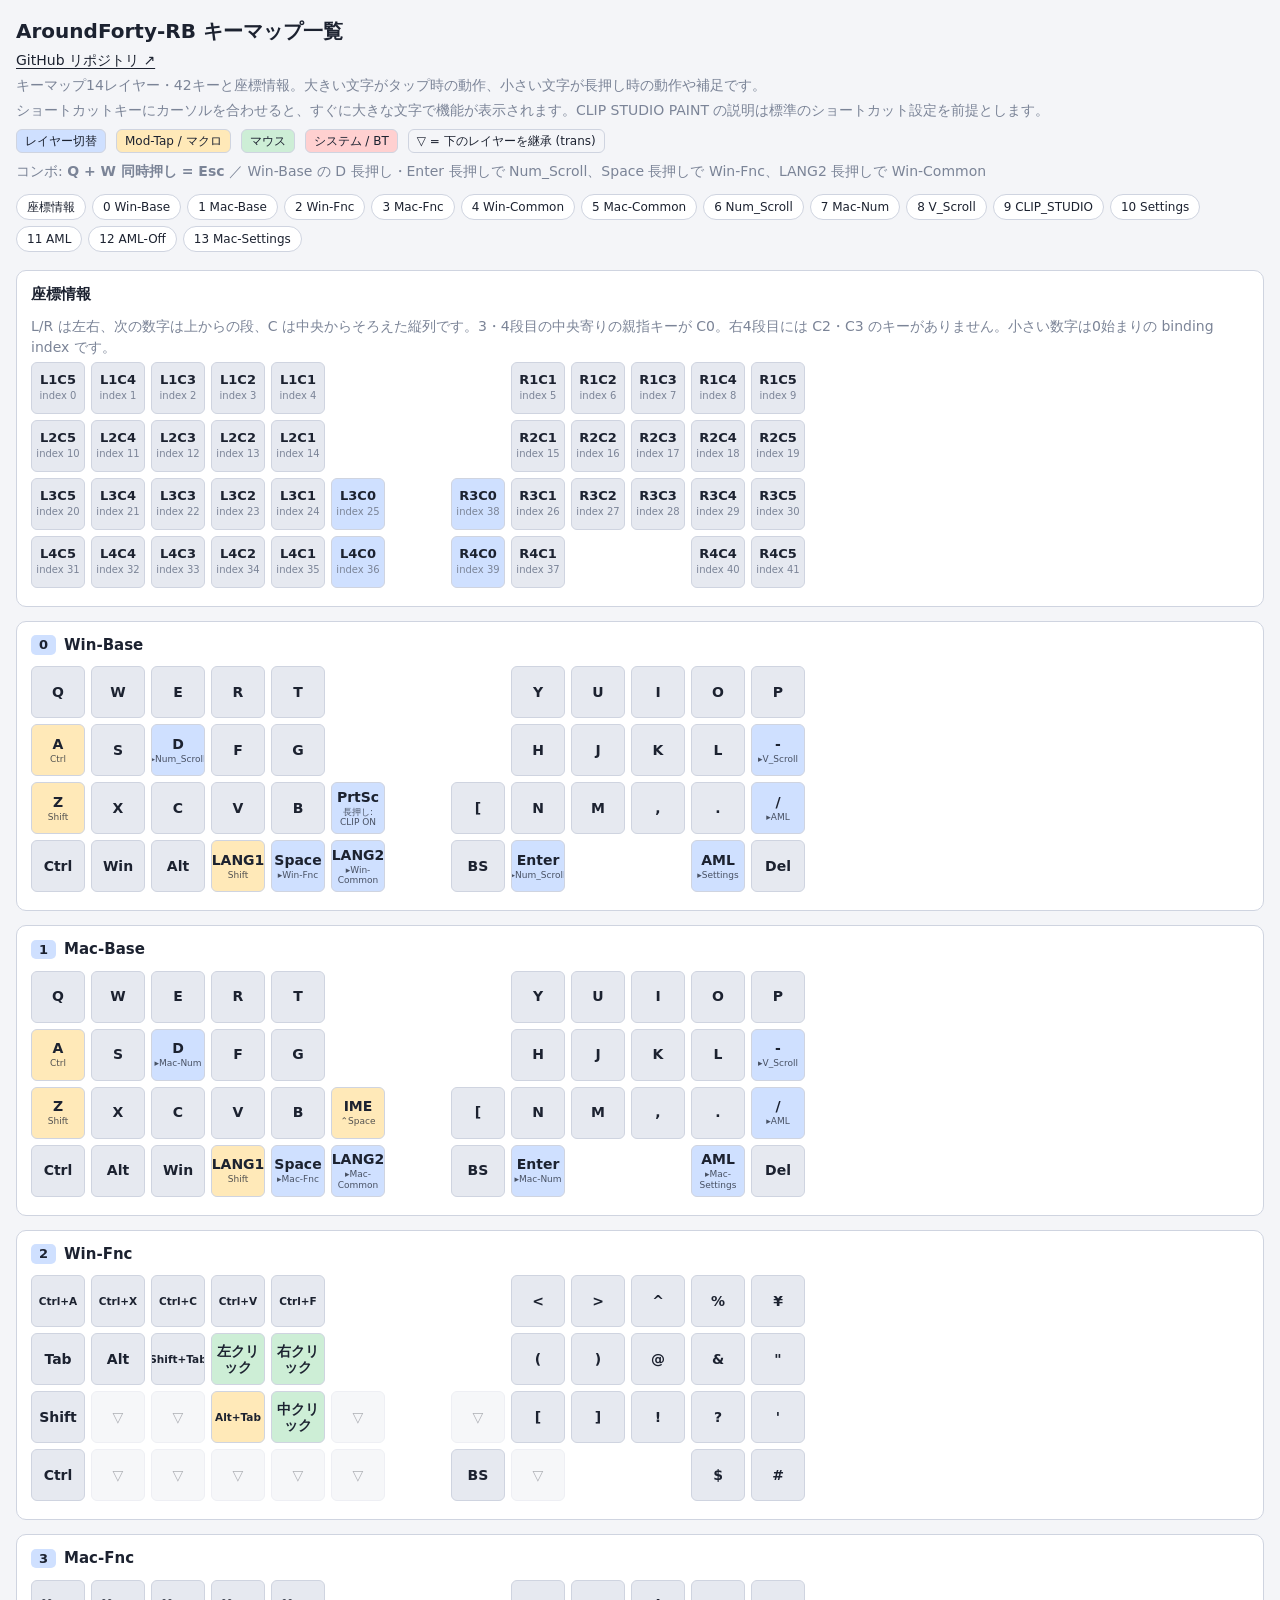
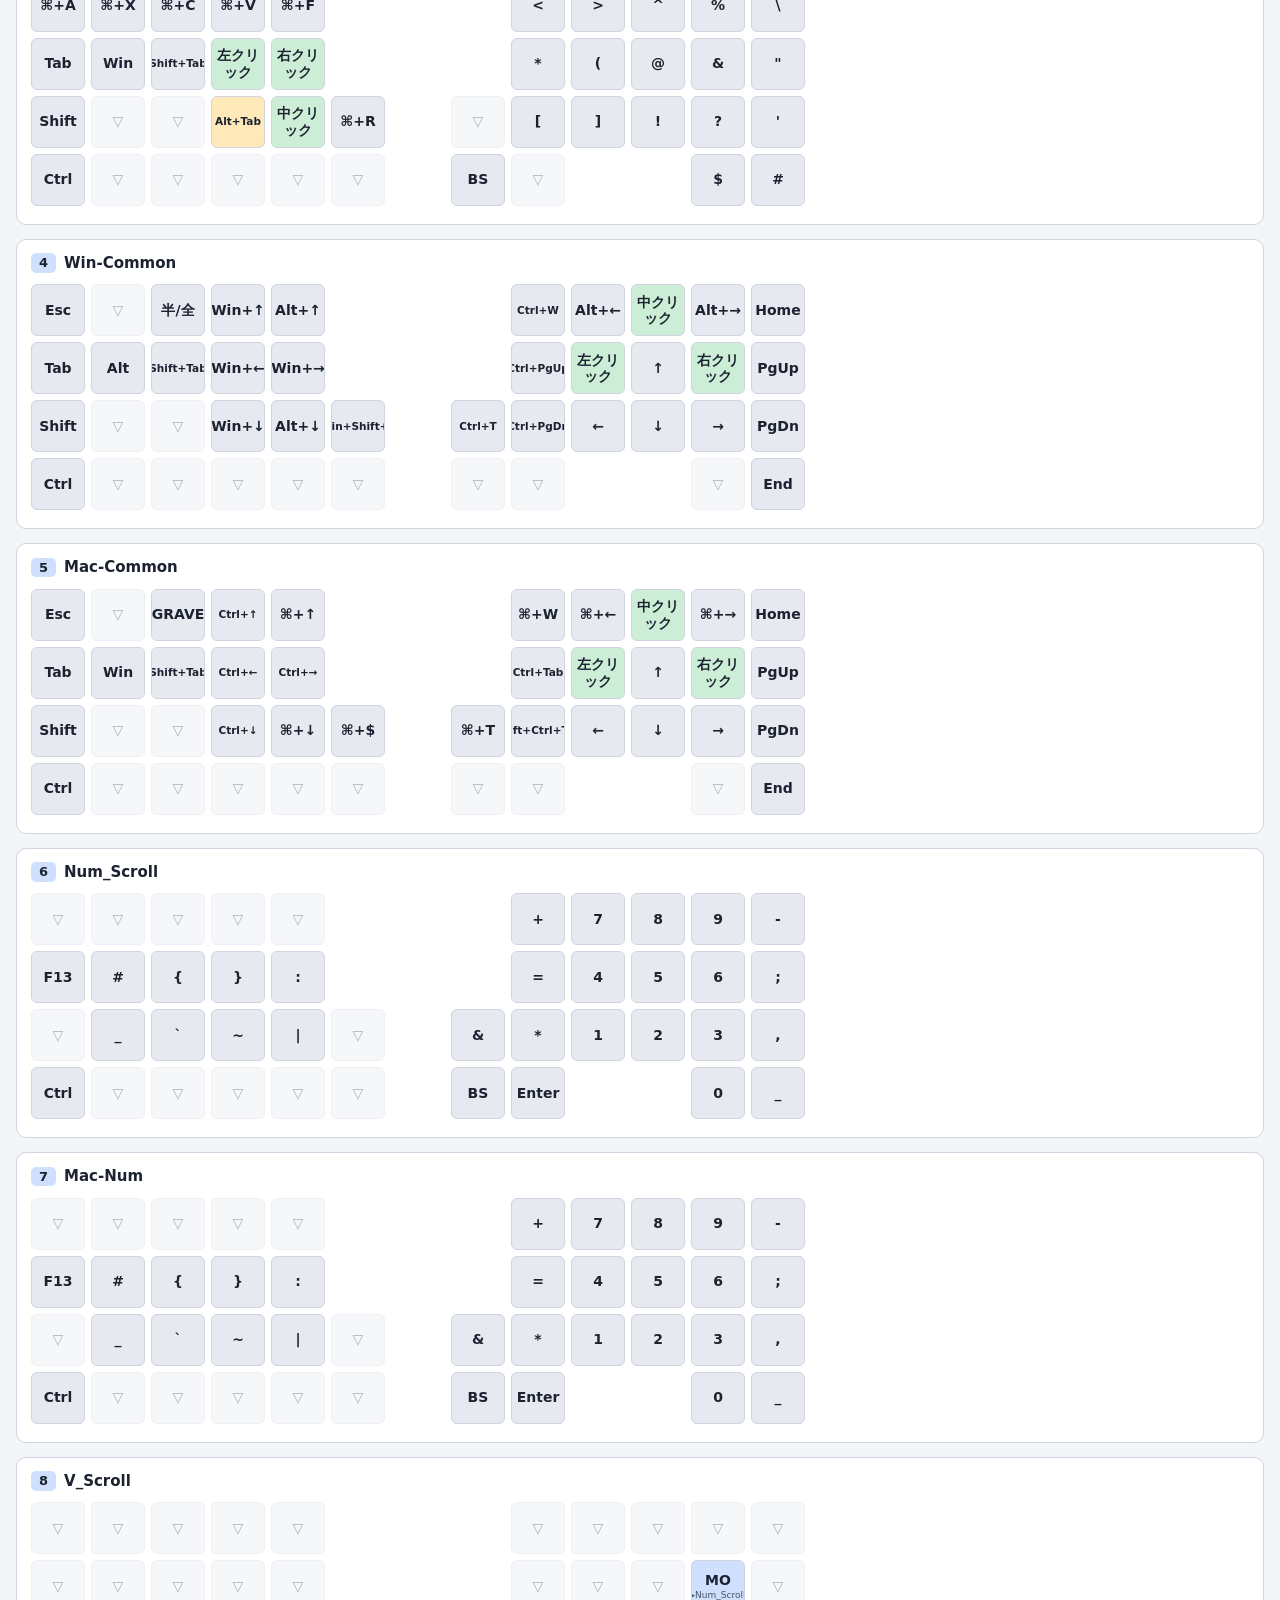
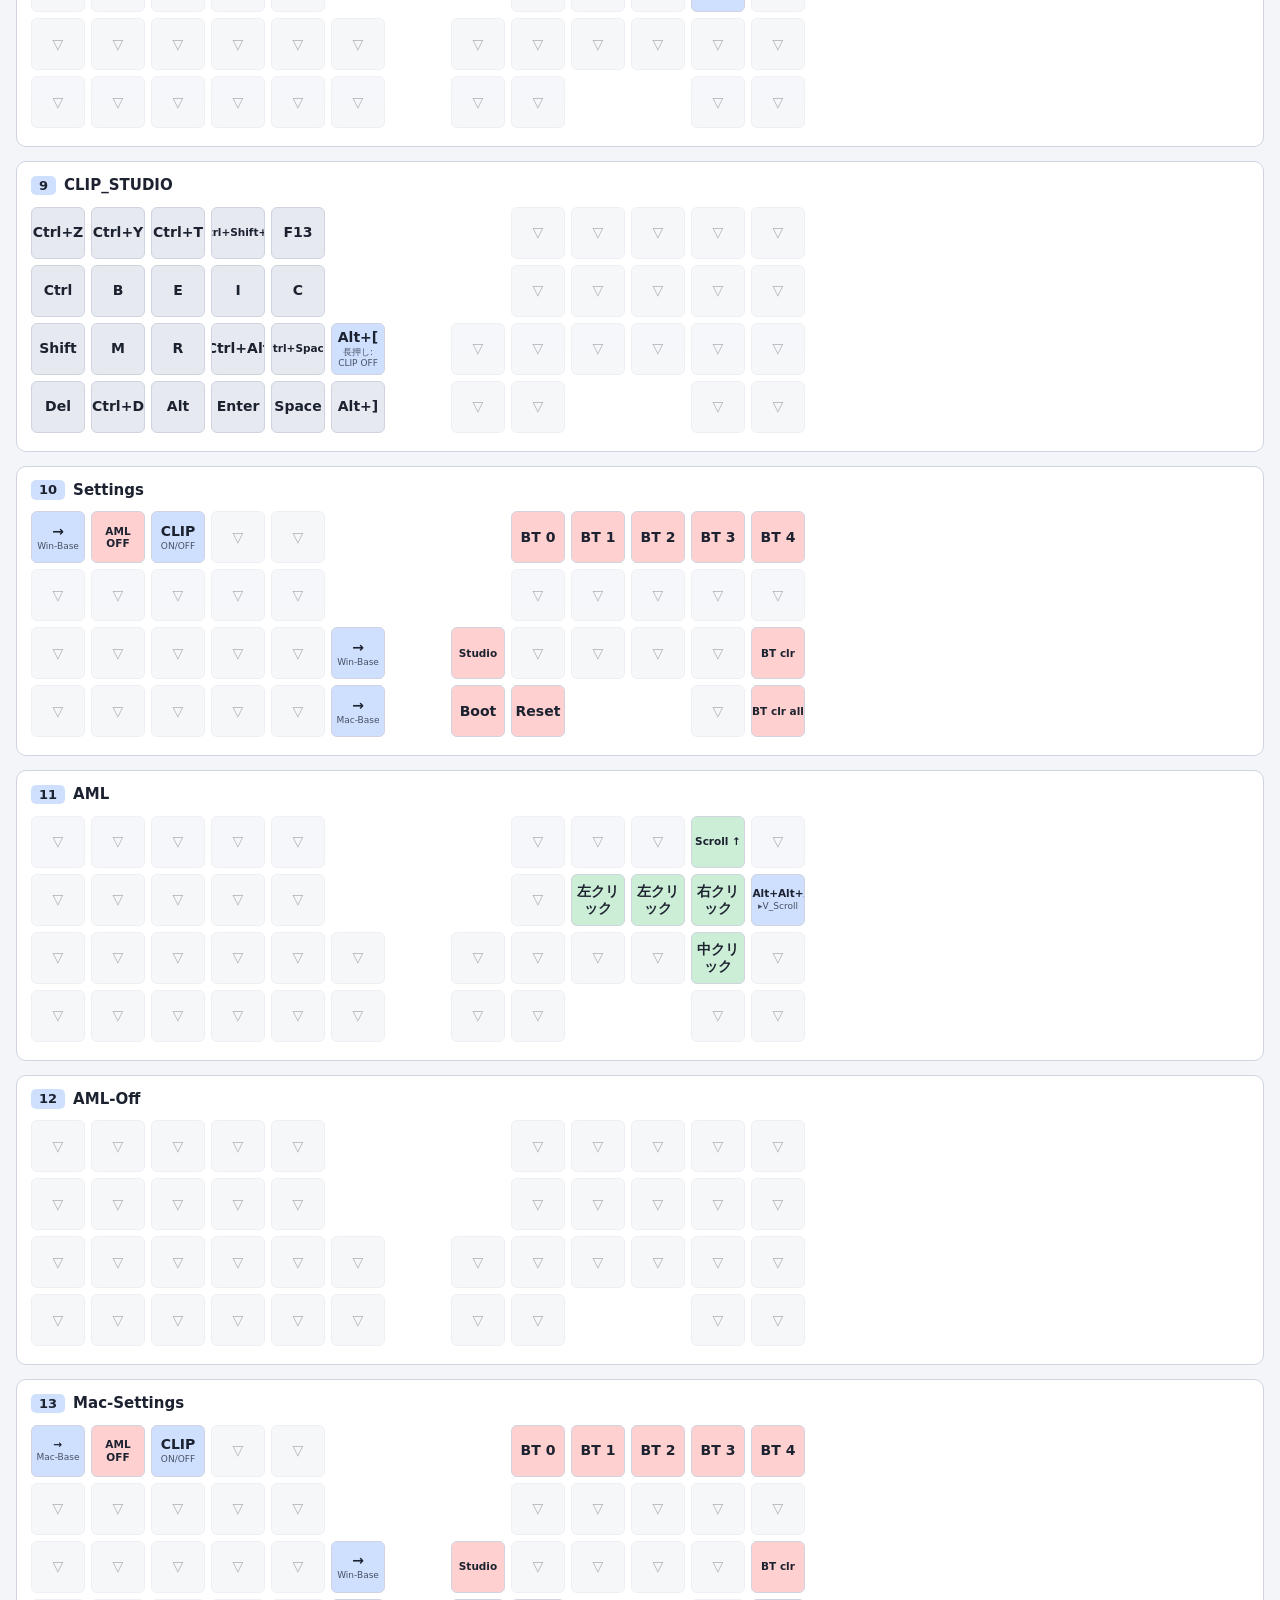
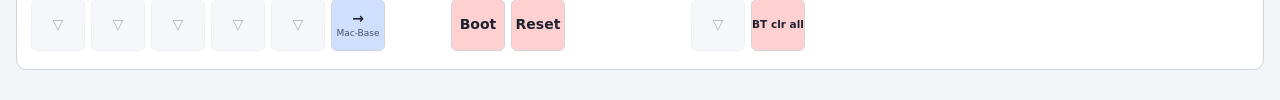
==== commit fe129874: "Map common index 2 to grave key" ====
--- a/Data/Firmware/aroundforty_rb_keymap.html
+++ b/Data/Firmware/aroundforty_rb_keymap.html
@@ -36,7 +36,7 @@
 <p>コンボ: <b>Q + W 同時押し = Esc</b> ／ Win-Base の D 長押し・Enter 長押しで Num_Scroll、Space 長押しで Win-Fnc、LANG2 長押しで Win-Common</p>
 <nav><a href="#coordinates">座標情報</a><a href="#l0">0 Win-Base</a><a href="#l1">1 Mac-Base</a><a href="#l2">2 Win-Fnc</a><a href="#l3">3 Mac-Fnc</a><a href="#l4">4 Win-Common</a><a href="#l5">5 Mac-Common</a><a href="#l6">6 Num_Scroll</a><a href="#l7">7 Mac-Num</a><a href="#l8">8 V_Scroll</a><a href="#l9">9 CLIP_STUDIO</a><a href="#l10">10 Settings</a><a href="#l11">11 AML</a><a href="#l12">12 AML-Off</a><a href="#l13">13 Mac-Settings</a></nav>
 <section id="coordinates"><h2>座標情報</h2><p>L/R は左右、次の数字は上からの段、C は中央からそろえた縦列です。3・4段目の中央寄りの親指キーが C0。右4段目には C2・C3 のキーがありません。小さい数字は0始まりの binding index です。</p><div class="bd"><div class="k coord" style="left:0px;top:0px"><b>L1C5</b><i>index 0</i></div><div class="k coord" style="left:60px;top:0px"><b>L1C4</b><i>index 1</i></div><div class="k coord" style="left:120px;top:0px"><b>L1C3</b><i>index 2</i></div><div class="k coord" style="left:180px;top:0px"><b>L1C2</b><i>index 3</i></div><div class="k coord" style="left:240px;top:0px"><b>L1C1</b><i>index 4</i></div><div class="k coord" style="left:480px;top:0px"><b>R1C1</b><i>index 5</i></div><div class="k coord" style="left:540px;top:0px"><b>R1C2</b><i>index 6</i></div><div class="k coord" style="left:600px;top:0px"><b>R1C3</b><i>index 7</i></div><div class="k coord" style="left:660px;top:0px"><b>R1C4</b><i>index 8</i></div><div class="k coord" style="left:720px;top:0px"><b>R1C5</b><i>index 9</i></div><div class="k coord" style="left:0px;top:58px"><b>L2C5</b><i>index 10</i></div><div class="k coord" style="left:60px;top:58px"><b>L2C4</b><i>index 11</i></div><div class="k coord" style="left:120px;top:58px"><b>L2C3</b><i>index 12</i></div><div class="k coord" style="left:180px;top:58px"><b>L2C2</b><i>index 13</i></div><div class="k coord" style="left:240px;top:58px"><b>L2C1</b><i>index 14</i></div><div class="k coord" style="left:480px;top:58px"><b>R2C1</b><i>index 15</i></div><div class="k coord" style="left:540px;top:58px"><b>R2C2</b><i>index 16</i></div><div class="k coord" style="left:600px;top:58px"><b>R2C3</b><i>index 17</i></div><div class="k coord" style="left:660px;top:58px"><b>R2C4</b><i>index 18</i></div><div class="k coord" style="left:720px;top:58px"><b>R2C5</b><i>index 19</i></div><div class="k coord" style="left:0px;top:116px"><b>L3C5</b><i>index 20</i></div><div class="k coord" style="left:60px;top:116px"><b>L3C4</b><i>index 21</i></div><div class="k coord" style="left:120px;top:116px"><b>L3C3</b><i>index 22</i></div><div class="k coord" style="left:180px;top:116px"><b>L3C2</b><i>index 23</i></div><div class="k coord" style="left:240px;top:116px"><b>L3C1</b><i>index 24</i></div><div class="k coord thumb" style="left:300px;top:116px"><b>L3C0</b><i>index 25</i></div><div class="k coord" style="left:480px;top:116px"><b>R3C1</b><i>index 26</i></div><div class="k coord" style="left:540px;top:116px"><b>R3C2</b><i>index 27</i></div><div class="k coord" style="left:600px;top:116px"><b>R3C3</b><i>index 28</i></div><div class="k coord" style="left:660px;top:116px"><b>R3C4</b><i>index 29</i></div><div class="k coord" style="left:720px;top:116px"><b>R3C5</b><i>index 30</i></div><div class="k coord" style="left:0px;top:174px"><b>L4C5</b><i>index 31</i></div><div class="k coord" style="left:60px;top:174px"><b>L4C4</b><i>index 32</i></div><div class="k coord" style="left:120px;top:174px"><b>L4C3</b><i>index 33</i></div><div class="k coord" style="left:180px;top:174px"><b>L4C2</b><i>index 34</i></div><div class="k coord" style="left:240px;top:174px"><b>L4C1</b><i>index 35</i></div><div class="k coord thumb" style="left:300px;top:174px"><b>L4C0</b><i>index 36</i></div><div class="k coord" style="left:480px;top:174px"><b>R4C1</b><i>index 37</i></div><div class="k coord thumb" style="left:420px;top:116px"><b>R3C0</b><i>index 38</i></div><div class="k coord thumb" style="left:420px;top:174px"><b>R4C0</b><i>index 39</i></div><div class="k coord" style="left:660px;top:174px"><b>R4C4</b><i>index 40</i></div><div class="k coord" style="left:720px;top:174px"><b>R4C5</b><i>index 41</i></div></div></section>
-<section id="l0"><h2><span>0</span>Win-Base</h2><div class="bd"><div class="k kp" style="left:0px;top:0px"><b>Q</b></div><div class="k kp" style="left:60px;top:0px"><b>W</b></div><div class="k kp" style="left:120px;top:0px"><b>E</b></div><div class="k kp" style="left:180px;top:0px"><b>R</b></div><div class="k kp" style="left:240px;top:0px"><b>T</b></div><div class="k kp" style="left:480px;top:0px"><b>Y</b></div><div class="k kp" style="left:540px;top:0px"><b>U</b></div><div class="k kp" style="left:600px;top:0px"><b>I</b></div><div class="k kp" style="left:660px;top:0px"><b>O</b></div><div class="k kp" style="left:720px;top:0px"><b>P</b></div><div class="k mt" style="left:0px;top:58px"><b>A</b><i>Ctrl</i></div><div class="k kp" style="left:60px;top:58px"><b>S</b></div><div class="k lt" style="left:120px;top:58px"><b>D</b><i>▸Num_Scroll</i></div><div class="k kp" style="left:180px;top:58px"><b>F</b></div><div class="k kp" style="left:240px;top:58px"><b>G</b></div><div class="k kp" style="left:480px;top:58px"><b>H</b></div><div class="k kp" style="left:540px;top:58px"><b>J</b></div><div class="k kp" style="left:600px;top:58px"><b>K</b></div><div class="k kp" style="left:660px;top:58px"><b>L</b></div><div class="k lt" style="left:720px;top:58px"><b>-</b><i>▸V_Scroll</i></div><div class="k mt" style="left:0px;top:116px"><b>Z</b><i>Shift</i></div><div class="k kp" style="left:60px;top:116px"><b>X</b></div><div class="k kp" style="left:120px;top:116px"><b>C</b></div><div class="k kp" style="left:180px;top:116px"><b>V</b></div><div class="k kp" style="left:240px;top:116px"><b>B</b></div><div class="k lt" style="left:300px;top:116px"><b>PrtSc</b><i>長押し: CLIP ON</i></div><div class="k kp" style="left:480px;top:116px"><b>N</b></div><div class="k kp" style="left:540px;top:116px"><b>M</b></div><div class="k kp" style="left:600px;top:116px"><b>,</b></div><div class="k kp" style="left:660px;top:116px"><b>.</b></div><div class="k lt" style="left:720px;top:116px"><b>/</b><i>▸AML</i></div><div class="k kp" style="left:0px;top:174px"><b>Ctrl</b></div><div class="k kp" style="left:60px;top:174px"><b>Win</b></div><div class="k kp" style="left:120px;top:174px"><b>Alt</b></div><div class="k mt" style="left:180px;top:174px"><b>LANG1</b><i>Shift</i></div><div class="k lt" style="left:240px;top:174px"><b>Space</b><i>▸Win-Fnc</i></div><div class="k lt" style="left:300px;top:174px"><b>LANG2</b><i>▸Win-Common</i></div><div class="k lt" style="left:480px;top:174px"><b>Enter</b><i>▸Num_Scroll</i></div><div class="k kp" style="left:420px;top:116px"><b>[</b></div><div class="k kp" style="left:420px;top:174px"><b>BS</b></div><div class="k lt" style="left:660px;top:174px"><b>AML</b><i>▸Settings</i></div><div class="k kp" style="left:720px;top:174px"><b>Del</b></div></div></section><section id="l1"><h2><span>1</span>Mac-Base</h2><div class="bd"><div class="k kp" style="left:0px;top:0px"><b>Q</b></div><div class="k kp" style="left:60px;top:0px"><b>W</b></div><div class="k kp" style="left:120px;top:0px"><b>E</b></div><div class="k kp" style="left:180px;top:0px"><b>R</b></div><div class="k kp" style="left:240px;top:0px"><b>T</b></div><div class="k kp" style="left:480px;top:0px"><b>Y</b></div><div class="k kp" style="left:540px;top:0px"><b>U</b></div><div class="k kp" style="left:600px;top:0px"><b>I</b></div><div class="k kp" style="left:660px;top:0px"><b>O</b></div><div class="k kp" style="left:720px;top:0px"><b>P</b></div><div class="k mt" style="left:0px;top:58px"><b>A</b><i>Ctrl</i></div><div class="k kp" style="left:60px;top:58px"><b>S</b></div><div class="k lt" style="left:120px;top:58px"><b>D</b><i>▸Mac-Num</i></div><div class="k kp" style="left:180px;top:58px"><b>F</b></div><div class="k kp" style="left:240px;top:58px"><b>G</b></div><div class="k kp" style="left:480px;top:58px"><b>H</b></div><div class="k kp" style="left:540px;top:58px"><b>J</b></div><div class="k kp" style="left:600px;top:58px"><b>K</b></div><div class="k kp" style="left:660px;top:58px"><b>L</b></div><div class="k lt" style="left:720px;top:58px"><b>-</b><i>▸V_Scroll</i></div><div class="k mt" style="left:0px;top:116px"><b>Z</b><i>Shift</i></div><div class="k kp" style="left:60px;top:116px"><b>X</b></div><div class="k kp" style="left:120px;top:116px"><b>C</b></div><div class="k kp" style="left:180px;top:116px"><b>V</b></div><div class="k kp" style="left:240px;top:116px"><b>B</b></div><div class="k mt" style="left:300px;top:116px" data-tooltip="Ctrl+Space：macOSの入力ソースを切り替え"><b>IME</b><i>⌃Space</i></div><div class="k kp" style="left:480px;top:116px"><b>N</b></div><div class="k kp" style="left:540px;top:116px"><b>M</b></div><div class="k kp" style="left:600px;top:116px"><b>,</b></div><div class="k kp" style="left:660px;top:116px"><b>.</b></div><div class="k lt" style="left:720px;top:116px"><b>/</b><i>▸AML</i></div><div class="k kp" style="left:0px;top:174px"><b>Ctrl</b></div><div class="k kp" style="left:60px;top:174px"><b>Alt</b></div><div class="k kp" style="left:120px;top:174px"><b>Win</b></div><div class="k mt" style="left:180px;top:174px"><b>LANG1</b><i>Shift</i></div><div class="k lt" style="left:240px;top:174px"><b>Space</b><i>▸Mac-Fnc</i></div><div class="k lt" style="left:300px;top:174px"><b>LANG2</b><i>▸Mac-Common</i></div><div class="k lt" style="left:480px;top:174px"><b>Enter</b><i>▸Mac-Num</i></div><div class="k kp" style="left:420px;top:116px"><b>[</b></div><div class="k kp" style="left:420px;top:174px"><b>BS</b></div><div class="k lt" style="left:660px;top:174px"><b>AML</b><i>▸Mac-Settings</i></div><div class="k kp" style="left:720px;top:174px"><b>Del</b></div></div></section><section id="l2"><h2><span>2</span>Win-Fnc</h2><div class="bd"><div class="k kp s" style="left:0px;top:0px" data-tooltip="すべて選択"><b>Ctrl+A</b></div><div class="k kp s" style="left:60px;top:0px" data-tooltip="切り取り"><b>Ctrl+X</b></div><div class="k kp s" style="left:120px;top:0px" data-tooltip="コピー"><b>Ctrl+C</b></div><div class="k kp s" style="left:180px;top:0px" data-tooltip="貼り付け"><b>Ctrl+V</b></div><div class="k kp s" style="left:240px;top:0px" data-tooltip="検索"><b>Ctrl+F</b></div><div class="k kp" style="left:480px;top:0px"><b>&lt;</b></div><div class="k kp" style="left:540px;top:0px"><b>&gt;</b></div><div class="k kp" style="left:600px;top:0px"><b>^</b></div><div class="k kp" style="left:660px;top:0px"><b>%</b></div><div class="k kp" style="left:720px;top:0px"><b>¥</b></div><div class="k kp" style="left:0px;top:58px"><b>Tab</b></div><div class="k kp" style="left:60px;top:58px"><b>Alt</b></div><div class="k kp s" style="left:120px;top:58px" data-tooltip="前の項目へ移動（アプリにより動作が異なります）"><b>Shift+Tab</b></div><div class="k ms" style="left:180px;top:58px"><b>左クリック</b></div><div class="k ms" style="left:240px;top:58px"><b>右クリック</b></div><div class="k kp" style="left:480px;top:58px"><b>(</b></div><div class="k kp" style="left:540px;top:58px"><b>)</b></div><div class="k kp" style="left:600px;top:58px"><b>@</b></div><div class="k kp" style="left:660px;top:58px"><b>&amp;</b></div><div class="k kp" style="left:720px;top:58px"><b>&quot;</b></div><div class="k kp" style="left:0px;top:116px"><b>Shift</b></div><div class="k tr" style="left:60px;top:116px"><b>▽</b></div><div class="k tr" style="left:120px;top:116px"><b>▽</b></div><div class="k mt s" style="left:180px;top:116px" data-tooltip="Windowsのアプリ切り替え"><b>Alt+Tab</b></div><div class="k ms" style="left:240px;top:116px"><b>中クリック</b></div><div class="k tr" style="left:300px;top:116px"><b>▽</b></div><div class="k kp" style="left:480px;top:116px"><b>[</b></div><div class="k kp" style="left:540px;top:116px"><b>]</b></div><div class="k kp" style="left:600px;top:116px"><b>!</b></div><div class="k kp" style="left:660px;top:116px"><b>?</b></div><div class="k kp" style="left:720px;top:116px"><b>&#x27;</b></div><div class="k kp" style="left:0px;top:174px"><b>Ctrl</b></div><div class="k tr" style="left:60px;top:174px"><b>▽</b></div><div class="k tr" style="left:120px;top:174px"><b>▽</b></div><div class="k tr" style="left:180px;top:174px"><b>▽</b></div><div class="k tr" style="left:240px;top:174px"><b>▽</b></div><div class="k tr" style="left:300px;top:174px"><b>▽</b></div><div class="k tr" style="left:480px;top:174px"><b>▽</b></div><div class="k tr" style="left:420px;top:116px"><b>▽</b></div><div class="k kp" style="left:420px;top:174px"><b>BS</b></div><div class="k kp" style="left:660px;top:174px"><b>$</b></div><div class="k kp" style="left:720px;top:174px"><b>#</b></div></div></section><section id="l3"><h2><span>3</span>Mac-Fnc</h2><div class="bd"><div class="k kp" style="left:0px;top:0px" data-tooltip="すべて選択"><b>⌘+A</b></div><div class="k kp" style="left:60px;top:0px" data-tooltip="切り取り"><b>⌘+X</b></div><div class="k kp" style="left:120px;top:0px" data-tooltip="コピー"><b>⌘+C</b></div><div class="k kp" style="left:180px;top:0px" data-tooltip="貼り付け"><b>⌘+V</b></div><div class="k kp" style="left:240px;top:0px" data-tooltip="検索"><b>⌘+F</b></div><div class="k kp" style="left:480px;top:0px"><b>&lt;</b></div><div class="k kp" style="left:540px;top:0px"><b>&gt;</b></div><div class="k kp" style="left:600px;top:0px"><b>^</b></div><div class="k kp" style="left:660px;top:0px"><b>%</b></div><div class="k kp" style="left:720px;top:0px"><b>\</b></div><div class="k kp" style="left:0px;top:58px"><b>Tab</b></div><div class="k kp" style="left:60px;top:58px"><b>Win</b></div><div class="k kp s" style="left:120px;top:58px" data-tooltip="前の項目へ移動（アプリにより動作が異なります）"><b>Shift+Tab</b></div><div class="k ms" style="left:180px;top:58px"><b>左クリック</b></div><div class="k ms" style="left:240px;top:58px"><b>右クリック</b></div><div class="k kp" style="left:480px;top:58px"><b>*</b></div><div class="k kp" style="left:540px;top:58px"><b>(</b></div><div class="k kp" style="left:600px;top:58px"><b>@</b></div><div class="k kp" style="left:660px;top:58px"><b>&amp;</b></div><div class="k kp" style="left:720px;top:58px"><b>&quot;</b></div><div class="k kp" style="left:0px;top:116px"><b>Shift</b></div><div class="k tr" style="left:60px;top:116px"><b>▽</b></div><div class="k tr" style="left:120px;top:116px"><b>▽</b></div><div class="k mt s" style="left:180px;top:116px" data-tooltip="Alt+Tabを送信（macOSでの動作は設定に依存）"><b>Alt+Tab</b></div><div class="k ms" style="left:240px;top:116px"><b>中クリック</b></div><div class="k kp" style="left:300px;top:116px" data-tooltip="再読み込み（対応アプリ）"><b>⌘+R</b></div><div class="k kp" style="left:480px;top:116px"><b>[</b></div><div class="k kp" style="left:540px;top:116px"><b>]</b></div><div class="k kp" style="left:600px;top:116px"><b>!</b></div><div class="k kp" style="left:660px;top:116px"><b>?</b></div><div class="k kp" style="left:720px;top:116px"><b>&#x27;</b></div><div class="k kp" style="left:0px;top:174px"><b>Ctrl</b></div><div class="k tr" style="left:60px;top:174px"><b>▽</b></div><div class="k tr" style="left:120px;top:174px"><b>▽</b></div><div class="k tr" style="left:180px;top:174px"><b>▽</b></div><div class="k tr" style="left:240px;top:174px"><b>▽</b></div><div class="k tr" style="left:300px;top:174px"><b>▽</b></div><div class="k tr" style="left:480px;top:174px"><b>▽</b></div><div class="k tr" style="left:420px;top:116px"><b>▽</b></div><div class="k kp" style="left:420px;top:174px"><b>BS</b></div><div class="k kp" style="left:660px;top:174px"><b>$</b></div><div class="k kp" style="left:720px;top:174px"><b>#</b></div></div></section><section id="l4"><h2><span>4</span>Win-Common</h2><div class="bd"><div class="k kp" style="left:0px;top:0px"><b>Esc</b></div><div class="k tr" style="left:60px;top:0px"><b>▽</b></div><div class="k tr" style="left:120px;top:0px"><b>▽</b></div><div class="k kp" style="left:180px;top:0px" data-tooltip="ウィンドウを最大化"><b>Win+↑</b></div><div class="k kp" style="left:240px;top:0px" data-tooltip="上へ移動（動作はアプリに依存）"><b>Alt+↑</b></div><div class="k kp s" style="left:480px;top:0px" data-tooltip="タブ・ウィンドウを閉じる（対応アプリ）"><b>Ctrl+W</b></div><div class="k kp" style="left:540px;top:0px" data-tooltip="前のページへ戻る（対応アプリ）"><b>Alt+←</b></div><div class="k ms" style="left:600px;top:0px"><b>中クリック</b></div><div class="k kp" style="left:660px;top:0px" data-tooltip="次のページへ進む（対応アプリ）"><b>Alt+→</b></div><div class="k kp" style="left:720px;top:0px"><b>Home</b></div><div class="k kp" style="left:0px;top:58px"><b>Tab</b></div><div class="k kp" style="left:60px;top:58px"><b>Alt</b></div><div class="k kp s" style="left:120px;top:58px" data-tooltip="前の項目へ移動（アプリにより動作が異なります）"><b>Shift+Tab</b></div><div class="k kp" style="left:180px;top:58px" data-tooltip="ウィンドウを画面左に配置"><b>Win+←</b></div><div class="k kp" style="left:240px;top:58px" data-tooltip="ウィンドウを画面右に配置"><b>Win+→</b></div><div class="k kp s" style="left:480px;top:58px" data-tooltip="前のタブへ（対応アプリ）"><b>Ctrl+PgUp</b></div><div class="k ms" style="left:540px;top:58px"><b>左クリック</b></div><div class="k kp" style="left:600px;top:58px"><b>↑</b></div><div class="k ms" style="left:660px;top:58px"><b>右クリック</b></div><div class="k kp" style="left:720px;top:58px"><b>PgUp</b></div><div class="k kp" style="left:0px;top:116px"><b>Shift</b></div><div class="k tr" style="left:60px;top:116px"><b>▽</b></div><div class="k tr" style="left:120px;top:116px"><b>▽</b></div><div class="k kp" style="left:180px;top:116px" data-tooltip="ウィンドウを元のサイズに戻す／最小化"><b>Win+↓</b></div><div class="k kp" style="left:240px;top:116px" data-tooltip="下へ移動（動作はアプリに依存）"><b>Alt+↓</b></div><div class="k kp s" style="left:300px;top:116px" data-tooltip="画面の一部を撮影"><b>Win+Shift+S</b></div><div class="k kp s" style="left:480px;top:116px" data-tooltip="次のタブへ（対応アプリ）"><b>Ctrl+PgDn</b></div><div class="k kp" style="left:540px;top:116px"><b>←</b></div><div class="k kp" style="left:600px;top:116px"><b>↓</b></div><div class="k kp" style="left:660px;top:116px"><b>→</b></div><div class="k kp" style="left:720px;top:116px"><b>PgDn</b></div><div class="k kp" style="left:0px;top:174px"><b>Ctrl</b></div><div class="k tr" style="left:60px;top:174px"><b>▽</b></div><div class="k tr" style="left:120px;top:174px"><b>▽</b></div><div class="k tr" style="left:180px;top:174px"><b>▽</b></div><div class="k tr" style="left:240px;top:174px"><b>▽</b></div><div class="k tr" style="left:300px;top:174px"><b>▽</b></div><div class="k tr" style="left:480px;top:174px"><b>▽</b></div><div class="k kp s" style="left:420px;top:116px" data-tooltip="新しいタブを開く（対応アプリ）"><b>Ctrl+T</b></div><div class="k tr" style="left:420px;top:174px"><b>▽</b></div><div class="k tr" style="left:660px;top:174px"><b>▽</b></div><div class="k kp" style="left:720px;top:174px"><b>End</b></div></div></section><section id="l5"><h2><span>5</span>Mac-Common</h2><div class="bd"><div class="k kp" style="left:0px;top:0px"><b>Esc</b></div><div class="k tr" style="left:60px;top:0px"><b>▽</b></div><div class="k tr" style="left:120px;top:0px"><b>▽</b></div><div class="k kp s" style="left:180px;top:0px" data-tooltip="Mission Control を開く"><b>Ctrl+↑</b></div><div class="k kp" style="left:240px;top:0px" data-tooltip="文書の先頭へ移動"><b>⌘+↑</b></div><div class="k kp" style="left:480px;top:0px" data-tooltip="タブ・ウィンドウを閉じる"><b>⌘+W</b></div><div class="k kp" style="left:540px;top:0px" data-tooltip="行の先頭へ移動"><b>⌘+←</b></div><div class="k ms" style="left:600px;top:0px"><b>中クリック</b></div><div class="k kp" style="left:660px;top:0px" data-tooltip="行の末尾へ移動"><b>⌘+→</b></div><div class="k kp" style="left:720px;top:0px"><b>Home</b></div><div class="k kp" style="left:0px;top:58px"><b>Tab</b></div><div class="k kp" style="left:60px;top:58px"><b>Win</b></div><div class="k kp s" style="left:120px;top:58px" data-tooltip="前の項目へ移動（アプリにより動作が異なります）"><b>Shift+Tab</b></div><div class="k kp s" style="left:180px;top:58px" data-tooltip="左のデスクトップへ切り替え"><b>Ctrl+←</b></div><div class="k kp s" style="left:240px;top:58px" data-tooltip="右のデスクトップへ切り替え"><b>Ctrl+→</b></div><div class="k kp s" style="left:480px;top:58px" data-tooltip="次のタブへ（対応アプリ）"><b>Ctrl+Tab</b></div><div class="k ms" style="left:540px;top:58px"><b>左クリック</b></div><div class="k kp" style="left:600px;top:58px"><b>↑</b></div><div class="k ms" style="left:660px;top:58px"><b>右クリック</b></div><div class="k kp" style="left:720px;top:58px"><b>PgUp</b></div><div class="k kp" style="left:0px;top:116px"><b>Shift</b></div><div class="k tr" style="left:60px;top:116px"><b>▽</b></div><div class="k tr" style="left:120px;top:116px"><b>▽</b></div><div class="k kp s" style="left:180px;top:116px" data-tooltip="現在のアプリのウィンドウを表示"><b>Ctrl+↓</b></div><div class="k kp" style="left:240px;top:116px" data-tooltip="文書の末尾へ移動"><b>⌘+↓</b></div><div class="k kp" style="left:300px;top:116px" data-tooltip="画面の一部を撮影（⌘+Shift+4）"><b>⌘+$</b></div><div class="k kp s" style="left:480px;top:116px" data-tooltip="前のタブへ（対応アプリ）"><b>Shift+Ctrl+Tab</b></div><div class="k kp" style="left:540px;top:116px"><b>←</b></div><div class="k kp" style="left:600px;top:116px"><b>↓</b></div><div class="k kp" style="left:660px;top:116px"><b>→</b></div><div class="k kp" style="left:720px;top:116px"><b>PgDn</b></div><div class="k kp" style="left:0px;top:174px"><b>Ctrl</b></div><div class="k tr" style="left:60px;top:174px"><b>▽</b></div><div class="k tr" style="left:120px;top:174px"><b>▽</b></div><div class="k tr" style="left:180px;top:174px"><b>▽</b></div><div class="k tr" style="left:240px;top:174px"><b>▽</b></div><div class="k tr" style="left:300px;top:174px"><b>▽</b></div><div class="k tr" style="left:480px;top:174px"><b>▽</b></div><div class="k kp" style="left:420px;top:116px" data-tooltip="新しいタブを開く（対応アプリ）"><b>⌘+T</b></div><div class="k tr" style="left:420px;top:174px"><b>▽</b></div><div class="k tr" style="left:660px;top:174px"><b>▽</b></div><div class="k kp" style="left:720px;top:174px"><b>End</b></div></div></section><section id="l6"><h2><span>6</span>Num_Scroll</h2><div class="bd"><div class="k tr" style="left:0px;top:0px"><b>▽</b></div><div class="k tr" style="left:60px;top:0px"><b>▽</b></div><div class="k tr" style="left:120px;top:0px"><b>▽</b></div><div class="k tr" style="left:180px;top:0px"><b>▽</b></div><div class="k tr" style="left:240px;top:0px"><b>▽</b></div><div class="k kp" style="left:480px;top:0px"><b>+</b></div><div class="k kp" style="left:540px;top:0px"><b>7</b></div><div class="k kp" style="left:600px;top:0px"><b>8</b></div><div class="k kp" style="left:660px;top:0px"><b>9</b></div><div class="k kp" style="left:720px;top:0px"><b>-</b></div><div class="k kp" style="left:0px;top:58px"><b>F13</b></div><div class="k kp" style="left:60px;top:58px"><b>#</b></div><div class="k kp" style="left:120px;top:58px"><b>{</b></div><div class="k kp" style="left:180px;top:58px"><b>}</b></div><div class="k kp" style="left:240px;top:58px"><b>:</b></div><div class="k kp" style="left:480px;top:58px"><b>=</b></div><div class="k kp" style="left:540px;top:58px"><b>4</b></div><div class="k kp" style="left:600px;top:58px"><b>5</b></div><div class="k kp" style="left:660px;top:58px"><b>6</b></div><div class="k kp" style="left:720px;top:58px"><b>;</b></div><div class="k tr" style="left:0px;top:116px"><b>▽</b></div><div class="k kp" style="left:60px;top:116px"><b>_</b></div><div class="k kp" style="left:120px;top:116px"><b>`</b></div><div class="k kp" style="left:180px;top:116px"><b>~</b></div><div class="k kp" style="left:240px;top:116px"><b>|</b></div><div class="k tr" style="left:300px;top:116px"><b>▽</b></div><div class="k kp" style="left:480px;top:116px"><b>*</b></div><div class="k kp" style="left:540px;top:116px"><b>1</b></div><div class="k kp" style="left:600px;top:116px"><b>2</b></div><div class="k kp" style="left:660px;top:116px"><b>3</b></div><div class="k kp" style="left:720px;top:116px"><b>,</b></div><div class="k kp" style="left:0px;top:174px"><b>Ctrl</b></div><div class="k tr" style="left:60px;top:174px"><b>▽</b></div><div class="k tr" style="left:120px;top:174px"><b>▽</b></div><div class="k tr" style="left:180px;top:174px"><b>▽</b></div><div class="k tr" style="left:240px;top:174px"><b>▽</b></div><div class="k tr" style="left:300px;top:174px"><b>▽</b></div><div class="k kp" style="left:480px;top:174px"><b>Enter</b></div><div class="k kp" style="left:420px;top:116px"><b>&amp;</b></div><div class="k kp" style="left:420px;top:174px"><b>BS</b></div><div class="k kp" style="left:660px;top:174px"><b>0</b></div><div class="k kp" style="left:720px;top:174px"><b>_</b></div></div></section><section id="l7"><h2><span>7</span>Mac-Num</h2><div class="bd"><div class="k tr" style="left:0px;top:0px"><b>▽</b></div><div class="k tr" style="left:60px;top:0px"><b>▽</b></div><div class="k tr" style="left:120px;top:0px"><b>▽</b></div><div class="k tr" style="left:180px;top:0px"><b>▽</b></div><div class="k tr" style="left:240px;top:0px"><b>▽</b></div><div class="k kp" style="left:480px;top:0px"><b>+</b></div><div class="k kp" style="left:540px;top:0px"><b>7</b></div><div class="k kp" style="left:600px;top:0px"><b>8</b></div><div class="k kp" style="left:660px;top:0px"><b>9</b></div><div class="k kp" style="left:720px;top:0px"><b>-</b></div><div class="k kp" style="left:0px;top:58px"><b>F13</b></div><div class="k kp" style="left:60px;top:58px"><b>#</b></div><div class="k kp" style="left:120px;top:58px"><b>{</b></div><div class="k kp" style="left:180px;top:58px"><b>}</b></div><div class="k kp" style="left:240px;top:58px"><b>:</b></div><div class="k kp" style="left:480px;top:58px"><b>=</b></div><div class="k kp" style="left:540px;top:58px"><b>4</b></div><div class="k kp" style="left:600px;top:58px"><b>5</b></div><div class="k kp" style="left:660px;top:58px"><b>6</b></div><div class="k kp" style="left:720px;top:58px"><b>;</b></div><div class="k tr" style="left:0px;top:116px"><b>▽</b></div><div class="k kp" style="left:60px;top:116px"><b>_</b></div><div class="k kp" style="left:120px;top:116px"><b>`</b></div><div class="k kp" style="left:180px;top:116px"><b>~</b></div><div class="k kp" style="left:240px;top:116px"><b>|</b></div><div class="k tr" style="left:300px;top:116px"><b>▽</b></div><div class="k kp" style="left:480px;top:116px"><b>*</b></div><div class="k kp" style="left:540px;top:116px"><b>1</b></div><div class="k kp" style="left:600px;top:116px"><b>2</b></div><div class="k kp" style="left:660px;top:116px"><b>3</b></div><div class="k kp" style="left:720px;top:116px"><b>,</b></div><div class="k kp" style="left:0px;top:174px"><b>Ctrl</b></div><div class="k tr" style="left:60px;top:174px"><b>▽</b></div><div class="k tr" style="left:120px;top:174px"><b>▽</b></div><div class="k tr" style="left:180px;top:174px"><b>▽</b></div><div class="k tr" style="left:240px;top:174px"><b>▽</b></div><div class="k tr" style="left:300px;top:174px"><b>▽</b></div><div class="k kp" style="left:480px;top:174px"><b>Enter</b></div><div class="k kp" style="left:420px;top:116px"><b>&amp;</b></div><div class="k kp" style="left:420px;top:174px"><b>BS</b></div><div class="k kp" style="left:660px;top:174px"><b>0</b></div><div class="k kp" style="left:720px;top:174px"><b>_</b></div></div></section><section id="l8"><h2><span>8</span>V_Scroll</h2><div class="bd"><div class="k tr" style="left:0px;top:0px"><b>▽</b></div><div class="k tr" style="left:60px;top:0px"><b>▽</b></div><div class="k tr" style="left:120px;top:0px"><b>▽</b></div><div class="k tr" style="left:180px;top:0px"><b>▽</b></div><div class="k tr" style="left:240px;top:0px"><b>▽</b></div><div class="k tr" style="left:480px;top:0px"><b>▽</b></div><div class="k tr" style="left:540px;top:0px"><b>▽</b></div><div class="k tr" style="left:600px;top:0px"><b>▽</b></div><div class="k tr" style="left:660px;top:0px"><b>▽</b></div><div class="k tr" style="left:720px;top:0px"><b>▽</b></div><div class="k tr" style="left:0px;top:58px"><b>▽</b></div><div class="k tr" style="left:60px;top:58px"><b>▽</b></div><div class="k tr" style="left:120px;top:58px"><b>▽</b></div><div class="k tr" style="left:180px;top:58px"><b>▽</b></div><div class="k tr" style="left:240px;top:58px"><b>▽</b></div><div class="k tr" style="left:480px;top:58px"><b>▽</b></div><div class="k tr" style="left:540px;top:58px"><b>▽</b></div><div class="k tr" style="left:600px;top:58px"><b>▽</b></div><div class="k lt" style="left:660px;top:58px"><b>MO</b><i>▸Num_Scroll</i></div><div class="k tr" style="left:720px;top:58px"><b>▽</b></div><div class="k tr" style="left:0px;top:116px"><b>▽</b></div><div class="k tr" style="left:60px;top:116px"><b>▽</b></div><div class="k tr" style="left:120px;top:116px"><b>▽</b></div><div class="k tr" style="left:180px;top:116px"><b>▽</b></div><div class="k tr" style="left:240px;top:116px"><b>▽</b></div><div class="k tr" style="left:300px;top:116px"><b>▽</b></div><div class="k tr" style="left:480px;top:116px"><b>▽</b></div><div class="k tr" style="left:540px;top:116px"><b>▽</b></div><div class="k tr" style="left:600px;top:116px"><b>▽</b></div><div class="k tr" style="left:660px;top:116px"><b>▽</b></div><div class="k tr" style="left:720px;top:116px"><b>▽</b></div><div class="k tr" style="left:0px;top:174px"><b>▽</b></div><div class="k tr" style="left:60px;top:174px"><b>▽</b></div><div class="k tr" style="left:120px;top:174px"><b>▽</b></div><div class="k tr" style="left:180px;top:174px"><b>▽</b></div><div class="k tr" style="left:240px;top:174px"><b>▽</b></div><div class="k tr" style="left:300px;top:174px"><b>▽</b></div><div class="k tr" style="left:480px;top:174px"><b>▽</b></div><div class="k tr" style="left:420px;top:116px"><b>▽</b></div><div class="k tr" style="left:420px;top:174px"><b>▽</b></div><div class="k tr" style="left:660px;top:174px"><b>▽</b></div><div class="k tr" style="left:720px;top:174px"><b>▽</b></div></div></section><section id="l9"><h2><span>9</span>CLIP_STUDIO</h2><div class="bd"><div class="k kp" style="left:0px;top:0px" data-tooltip="CLIP STUDIO PAINT：取り消し"><b>Ctrl+Z</b></div><div class="k kp" style="left:60px;top:0px" data-tooltip="CLIP STUDIO PAINT：やり直し"><b>Ctrl+Y</b></div><div class="k kp" style="left:120px;top:0px" data-tooltip="CLIP STUDIO PAINT：拡大・縮小／回転変形"><b>Ctrl+T</b></div><div class="k kp s" style="left:180px;top:0px" data-tooltip="CLIP STUDIO PAINT：新規ラスターレイヤー"><b>Ctrl+Shift+N</b></div><div class="k kp" style="left:240px;top:0px" data-tooltip="F13を送信（割り当てた機能はアプリ設定による）"><b>F13</b></div><div class="k tr" style="left:480px;top:0px"><b>▽</b></div><div class="k tr" style="left:540px;top:0px"><b>▽</b></div><div class="k tr" style="left:600px;top:0px"><b>▽</b></div><div class="k tr" style="left:660px;top:0px"><b>▽</b></div><div class="k tr" style="left:720px;top:0px"><b>▽</b></div><div class="k kp" style="left:0px;top:58px"><b>Ctrl</b></div><div class="k kp" style="left:60px;top:58px" data-tooltip="CLIP STUDIO PAINT：ブラシツール"><b>B</b></div><div class="k kp" style="left:120px;top:58px" data-tooltip="CLIP STUDIO PAINT：消しゴムツール"><b>E</b></div><div class="k kp" style="left:180px;top:58px" data-tooltip="CLIP STUDIO PAINT：スポイトツール"><b>I</b></div><div class="k kp" style="left:240px;top:58px" data-tooltip="CLIP STUDIO PAINT：描画色と透明色を切り替え"><b>C</b></div><div class="k tr" style="left:480px;top:58px"><b>▽</b></div><div class="k tr" style="left:540px;top:58px"><b>▽</b></div><div class="k tr" style="left:600px;top:58px"><b>▽</b></div><div class="k tr" style="left:660px;top:58px"><b>▽</b></div><div class="k tr" style="left:720px;top:58px"><b>▽</b></div><div class="k kp" style="left:0px;top:116px"><b>Shift</b></div><div class="k kp" style="left:60px;top:116px" data-tooltip="CLIP STUDIO PAINT：選択範囲ツール"><b>M</b></div><div class="k kp" style="left:120px;top:116px" data-tooltip="CLIP STUDIO PAINT：回転ツール"><b>R</b></div><div class="k kp" style="left:180px;top:116px" data-tooltip="CLIP STUDIO PAINT：押しながらドラッグでブラシサイズ変更"><b>Ctrl+Alt</b></div><div class="k kp s" style="left:240px;top:116px" data-tooltip="CLIP STUDIO PAINT：押しながらクリックで拡大"><b>Ctrl+Space</b></div><div class="k lt" style="left:300px;top:116px" data-tooltip="CLIP STUDIO PAINT：下のレイヤーを選択／長押しでCLIPレイヤーをOFF"><b>Alt+[</b><i>長押し: CLIP OFF</i></div><div class="k tr" style="left:480px;top:116px"><b>▽</b></div><div class="k tr" style="left:540px;top:116px"><b>▽</b></div><div class="k tr" style="left:600px;top:116px"><b>▽</b></div><div class="k tr" style="left:660px;top:116px"><b>▽</b></div><div class="k tr" style="left:720px;top:116px"><b>▽</b></div><div class="k kp" style="left:0px;top:174px"><b>Del</b></div><div class="k kp" style="left:60px;top:174px" data-tooltip="CLIP STUDIO PAINT：選択解除"><b>Ctrl+D</b></div><div class="k kp" style="left:120px;top:174px"><b>Alt</b></div><div class="k kp" style="left:180px;top:174px"><b>Enter</b></div><div class="k kp" style="left:240px;top:174px"><b>Space</b></div><div class="k kp" style="left:300px;top:174px" data-tooltip="CLIP STUDIO PAINT：上のレイヤーを選択"><b>Alt+]</b></div><div class="k tr" style="left:480px;top:174px"><b>▽</b></div><div class="k tr" style="left:420px;top:116px"><b>▽</b></div><div class="k tr" style="left:420px;top:174px"><b>▽</b></div><div class="k tr" style="left:660px;top:174px"><b>▽</b></div><div class="k tr" style="left:720px;top:174px"><b>▽</b></div></div></section><section id="l10"><h2><span>10</span>Settings</h2><div class="bd"><div class="k lt" style="left:0px;top:0px"><b>→</b><i>Win-Base</i></div><div class="k sy s" style="left:60px;top:0px"><b>AML OFF</b></div><div class="k lt" style="left:120px;top:0px"><b>CLIP</b><i>ON/OFF</i></div><div class="k tr" style="left:180px;top:0px"><b>▽</b></div><div class="k tr" style="left:240px;top:0px"><b>▽</b></div><div class="k sy" style="left:480px;top:0px"><b>BT 0</b></div><div class="k sy" style="left:540px;top:0px"><b>BT 1</b></div><div class="k sy" style="left:600px;top:0px"><b>BT 2</b></div><div class="k sy" style="left:660px;top:0px"><b>BT 3</b></div><div class="k sy" style="left:720px;top:0px"><b>BT 4</b></div><div class="k tr" style="left:0px;top:58px"><b>▽</b></div><div class="k tr" style="left:60px;top:58px"><b>▽</b></div><div class="k tr" style="left:120px;top:58px"><b>▽</b></div><div class="k tr" style="left:180px;top:58px"><b>▽</b></div><div class="k tr" style="left:240px;top:58px"><b>▽</b></div><div class="k tr" style="left:480px;top:58px"><b>▽</b></div><div class="k tr" style="left:540px;top:58px"><b>▽</b></div><div class="k tr" style="left:600px;top:58px"><b>▽</b></div><div class="k tr" style="left:660px;top:58px"><b>▽</b></div><div class="k tr" style="left:720px;top:58px"><b>▽</b></div><div class="k tr" style="left:0px;top:116px"><b>▽</b></div><div class="k tr" style="left:60px;top:116px"><b>▽</b></div><div class="k tr" style="left:120px;top:116px"><b>▽</b></div><div class="k tr" style="left:180px;top:116px"><b>▽</b></div><div class="k tr" style="left:240px;top:116px"><b>▽</b></div><div class="k lt" style="left:300px;top:116px"><b>→</b><i>Win-Base</i></div><div class="k tr" style="left:480px;top:116px"><b>▽</b></div><div class="k tr" style="left:540px;top:116px"><b>▽</b></div><div class="k tr" style="left:600px;top:116px"><b>▽</b></div><div class="k tr" style="left:660px;top:116px"><b>▽</b></div><div class="k sy s" style="left:720px;top:116px"><b>BT clr</b></div><div class="k tr" style="left:0px;top:174px"><b>▽</b></div><div class="k tr" style="left:60px;top:174px"><b>▽</b></div><div class="k tr" style="left:120px;top:174px"><b>▽</b></div><div class="k tr" style="left:180px;top:174px"><b>▽</b></div><div class="k tr" style="left:240px;top:174px"><b>▽</b></div><div class="k lt" style="left:300px;top:174px"><b>→</b><i>Mac-Base</i></div><div class="k sy" style="left:480px;top:174px"><b>Reset</b></div><div class="k sy s" style="left:420px;top:116px"><b>Studio</b></div><div class="k sy" style="left:420px;top:174px"><b>Boot</b></div><div class="k tr" style="left:660px;top:174px"><b>▽</b></div><div class="k sy s" style="left:720px;top:174px"><b>BT clr all</b></div></div></section><section id="l11"><h2><span>11</span>AML</h2><div class="bd"><div class="k tr" style="left:0px;top:0px"><b>▽</b></div><div class="k tr" style="left:60px;top:0px"><b>▽</b></div><div class="k tr" style="left:120px;top:0px"><b>▽</b></div><div class="k tr" style="left:180px;top:0px"><b>▽</b></div><div class="k tr" style="left:240px;top:0px"><b>▽</b></div><div class="k tr" style="left:480px;top:0px"><b>▽</b></div><div class="k tr" style="left:540px;top:0px"><b>▽</b></div><div class="k tr" style="left:600px;top:0px"><b>▽</b></div><div class="k ms s" style="left:660px;top:0px"><b>Scroll ↑</b></div><div class="k tr" style="left:720px;top:0px"><b>▽</b></div><div class="k tr" style="left:0px;top:58px"><b>▽</b></div><div class="k tr" style="left:60px;top:58px"><b>▽</b></div><div class="k tr" style="left:120px;top:58px"><b>▽</b></div><div class="k tr" style="left:180px;top:58px"><b>▽</b></div><div class="k tr" style="left:240px;top:58px"><b>▽</b></div><div class="k tr" style="left:480px;top:58px"><b>▽</b></div><div class="k ms" style="left:540px;top:58px"><b>左クリック</b></div><div class="k ms" style="left:600px;top:58px"><b>左クリック</b></div><div class="k ms" style="left:660px;top:58px"><b>右クリック</b></div><div class="k lt s" style="left:720px;top:58px" data-tooltip="タップ：RAlt+Alt+Aを送信（アプリ設定に依存）／長押し：V_Scroll"><b>RAlt+Alt+A</b><i>▸V_Scroll</i></div><div class="k tr" style="left:0px;top:116px"><b>▽</b></div><div class="k tr" style="left:60px;top:116px"><b>▽</b></div><div class="k tr" style="left:120px;top:116px"><b>▽</b></div><div class="k tr" style="left:180px;top:116px"><b>▽</b></div><div class="k tr" style="left:240px;top:116px"><b>▽</b></div><div class="k tr" style="left:300px;top:116px"><b>▽</b></div><div class="k tr" style="left:480px;top:116px"><b>▽</b></div><div class="k tr" style="left:540px;top:116px"><b>▽</b></div><div class="k tr" style="left:600px;top:116px"><b>▽</b></div><div class="k ms" style="left:660px;top:116px"><b>中クリック</b></div><div class="k tr" style="left:720px;top:116px"><b>▽</b></div><div class="k tr" style="left:0px;top:174px"><b>▽</b></div><div class="k tr" style="left:60px;top:174px"><b>▽</b></div><div class="k tr" style="left:120px;top:174px"><b>▽</b></div><div class="k tr" style="left:180px;top:174px"><b>▽</b></div><div class="k tr" style="left:240px;top:174px"><b>▽</b></div><div class="k tr" style="left:300px;top:174px"><b>▽</b></div><div class="k tr" style="left:480px;top:174px"><b>▽</b></div><div class="k tr" style="left:420px;top:116px"><b>▽</b></div><div class="k tr" style="left:420px;top:174px"><b>▽</b></div><div class="k tr" style="left:660px;top:174px"><b>▽</b></div><div class="k tr" style="left:720px;top:174px"><b>▽</b></div></div></section><section id="l12"><h2><span>12</span>AML-Off</h2><div class="bd"><div class="k tr" style="left:0px;top:0px"><b>▽</b></div><div class="k tr" style="left:60px;top:0px"><b>▽</b></div><div class="k tr" style="left:120px;top:0px"><b>▽</b></div><div class="k tr" style="left:180px;top:0px"><b>▽</b></div><div class="k tr" style="left:240px;top:0px"><b>▽</b></div><div class="k tr" style="left:480px;top:0px"><b>▽</b></div><div class="k tr" style="left:540px;top:0px"><b>▽</b></div><div class="k tr" style="left:600px;top:0px"><b>▽</b></div><div class="k tr" style="left:660px;top:0px"><b>▽</b></div><div class="k tr" style="left:720px;top:0px"><b>▽</b></div><div class="k tr" style="left:0px;top:58px"><b>▽</b></div><div class="k tr" style="left:60px;top:58px"><b>▽</b></div><div class="k tr" style="left:120px;top:58px"><b>▽</b></div><div class="k tr" style="left:180px;top:58px"><b>▽</b></div><div class="k tr" style="left:240px;top:58px"><b>▽</b></div><div class="k tr" style="left:480px;top:58px"><b>▽</b></div><div class="k tr" style="left:540px;top:58px"><b>▽</b></div><div class="k tr" style="left:600px;top:58px"><b>▽</b></div><div class="k tr" style="left:660px;top:58px"><b>▽</b></div><div class="k tr" style="left:720px;top:58px"><b>▽</b></div><div class="k tr" style="left:0px;top:116px"><b>▽</b></div><div class="k tr" style="left:60px;top:116px"><b>▽</b></div><div class="k tr" style="left:120px;top:116px"><b>▽</b></div><div class="k tr" style="left:180px;top:116px"><b>▽</b></div><div class="k tr" style="left:240px;top:116px"><b>▽</b></div><div class="k tr" style="left:300px;top:116px"><b>▽</b></div><div class="k tr" style="left:480px;top:116px"><b>▽</b></div><div class="k tr" style="left:540px;top:116px"><b>▽</b></div><div class="k tr" style="left:600px;top:116px"><b>▽</b></div><div class="k tr" style="left:660px;top:116px"><b>▽</b></div><div class="k tr" style="left:720px;top:116px"><b>▽</b></div><div class="k tr" style="left:0px;top:174px"><b>▽</b></div><div class="k tr" style="left:60px;top:174px"><b>▽</b></div><div class="k tr" style="left:120px;top:174px"><b>▽</b></div><div class="k tr" style="left:180px;top:174px"><b>▽</b></div><div class="k tr" style="left:240px;top:174px"><b>▽</b></div><div class="k tr" style="left:300px;top:174px"><b>▽</b></div><div class="k tr" style="left:480px;top:174px"><b>▽</b></div><div class="k tr" style="left:420px;top:116px"><b>▽</b></div><div class="k tr" style="left:420px;top:174px"><b>▽</b></div><div class="k tr" style="left:660px;top:174px"><b>▽</b></div><div class="k tr" style="left:720px;top:174px"><b>▽</b></div></div></section><section id="l13"><h2><span>13</span>Mac-Settings</h2><div class="bd"><div class="k lt s" style="left:0px;top:0px"><b>→</b><i>Mac-Base</i></div><div class="k sy s" style="left:60px;top:0px"><b>AML OFF</b></div><div class="k lt" style="left:120px;top:0px"><b>CLIP</b><i>ON/OFF</i></div><div class="k tr" style="left:180px;top:0px"><b>▽</b></div><div class="k tr" style="left:240px;top:0px"><b>▽</b></div><div class="k sy" style="left:480px;top:0px"><b>BT 0</b></div><div class="k sy" style="left:540px;top:0px"><b>BT 1</b></div><div class="k sy" style="left:600px;top:0px"><b>BT 2</b></div><div class="k sy" style="left:660px;top:0px"><b>BT 3</b></div><div class="k sy" style="left:720px;top:0px"><b>BT 4</b></div><div class="k tr" style="left:0px;top:58px"><b>▽</b></div><div class="k tr" style="left:60px;top:58px"><b>▽</b></div><div class="k tr" style="left:120px;top:58px"><b>▽</b></div><div class="k tr" style="left:180px;top:58px"><b>▽</b></div><div class="k tr" style="left:240px;top:58px"><b>▽</b></div><div class="k tr" style="left:480px;top:58px"><b>▽</b></div><div class="k tr" style="left:540px;top:58px"><b>▽</b></div><div class="k tr" style="left:600px;top:58px"><b>▽</b></div><div class="k tr" style="left:660px;top:58px"><b>▽</b></div><div class="k tr" style="left:720px;top:58px"><b>▽</b></div><div class="k tr" style="left:0px;top:116px"><b>▽</b></div><div class="k tr" style="left:60px;top:116px"><b>▽</b></div><div class="k tr" style="left:120px;top:116px"><b>▽</b></div><div class="k tr" style="left:180px;top:116px"><b>▽</b></div><div class="k tr" style="left:240px;top:116px"><b>▽</b></div><div class="k lt" style="left:300px;top:116px"><b>→</b><i>Win-Base</i></div><div class="k tr" style="left:480px;top:116px"><b>▽</b></div><div class="k tr" style="left:540px;top:116px"><b>▽</b></div><div class="k tr" style="left:600px;top:116px"><b>▽</b></div><div class="k tr" style="left:660px;top:116px"><b>▽</b></div><div class="k sy s" style="left:720px;top:116px"><b>BT clr</b></div><div class="k tr" style="left:0px;top:174px"><b>▽</b></div><div class="k tr" style="left:60px;top:174px"><b>▽</b></div><div class="k tr" style="left:120px;top:174px"><b>▽</b></div><div class="k tr" style="left:180px;top:174px"><b>▽</b></div><div class="k tr" style="left:240px;top:174px"><b>▽</b></div><div class="k lt" style="left:300px;top:174px"><b>→</b><i>Mac-Base</i></div><div class="k sy" style="left:480px;top:174px"><b>Reset</b></div><div class="k sy s" style="left:420px;top:116px"><b>Studio</b></div><div class="k sy" style="left:420px;top:174px"><b>Boot</b></div><div class="k tr" style="left:660px;top:174px"><b>▽</b></div><div class="k sy s" style="left:720px;top:174px"><b>BT clr all</b></div></div></section><div id="key-tooltip" class="key-tooltip" role="tooltip" hidden></div><script>
+<section id="l0"><h2><span>0</span>Win-Base</h2><div class="bd"><div class="k kp" style="left:0px;top:0px"><b>Q</b></div><div class="k kp" style="left:60px;top:0px"><b>W</b></div><div class="k kp" style="left:120px;top:0px"><b>E</b></div><div class="k kp" style="left:180px;top:0px"><b>R</b></div><div class="k kp" style="left:240px;top:0px"><b>T</b></div><div class="k kp" style="left:480px;top:0px"><b>Y</b></div><div class="k kp" style="left:540px;top:0px"><b>U</b></div><div class="k kp" style="left:600px;top:0px"><b>I</b></div><div class="k kp" style="left:660px;top:0px"><b>O</b></div><div class="k kp" style="left:720px;top:0px"><b>P</b></div><div class="k mt" style="left:0px;top:58px"><b>A</b><i>Ctrl</i></div><div class="k kp" style="left:60px;top:58px"><b>S</b></div><div class="k lt" style="left:120px;top:58px"><b>D</b><i>▸Num_Scroll</i></div><div class="k kp" style="left:180px;top:58px"><b>F</b></div><div class="k kp" style="left:240px;top:58px"><b>G</b></div><div class="k kp" style="left:480px;top:58px"><b>H</b></div><div class="k kp" style="left:540px;top:58px"><b>J</b></div><div class="k kp" style="left:600px;top:58px"><b>K</b></div><div class="k kp" style="left:660px;top:58px"><b>L</b></div><div class="k lt" style="left:720px;top:58px"><b>-</b><i>▸V_Scroll</i></div><div class="k mt" style="left:0px;top:116px"><b>Z</b><i>Shift</i></div><div class="k kp" style="left:60px;top:116px"><b>X</b></div><div class="k kp" style="left:120px;top:116px"><b>C</b></div><div class="k kp" style="left:180px;top:116px"><b>V</b></div><div class="k kp" style="left:240px;top:116px"><b>B</b></div><div class="k lt" style="left:300px;top:116px"><b>PrtSc</b><i>長押し: CLIP ON</i></div><div class="k kp" style="left:480px;top:116px"><b>N</b></div><div class="k kp" style="left:540px;top:116px"><b>M</b></div><div class="k kp" style="left:600px;top:116px"><b>,</b></div><div class="k kp" style="left:660px;top:116px"><b>.</b></div><div class="k lt" style="left:720px;top:116px"><b>/</b><i>▸AML</i></div><div class="k kp" style="left:0px;top:174px"><b>Ctrl</b></div><div class="k kp" style="left:60px;top:174px"><b>Win</b></div><div class="k kp" style="left:120px;top:174px"><b>Alt</b></div><div class="k mt" style="left:180px;top:174px"><b>LANG1</b><i>Shift</i></div><div class="k lt" style="left:240px;top:174px"><b>Space</b><i>▸Win-Fnc</i></div><div class="k lt" style="left:300px;top:174px"><b>LANG2</b><i>▸Win-Common</i></div><div class="k lt" style="left:480px;top:174px"><b>Enter</b><i>▸Num_Scroll</i></div><div class="k kp" style="left:420px;top:116px"><b>[</b></div><div class="k kp" style="left:420px;top:174px"><b>BS</b></div><div class="k lt" style="left:660px;top:174px"><b>AML</b><i>▸Settings</i></div><div class="k kp" style="left:720px;top:174px"><b>Del</b></div></div></section><section id="l1"><h2><span>1</span>Mac-Base</h2><div class="bd"><div class="k kp" style="left:0px;top:0px"><b>Q</b></div><div class="k kp" style="left:60px;top:0px"><b>W</b></div><div class="k kp" style="left:120px;top:0px"><b>E</b></div><div class="k kp" style="left:180px;top:0px"><b>R</b></div><div class="k kp" style="left:240px;top:0px"><b>T</b></div><div class="k kp" style="left:480px;top:0px"><b>Y</b></div><div class="k kp" style="left:540px;top:0px"><b>U</b></div><div class="k kp" style="left:600px;top:0px"><b>I</b></div><div class="k kp" style="left:660px;top:0px"><b>O</b></div><div class="k kp" style="left:720px;top:0px"><b>P</b></div><div class="k mt" style="left:0px;top:58px"><b>A</b><i>Ctrl</i></div><div class="k kp" style="left:60px;top:58px"><b>S</b></div><div class="k lt" style="left:120px;top:58px"><b>D</b><i>▸Mac-Num</i></div><div class="k kp" style="left:180px;top:58px"><b>F</b></div><div class="k kp" style="left:240px;top:58px"><b>G</b></div><div class="k kp" style="left:480px;top:58px"><b>H</b></div><div class="k kp" style="left:540px;top:58px"><b>J</b></div><div class="k kp" style="left:600px;top:58px"><b>K</b></div><div class="k kp" style="left:660px;top:58px"><b>L</b></div><div class="k lt" style="left:720px;top:58px"><b>-</b><i>▸V_Scroll</i></div><div class="k mt" style="left:0px;top:116px"><b>Z</b><i>Shift</i></div><div class="k kp" style="left:60px;top:116px"><b>X</b></div><div class="k kp" style="left:120px;top:116px"><b>C</b></div><div class="k kp" style="left:180px;top:116px"><b>V</b></div><div class="k kp" style="left:240px;top:116px"><b>B</b></div><div class="k mt" style="left:300px;top:116px" data-tooltip="Ctrl+Space：macOSの入力ソースを切り替え"><b>IME</b><i>⌃Space</i></div><div class="k kp" style="left:480px;top:116px"><b>N</b></div><div class="k kp" style="left:540px;top:116px"><b>M</b></div><div class="k kp" style="left:600px;top:116px"><b>,</b></div><div class="k kp" style="left:660px;top:116px"><b>.</b></div><div class="k lt" style="left:720px;top:116px"><b>/</b><i>▸AML</i></div><div class="k kp" style="left:0px;top:174px"><b>Ctrl</b></div><div class="k kp" style="left:60px;top:174px"><b>Alt</b></div><div class="k kp" style="left:120px;top:174px"><b>Win</b></div><div class="k mt" style="left:180px;top:174px"><b>LANG1</b><i>Shift</i></div><div class="k lt" style="left:240px;top:174px"><b>Space</b><i>▸Mac-Fnc</i></div><div class="k lt" style="left:300px;top:174px"><b>LANG2</b><i>▸Mac-Common</i></div><div class="k lt" style="left:480px;top:174px"><b>Enter</b><i>▸Mac-Num</i></div><div class="k kp" style="left:420px;top:116px"><b>[</b></div><div class="k kp" style="left:420px;top:174px"><b>BS</b></div><div class="k lt" style="left:660px;top:174px"><b>AML</b><i>▸Mac-Settings</i></div><div class="k kp" style="left:720px;top:174px"><b>Del</b></div></div></section><section id="l2"><h2><span>2</span>Win-Fnc</h2><div class="bd"><div class="k kp s" style="left:0px;top:0px" data-tooltip="すべて選択"><b>Ctrl+A</b></div><div class="k kp s" style="left:60px;top:0px" data-tooltip="切り取り"><b>Ctrl+X</b></div><div class="k kp s" style="left:120px;top:0px" data-tooltip="コピー"><b>Ctrl+C</b></div><div class="k kp s" style="left:180px;top:0px" data-tooltip="貼り付け"><b>Ctrl+V</b></div><div class="k kp s" style="left:240px;top:0px" data-tooltip="検索"><b>Ctrl+F</b></div><div class="k kp" style="left:480px;top:0px"><b>&lt;</b></div><div class="k kp" style="left:540px;top:0px"><b>&gt;</b></div><div class="k kp" style="left:600px;top:0px"><b>^</b></div><div class="k kp" style="left:660px;top:0px"><b>%</b></div><div class="k kp" style="left:720px;top:0px"><b>¥</b></div><div class="k kp" style="left:0px;top:58px"><b>Tab</b></div><div class="k kp" style="left:60px;top:58px"><b>Alt</b></div><div class="k kp s" style="left:120px;top:58px" data-tooltip="前の項目へ移動（アプリにより動作が異なります）"><b>Shift+Tab</b></div><div class="k ms" style="left:180px;top:58px"><b>左クリック</b></div><div class="k ms" style="left:240px;top:58px"><b>右クリック</b></div><div class="k kp" style="left:480px;top:58px"><b>(</b></div><div class="k kp" style="left:540px;top:58px"><b>)</b></div><div class="k kp" style="left:600px;top:58px"><b>@</b></div><div class="k kp" style="left:660px;top:58px"><b>&amp;</b></div><div class="k kp" style="left:720px;top:58px"><b>&quot;</b></div><div class="k kp" style="left:0px;top:116px"><b>Shift</b></div><div class="k tr" style="left:60px;top:116px"><b>▽</b></div><div class="k tr" style="left:120px;top:116px"><b>▽</b></div><div class="k mt s" style="left:180px;top:116px" data-tooltip="Windowsのアプリ切り替え"><b>Alt+Tab</b></div><div class="k ms" style="left:240px;top:116px"><b>中クリック</b></div><div class="k tr" style="left:300px;top:116px"><b>▽</b></div><div class="k kp" style="left:480px;top:116px"><b>[</b></div><div class="k kp" style="left:540px;top:116px"><b>]</b></div><div class="k kp" style="left:600px;top:116px"><b>!</b></div><div class="k kp" style="left:660px;top:116px"><b>?</b></div><div class="k kp" style="left:720px;top:116px"><b>&#x27;</b></div><div class="k kp" style="left:0px;top:174px"><b>Ctrl</b></div><div class="k tr" style="left:60px;top:174px"><b>▽</b></div><div class="k tr" style="left:120px;top:174px"><b>▽</b></div><div class="k tr" style="left:180px;top:174px"><b>▽</b></div><div class="k tr" style="left:240px;top:174px"><b>▽</b></div><div class="k tr" style="left:300px;top:174px"><b>▽</b></div><div class="k tr" style="left:480px;top:174px"><b>▽</b></div><div class="k tr" style="left:420px;top:116px"><b>▽</b></div><div class="k kp" style="left:420px;top:174px"><b>BS</b></div><div class="k kp" style="left:660px;top:174px"><b>$</b></div><div class="k kp" style="left:720px;top:174px"><b>#</b></div></div></section><section id="l3"><h2><span>3</span>Mac-Fnc</h2><div class="bd"><div class="k kp" style="left:0px;top:0px" data-tooltip="すべて選択"><b>⌘+A</b></div><div class="k kp" style="left:60px;top:0px" data-tooltip="切り取り"><b>⌘+X</b></div><div class="k kp" style="left:120px;top:0px" data-tooltip="コピー"><b>⌘+C</b></div><div class="k kp" style="left:180px;top:0px" data-tooltip="貼り付け"><b>⌘+V</b></div><div class="k kp" style="left:240px;top:0px" data-tooltip="検索"><b>⌘+F</b></div><div class="k kp" style="left:480px;top:0px"><b>&lt;</b></div><div class="k kp" style="left:540px;top:0px"><b>&gt;</b></div><div class="k kp" style="left:600px;top:0px"><b>^</b></div><div class="k kp" style="left:660px;top:0px"><b>%</b></div><div class="k kp" style="left:720px;top:0px"><b>\</b></div><div class="k kp" style="left:0px;top:58px"><b>Tab</b></div><div class="k kp" style="left:60px;top:58px"><b>Win</b></div><div class="k kp s" style="left:120px;top:58px" data-tooltip="前の項目へ移動（アプリにより動作が異なります）"><b>Shift+Tab</b></div><div class="k ms" style="left:180px;top:58px"><b>左クリック</b></div><div class="k ms" style="left:240px;top:58px"><b>右クリック</b></div><div class="k kp" style="left:480px;top:58px"><b>*</b></div><div class="k kp" style="left:540px;top:58px"><b>(</b></div><div class="k kp" style="left:600px;top:58px"><b>@</b></div><div class="k kp" style="left:660px;top:58px"><b>&amp;</b></div><div class="k kp" style="left:720px;top:58px"><b>&quot;</b></div><div class="k kp" style="left:0px;top:116px"><b>Shift</b></div><div class="k tr" style="left:60px;top:116px"><b>▽</b></div><div class="k tr" style="left:120px;top:116px"><b>▽</b></div><div class="k mt s" style="left:180px;top:116px" data-tooltip="Alt+Tabを送信（macOSでの動作は設定に依存）"><b>Alt+Tab</b></div><div class="k ms" style="left:240px;top:116px"><b>中クリック</b></div><div class="k kp" style="left:300px;top:116px" data-tooltip="再読み込み（対応アプリ）"><b>⌘+R</b></div><div class="k kp" style="left:480px;top:116px"><b>[</b></div><div class="k kp" style="left:540px;top:116px"><b>]</b></div><div class="k kp" style="left:600px;top:116px"><b>!</b></div><div class="k kp" style="left:660px;top:116px"><b>?</b></div><div class="k kp" style="left:720px;top:116px"><b>&#x27;</b></div><div class="k kp" style="left:0px;top:174px"><b>Ctrl</b></div><div class="k tr" style="left:60px;top:174px"><b>▽</b></div><div class="k tr" style="left:120px;top:174px"><b>▽</b></div><div class="k tr" style="left:180px;top:174px"><b>▽</b></div><div class="k tr" style="left:240px;top:174px"><b>▽</b></div><div class="k tr" style="left:300px;top:174px"><b>▽</b></div><div class="k tr" style="left:480px;top:174px"><b>▽</b></div><div class="k tr" style="left:420px;top:116px"><b>▽</b></div><div class="k kp" style="left:420px;top:174px"><b>BS</b></div><div class="k kp" style="left:660px;top:174px"><b>$</b></div><div class="k kp" style="left:720px;top:174px"><b>#</b></div></div></section><section id="l4"><h2><span>4</span>Win-Common</h2><div class="bd"><div class="k kp" style="left:0px;top:0px"><b>Esc</b></div><div class="k tr" style="left:60px;top:0px"><b>▽</b></div><div class="k kp" style="left:120px;top:0px" data-tooltip="半角/全角キー（GRAVE）"><b>半/全</b></div><div class="k kp" style="left:180px;top:0px" data-tooltip="ウィンドウを最大化"><b>Win+↑</b></div><div class="k kp" style="left:240px;top:0px" data-tooltip="上へ移動（動作はアプリに依存）"><b>Alt+↑</b></div><div class="k kp s" style="left:480px;top:0px" data-tooltip="タブ・ウィンドウを閉じる（対応アプリ）"><b>Ctrl+W</b></div><div class="k kp" style="left:540px;top:0px" data-tooltip="前のページへ戻る（対応アプリ）"><b>Alt+←</b></div><div class="k ms" style="left:600px;top:0px"><b>中クリック</b></div><div class="k kp" style="left:660px;top:0px" data-tooltip="次のページへ進む（対応アプリ）"><b>Alt+→</b></div><div class="k kp" style="left:720px;top:0px"><b>Home</b></div><div class="k kp" style="left:0px;top:58px"><b>Tab</b></div><div class="k kp" style="left:60px;top:58px"><b>Alt</b></div><div class="k kp s" style="left:120px;top:58px" data-tooltip="前の項目へ移動（アプリにより動作が異なります）"><b>Shift+Tab</b></div><div class="k kp" style="left:180px;top:58px" data-tooltip="ウィンドウを画面左に配置"><b>Win+←</b></div><div class="k kp" style="left:240px;top:58px" data-tooltip="ウィンドウを画面右に配置"><b>Win+→</b></div><div class="k kp s" style="left:480px;top:58px" data-tooltip="前のタブへ（対応アプリ）"><b>Ctrl+PgUp</b></div><div class="k ms" style="left:540px;top:58px"><b>左クリック</b></div><div class="k kp" style="left:600px;top:58px"><b>↑</b></div><div class="k ms" style="left:660px;top:58px"><b>右クリック</b></div><div class="k kp" style="left:720px;top:58px"><b>PgUp</b></div><div class="k kp" style="left:0px;top:116px"><b>Shift</b></div><div class="k tr" style="left:60px;top:116px"><b>▽</b></div><div class="k tr" style="left:120px;top:116px"><b>▽</b></div><div class="k kp" style="left:180px;top:116px" data-tooltip="ウィンドウを元のサイズに戻す／最小化"><b>Win+↓</b></div><div class="k kp" style="left:240px;top:116px" data-tooltip="下へ移動（動作はアプリに依存）"><b>Alt+↓</b></div><div class="k kp s" style="left:300px;top:116px" data-tooltip="画面の一部を撮影"><b>Win+Shift+S</b></div><div class="k kp s" style="left:480px;top:116px" data-tooltip="次のタブへ（対応アプリ）"><b>Ctrl+PgDn</b></div><div class="k kp" style="left:540px;top:116px"><b>←</b></div><div class="k kp" style="left:600px;top:116px"><b>↓</b></div><div class="k kp" style="left:660px;top:116px"><b>→</b></div><div class="k kp" style="left:720px;top:116px"><b>PgDn</b></div><div class="k kp" style="left:0px;top:174px"><b>Ctrl</b></div><div class="k tr" style="left:60px;top:174px"><b>▽</b></div><div class="k tr" style="left:120px;top:174px"><b>▽</b></div><div class="k tr" style="left:180px;top:174px"><b>▽</b></div><div class="k tr" style="left:240px;top:174px"><b>▽</b></div><div class="k tr" style="left:300px;top:174px"><b>▽</b></div><div class="k tr" style="left:480px;top:174px"><b>▽</b></div><div class="k kp s" style="left:420px;top:116px" data-tooltip="新しいタブを開く（対応アプリ）"><b>Ctrl+T</b></div><div class="k tr" style="left:420px;top:174px"><b>▽</b></div><div class="k tr" style="left:660px;top:174px"><b>▽</b></div><div class="k kp" style="left:720px;top:174px"><b>End</b></div></div></section><section id="l5"><h2><span>5</span>Mac-Common</h2><div class="bd"><div class="k kp" style="left:0px;top:0px"><b>Esc</b></div><div class="k tr" style="left:60px;top:0px"><b>▽</b></div><div class="k kp" style="left:120px;top:0px" data-tooltip="GRAVE。US配列ではgrave accent"><b>GRAVE</b></div><div class="k kp s" style="left:180px;top:0px" data-tooltip="Mission Control を開く"><b>Ctrl+↑</b></div><div class="k kp" style="left:240px;top:0px" data-tooltip="文書の先頭へ移動"><b>⌘+↑</b></div><div class="k kp" style="left:480px;top:0px" data-tooltip="タブ・ウィンドウを閉じる"><b>⌘+W</b></div><div class="k kp" style="left:540px;top:0px" data-tooltip="行の先頭へ移動"><b>⌘+←</b></div><div class="k ms" style="left:600px;top:0px"><b>中クリック</b></div><div class="k kp" style="left:660px;top:0px" data-tooltip="行の末尾へ移動"><b>⌘+→</b></div><div class="k kp" style="left:720px;top:0px"><b>Home</b></div><div class="k kp" style="left:0px;top:58px"><b>Tab</b></div><div class="k kp" style="left:60px;top:58px"><b>Win</b></div><div class="k kp s" style="left:120px;top:58px" data-tooltip="前の項目へ移動（アプリにより動作が異なります）"><b>Shift+Tab</b></div><div class="k kp s" style="left:180px;top:58px" data-tooltip="左のデスクトップへ切り替え"><b>Ctrl+←</b></div><div class="k kp s" style="left:240px;top:58px" data-tooltip="右のデスクトップへ切り替え"><b>Ctrl+→</b></div><div class="k kp s" style="left:480px;top:58px" data-tooltip="次のタブへ（対応アプリ）"><b>Ctrl+Tab</b></div><div class="k ms" style="left:540px;top:58px"><b>左クリック</b></div><div class="k kp" style="left:600px;top:58px"><b>↑</b></div><div class="k ms" style="left:660px;top:58px"><b>右クリック</b></div><div class="k kp" style="left:720px;top:58px"><b>PgUp</b></div><div class="k kp" style="left:0px;top:116px"><b>Shift</b></div><div class="k tr" style="left:60px;top:116px"><b>▽</b></div><div class="k tr" style="left:120px;top:116px"><b>▽</b></div><div class="k kp s" style="left:180px;top:116px" data-tooltip="現在のアプリのウィンドウを表示"><b>Ctrl+↓</b></div><div class="k kp" style="left:240px;top:116px" data-tooltip="文書の末尾へ移動"><b>⌘+↓</b></div><div class="k kp" style="left:300px;top:116px" data-tooltip="画面の一部を撮影（⌘+Shift+4）"><b>⌘+$</b></div><div class="k kp s" style="left:480px;top:116px" data-tooltip="前のタブへ（対応アプリ）"><b>Shift+Ctrl+Tab</b></div><div class="k kp" style="left:540px;top:116px"><b>←</b></div><div class="k kp" style="left:600px;top:116px"><b>↓</b></div><div class="k kp" style="left:660px;top:116px"><b>→</b></div><div class="k kp" style="left:720px;top:116px"><b>PgDn</b></div><div class="k kp" style="left:0px;top:174px"><b>Ctrl</b></div><div class="k tr" style="left:60px;top:174px"><b>▽</b></div><div class="k tr" style="left:120px;top:174px"><b>▽</b></div><div class="k tr" style="left:180px;top:174px"><b>▽</b></div><div class="k tr" style="left:240px;top:174px"><b>▽</b></div><div class="k tr" style="left:300px;top:174px"><b>▽</b></div><div class="k tr" style="left:480px;top:174px"><b>▽</b></div><div class="k kp" style="left:420px;top:116px" data-tooltip="新しいタブを開く（対応アプリ）"><b>⌘+T</b></div><div class="k tr" style="left:420px;top:174px"><b>▽</b></div><div class="k tr" style="left:660px;top:174px"><b>▽</b></div><div class="k kp" style="left:720px;top:174px"><b>End</b></div></div></section><section id="l6"><h2><span>6</span>Num_Scroll</h2><div class="bd"><div class="k tr" style="left:0px;top:0px"><b>▽</b></div><div class="k tr" style="left:60px;top:0px"><b>▽</b></div><div class="k tr" style="left:120px;top:0px"><b>▽</b></div><div class="k tr" style="left:180px;top:0px"><b>▽</b></div><div class="k tr" style="left:240px;top:0px"><b>▽</b></div><div class="k kp" style="left:480px;top:0px"><b>+</b></div><div class="k kp" style="left:540px;top:0px"><b>7</b></div><div class="k kp" style="left:600px;top:0px"><b>8</b></div><div class="k kp" style="left:660px;top:0px"><b>9</b></div><div class="k kp" style="left:720px;top:0px"><b>-</b></div><div class="k kp" style="left:0px;top:58px"><b>F13</b></div><div class="k kp" style="left:60px;top:58px"><b>#</b></div><div class="k kp" style="left:120px;top:58px"><b>{</b></div><div class="k kp" style="left:180px;top:58px"><b>}</b></div><div class="k kp" style="left:240px;top:58px"><b>:</b></div><div class="k kp" style="left:480px;top:58px"><b>=</b></div><div class="k kp" style="left:540px;top:58px"><b>4</b></div><div class="k kp" style="left:600px;top:58px"><b>5</b></div><div class="k kp" style="left:660px;top:58px"><b>6</b></div><div class="k kp" style="left:720px;top:58px"><b>;</b></div><div class="k tr" style="left:0px;top:116px"><b>▽</b></div><div class="k kp" style="left:60px;top:116px"><b>_</b></div><div class="k kp" style="left:120px;top:116px"><b>`</b></div><div class="k kp" style="left:180px;top:116px"><b>~</b></div><div class="k kp" style="left:240px;top:116px"><b>|</b></div><div class="k tr" style="left:300px;top:116px"><b>▽</b></div><div class="k kp" style="left:480px;top:116px"><b>*</b></div><div class="k kp" style="left:540px;top:116px"><b>1</b></div><div class="k kp" style="left:600px;top:116px"><b>2</b></div><div class="k kp" style="left:660px;top:116px"><b>3</b></div><div class="k kp" style="left:720px;top:116px"><b>,</b></div><div class="k kp" style="left:0px;top:174px"><b>Ctrl</b></div><div class="k tr" style="left:60px;top:174px"><b>▽</b></div><div class="k tr" style="left:120px;top:174px"><b>▽</b></div><div class="k tr" style="left:180px;top:174px"><b>▽</b></div><div class="k tr" style="left:240px;top:174px"><b>▽</b></div><div class="k tr" style="left:300px;top:174px"><b>▽</b></div><div class="k kp" style="left:480px;top:174px"><b>Enter</b></div><div class="k kp" style="left:420px;top:116px"><b>&amp;</b></div><div class="k kp" style="left:420px;top:174px"><b>BS</b></div><div class="k kp" style="left:660px;top:174px"><b>0</b></div><div class="k kp" style="left:720px;top:174px"><b>_</b></div></div></section><section id="l7"><h2><span>7</span>Mac-Num</h2><div class="bd"><div class="k tr" style="left:0px;top:0px"><b>▽</b></div><div class="k tr" style="left:60px;top:0px"><b>▽</b></div><div class="k tr" style="left:120px;top:0px"><b>▽</b></div><div class="k tr" style="left:180px;top:0px"><b>▽</b></div><div class="k tr" style="left:240px;top:0px"><b>▽</b></div><div class="k kp" style="left:480px;top:0px"><b>+</b></div><div class="k kp" style="left:540px;top:0px"><b>7</b></div><div class="k kp" style="left:600px;top:0px"><b>8</b></div><div class="k kp" style="left:660px;top:0px"><b>9</b></div><div class="k kp" style="left:720px;top:0px"><b>-</b></div><div class="k kp" style="left:0px;top:58px"><b>F13</b></div><div class="k kp" style="left:60px;top:58px"><b>#</b></div><div class="k kp" style="left:120px;top:58px"><b>{</b></div><div class="k kp" style="left:180px;top:58px"><b>}</b></div><div class="k kp" style="left:240px;top:58px"><b>:</b></div><div class="k kp" style="left:480px;top:58px"><b>=</b></div><div class="k kp" style="left:540px;top:58px"><b>4</b></div><div class="k kp" style="left:600px;top:58px"><b>5</b></div><div class="k kp" style="left:660px;top:58px"><b>6</b></div><div class="k kp" style="left:720px;top:58px"><b>;</b></div><div class="k tr" style="left:0px;top:116px"><b>▽</b></div><div class="k kp" style="left:60px;top:116px"><b>_</b></div><div class="k kp" style="left:120px;top:116px"><b>`</b></div><div class="k kp" style="left:180px;top:116px"><b>~</b></div><div class="k kp" style="left:240px;top:116px"><b>|</b></div><div class="k tr" style="left:300px;top:116px"><b>▽</b></div><div class="k kp" style="left:480px;top:116px"><b>*</b></div><div class="k kp" style="left:540px;top:116px"><b>1</b></div><div class="k kp" style="left:600px;top:116px"><b>2</b></div><div class="k kp" style="left:660px;top:116px"><b>3</b></div><div class="k kp" style="left:720px;top:116px"><b>,</b></div><div class="k kp" style="left:0px;top:174px"><b>Ctrl</b></div><div class="k tr" style="left:60px;top:174px"><b>▽</b></div><div class="k tr" style="left:120px;top:174px"><b>▽</b></div><div class="k tr" style="left:180px;top:174px"><b>▽</b></div><div class="k tr" style="left:240px;top:174px"><b>▽</b></div><div class="k tr" style="left:300px;top:174px"><b>▽</b></div><div class="k kp" style="left:480px;top:174px"><b>Enter</b></div><div class="k kp" style="left:420px;top:116px"><b>&amp;</b></div><div class="k kp" style="left:420px;top:174px"><b>BS</b></div><div class="k kp" style="left:660px;top:174px"><b>0</b></div><div class="k kp" style="left:720px;top:174px"><b>_</b></div></div></section><section id="l8"><h2><span>8</span>V_Scroll</h2><div class="bd"><div class="k tr" style="left:0px;top:0px"><b>▽</b></div><div class="k tr" style="left:60px;top:0px"><b>▽</b></div><div class="k tr" style="left:120px;top:0px"><b>▽</b></div><div class="k tr" style="left:180px;top:0px"><b>▽</b></div><div class="k tr" style="left:240px;top:0px"><b>▽</b></div><div class="k tr" style="left:480px;top:0px"><b>▽</b></div><div class="k tr" style="left:540px;top:0px"><b>▽</b></div><div class="k tr" style="left:600px;top:0px"><b>▽</b></div><div class="k tr" style="left:660px;top:0px"><b>▽</b></div><div class="k tr" style="left:720px;top:0px"><b>▽</b></div><div class="k tr" style="left:0px;top:58px"><b>▽</b></div><div class="k tr" style="left:60px;top:58px"><b>▽</b></div><div class="k tr" style="left:120px;top:58px"><b>▽</b></div><div class="k tr" style="left:180px;top:58px"><b>▽</b></div><div class="k tr" style="left:240px;top:58px"><b>▽</b></div><div class="k tr" style="left:480px;top:58px"><b>▽</b></div><div class="k tr" style="left:540px;top:58px"><b>▽</b></div><div class="k tr" style="left:600px;top:58px"><b>▽</b></div><div class="k lt" style="left:660px;top:58px"><b>MO</b><i>▸Num_Scroll</i></div><div class="k tr" style="left:720px;top:58px"><b>▽</b></div><div class="k tr" style="left:0px;top:116px"><b>▽</b></div><div class="k tr" style="left:60px;top:116px"><b>▽</b></div><div class="k tr" style="left:120px;top:116px"><b>▽</b></div><div class="k tr" style="left:180px;top:116px"><b>▽</b></div><div class="k tr" style="left:240px;top:116px"><b>▽</b></div><div class="k tr" style="left:300px;top:116px"><b>▽</b></div><div class="k tr" style="left:480px;top:116px"><b>▽</b></div><div class="k tr" style="left:540px;top:116px"><b>▽</b></div><div class="k tr" style="left:600px;top:116px"><b>▽</b></div><div class="k tr" style="left:660px;top:116px"><b>▽</b></div><div class="k tr" style="left:720px;top:116px"><b>▽</b></div><div class="k tr" style="left:0px;top:174px"><b>▽</b></div><div class="k tr" style="left:60px;top:174px"><b>▽</b></div><div class="k tr" style="left:120px;top:174px"><b>▽</b></div><div class="k tr" style="left:180px;top:174px"><b>▽</b></div><div class="k tr" style="left:240px;top:174px"><b>▽</b></div><div class="k tr" style="left:300px;top:174px"><b>▽</b></div><div class="k tr" style="left:480px;top:174px"><b>▽</b></div><div class="k tr" style="left:420px;top:116px"><b>▽</b></div><div class="k tr" style="left:420px;top:174px"><b>▽</b></div><div class="k tr" style="left:660px;top:174px"><b>▽</b></div><div class="k tr" style="left:720px;top:174px"><b>▽</b></div></div></section><section id="l9"><h2><span>9</span>CLIP_STUDIO</h2><div class="bd"><div class="k kp" style="left:0px;top:0px" data-tooltip="CLIP STUDIO PAINT：取り消し"><b>Ctrl+Z</b></div><div class="k kp" style="left:60px;top:0px" data-tooltip="CLIP STUDIO PAINT：やり直し"><b>Ctrl+Y</b></div><div class="k kp" style="left:120px;top:0px" data-tooltip="CLIP STUDIO PAINT：拡大・縮小／回転変形"><b>Ctrl+T</b></div><div class="k kp s" style="left:180px;top:0px" data-tooltip="CLIP STUDIO PAINT：新規ラスターレイヤー"><b>Ctrl+Shift+N</b></div><div class="k kp" style="left:240px;top:0px" data-tooltip="F13を送信（割り当てた機能はアプリ設定による）"><b>F13</b></div><div class="k tr" style="left:480px;top:0px"><b>▽</b></div><div class="k tr" style="left:540px;top:0px"><b>▽</b></div><div class="k tr" style="left:600px;top:0px"><b>▽</b></div><div class="k tr" style="left:660px;top:0px"><b>▽</b></div><div class="k tr" style="left:720px;top:0px"><b>▽</b></div><div class="k kp" style="left:0px;top:58px"><b>Ctrl</b></div><div class="k kp" style="left:60px;top:58px" data-tooltip="CLIP STUDIO PAINT：ブラシツール"><b>B</b></div><div class="k kp" style="left:120px;top:58px" data-tooltip="CLIP STUDIO PAINT：消しゴムツール"><b>E</b></div><div class="k kp" style="left:180px;top:58px" data-tooltip="CLIP STUDIO PAINT：スポイトツール"><b>I</b></div><div class="k kp" style="left:240px;top:58px" data-tooltip="CLIP STUDIO PAINT：描画色と透明色を切り替え"><b>C</b></div><div class="k tr" style="left:480px;top:58px"><b>▽</b></div><div class="k tr" style="left:540px;top:58px"><b>▽</b></div><div class="k tr" style="left:600px;top:58px"><b>▽</b></div><div class="k tr" style="left:660px;top:58px"><b>▽</b></div><div class="k tr" style="left:720px;top:58px"><b>▽</b></div><div class="k kp" style="left:0px;top:116px"><b>Shift</b></div><div class="k kp" style="left:60px;top:116px" data-tooltip="CLIP STUDIO PAINT：選択範囲ツール"><b>M</b></div><div class="k kp" style="left:120px;top:116px" data-tooltip="CLIP STUDIO PAINT：回転ツール"><b>R</b></div><div class="k kp" style="left:180px;top:116px" data-tooltip="CLIP STUDIO PAINT：押しながらドラッグでブラシサイズ変更"><b>Ctrl+Alt</b></div><div class="k kp s" style="left:240px;top:116px" data-tooltip="CLIP STUDIO PAINT：押しながらクリックで拡大"><b>Ctrl+Space</b></div><div class="k lt" style="left:300px;top:116px" data-tooltip="CLIP STUDIO PAINT：下のレイヤーを選択／長押しでCLIPレイヤーをOFF"><b>Alt+[</b><i>長押し: CLIP OFF</i></div><div class="k tr" style="left:480px;top:116px"><b>▽</b></div><div class="k tr" style="left:540px;top:116px"><b>▽</b></div><div class="k tr" style="left:600px;top:116px"><b>▽</b></div><div class="k tr" style="left:660px;top:116px"><b>▽</b></div><div class="k tr" style="left:720px;top:116px"><b>▽</b></div><div class="k kp" style="left:0px;top:174px"><b>Del</b></div><div class="k kp" style="left:60px;top:174px" data-tooltip="CLIP STUDIO PAINT：選択解除"><b>Ctrl+D</b></div><div class="k kp" style="left:120px;top:174px"><b>Alt</b></div><div class="k kp" style="left:180px;top:174px"><b>Enter</b></div><div class="k kp" style="left:240px;top:174px"><b>Space</b></div><div class="k kp" style="left:300px;top:174px" data-tooltip="CLIP STUDIO PAINT：上のレイヤーを選択"><b>Alt+]</b></div><div class="k tr" style="left:480px;top:174px"><b>▽</b></div><div class="k tr" style="left:420px;top:116px"><b>▽</b></div><div class="k tr" style="left:420px;top:174px"><b>▽</b></div><div class="k tr" style="left:660px;top:174px"><b>▽</b></div><div class="k tr" style="left:720px;top:174px"><b>▽</b></div></div></section><section id="l10"><h2><span>10</span>Settings</h2><div class="bd"><div class="k lt" style="left:0px;top:0px"><b>→</b><i>Win-Base</i></div><div class="k sy s" style="left:60px;top:0px"><b>AML OFF</b></div><div class="k lt" style="left:120px;top:0px"><b>CLIP</b><i>ON/OFF</i></div><div class="k tr" style="left:180px;top:0px"><b>▽</b></div><div class="k tr" style="left:240px;top:0px"><b>▽</b></div><div class="k sy" style="left:480px;top:0px"><b>BT 0</b></div><div class="k sy" style="left:540px;top:0px"><b>BT 1</b></div><div class="k sy" style="left:600px;top:0px"><b>BT 2</b></div><div class="k sy" style="left:660px;top:0px"><b>BT 3</b></div><div class="k sy" style="left:720px;top:0px"><b>BT 4</b></div><div class="k tr" style="left:0px;top:58px"><b>▽</b></div><div class="k tr" style="left:60px;top:58px"><b>▽</b></div><div class="k tr" style="left:120px;top:58px"><b>▽</b></div><div class="k tr" style="left:180px;top:58px"><b>▽</b></div><div class="k tr" style="left:240px;top:58px"><b>▽</b></div><div class="k tr" style="left:480px;top:58px"><b>▽</b></div><div class="k tr" style="left:540px;top:58px"><b>▽</b></div><div class="k tr" style="left:600px;top:58px"><b>▽</b></div><div class="k tr" style="left:660px;top:58px"><b>▽</b></div><div class="k tr" style="left:720px;top:58px"><b>▽</b></div><div class="k tr" style="left:0px;top:116px"><b>▽</b></div><div class="k tr" style="left:60px;top:116px"><b>▽</b></div><div class="k tr" style="left:120px;top:116px"><b>▽</b></div><div class="k tr" style="left:180px;top:116px"><b>▽</b></div><div class="k tr" style="left:240px;top:116px"><b>▽</b></div><div class="k lt" style="left:300px;top:116px"><b>→</b><i>Win-Base</i></div><div class="k tr" style="left:480px;top:116px"><b>▽</b></div><div class="k tr" style="left:540px;top:116px"><b>▽</b></div><div class="k tr" style="left:600px;top:116px"><b>▽</b></div><div class="k tr" style="left:660px;top:116px"><b>▽</b></div><div class="k sy s" style="left:720px;top:116px"><b>BT clr</b></div><div class="k tr" style="left:0px;top:174px"><b>▽</b></div><div class="k tr" style="left:60px;top:174px"><b>▽</b></div><div class="k tr" style="left:120px;top:174px"><b>▽</b></div><div class="k tr" style="left:180px;top:174px"><b>▽</b></div><div class="k tr" style="left:240px;top:174px"><b>▽</b></div><div class="k lt" style="left:300px;top:174px"><b>→</b><i>Mac-Base</i></div><div class="k sy" style="left:480px;top:174px"><b>Reset</b></div><div class="k sy s" style="left:420px;top:116px"><b>Studio</b></div><div class="k sy" style="left:420px;top:174px"><b>Boot</b></div><div class="k tr" style="left:660px;top:174px"><b>▽</b></div><div class="k sy s" style="left:720px;top:174px"><b>BT clr all</b></div></div></section><section id="l11"><h2><span>11</span>AML</h2><div class="bd"><div class="k tr" style="left:0px;top:0px"><b>▽</b></div><div class="k tr" style="left:60px;top:0px"><b>▽</b></div><div class="k tr" style="left:120px;top:0px"><b>▽</b></div><div class="k tr" style="left:180px;top:0px"><b>▽</b></div><div class="k tr" style="left:240px;top:0px"><b>▽</b></div><div class="k tr" style="left:480px;top:0px"><b>▽</b></div><div class="k tr" style="left:540px;top:0px"><b>▽</b></div><div class="k tr" style="left:600px;top:0px"><b>▽</b></div><div class="k ms s" style="left:660px;top:0px"><b>Scroll ↑</b></div><div class="k tr" style="left:720px;top:0px"><b>▽</b></div><div class="k tr" style="left:0px;top:58px"><b>▽</b></div><div class="k tr" style="left:60px;top:58px"><b>▽</b></div><div class="k tr" style="left:120px;top:58px"><b>▽</b></div><div class="k tr" style="left:180px;top:58px"><b>▽</b></div><div class="k tr" style="left:240px;top:58px"><b>▽</b></div><div class="k tr" style="left:480px;top:58px"><b>▽</b></div><div class="k ms" style="left:540px;top:58px"><b>左クリック</b></div><div class="k ms" style="left:600px;top:58px"><b>左クリック</b></div><div class="k ms" style="left:660px;top:58px"><b>右クリック</b></div><div class="k lt s" style="left:720px;top:58px" data-tooltip="タップ：RAlt+Alt+Aを送信（アプリ設定に依存）／長押し：V_Scroll"><b>RAlt+Alt+A</b><i>▸V_Scroll</i></div><div class="k tr" style="left:0px;top:116px"><b>▽</b></div><div class="k tr" style="left:60px;top:116px"><b>▽</b></div><div class="k tr" style="left:120px;top:116px"><b>▽</b></div><div class="k tr" style="left:180px;top:116px"><b>▽</b></div><div class="k tr" style="left:240px;top:116px"><b>▽</b></div><div class="k tr" style="left:300px;top:116px"><b>▽</b></div><div class="k tr" style="left:480px;top:116px"><b>▽</b></div><div class="k tr" style="left:540px;top:116px"><b>▽</b></div><div class="k tr" style="left:600px;top:116px"><b>▽</b></div><div class="k ms" style="left:660px;top:116px"><b>中クリック</b></div><div class="k tr" style="left:720px;top:116px"><b>▽</b></div><div class="k tr" style="left:0px;top:174px"><b>▽</b></div><div class="k tr" style="left:60px;top:174px"><b>▽</b></div><div class="k tr" style="left:120px;top:174px"><b>▽</b></div><div class="k tr" style="left:180px;top:174px"><b>▽</b></div><div class="k tr" style="left:240px;top:174px"><b>▽</b></div><div class="k tr" style="left:300px;top:174px"><b>▽</b></div><div class="k tr" style="left:480px;top:174px"><b>▽</b></div><div class="k tr" style="left:420px;top:116px"><b>▽</b></div><div class="k tr" style="left:420px;top:174px"><b>▽</b></div><div class="k tr" style="left:660px;top:174px"><b>▽</b></div><div class="k tr" style="left:720px;top:174px"><b>▽</b></div></div></section><section id="l12"><h2><span>12</span>AML-Off</h2><div class="bd"><div class="k tr" style="left:0px;top:0px"><b>▽</b></div><div class="k tr" style="left:60px;top:0px"><b>▽</b></div><div class="k tr" style="left:120px;top:0px"><b>▽</b></div><div class="k tr" style="left:180px;top:0px"><b>▽</b></div><div class="k tr" style="left:240px;top:0px"><b>▽</b></div><div class="k tr" style="left:480px;top:0px"><b>▽</b></div><div class="k tr" style="left:540px;top:0px"><b>▽</b></div><div class="k tr" style="left:600px;top:0px"><b>▽</b></div><div class="k tr" style="left:660px;top:0px"><b>▽</b></div><div class="k tr" style="left:720px;top:0px"><b>▽</b></div><div class="k tr" style="left:0px;top:58px"><b>▽</b></div><div class="k tr" style="left:60px;top:58px"><b>▽</b></div><div class="k tr" style="left:120px;top:58px"><b>▽</b></div><div class="k tr" style="left:180px;top:58px"><b>▽</b></div><div class="k tr" style="left:240px;top:58px"><b>▽</b></div><div class="k tr" style="left:480px;top:58px"><b>▽</b></div><div class="k tr" style="left:540px;top:58px"><b>▽</b></div><div class="k tr" style="left:600px;top:58px"><b>▽</b></div><div class="k tr" style="left:660px;top:58px"><b>▽</b></div><div class="k tr" style="left:720px;top:58px"><b>▽</b></div><div class="k tr" style="left:0px;top:116px"><b>▽</b></div><div class="k tr" style="left:60px;top:116px"><b>▽</b></div><div class="k tr" style="left:120px;top:116px"><b>▽</b></div><div class="k tr" style="left:180px;top:116px"><b>▽</b></div><div class="k tr" style="left:240px;top:116px"><b>▽</b></div><div class="k tr" style="left:300px;top:116px"><b>▽</b></div><div class="k tr" style="left:480px;top:116px"><b>▽</b></div><div class="k tr" style="left:540px;top:116px"><b>▽</b></div><div class="k tr" style="left:600px;top:116px"><b>▽</b></div><div class="k tr" style="left:660px;top:116px"><b>▽</b></div><div class="k tr" style="left:720px;top:116px"><b>▽</b></div><div class="k tr" style="left:0px;top:174px"><b>▽</b></div><div class="k tr" style="left:60px;top:174px"><b>▽</b></div><div class="k tr" style="left:120px;top:174px"><b>▽</b></div><div class="k tr" style="left:180px;top:174px"><b>▽</b></div><div class="k tr" style="left:240px;top:174px"><b>▽</b></div><div class="k tr" style="left:300px;top:174px"><b>▽</b></div><div class="k tr" style="left:480px;top:174px"><b>▽</b></div><div class="k tr" style="left:420px;top:116px"><b>▽</b></div><div class="k tr" style="left:420px;top:174px"><b>▽</b></div><div class="k tr" style="left:660px;top:174px"><b>▽</b></div><div class="k tr" style="left:720px;top:174px"><b>▽</b></div></div></section><section id="l13"><h2><span>13</span>Mac-Settings</h2><div class="bd"><div class="k lt s" style="left:0px;top:0px"><b>→</b><i>Mac-Base</i></div><div class="k sy s" style="left:60px;top:0px"><b>AML OFF</b></div><div class="k lt" style="left:120px;top:0px"><b>CLIP</b><i>ON/OFF</i></div><div class="k tr" style="left:180px;top:0px"><b>▽</b></div><div class="k tr" style="left:240px;top:0px"><b>▽</b></div><div class="k sy" style="left:480px;top:0px"><b>BT 0</b></div><div class="k sy" style="left:540px;top:0px"><b>BT 1</b></div><div class="k sy" style="left:600px;top:0px"><b>BT 2</b></div><div class="k sy" style="left:660px;top:0px"><b>BT 3</b></div><div class="k sy" style="left:720px;top:0px"><b>BT 4</b></div><div class="k tr" style="left:0px;top:58px"><b>▽</b></div><div class="k tr" style="left:60px;top:58px"><b>▽</b></div><div class="k tr" style="left:120px;top:58px"><b>▽</b></div><div class="k tr" style="left:180px;top:58px"><b>▽</b></div><div class="k tr" style="left:240px;top:58px"><b>▽</b></div><div class="k tr" style="left:480px;top:58px"><b>▽</b></div><div class="k tr" style="left:540px;top:58px"><b>▽</b></div><div class="k tr" style="left:600px;top:58px"><b>▽</b></div><div class="k tr" style="left:660px;top:58px"><b>▽</b></div><div class="k tr" style="left:720px;top:58px"><b>▽</b></div><div class="k tr" style="left:0px;top:116px"><b>▽</b></div><div class="k tr" style="left:60px;top:116px"><b>▽</b></div><div class="k tr" style="left:120px;top:116px"><b>▽</b></div><div class="k tr" style="left:180px;top:116px"><b>▽</b></div><div class="k tr" style="left:240px;top:116px"><b>▽</b></div><div class="k lt" style="left:300px;top:116px"><b>→</b><i>Win-Base</i></div><div class="k tr" style="left:480px;top:116px"><b>▽</b></div><div class="k tr" style="left:540px;top:116px"><b>▽</b></div><div class="k tr" style="left:600px;top:116px"><b>▽</b></div><div class="k tr" style="left:660px;top:116px"><b>▽</b></div><div class="k sy s" style="left:720px;top:116px"><b>BT clr</b></div><div class="k tr" style="left:0px;top:174px"><b>▽</b></div><div class="k tr" style="left:60px;top:174px"><b>▽</b></div><div class="k tr" style="left:120px;top:174px"><b>▽</b></div><div class="k tr" style="left:180px;top:174px"><b>▽</b></div><div class="k tr" style="left:240px;top:174px"><b>▽</b></div><div class="k lt" style="left:300px;top:174px"><b>→</b><i>Mac-Base</i></div><div class="k sy" style="left:480px;top:174px"><b>Reset</b></div><div class="k sy s" style="left:420px;top:116px"><b>Studio</b></div><div class="k sy" style="left:420px;top:174px"><b>Boot</b></div><div class="k tr" style="left:660px;top:174px"><b>▽</b></div><div class="k sy s" style="left:720px;top:174px"><b>BT clr all</b></div></div></section><div id="key-tooltip" class="key-tooltip" role="tooltip" hidden></div><script>
 (() => {
   const tooltip = document.getElementById('key-tooltip');
   let activeKey = null;
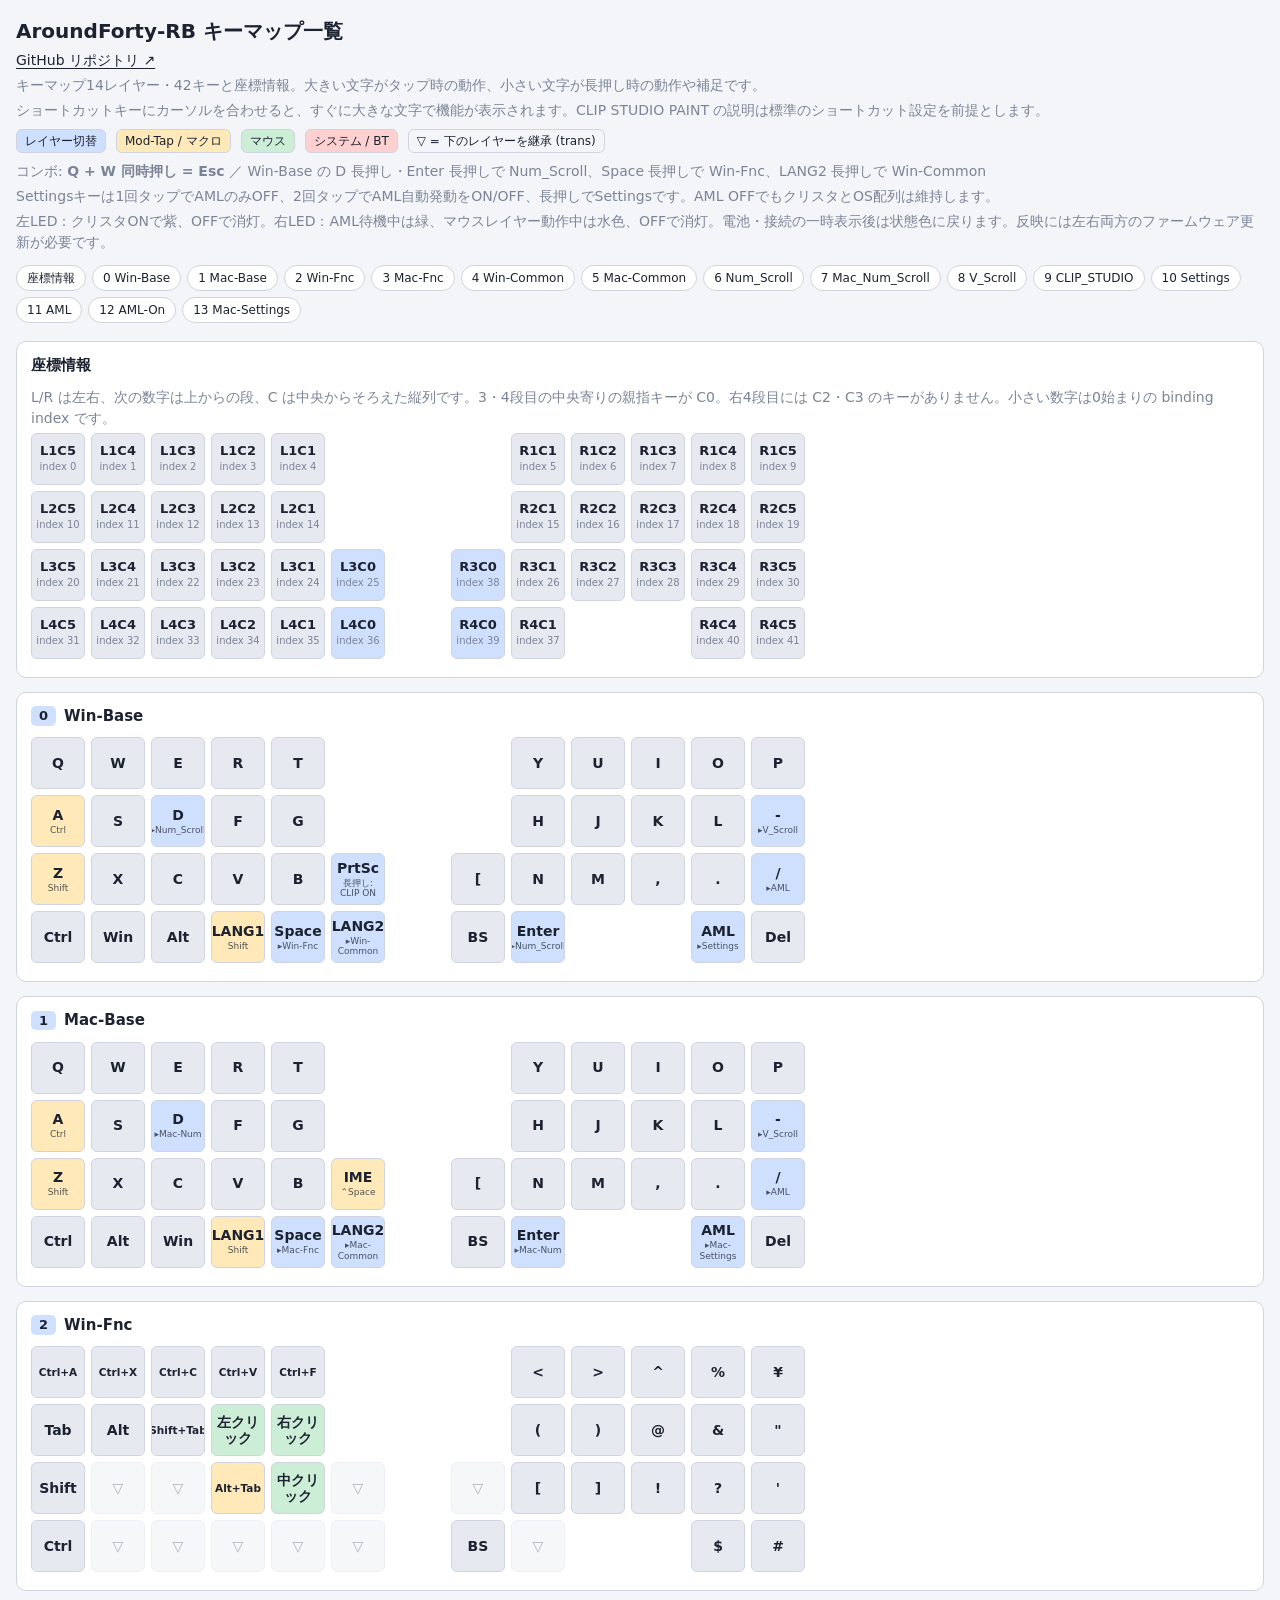
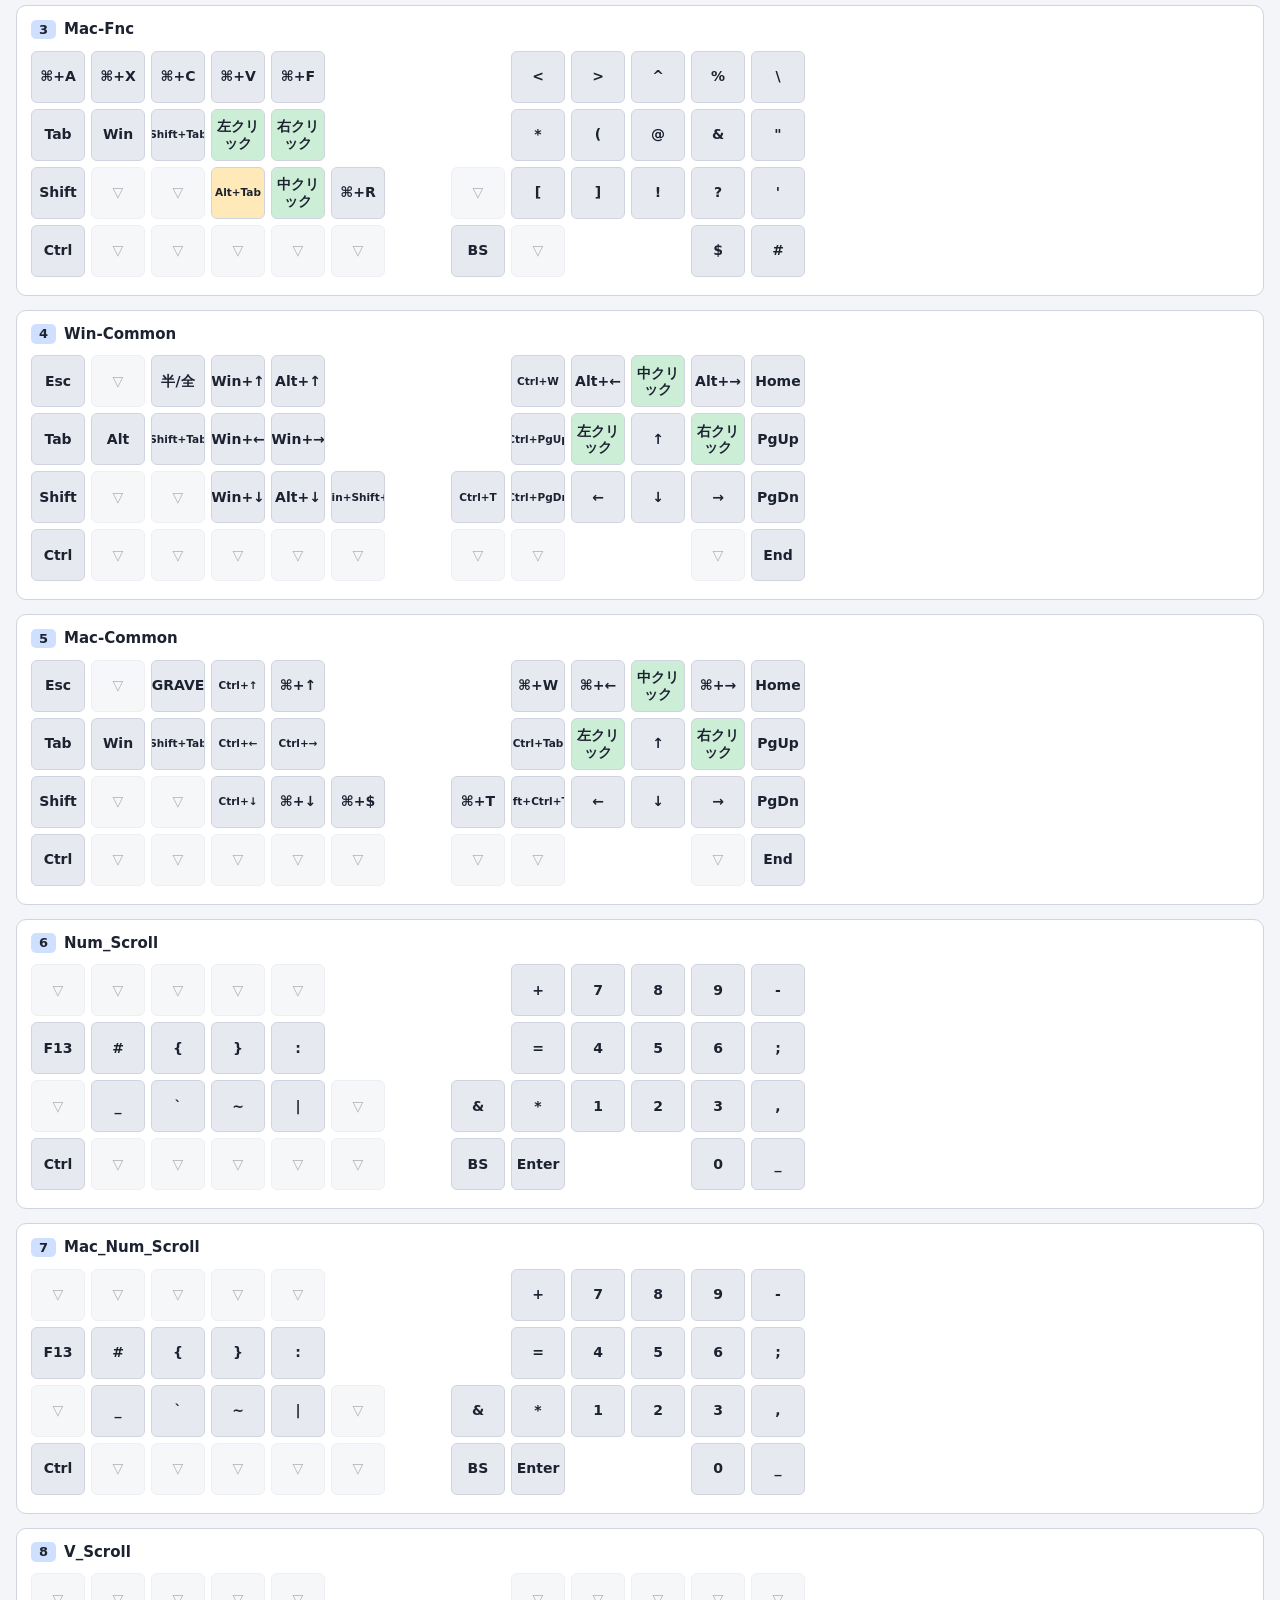
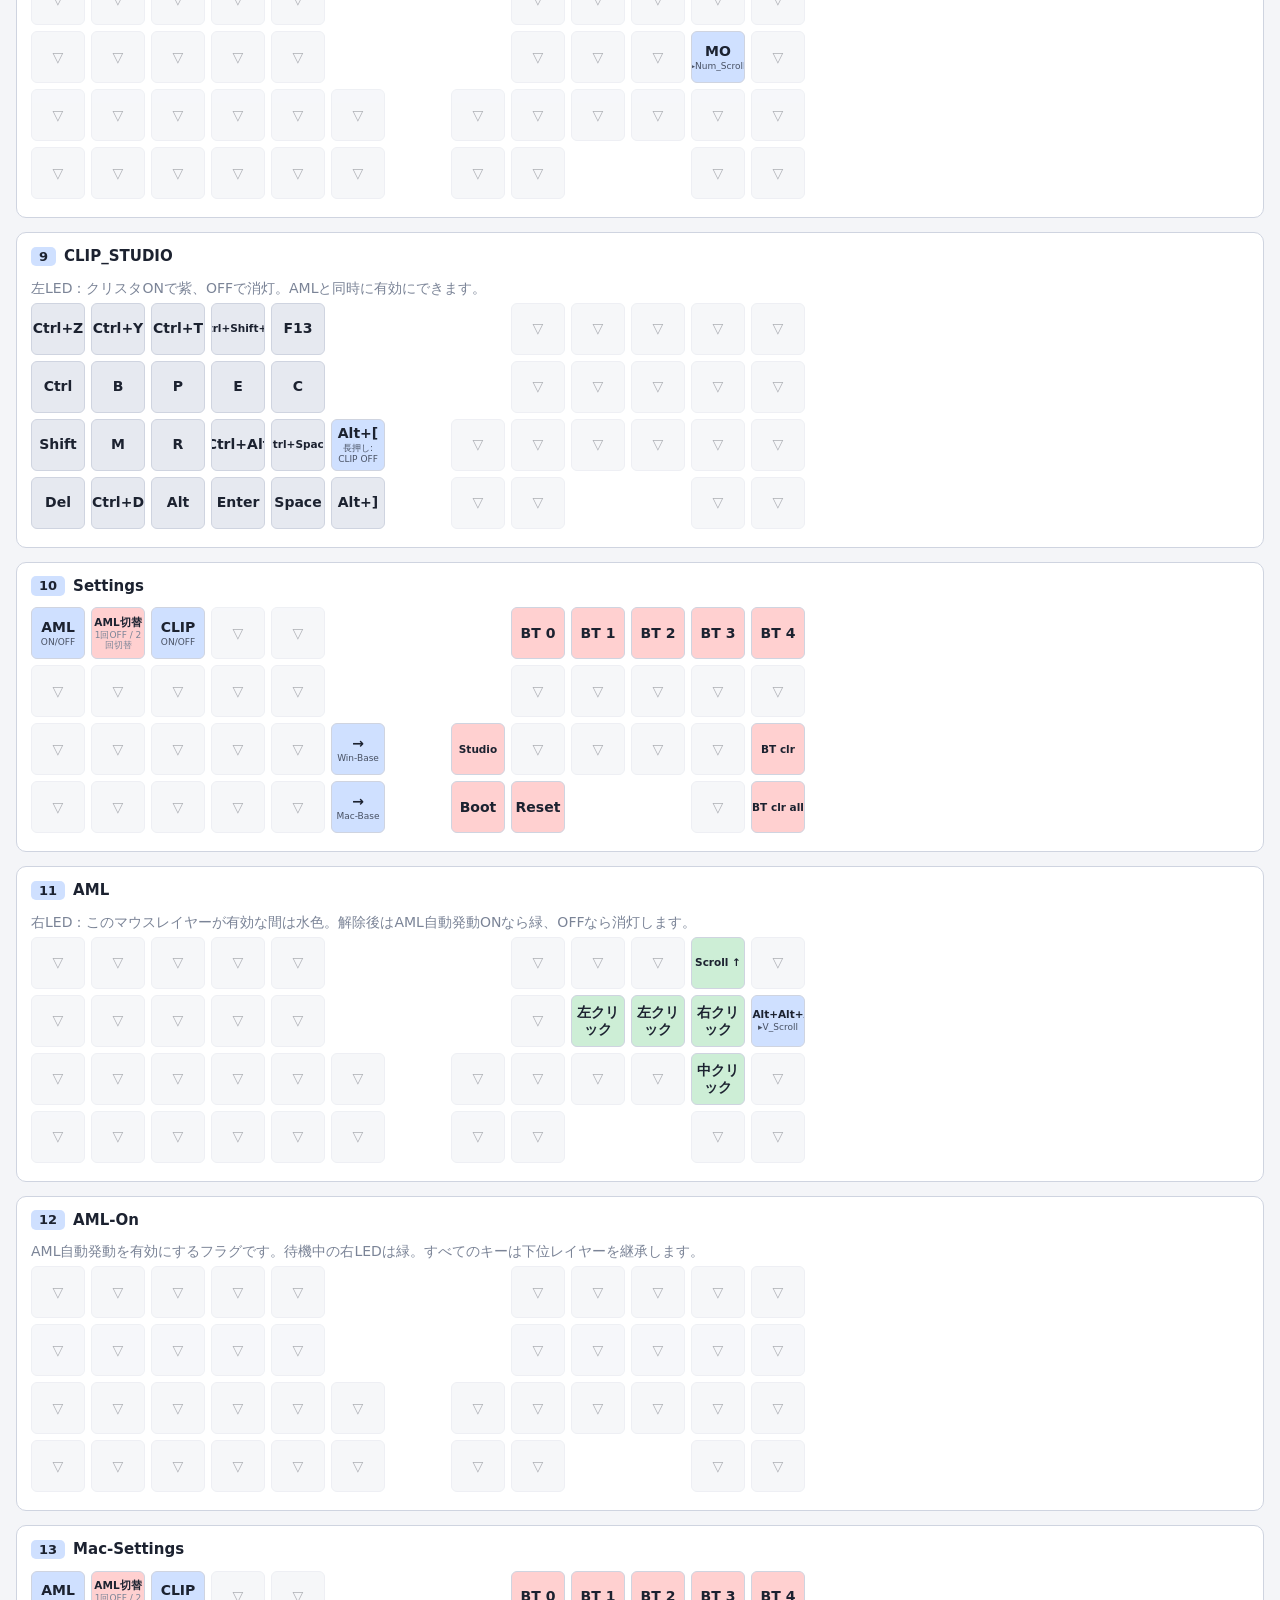
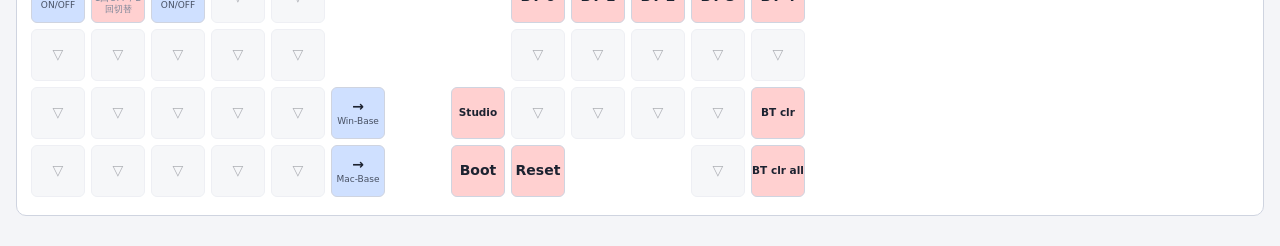
==== commit 7a657a80: "AML機能の改善とクリスタレイヤーの状態LEDを追加" ====
--- a/Data/Firmware/aroundforty_rb_keymap.html
+++ b/Data/Firmware/aroundforty_rb_keymap.html
@@ -34,9 +34,11 @@
 <p>ショートカットキーにカーソルを合わせると、すぐに大きな文字で機能が表示されます。CLIP STUDIO PAINT の説明は標準のショートカット設定を前提とします。</p>
 <div class="lg"><span style="background:var(--lt)">レイヤー切替</span><span style="background:var(--mt)">Mod-Tap / マクロ</span><span style="background:var(--ms)">マウス</span><span style="background:var(--sy)">システム / BT</span><span>▽ = 下のレイヤーを継承 (trans)</span></div>
 <p>コンボ: <b>Q + W 同時押し = Esc</b> ／ Win-Base の D 長押し・Enter 長押しで Num_Scroll、Space 長押しで Win-Fnc、LANG2 長押しで Win-Common</p>
-<nav><a href="#coordinates">座標情報</a><a href="#l0">0 Win-Base</a><a href="#l1">1 Mac-Base</a><a href="#l2">2 Win-Fnc</a><a href="#l3">3 Mac-Fnc</a><a href="#l4">4 Win-Common</a><a href="#l5">5 Mac-Common</a><a href="#l6">6 Num_Scroll</a><a href="#l7">7 Mac-Num</a><a href="#l8">8 V_Scroll</a><a href="#l9">9 CLIP_STUDIO</a><a href="#l10">10 Settings</a><a href="#l11">11 AML</a><a href="#l12">12 AML-Off</a><a href="#l13">13 Mac-Settings</a></nav>
+<p>Settingsキーは1回タップでAMLのみOFF、2回タップでAML自動発動をON/OFF、長押しでSettingsです。AML OFFでもクリスタとOS配列は維持します。</p>
+<p>左LED：クリスタONで紫、OFFで消灯。右LED：AML待機中は緑、マウスレイヤー動作中は水色、OFFで消灯。電池・接続の一時表示後は状態色に戻ります。反映には左右両方のファームウェア更新が必要です。</p>
+<nav><a href="#coordinates">座標情報</a><a href="#l0">0 Win-Base</a><a href="#l1">1 Mac-Base</a><a href="#l2">2 Win-Fnc</a><a href="#l3">3 Mac-Fnc</a><a href="#l4">4 Win-Common</a><a href="#l5">5 Mac-Common</a><a href="#l6">6 Num_Scroll</a><a href="#l7">7 Mac_Num_Scroll</a><a href="#l8">8 V_Scroll</a><a href="#l9">9 CLIP_STUDIO</a><a href="#l10">10 Settings</a><a href="#l11">11 AML</a><a href="#l12">12 AML-On</a><a href="#l13">13 Mac-Settings</a></nav>
 <section id="coordinates"><h2>座標情報</h2><p>L/R は左右、次の数字は上からの段、C は中央からそろえた縦列です。3・4段目の中央寄りの親指キーが C0。右4段目には C2・C3 のキーがありません。小さい数字は0始まりの binding index です。</p><div class="bd"><div class="k coord" style="left:0px;top:0px"><b>L1C5</b><i>index 0</i></div><div class="k coord" style="left:60px;top:0px"><b>L1C4</b><i>index 1</i></div><div class="k coord" style="left:120px;top:0px"><b>L1C3</b><i>index 2</i></div><div class="k coord" style="left:180px;top:0px"><b>L1C2</b><i>index 3</i></div><div class="k coord" style="left:240px;top:0px"><b>L1C1</b><i>index 4</i></div><div class="k coord" style="left:480px;top:0px"><b>R1C1</b><i>index 5</i></div><div class="k coord" style="left:540px;top:0px"><b>R1C2</b><i>index 6</i></div><div class="k coord" style="left:600px;top:0px"><b>R1C3</b><i>index 7</i></div><div class="k coord" style="left:660px;top:0px"><b>R1C4</b><i>index 8</i></div><div class="k coord" style="left:720px;top:0px"><b>R1C5</b><i>index 9</i></div><div class="k coord" style="left:0px;top:58px"><b>L2C5</b><i>index 10</i></div><div class="k coord" style="left:60px;top:58px"><b>L2C4</b><i>index 11</i></div><div class="k coord" style="left:120px;top:58px"><b>L2C3</b><i>index 12</i></div><div class="k coord" style="left:180px;top:58px"><b>L2C2</b><i>index 13</i></div><div class="k coord" style="left:240px;top:58px"><b>L2C1</b><i>index 14</i></div><div class="k coord" style="left:480px;top:58px"><b>R2C1</b><i>index 15</i></div><div class="k coord" style="left:540px;top:58px"><b>R2C2</b><i>index 16</i></div><div class="k coord" style="left:600px;top:58px"><b>R2C3</b><i>index 17</i></div><div class="k coord" style="left:660px;top:58px"><b>R2C4</b><i>index 18</i></div><div class="k coord" style="left:720px;top:58px"><b>R2C5</b><i>index 19</i></div><div class="k coord" style="left:0px;top:116px"><b>L3C5</b><i>index 20</i></div><div class="k coord" style="left:60px;top:116px"><b>L3C4</b><i>index 21</i></div><div class="k coord" style="left:120px;top:116px"><b>L3C3</b><i>index 22</i></div><div class="k coord" style="left:180px;top:116px"><b>L3C2</b><i>index 23</i></div><div class="k coord" style="left:240px;top:116px"><b>L3C1</b><i>index 24</i></div><div class="k coord thumb" style="left:300px;top:116px"><b>L3C0</b><i>index 25</i></div><div class="k coord" style="left:480px;top:116px"><b>R3C1</b><i>index 26</i></div><div class="k coord" style="left:540px;top:116px"><b>R3C2</b><i>index 27</i></div><div class="k coord" style="left:600px;top:116px"><b>R3C3</b><i>index 28</i></div><div class="k coord" style="left:660px;top:116px"><b>R3C4</b><i>index 29</i></div><div class="k coord" style="left:720px;top:116px"><b>R3C5</b><i>index 30</i></div><div class="k coord" style="left:0px;top:174px"><b>L4C5</b><i>index 31</i></div><div class="k coord" style="left:60px;top:174px"><b>L4C4</b><i>index 32</i></div><div class="k coord" style="left:120px;top:174px"><b>L4C3</b><i>index 33</i></div><div class="k coord" style="left:180px;top:174px"><b>L4C2</b><i>index 34</i></div><div class="k coord" style="left:240px;top:174px"><b>L4C1</b><i>index 35</i></div><div class="k coord thumb" style="left:300px;top:174px"><b>L4C0</b><i>index 36</i></div><div class="k coord" style="left:480px;top:174px"><b>R4C1</b><i>index 37</i></div><div class="k coord thumb" style="left:420px;top:116px"><b>R3C0</b><i>index 38</i></div><div class="k coord thumb" style="left:420px;top:174px"><b>R4C0</b><i>index 39</i></div><div class="k coord" style="left:660px;top:174px"><b>R4C4</b><i>index 40</i></div><div class="k coord" style="left:720px;top:174px"><b>R4C5</b><i>index 41</i></div></div></section>
-<section id="l0"><h2><span>0</span>Win-Base</h2><div class="bd"><div class="k kp" style="left:0px;top:0px"><b>Q</b></div><div class="k kp" style="left:60px;top:0px"><b>W</b></div><div class="k kp" style="left:120px;top:0px"><b>E</b></div><div class="k kp" style="left:180px;top:0px"><b>R</b></div><div class="k kp" style="left:240px;top:0px"><b>T</b></div><div class="k kp" style="left:480px;top:0px"><b>Y</b></div><div class="k kp" style="left:540px;top:0px"><b>U</b></div><div class="k kp" style="left:600px;top:0px"><b>I</b></div><div class="k kp" style="left:660px;top:0px"><b>O</b></div><div class="k kp" style="left:720px;top:0px"><b>P</b></div><div class="k mt" style="left:0px;top:58px"><b>A</b><i>Ctrl</i></div><div class="k kp" style="left:60px;top:58px"><b>S</b></div><div class="k lt" style="left:120px;top:58px"><b>D</b><i>▸Num_Scroll</i></div><div class="k kp" style="left:180px;top:58px"><b>F</b></div><div class="k kp" style="left:240px;top:58px"><b>G</b></div><div class="k kp" style="left:480px;top:58px"><b>H</b></div><div class="k kp" style="left:540px;top:58px"><b>J</b></div><div class="k kp" style="left:600px;top:58px"><b>K</b></div><div class="k kp" style="left:660px;top:58px"><b>L</b></div><div class="k lt" style="left:720px;top:58px"><b>-</b><i>▸V_Scroll</i></div><div class="k mt" style="left:0px;top:116px"><b>Z</b><i>Shift</i></div><div class="k kp" style="left:60px;top:116px"><b>X</b></div><div class="k kp" style="left:120px;top:116px"><b>C</b></div><div class="k kp" style="left:180px;top:116px"><b>V</b></div><div class="k kp" style="left:240px;top:116px"><b>B</b></div><div class="k lt" style="left:300px;top:116px"><b>PrtSc</b><i>長押し: CLIP ON</i></div><div class="k kp" style="left:480px;top:116px"><b>N</b></div><div class="k kp" style="left:540px;top:116px"><b>M</b></div><div class="k kp" style="left:600px;top:116px"><b>,</b></div><div class="k kp" style="left:660px;top:116px"><b>.</b></div><div class="k lt" style="left:720px;top:116px"><b>/</b><i>▸AML</i></div><div class="k kp" style="left:0px;top:174px"><b>Ctrl</b></div><div class="k kp" style="left:60px;top:174px"><b>Win</b></div><div class="k kp" style="left:120px;top:174px"><b>Alt</b></div><div class="k mt" style="left:180px;top:174px"><b>LANG1</b><i>Shift</i></div><div class="k lt" style="left:240px;top:174px"><b>Space</b><i>▸Win-Fnc</i></div><div class="k lt" style="left:300px;top:174px"><b>LANG2</b><i>▸Win-Common</i></div><div class="k lt" style="left:480px;top:174px"><b>Enter</b><i>▸Num_Scroll</i></div><div class="k kp" style="left:420px;top:116px"><b>[</b></div><div class="k kp" style="left:420px;top:174px"><b>BS</b></div><div class="k lt" style="left:660px;top:174px"><b>AML</b><i>▸Settings</i></div><div class="k kp" style="left:720px;top:174px"><b>Del</b></div></div></section><section id="l1"><h2><span>1</span>Mac-Base</h2><div class="bd"><div class="k kp" style="left:0px;top:0px"><b>Q</b></div><div class="k kp" style="left:60px;top:0px"><b>W</b></div><div class="k kp" style="left:120px;top:0px"><b>E</b></div><div class="k kp" style="left:180px;top:0px"><b>R</b></div><div class="k kp" style="left:240px;top:0px"><b>T</b></div><div class="k kp" style="left:480px;top:0px"><b>Y</b></div><div class="k kp" style="left:540px;top:0px"><b>U</b></div><div class="k kp" style="left:600px;top:0px"><b>I</b></div><div class="k kp" style="left:660px;top:0px"><b>O</b></div><div class="k kp" style="left:720px;top:0px"><b>P</b></div><div class="k mt" style="left:0px;top:58px"><b>A</b><i>Ctrl</i></div><div class="k kp" style="left:60px;top:58px"><b>S</b></div><div class="k lt" style="left:120px;top:58px"><b>D</b><i>▸Mac-Num</i></div><div class="k kp" style="left:180px;top:58px"><b>F</b></div><div class="k kp" style="left:240px;top:58px"><b>G</b></div><div class="k kp" style="left:480px;top:58px"><b>H</b></div><div class="k kp" style="left:540px;top:58px"><b>J</b></div><div class="k kp" style="left:600px;top:58px"><b>K</b></div><div class="k kp" style="left:660px;top:58px"><b>L</b></div><div class="k lt" style="left:720px;top:58px"><b>-</b><i>▸V_Scroll</i></div><div class="k mt" style="left:0px;top:116px"><b>Z</b><i>Shift</i></div><div class="k kp" style="left:60px;top:116px"><b>X</b></div><div class="k kp" style="left:120px;top:116px"><b>C</b></div><div class="k kp" style="left:180px;top:116px"><b>V</b></div><div class="k kp" style="left:240px;top:116px"><b>B</b></div><div class="k mt" style="left:300px;top:116px" data-tooltip="Ctrl+Space：macOSの入力ソースを切り替え"><b>IME</b><i>⌃Space</i></div><div class="k kp" style="left:480px;top:116px"><b>N</b></div><div class="k kp" style="left:540px;top:116px"><b>M</b></div><div class="k kp" style="left:600px;top:116px"><b>,</b></div><div class="k kp" style="left:660px;top:116px"><b>.</b></div><div class="k lt" style="left:720px;top:116px"><b>/</b><i>▸AML</i></div><div class="k kp" style="left:0px;top:174px"><b>Ctrl</b></div><div class="k kp" style="left:60px;top:174px"><b>Alt</b></div><div class="k kp" style="left:120px;top:174px"><b>Win</b></div><div class="k mt" style="left:180px;top:174px"><b>LANG1</b><i>Shift</i></div><div class="k lt" style="left:240px;top:174px"><b>Space</b><i>▸Mac-Fnc</i></div><div class="k lt" style="left:300px;top:174px"><b>LANG2</b><i>▸Mac-Common</i></div><div class="k lt" style="left:480px;top:174px"><b>Enter</b><i>▸Mac-Num</i></div><div class="k kp" style="left:420px;top:116px"><b>[</b></div><div class="k kp" style="left:420px;top:174px"><b>BS</b></div><div class="k lt" style="left:660px;top:174px"><b>AML</b><i>▸Mac-Settings</i></div><div class="k kp" style="left:720px;top:174px"><b>Del</b></div></div></section><section id="l2"><h2><span>2</span>Win-Fnc</h2><div class="bd"><div class="k kp s" style="left:0px;top:0px" data-tooltip="すべて選択"><b>Ctrl+A</b></div><div class="k kp s" style="left:60px;top:0px" data-tooltip="切り取り"><b>Ctrl+X</b></div><div class="k kp s" style="left:120px;top:0px" data-tooltip="コピー"><b>Ctrl+C</b></div><div class="k kp s" style="left:180px;top:0px" data-tooltip="貼り付け"><b>Ctrl+V</b></div><div class="k kp s" style="left:240px;top:0px" data-tooltip="検索"><b>Ctrl+F</b></div><div class="k kp" style="left:480px;top:0px"><b>&lt;</b></div><div class="k kp" style="left:540px;top:0px"><b>&gt;</b></div><div class="k kp" style="left:600px;top:0px"><b>^</b></div><div class="k kp" style="left:660px;top:0px"><b>%</b></div><div class="k kp" style="left:720px;top:0px"><b>¥</b></div><div class="k kp" style="left:0px;top:58px"><b>Tab</b></div><div class="k kp" style="left:60px;top:58px"><b>Alt</b></div><div class="k kp s" style="left:120px;top:58px" data-tooltip="前の項目へ移動（アプリにより動作が異なります）"><b>Shift+Tab</b></div><div class="k ms" style="left:180px;top:58px"><b>左クリック</b></div><div class="k ms" style="left:240px;top:58px"><b>右クリック</b></div><div class="k kp" style="left:480px;top:58px"><b>(</b></div><div class="k kp" style="left:540px;top:58px"><b>)</b></div><div class="k kp" style="left:600px;top:58px"><b>@</b></div><div class="k kp" style="left:660px;top:58px"><b>&amp;</b></div><div class="k kp" style="left:720px;top:58px"><b>&quot;</b></div><div class="k kp" style="left:0px;top:116px"><b>Shift</b></div><div class="k tr" style="left:60px;top:116px"><b>▽</b></div><div class="k tr" style="left:120px;top:116px"><b>▽</b></div><div class="k mt s" style="left:180px;top:116px" data-tooltip="Windowsのアプリ切り替え"><b>Alt+Tab</b></div><div class="k ms" style="left:240px;top:116px"><b>中クリック</b></div><div class="k tr" style="left:300px;top:116px"><b>▽</b></div><div class="k kp" style="left:480px;top:116px"><b>[</b></div><div class="k kp" style="left:540px;top:116px"><b>]</b></div><div class="k kp" style="left:600px;top:116px"><b>!</b></div><div class="k kp" style="left:660px;top:116px"><b>?</b></div><div class="k kp" style="left:720px;top:116px"><b>&#x27;</b></div><div class="k kp" style="left:0px;top:174px"><b>Ctrl</b></div><div class="k tr" style="left:60px;top:174px"><b>▽</b></div><div class="k tr" style="left:120px;top:174px"><b>▽</b></div><div class="k tr" style="left:180px;top:174px"><b>▽</b></div><div class="k tr" style="left:240px;top:174px"><b>▽</b></div><div class="k tr" style="left:300px;top:174px"><b>▽</b></div><div class="k tr" style="left:480px;top:174px"><b>▽</b></div><div class="k tr" style="left:420px;top:116px"><b>▽</b></div><div class="k kp" style="left:420px;top:174px"><b>BS</b></div><div class="k kp" style="left:660px;top:174px"><b>$</b></div><div class="k kp" style="left:720px;top:174px"><b>#</b></div></div></section><section id="l3"><h2><span>3</span>Mac-Fnc</h2><div class="bd"><div class="k kp" style="left:0px;top:0px" data-tooltip="すべて選択"><b>⌘+A</b></div><div class="k kp" style="left:60px;top:0px" data-tooltip="切り取り"><b>⌘+X</b></div><div class="k kp" style="left:120px;top:0px" data-tooltip="コピー"><b>⌘+C</b></div><div class="k kp" style="left:180px;top:0px" data-tooltip="貼り付け"><b>⌘+V</b></div><div class="k kp" style="left:240px;top:0px" data-tooltip="検索"><b>⌘+F</b></div><div class="k kp" style="left:480px;top:0px"><b>&lt;</b></div><div class="k kp" style="left:540px;top:0px"><b>&gt;</b></div><div class="k kp" style="left:600px;top:0px"><b>^</b></div><div class="k kp" style="left:660px;top:0px"><b>%</b></div><div class="k kp" style="left:720px;top:0px"><b>\</b></div><div class="k kp" style="left:0px;top:58px"><b>Tab</b></div><div class="k kp" style="left:60px;top:58px"><b>Win</b></div><div class="k kp s" style="left:120px;top:58px" data-tooltip="前の項目へ移動（アプリにより動作が異なります）"><b>Shift+Tab</b></div><div class="k ms" style="left:180px;top:58px"><b>左クリック</b></div><div class="k ms" style="left:240px;top:58px"><b>右クリック</b></div><div class="k kp" style="left:480px;top:58px"><b>*</b></div><div class="k kp" style="left:540px;top:58px"><b>(</b></div><div class="k kp" style="left:600px;top:58px"><b>@</b></div><div class="k kp" style="left:660px;top:58px"><b>&amp;</b></div><div class="k kp" style="left:720px;top:58px"><b>&quot;</b></div><div class="k kp" style="left:0px;top:116px"><b>Shift</b></div><div class="k tr" style="left:60px;top:116px"><b>▽</b></div><div class="k tr" style="left:120px;top:116px"><b>▽</b></div><div class="k mt s" style="left:180px;top:116px" data-tooltip="Alt+Tabを送信（macOSでの動作は設定に依存）"><b>Alt+Tab</b></div><div class="k ms" style="left:240px;top:116px"><b>中クリック</b></div><div class="k kp" style="left:300px;top:116px" data-tooltip="再読み込み（対応アプリ）"><b>⌘+R</b></div><div class="k kp" style="left:480px;top:116px"><b>[</b></div><div class="k kp" style="left:540px;top:116px"><b>]</b></div><div class="k kp" style="left:600px;top:116px"><b>!</b></div><div class="k kp" style="left:660px;top:116px"><b>?</b></div><div class="k kp" style="left:720px;top:116px"><b>&#x27;</b></div><div class="k kp" style="left:0px;top:174px"><b>Ctrl</b></div><div class="k tr" style="left:60px;top:174px"><b>▽</b></div><div class="k tr" style="left:120px;top:174px"><b>▽</b></div><div class="k tr" style="left:180px;top:174px"><b>▽</b></div><div class="k tr" style="left:240px;top:174px"><b>▽</b></div><div class="k tr" style="left:300px;top:174px"><b>▽</b></div><div class="k tr" style="left:480px;top:174px"><b>▽</b></div><div class="k tr" style="left:420px;top:116px"><b>▽</b></div><div class="k kp" style="left:420px;top:174px"><b>BS</b></div><div class="k kp" style="left:660px;top:174px"><b>$</b></div><div class="k kp" style="left:720px;top:174px"><b>#</b></div></div></section><section id="l4"><h2><span>4</span>Win-Common</h2><div class="bd"><div class="k kp" style="left:0px;top:0px"><b>Esc</b></div><div class="k tr" style="left:60px;top:0px"><b>▽</b></div><div class="k kp" style="left:120px;top:0px" data-tooltip="半角/全角キー（GRAVE）"><b>半/全</b></div><div class="k kp" style="left:180px;top:0px" data-tooltip="ウィンドウを最大化"><b>Win+↑</b></div><div class="k kp" style="left:240px;top:0px" data-tooltip="上へ移動（動作はアプリに依存）"><b>Alt+↑</b></div><div class="k kp s" style="left:480px;top:0px" data-tooltip="タブ・ウィンドウを閉じる（対応アプリ）"><b>Ctrl+W</b></div><div class="k kp" style="left:540px;top:0px" data-tooltip="前のページへ戻る（対応アプリ）"><b>Alt+←</b></div><div class="k ms" style="left:600px;top:0px"><b>中クリック</b></div><div class="k kp" style="left:660px;top:0px" data-tooltip="次のページへ進む（対応アプリ）"><b>Alt+→</b></div><div class="k kp" style="left:720px;top:0px"><b>Home</b></div><div class="k kp" style="left:0px;top:58px"><b>Tab</b></div><div class="k kp" style="left:60px;top:58px"><b>Alt</b></div><div class="k kp s" style="left:120px;top:58px" data-tooltip="前の項目へ移動（アプリにより動作が異なります）"><b>Shift+Tab</b></div><div class="k kp" style="left:180px;top:58px" data-tooltip="ウィンドウを画面左に配置"><b>Win+←</b></div><div class="k kp" style="left:240px;top:58px" data-tooltip="ウィンドウを画面右に配置"><b>Win+→</b></div><div class="k kp s" style="left:480px;top:58px" data-tooltip="前のタブへ（対応アプリ）"><b>Ctrl+PgUp</b></div><div class="k ms" style="left:540px;top:58px"><b>左クリック</b></div><div class="k kp" style="left:600px;top:58px"><b>↑</b></div><div class="k ms" style="left:660px;top:58px"><b>右クリック</b></div><div class="k kp" style="left:720px;top:58px"><b>PgUp</b></div><div class="k kp" style="left:0px;top:116px"><b>Shift</b></div><div class="k tr" style="left:60px;top:116px"><b>▽</b></div><div class="k tr" style="left:120px;top:116px"><b>▽</b></div><div class="k kp" style="left:180px;top:116px" data-tooltip="ウィンドウを元のサイズに戻す／最小化"><b>Win+↓</b></div><div class="k kp" style="left:240px;top:116px" data-tooltip="下へ移動（動作はアプリに依存）"><b>Alt+↓</b></div><div class="k kp s" style="left:300px;top:116px" data-tooltip="画面の一部を撮影"><b>Win+Shift+S</b></div><div class="k kp s" style="left:480px;top:116px" data-tooltip="次のタブへ（対応アプリ）"><b>Ctrl+PgDn</b></div><div class="k kp" style="left:540px;top:116px"><b>←</b></div><div class="k kp" style="left:600px;top:116px"><b>↓</b></div><div class="k kp" style="left:660px;top:116px"><b>→</b></div><div class="k kp" style="left:720px;top:116px"><b>PgDn</b></div><div class="k kp" style="left:0px;top:174px"><b>Ctrl</b></div><div class="k tr" style="left:60px;top:174px"><b>▽</b></div><div class="k tr" style="left:120px;top:174px"><b>▽</b></div><div class="k tr" style="left:180px;top:174px"><b>▽</b></div><div class="k tr" style="left:240px;top:174px"><b>▽</b></div><div class="k tr" style="left:300px;top:174px"><b>▽</b></div><div class="k tr" style="left:480px;top:174px"><b>▽</b></div><div class="k kp s" style="left:420px;top:116px" data-tooltip="新しいタブを開く（対応アプリ）"><b>Ctrl+T</b></div><div class="k tr" style="left:420px;top:174px"><b>▽</b></div><div class="k tr" style="left:660px;top:174px"><b>▽</b></div><div class="k kp" style="left:720px;top:174px"><b>End</b></div></div></section><section id="l5"><h2><span>5</span>Mac-Common</h2><div class="bd"><div class="k kp" style="left:0px;top:0px"><b>Esc</b></div><div class="k tr" style="left:60px;top:0px"><b>▽</b></div><div class="k kp" style="left:120px;top:0px" data-tooltip="GRAVE。US配列ではgrave accent"><b>GRAVE</b></div><div class="k kp s" style="left:180px;top:0px" data-tooltip="Mission Control を開く"><b>Ctrl+↑</b></div><div class="k kp" style="left:240px;top:0px" data-tooltip="文書の先頭へ移動"><b>⌘+↑</b></div><div class="k kp" style="left:480px;top:0px" data-tooltip="タブ・ウィンドウを閉じる"><b>⌘+W</b></div><div class="k kp" style="left:540px;top:0px" data-tooltip="行の先頭へ移動"><b>⌘+←</b></div><div class="k ms" style="left:600px;top:0px"><b>中クリック</b></div><div class="k kp" style="left:660px;top:0px" data-tooltip="行の末尾へ移動"><b>⌘+→</b></div><div class="k kp" style="left:720px;top:0px"><b>Home</b></div><div class="k kp" style="left:0px;top:58px"><b>Tab</b></div><div class="k kp" style="left:60px;top:58px"><b>Win</b></div><div class="k kp s" style="left:120px;top:58px" data-tooltip="前の項目へ移動（アプリにより動作が異なります）"><b>Shift+Tab</b></div><div class="k kp s" style="left:180px;top:58px" data-tooltip="左のデスクトップへ切り替え"><b>Ctrl+←</b></div><div class="k kp s" style="left:240px;top:58px" data-tooltip="右のデスクトップへ切り替え"><b>Ctrl+→</b></div><div class="k kp s" style="left:480px;top:58px" data-tooltip="次のタブへ（対応アプリ）"><b>Ctrl+Tab</b></div><div class="k ms" style="left:540px;top:58px"><b>左クリック</b></div><div class="k kp" style="left:600px;top:58px"><b>↑</b></div><div class="k ms" style="left:660px;top:58px"><b>右クリック</b></div><div class="k kp" style="left:720px;top:58px"><b>PgUp</b></div><div class="k kp" style="left:0px;top:116px"><b>Shift</b></div><div class="k tr" style="left:60px;top:116px"><b>▽</b></div><div class="k tr" style="left:120px;top:116px"><b>▽</b></div><div class="k kp s" style="left:180px;top:116px" data-tooltip="現在のアプリのウィンドウを表示"><b>Ctrl+↓</b></div><div class="k kp" style="left:240px;top:116px" data-tooltip="文書の末尾へ移動"><b>⌘+↓</b></div><div class="k kp" style="left:300px;top:116px" data-tooltip="画面の一部を撮影（⌘+Shift+4）"><b>⌘+$</b></div><div class="k kp s" style="left:480px;top:116px" data-tooltip="前のタブへ（対応アプリ）"><b>Shift+Ctrl+Tab</b></div><div class="k kp" style="left:540px;top:116px"><b>←</b></div><div class="k kp" style="left:600px;top:116px"><b>↓</b></div><div class="k kp" style="left:660px;top:116px"><b>→</b></div><div class="k kp" style="left:720px;top:116px"><b>PgDn</b></div><div class="k kp" style="left:0px;top:174px"><b>Ctrl</b></div><div class="k tr" style="left:60px;top:174px"><b>▽</b></div><div class="k tr" style="left:120px;top:174px"><b>▽</b></div><div class="k tr" style="left:180px;top:174px"><b>▽</b></div><div class="k tr" style="left:240px;top:174px"><b>▽</b></div><div class="k tr" style="left:300px;top:174px"><b>▽</b></div><div class="k tr" style="left:480px;top:174px"><b>▽</b></div><div class="k kp" style="left:420px;top:116px" data-tooltip="新しいタブを開く（対応アプリ）"><b>⌘+T</b></div><div class="k tr" style="left:420px;top:174px"><b>▽</b></div><div class="k tr" style="left:660px;top:174px"><b>▽</b></div><div class="k kp" style="left:720px;top:174px"><b>End</b></div></div></section><section id="l6"><h2><span>6</span>Num_Scroll</h2><div class="bd"><div class="k tr" style="left:0px;top:0px"><b>▽</b></div><div class="k tr" style="left:60px;top:0px"><b>▽</b></div><div class="k tr" style="left:120px;top:0px"><b>▽</b></div><div class="k tr" style="left:180px;top:0px"><b>▽</b></div><div class="k tr" style="left:240px;top:0px"><b>▽</b></div><div class="k kp" style="left:480px;top:0px"><b>+</b></div><div class="k kp" style="left:540px;top:0px"><b>7</b></div><div class="k kp" style="left:600px;top:0px"><b>8</b></div><div class="k kp" style="left:660px;top:0px"><b>9</b></div><div class="k kp" style="left:720px;top:0px"><b>-</b></div><div class="k kp" style="left:0px;top:58px"><b>F13</b></div><div class="k kp" style="left:60px;top:58px"><b>#</b></div><div class="k kp" style="left:120px;top:58px"><b>{</b></div><div class="k kp" style="left:180px;top:58px"><b>}</b></div><div class="k kp" style="left:240px;top:58px"><b>:</b></div><div class="k kp" style="left:480px;top:58px"><b>=</b></div><div class="k kp" style="left:540px;top:58px"><b>4</b></div><div class="k kp" style="left:600px;top:58px"><b>5</b></div><div class="k kp" style="left:660px;top:58px"><b>6</b></div><div class="k kp" style="left:720px;top:58px"><b>;</b></div><div class="k tr" style="left:0px;top:116px"><b>▽</b></div><div class="k kp" style="left:60px;top:116px"><b>_</b></div><div class="k kp" style="left:120px;top:116px"><b>`</b></div><div class="k kp" style="left:180px;top:116px"><b>~</b></div><div class="k kp" style="left:240px;top:116px"><b>|</b></div><div class="k tr" style="left:300px;top:116px"><b>▽</b></div><div class="k kp" style="left:480px;top:116px"><b>*</b></div><div class="k kp" style="left:540px;top:116px"><b>1</b></div><div class="k kp" style="left:600px;top:116px"><b>2</b></div><div class="k kp" style="left:660px;top:116px"><b>3</b></div><div class="k kp" style="left:720px;top:116px"><b>,</b></div><div class="k kp" style="left:0px;top:174px"><b>Ctrl</b></div><div class="k tr" style="left:60px;top:174px"><b>▽</b></div><div class="k tr" style="left:120px;top:174px"><b>▽</b></div><div class="k tr" style="left:180px;top:174px"><b>▽</b></div><div class="k tr" style="left:240px;top:174px"><b>▽</b></div><div class="k tr" style="left:300px;top:174px"><b>▽</b></div><div class="k kp" style="left:480px;top:174px"><b>Enter</b></div><div class="k kp" style="left:420px;top:116px"><b>&amp;</b></div><div class="k kp" style="left:420px;top:174px"><b>BS</b></div><div class="k kp" style="left:660px;top:174px"><b>0</b></div><div class="k kp" style="left:720px;top:174px"><b>_</b></div></div></section><section id="l7"><h2><span>7</span>Mac-Num</h2><div class="bd"><div class="k tr" style="left:0px;top:0px"><b>▽</b></div><div class="k tr" style="left:60px;top:0px"><b>▽</b></div><div class="k tr" style="left:120px;top:0px"><b>▽</b></div><div class="k tr" style="left:180px;top:0px"><b>▽</b></div><div class="k tr" style="left:240px;top:0px"><b>▽</b></div><div class="k kp" style="left:480px;top:0px"><b>+</b></div><div class="k kp" style="left:540px;top:0px"><b>7</b></div><div class="k kp" style="left:600px;top:0px"><b>8</b></div><div class="k kp" style="left:660px;top:0px"><b>9</b></div><div class="k kp" style="left:720px;top:0px"><b>-</b></div><div class="k kp" style="left:0px;top:58px"><b>F13</b></div><div class="k kp" style="left:60px;top:58px"><b>#</b></div><div class="k kp" style="left:120px;top:58px"><b>{</b></div><div class="k kp" style="left:180px;top:58px"><b>}</b></div><div class="k kp" style="left:240px;top:58px"><b>:</b></div><div class="k kp" style="left:480px;top:58px"><b>=</b></div><div class="k kp" style="left:540px;top:58px"><b>4</b></div><div class="k kp" style="left:600px;top:58px"><b>5</b></div><div class="k kp" style="left:660px;top:58px"><b>6</b></div><div class="k kp" style="left:720px;top:58px"><b>;</b></div><div class="k tr" style="left:0px;top:116px"><b>▽</b></div><div class="k kp" style="left:60px;top:116px"><b>_</b></div><div class="k kp" style="left:120px;top:116px"><b>`</b></div><div class="k kp" style="left:180px;top:116px"><b>~</b></div><div class="k kp" style="left:240px;top:116px"><b>|</b></div><div class="k tr" style="left:300px;top:116px"><b>▽</b></div><div class="k kp" style="left:480px;top:116px"><b>*</b></div><div class="k kp" style="left:540px;top:116px"><b>1</b></div><div class="k kp" style="left:600px;top:116px"><b>2</b></div><div class="k kp" style="left:660px;top:116px"><b>3</b></div><div class="k kp" style="left:720px;top:116px"><b>,</b></div><div class="k kp" style="left:0px;top:174px"><b>Ctrl</b></div><div class="k tr" style="left:60px;top:174px"><b>▽</b></div><div class="k tr" style="left:120px;top:174px"><b>▽</b></div><div class="k tr" style="left:180px;top:174px"><b>▽</b></div><div class="k tr" style="left:240px;top:174px"><b>▽</b></div><div class="k tr" style="left:300px;top:174px"><b>▽</b></div><div class="k kp" style="left:480px;top:174px"><b>Enter</b></div><div class="k kp" style="left:420px;top:116px"><b>&amp;</b></div><div class="k kp" style="left:420px;top:174px"><b>BS</b></div><div class="k kp" style="left:660px;top:174px"><b>0</b></div><div class="k kp" style="left:720px;top:174px"><b>_</b></div></div></section><section id="l8"><h2><span>8</span>V_Scroll</h2><div class="bd"><div class="k tr" style="left:0px;top:0px"><b>▽</b></div><div class="k tr" style="left:60px;top:0px"><b>▽</b></div><div class="k tr" style="left:120px;top:0px"><b>▽</b></div><div class="k tr" style="left:180px;top:0px"><b>▽</b></div><div class="k tr" style="left:240px;top:0px"><b>▽</b></div><div class="k tr" style="left:480px;top:0px"><b>▽</b></div><div class="k tr" style="left:540px;top:0px"><b>▽</b></div><div class="k tr" style="left:600px;top:0px"><b>▽</b></div><div class="k tr" style="left:660px;top:0px"><b>▽</b></div><div class="k tr" style="left:720px;top:0px"><b>▽</b></div><div class="k tr" style="left:0px;top:58px"><b>▽</b></div><div class="k tr" style="left:60px;top:58px"><b>▽</b></div><div class="k tr" style="left:120px;top:58px"><b>▽</b></div><div class="k tr" style="left:180px;top:58px"><b>▽</b></div><div class="k tr" style="left:240px;top:58px"><b>▽</b></div><div class="k tr" style="left:480px;top:58px"><b>▽</b></div><div class="k tr" style="left:540px;top:58px"><b>▽</b></div><div class="k tr" style="left:600px;top:58px"><b>▽</b></div><div class="k lt" style="left:660px;top:58px"><b>MO</b><i>▸Num_Scroll</i></div><div class="k tr" style="left:720px;top:58px"><b>▽</b></div><div class="k tr" style="left:0px;top:116px"><b>▽</b></div><div class="k tr" style="left:60px;top:116px"><b>▽</b></div><div class="k tr" style="left:120px;top:116px"><b>▽</b></div><div class="k tr" style="left:180px;top:116px"><b>▽</b></div><div class="k tr" style="left:240px;top:116px"><b>▽</b></div><div class="k tr" style="left:300px;top:116px"><b>▽</b></div><div class="k tr" style="left:480px;top:116px"><b>▽</b></div><div class="k tr" style="left:540px;top:116px"><b>▽</b></div><div class="k tr" style="left:600px;top:116px"><b>▽</b></div><div class="k tr" style="left:660px;top:116px"><b>▽</b></div><div class="k tr" style="left:720px;top:116px"><b>▽</b></div><div class="k tr" style="left:0px;top:174px"><b>▽</b></div><div class="k tr" style="left:60px;top:174px"><b>▽</b></div><div class="k tr" style="left:120px;top:174px"><b>▽</b></div><div class="k tr" style="left:180px;top:174px"><b>▽</b></div><div class="k tr" style="left:240px;top:174px"><b>▽</b></div><div class="k tr" style="left:300px;top:174px"><b>▽</b></div><div class="k tr" style="left:480px;top:174px"><b>▽</b></div><div class="k tr" style="left:420px;top:116px"><b>▽</b></div><div class="k tr" style="left:420px;top:174px"><b>▽</b></div><div class="k tr" style="left:660px;top:174px"><b>▽</b></div><div class="k tr" style="left:720px;top:174px"><b>▽</b></div></div></section><section id="l9"><h2><span>9</span>CLIP_STUDIO</h2><div class="bd"><div class="k kp" style="left:0px;top:0px" data-tooltip="CLIP STUDIO PAINT：取り消し"><b>Ctrl+Z</b></div><div class="k kp" style="left:60px;top:0px" data-tooltip="CLIP STUDIO PAINT：やり直し"><b>Ctrl+Y</b></div><div class="k kp" style="left:120px;top:0px" data-tooltip="CLIP STUDIO PAINT：拡大・縮小／回転変形"><b>Ctrl+T</b></div><div class="k kp s" style="left:180px;top:0px" data-tooltip="CLIP STUDIO PAINT：新規ラスターレイヤー"><b>Ctrl+Shift+N</b></div><div class="k kp" style="left:240px;top:0px" data-tooltip="F13を送信（割り当てた機能はアプリ設定による）"><b>F13</b></div><div class="k tr" style="left:480px;top:0px"><b>▽</b></div><div class="k tr" style="left:540px;top:0px"><b>▽</b></div><div class="k tr" style="left:600px;top:0px"><b>▽</b></div><div class="k tr" style="left:660px;top:0px"><b>▽</b></div><div class="k tr" style="left:720px;top:0px"><b>▽</b></div><div class="k kp" style="left:0px;top:58px"><b>Ctrl</b></div><div class="k kp" style="left:60px;top:58px" data-tooltip="CLIP STUDIO PAINT：ブラシツール"><b>B</b></div><div class="k kp" style="left:120px;top:58px" data-tooltip="CLIP STUDIO PAINT：消しゴムツール"><b>E</b></div><div class="k kp" style="left:180px;top:58px" data-tooltip="CLIP STUDIO PAINT：スポイトツール"><b>I</b></div><div class="k kp" style="left:240px;top:58px" data-tooltip="CLIP STUDIO PAINT：描画色と透明色を切り替え"><b>C</b></div><div class="k tr" style="left:480px;top:58px"><b>▽</b></div><div class="k tr" style="left:540px;top:58px"><b>▽</b></div><div class="k tr" style="left:600px;top:58px"><b>▽</b></div><div class="k tr" style="left:660px;top:58px"><b>▽</b></div><div class="k tr" style="left:720px;top:58px"><b>▽</b></div><div class="k kp" style="left:0px;top:116px"><b>Shift</b></div><div class="k kp" style="left:60px;top:116px" data-tooltip="CLIP STUDIO PAINT：選択範囲ツール"><b>M</b></div><div class="k kp" style="left:120px;top:116px" data-tooltip="CLIP STUDIO PAINT：回転ツール"><b>R</b></div><div class="k kp" style="left:180px;top:116px" data-tooltip="CLIP STUDIO PAINT：押しながらドラッグでブラシサイズ変更"><b>Ctrl+Alt</b></div><div class="k kp s" style="left:240px;top:116px" data-tooltip="CLIP STUDIO PAINT：押しながらクリックで拡大"><b>Ctrl+Space</b></div><div class="k lt" style="left:300px;top:116px" data-tooltip="CLIP STUDIO PAINT：下のレイヤーを選択／長押しでCLIPレイヤーをOFF"><b>Alt+[</b><i>長押し: CLIP OFF</i></div><div class="k tr" style="left:480px;top:116px"><b>▽</b></div><div class="k tr" style="left:540px;top:116px"><b>▽</b></div><div class="k tr" style="left:600px;top:116px"><b>▽</b></div><div class="k tr" style="left:660px;top:116px"><b>▽</b></div><div class="k tr" style="left:720px;top:116px"><b>▽</b></div><div class="k kp" style="left:0px;top:174px"><b>Del</b></div><div class="k kp" style="left:60px;top:174px" data-tooltip="CLIP STUDIO PAINT：選択解除"><b>Ctrl+D</b></div><div class="k kp" style="left:120px;top:174px"><b>Alt</b></div><div class="k kp" style="left:180px;top:174px"><b>Enter</b></div><div class="k kp" style="left:240px;top:174px"><b>Space</b></div><div class="k kp" style="left:300px;top:174px" data-tooltip="CLIP STUDIO PAINT：上のレイヤーを選択"><b>Alt+]</b></div><div class="k tr" style="left:480px;top:174px"><b>▽</b></div><div class="k tr" style="left:420px;top:116px"><b>▽</b></div><div class="k tr" style="left:420px;top:174px"><b>▽</b></div><div class="k tr" style="left:660px;top:174px"><b>▽</b></div><div class="k tr" style="left:720px;top:174px"><b>▽</b></div></div></section><section id="l10"><h2><span>10</span>Settings</h2><div class="bd"><div class="k lt" style="left:0px;top:0px"><b>→</b><i>Win-Base</i></div><div class="k sy s" style="left:60px;top:0px"><b>AML OFF</b></div><div class="k lt" style="left:120px;top:0px"><b>CLIP</b><i>ON/OFF</i></div><div class="k tr" style="left:180px;top:0px"><b>▽</b></div><div class="k tr" style="left:240px;top:0px"><b>▽</b></div><div class="k sy" style="left:480px;top:0px"><b>BT 0</b></div><div class="k sy" style="left:540px;top:0px"><b>BT 1</b></div><div class="k sy" style="left:600px;top:0px"><b>BT 2</b></div><div class="k sy" style="left:660px;top:0px"><b>BT 3</b></div><div class="k sy" style="left:720px;top:0px"><b>BT 4</b></div><div class="k tr" style="left:0px;top:58px"><b>▽</b></div><div class="k tr" style="left:60px;top:58px"><b>▽</b></div><div class="k tr" style="left:120px;top:58px"><b>▽</b></div><div class="k tr" style="left:180px;top:58px"><b>▽</b></div><div class="k tr" style="left:240px;top:58px"><b>▽</b></div><div class="k tr" style="left:480px;top:58px"><b>▽</b></div><div class="k tr" style="left:540px;top:58px"><b>▽</b></div><div class="k tr" style="left:600px;top:58px"><b>▽</b></div><div class="k tr" style="left:660px;top:58px"><b>▽</b></div><div class="k tr" style="left:720px;top:58px"><b>▽</b></div><div class="k tr" style="left:0px;top:116px"><b>▽</b></div><div class="k tr" style="left:60px;top:116px"><b>▽</b></div><div class="k tr" style="left:120px;top:116px"><b>▽</b></div><div class="k tr" style="left:180px;top:116px"><b>▽</b></div><div class="k tr" style="left:240px;top:116px"><b>▽</b></div><div class="k lt" style="left:300px;top:116px"><b>→</b><i>Win-Base</i></div><div class="k tr" style="left:480px;top:116px"><b>▽</b></div><div class="k tr" style="left:540px;top:116px"><b>▽</b></div><div class="k tr" style="left:600px;top:116px"><b>▽</b></div><div class="k tr" style="left:660px;top:116px"><b>▽</b></div><div class="k sy s" style="left:720px;top:116px"><b>BT clr</b></div><div class="k tr" style="left:0px;top:174px"><b>▽</b></div><div class="k tr" style="left:60px;top:174px"><b>▽</b></div><div class="k tr" style="left:120px;top:174px"><b>▽</b></div><div class="k tr" style="left:180px;top:174px"><b>▽</b></div><div class="k tr" style="left:240px;top:174px"><b>▽</b></div><div class="k lt" style="left:300px;top:174px"><b>→</b><i>Mac-Base</i></div><div class="k sy" style="left:480px;top:174px"><b>Reset</b></div><div class="k sy s" style="left:420px;top:116px"><b>Studio</b></div><div class="k sy" style="left:420px;top:174px"><b>Boot</b></div><div class="k tr" style="left:660px;top:174px"><b>▽</b></div><div class="k sy s" style="left:720px;top:174px"><b>BT clr all</b></div></div></section><section id="l11"><h2><span>11</span>AML</h2><div class="bd"><div class="k tr" style="left:0px;top:0px"><b>▽</b></div><div class="k tr" style="left:60px;top:0px"><b>▽</b></div><div class="k tr" style="left:120px;top:0px"><b>▽</b></div><div class="k tr" style="left:180px;top:0px"><b>▽</b></div><div class="k tr" style="left:240px;top:0px"><b>▽</b></div><div class="k tr" style="left:480px;top:0px"><b>▽</b></div><div class="k tr" style="left:540px;top:0px"><b>▽</b></div><div class="k tr" style="left:600px;top:0px"><b>▽</b></div><div class="k ms s" style="left:660px;top:0px"><b>Scroll ↑</b></div><div class="k tr" style="left:720px;top:0px"><b>▽</b></div><div class="k tr" style="left:0px;top:58px"><b>▽</b></div><div class="k tr" style="left:60px;top:58px"><b>▽</b></div><div class="k tr" style="left:120px;top:58px"><b>▽</b></div><div class="k tr" style="left:180px;top:58px"><b>▽</b></div><div class="k tr" style="left:240px;top:58px"><b>▽</b></div><div class="k tr" style="left:480px;top:58px"><b>▽</b></div><div class="k ms" style="left:540px;top:58px"><b>左クリック</b></div><div class="k ms" style="left:600px;top:58px"><b>左クリック</b></div><div class="k ms" style="left:660px;top:58px"><b>右クリック</b></div><div class="k lt s" style="left:720px;top:58px" data-tooltip="タップ：RAlt+Alt+Aを送信（アプリ設定に依存）／長押し：V_Scroll"><b>RAlt+Alt+A</b><i>▸V_Scroll</i></div><div class="k tr" style="left:0px;top:116px"><b>▽</b></div><div class="k tr" style="left:60px;top:116px"><b>▽</b></div><div class="k tr" style="left:120px;top:116px"><b>▽</b></div><div class="k tr" style="left:180px;top:116px"><b>▽</b></div><div class="k tr" style="left:240px;top:116px"><b>▽</b></div><div class="k tr" style="left:300px;top:116px"><b>▽</b></div><div class="k tr" style="left:480px;top:116px"><b>▽</b></div><div class="k tr" style="left:540px;top:116px"><b>▽</b></div><div class="k tr" style="left:600px;top:116px"><b>▽</b></div><div class="k ms" style="left:660px;top:116px"><b>中クリック</b></div><div class="k tr" style="left:720px;top:116px"><b>▽</b></div><div class="k tr" style="left:0px;top:174px"><b>▽</b></div><div class="k tr" style="left:60px;top:174px"><b>▽</b></div><div class="k tr" style="left:120px;top:174px"><b>▽</b></div><div class="k tr" style="left:180px;top:174px"><b>▽</b></div><div class="k tr" style="left:240px;top:174px"><b>▽</b></div><div class="k tr" style="left:300px;top:174px"><b>▽</b></div><div class="k tr" style="left:480px;top:174px"><b>▽</b></div><div class="k tr" style="left:420px;top:116px"><b>▽</b></div><div class="k tr" style="left:420px;top:174px"><b>▽</b></div><div class="k tr" style="left:660px;top:174px"><b>▽</b></div><div class="k tr" style="left:720px;top:174px"><b>▽</b></div></div></section><section id="l12"><h2><span>12</span>AML-Off</h2><div class="bd"><div class="k tr" style="left:0px;top:0px"><b>▽</b></div><div class="k tr" style="left:60px;top:0px"><b>▽</b></div><div class="k tr" style="left:120px;top:0px"><b>▽</b></div><div class="k tr" style="left:180px;top:0px"><b>▽</b></div><div class="k tr" style="left:240px;top:0px"><b>▽</b></div><div class="k tr" style="left:480px;top:0px"><b>▽</b></div><div class="k tr" style="left:540px;top:0px"><b>▽</b></div><div class="k tr" style="left:600px;top:0px"><b>▽</b></div><div class="k tr" style="left:660px;top:0px"><b>▽</b></div><div class="k tr" style="left:720px;top:0px"><b>▽</b></div><div class="k tr" style="left:0px;top:58px"><b>▽</b></div><div class="k tr" style="left:60px;top:58px"><b>▽</b></div><div class="k tr" style="left:120px;top:58px"><b>▽</b></div><div class="k tr" style="left:180px;top:58px"><b>▽</b></div><div class="k tr" style="left:240px;top:58px"><b>▽</b></div><div class="k tr" style="left:480px;top:58px"><b>▽</b></div><div class="k tr" style="left:540px;top:58px"><b>▽</b></div><div class="k tr" style="left:600px;top:58px"><b>▽</b></div><div class="k tr" style="left:660px;top:58px"><b>▽</b></div><div class="k tr" style="left:720px;top:58px"><b>▽</b></div><div class="k tr" style="left:0px;top:116px"><b>▽</b></div><div class="k tr" style="left:60px;top:116px"><b>▽</b></div><div class="k tr" style="left:120px;top:116px"><b>▽</b></div><div class="k tr" style="left:180px;top:116px"><b>▽</b></div><div class="k tr" style="left:240px;top:116px"><b>▽</b></div><div class="k tr" style="left:300px;top:116px"><b>▽</b></div><div class="k tr" style="left:480px;top:116px"><b>▽</b></div><div class="k tr" style="left:540px;top:116px"><b>▽</b></div><div class="k tr" style="left:600px;top:116px"><b>▽</b></div><div class="k tr" style="left:660px;top:116px"><b>▽</b></div><div class="k tr" style="left:720px;top:116px"><b>▽</b></div><div class="k tr" style="left:0px;top:174px"><b>▽</b></div><div class="k tr" style="left:60px;top:174px"><b>▽</b></div><div class="k tr" style="left:120px;top:174px"><b>▽</b></div><div class="k tr" style="left:180px;top:174px"><b>▽</b></div><div class="k tr" style="left:240px;top:174px"><b>▽</b></div><div class="k tr" style="left:300px;top:174px"><b>▽</b></div><div class="k tr" style="left:480px;top:174px"><b>▽</b></div><div class="k tr" style="left:420px;top:116px"><b>▽</b></div><div class="k tr" style="left:420px;top:174px"><b>▽</b></div><div class="k tr" style="left:660px;top:174px"><b>▽</b></div><div class="k tr" style="left:720px;top:174px"><b>▽</b></div></div></section><section id="l13"><h2><span>13</span>Mac-Settings</h2><div class="bd"><div class="k lt s" style="left:0px;top:0px"><b>→</b><i>Mac-Base</i></div><div class="k sy s" style="left:60px;top:0px"><b>AML OFF</b></div><div class="k lt" style="left:120px;top:0px"><b>CLIP</b><i>ON/OFF</i></div><div class="k tr" style="left:180px;top:0px"><b>▽</b></div><div class="k tr" style="left:240px;top:0px"><b>▽</b></div><div class="k sy" style="left:480px;top:0px"><b>BT 0</b></div><div class="k sy" style="left:540px;top:0px"><b>BT 1</b></div><div class="k sy" style="left:600px;top:0px"><b>BT 2</b></div><div class="k sy" style="left:660px;top:0px"><b>BT 3</b></div><div class="k sy" style="left:720px;top:0px"><b>BT 4</b></div><div class="k tr" style="left:0px;top:58px"><b>▽</b></div><div class="k tr" style="left:60px;top:58px"><b>▽</b></div><div class="k tr" style="left:120px;top:58px"><b>▽</b></div><div class="k tr" style="left:180px;top:58px"><b>▽</b></div><div class="k tr" style="left:240px;top:58px"><b>▽</b></div><div class="k tr" style="left:480px;top:58px"><b>▽</b></div><div class="k tr" style="left:540px;top:58px"><b>▽</b></div><div class="k tr" style="left:600px;top:58px"><b>▽</b></div><div class="k tr" style="left:660px;top:58px"><b>▽</b></div><div class="k tr" style="left:720px;top:58px"><b>▽</b></div><div class="k tr" style="left:0px;top:116px"><b>▽</b></div><div class="k tr" style="left:60px;top:116px"><b>▽</b></div><div class="k tr" style="left:120px;top:116px"><b>▽</b></div><div class="k tr" style="left:180px;top:116px"><b>▽</b></div><div class="k tr" style="left:240px;top:116px"><b>▽</b></div><div class="k lt" style="left:300px;top:116px"><b>→</b><i>Win-Base</i></div><div class="k tr" style="left:480px;top:116px"><b>▽</b></div><div class="k tr" style="left:540px;top:116px"><b>▽</b></div><div class="k tr" style="left:600px;top:116px"><b>▽</b></div><div class="k tr" style="left:660px;top:116px"><b>▽</b></div><div class="k sy s" style="left:720px;top:116px"><b>BT clr</b></div><div class="k tr" style="left:0px;top:174px"><b>▽</b></div><div class="k tr" style="left:60px;top:174px"><b>▽</b></div><div class="k tr" style="left:120px;top:174px"><b>▽</b></div><div class="k tr" style="left:180px;top:174px"><b>▽</b></div><div class="k tr" style="left:240px;top:174px"><b>▽</b></div><div class="k lt" style="left:300px;top:174px"><b>→</b><i>Mac-Base</i></div><div class="k sy" style="left:480px;top:174px"><b>Reset</b></div><div class="k sy s" style="left:420px;top:116px"><b>Studio</b></div><div class="k sy" style="left:420px;top:174px"><b>Boot</b></div><div class="k tr" style="left:660px;top:174px"><b>▽</b></div><div class="k sy s" style="left:720px;top:174px"><b>BT clr all</b></div></div></section><div id="key-tooltip" class="key-tooltip" role="tooltip" hidden></div><script>
+<section id="l0"><h2><span>0</span>Win-Base</h2><div class="bd"><div class="k kp" style="left:0px;top:0px"><b>Q</b></div><div class="k kp" style="left:60px;top:0px"><b>W</b></div><div class="k kp" style="left:120px;top:0px"><b>E</b></div><div class="k kp" style="left:180px;top:0px"><b>R</b></div><div class="k kp" style="left:240px;top:0px"><b>T</b></div><div class="k kp" style="left:480px;top:0px"><b>Y</b></div><div class="k kp" style="left:540px;top:0px"><b>U</b></div><div class="k kp" style="left:600px;top:0px"><b>I</b></div><div class="k kp" style="left:660px;top:0px"><b>O</b></div><div class="k kp" style="left:720px;top:0px"><b>P</b></div><div class="k mt" style="left:0px;top:58px"><b>A</b><i>Ctrl</i></div><div class="k kp" style="left:60px;top:58px"><b>S</b></div><div class="k lt" style="left:120px;top:58px"><b>D</b><i>▸Num_Scroll</i></div><div class="k kp" style="left:180px;top:58px"><b>F</b></div><div class="k kp" style="left:240px;top:58px"><b>G</b></div><div class="k kp" style="left:480px;top:58px"><b>H</b></div><div class="k kp" style="left:540px;top:58px"><b>J</b></div><div class="k kp" style="left:600px;top:58px"><b>K</b></div><div class="k kp" style="left:660px;top:58px"><b>L</b></div><div class="k lt" style="left:720px;top:58px"><b>-</b><i>▸V_Scroll</i></div><div class="k mt" style="left:0px;top:116px"><b>Z</b><i>Shift</i></div><div class="k kp" style="left:60px;top:116px"><b>X</b></div><div class="k kp" style="left:120px;top:116px"><b>C</b></div><div class="k kp" style="left:180px;top:116px"><b>V</b></div><div class="k kp" style="left:240px;top:116px"><b>B</b></div><div class="k lt" style="left:300px;top:116px"><b>PrtSc</b><i>長押し: CLIP ON</i></div><div class="k kp" style="left:480px;top:116px"><b>N</b></div><div class="k kp" style="left:540px;top:116px"><b>M</b></div><div class="k kp" style="left:600px;top:116px"><b>,</b></div><div class="k kp" style="left:660px;top:116px"><b>.</b></div><div class="k lt" style="left:720px;top:116px"><b>/</b><i>▸AML</i></div><div class="k kp" style="left:0px;top:174px"><b>Ctrl</b></div><div class="k kp" style="left:60px;top:174px"><b>Win</b></div><div class="k kp" style="left:120px;top:174px"><b>Alt</b></div><div class="k mt" style="left:180px;top:174px"><b>LANG1</b><i>Shift</i></div><div class="k lt" style="left:240px;top:174px"><b>Space</b><i>▸Win-Fnc</i></div><div class="k lt" style="left:300px;top:174px"><b>LANG2</b><i>▸Win-Common</i></div><div class="k lt" style="left:480px;top:174px"><b>Enter</b><i>▸Num_Scroll</i></div><div class="k kp" style="left:420px;top:116px"><b>[</b></div><div class="k kp" style="left:420px;top:174px"><b>BS</b></div><div class="k lt" style="left:660px;top:174px" data-tooltip="1回タップでAMLのみOFF、2回タップでAML自動発動をON/OFF。長押しでSettings。クリスタとOS配列は維持します。"><b>AML</b><i>▸Settings</i></div><div class="k kp" style="left:720px;top:174px"><b>Del</b></div></div></section><section id="l1"><h2><span>1</span>Mac-Base</h2><div class="bd"><div class="k kp" style="left:0px;top:0px"><b>Q</b></div><div class="k kp" style="left:60px;top:0px"><b>W</b></div><div class="k kp" style="left:120px;top:0px"><b>E</b></div><div class="k kp" style="left:180px;top:0px"><b>R</b></div><div class="k kp" style="left:240px;top:0px"><b>T</b></div><div class="k kp" style="left:480px;top:0px"><b>Y</b></div><div class="k kp" style="left:540px;top:0px"><b>U</b></div><div class="k kp" style="left:600px;top:0px"><b>I</b></div><div class="k kp" style="left:660px;top:0px"><b>O</b></div><div class="k kp" style="left:720px;top:0px"><b>P</b></div><div class="k mt" style="left:0px;top:58px"><b>A</b><i>Ctrl</i></div><div class="k kp" style="left:60px;top:58px"><b>S</b></div><div class="k lt" style="left:120px;top:58px"><b>D</b><i>▸Mac-Num</i></div><div class="k kp" style="left:180px;top:58px"><b>F</b></div><div class="k kp" style="left:240px;top:58px"><b>G</b></div><div class="k kp" style="left:480px;top:58px"><b>H</b></div><div class="k kp" style="left:540px;top:58px"><b>J</b></div><div class="k kp" style="left:600px;top:58px"><b>K</b></div><div class="k kp" style="left:660px;top:58px"><b>L</b></div><div class="k lt" style="left:720px;top:58px"><b>-</b><i>▸V_Scroll</i></div><div class="k mt" style="left:0px;top:116px"><b>Z</b><i>Shift</i></div><div class="k kp" style="left:60px;top:116px"><b>X</b></div><div class="k kp" style="left:120px;top:116px"><b>C</b></div><div class="k kp" style="left:180px;top:116px"><b>V</b></div><div class="k kp" style="left:240px;top:116px"><b>B</b></div><div class="k mt" style="left:300px;top:116px" data-tooltip="Ctrl+Space：macOSの入力ソースを切り替え"><b>IME</b><i>⌃Space</i></div><div class="k kp" style="left:480px;top:116px"><b>N</b></div><div class="k kp" style="left:540px;top:116px"><b>M</b></div><div class="k kp" style="left:600px;top:116px"><b>,</b></div><div class="k kp" style="left:660px;top:116px"><b>.</b></div><div class="k lt" style="left:720px;top:116px"><b>/</b><i>▸AML</i></div><div class="k kp" style="left:0px;top:174px"><b>Ctrl</b></div><div class="k kp" style="left:60px;top:174px"><b>Alt</b></div><div class="k kp" style="left:120px;top:174px"><b>Win</b></div><div class="k mt" style="left:180px;top:174px"><b>LANG1</b><i>Shift</i></div><div class="k lt" style="left:240px;top:174px"><b>Space</b><i>▸Mac-Fnc</i></div><div class="k lt" style="left:300px;top:174px"><b>LANG2</b><i>▸Mac-Common</i></div><div class="k lt" style="left:480px;top:174px"><b>Enter</b><i>▸Mac-Num</i></div><div class="k kp" style="left:420px;top:116px"><b>[</b></div><div class="k kp" style="left:420px;top:174px"><b>BS</b></div><div class="k lt" style="left:660px;top:174px" data-tooltip="1回タップでAMLのみOFF、2回タップでAML自動発動をON/OFF。長押しでMac-Settings。クリスタとOS配列は維持します。"><b>AML</b><i>▸Mac-Settings</i></div><div class="k kp" style="left:720px;top:174px"><b>Del</b></div></div></section><section id="l2"><h2><span>2</span>Win-Fnc</h2><div class="bd"><div class="k kp s" style="left:0px;top:0px" data-tooltip="すべて選択"><b>Ctrl+A</b></div><div class="k kp s" style="left:60px;top:0px" data-tooltip="切り取り"><b>Ctrl+X</b></div><div class="k kp s" style="left:120px;top:0px" data-tooltip="コピー"><b>Ctrl+C</b></div><div class="k kp s" style="left:180px;top:0px" data-tooltip="貼り付け"><b>Ctrl+V</b></div><div class="k kp s" style="left:240px;top:0px" data-tooltip="検索"><b>Ctrl+F</b></div><div class="k kp" style="left:480px;top:0px"><b>&lt;</b></div><div class="k kp" style="left:540px;top:0px"><b>&gt;</b></div><div class="k kp" style="left:600px;top:0px"><b>^</b></div><div class="k kp" style="left:660px;top:0px"><b>%</b></div><div class="k kp" style="left:720px;top:0px"><b>¥</b></div><div class="k kp" style="left:0px;top:58px"><b>Tab</b></div><div class="k kp" style="left:60px;top:58px"><b>Alt</b></div><div class="k kp s" style="left:120px;top:58px" data-tooltip="前の項目へ移動（アプリにより動作が異なります）"><b>Shift+Tab</b></div><div class="k ms" style="left:180px;top:58px"><b>左クリック</b></div><div class="k ms" style="left:240px;top:58px"><b>右クリック</b></div><div class="k kp" style="left:480px;top:58px"><b>(</b></div><div class="k kp" style="left:540px;top:58px"><b>)</b></div><div class="k kp" style="left:600px;top:58px"><b>@</b></div><div class="k kp" style="left:660px;top:58px"><b>&amp;</b></div><div class="k kp" style="left:720px;top:58px"><b>&quot;</b></div><div class="k kp" style="left:0px;top:116px"><b>Shift</b></div><div class="k tr" style="left:60px;top:116px"><b>▽</b></div><div class="k tr" style="left:120px;top:116px"><b>▽</b></div><div class="k mt s" style="left:180px;top:116px" data-tooltip="Windowsのアプリ切り替え"><b>Alt+Tab</b></div><div class="k ms" style="left:240px;top:116px"><b>中クリック</b></div><div class="k tr" style="left:300px;top:116px"><b>▽</b></div><div class="k kp" style="left:480px;top:116px"><b>[</b></div><div class="k kp" style="left:540px;top:116px"><b>]</b></div><div class="k kp" style="left:600px;top:116px"><b>!</b></div><div class="k kp" style="left:660px;top:116px"><b>?</b></div><div class="k kp" style="left:720px;top:116px"><b>&#x27;</b></div><div class="k kp" style="left:0px;top:174px"><b>Ctrl</b></div><div class="k tr" style="left:60px;top:174px"><b>▽</b></div><div class="k tr" style="left:120px;top:174px"><b>▽</b></div><div class="k tr" style="left:180px;top:174px"><b>▽</b></div><div class="k tr" style="left:240px;top:174px"><b>▽</b></div><div class="k tr" style="left:300px;top:174px"><b>▽</b></div><div class="k tr" style="left:480px;top:174px"><b>▽</b></div><div class="k tr" style="left:420px;top:116px"><b>▽</b></div><div class="k kp" style="left:420px;top:174px"><b>BS</b></div><div class="k kp" style="left:660px;top:174px"><b>$</b></div><div class="k kp" style="left:720px;top:174px"><b>#</b></div></div></section><section id="l3"><h2><span>3</span>Mac-Fnc</h2><div class="bd"><div class="k kp" style="left:0px;top:0px" data-tooltip="すべて選択"><b>⌘+A</b></div><div class="k kp" style="left:60px;top:0px" data-tooltip="切り取り"><b>⌘+X</b></div><div class="k kp" style="left:120px;top:0px" data-tooltip="コピー"><b>⌘+C</b></div><div class="k kp" style="left:180px;top:0px" data-tooltip="貼り付け"><b>⌘+V</b></div><div class="k kp" style="left:240px;top:0px" data-tooltip="検索"><b>⌘+F</b></div><div class="k kp" style="left:480px;top:0px"><b>&lt;</b></div><div class="k kp" style="left:540px;top:0px"><b>&gt;</b></div><div class="k kp" style="left:600px;top:0px"><b>^</b></div><div class="k kp" style="left:660px;top:0px"><b>%</b></div><div class="k kp" style="left:720px;top:0px"><b>\</b></div><div class="k kp" style="left:0px;top:58px"><b>Tab</b></div><div class="k kp" style="left:60px;top:58px"><b>Win</b></div><div class="k kp s" style="left:120px;top:58px" data-tooltip="前の項目へ移動（アプリにより動作が異なります）"><b>Shift+Tab</b></div><div class="k ms" style="left:180px;top:58px"><b>左クリック</b></div><div class="k ms" style="left:240px;top:58px"><b>右クリック</b></div><div class="k kp" style="left:480px;top:58px"><b>*</b></div><div class="k kp" style="left:540px;top:58px"><b>(</b></div><div class="k kp" style="left:600px;top:58px"><b>@</b></div><div class="k kp" style="left:660px;top:58px"><b>&amp;</b></div><div class="k kp" style="left:720px;top:58px"><b>&quot;</b></div><div class="k kp" style="left:0px;top:116px"><b>Shift</b></div><div class="k tr" style="left:60px;top:116px"><b>▽</b></div><div class="k tr" style="left:120px;top:116px"><b>▽</b></div><div class="k mt s" style="left:180px;top:116px" data-tooltip="Alt+Tabを送信（macOSでの動作は設定に依存）"><b>Alt+Tab</b></div><div class="k ms" style="left:240px;top:116px"><b>中クリック</b></div><div class="k kp" style="left:300px;top:116px" data-tooltip="再読み込み（対応アプリ）"><b>⌘+R</b></div><div class="k kp" style="left:480px;top:116px"><b>[</b></div><div class="k kp" style="left:540px;top:116px"><b>]</b></div><div class="k kp" style="left:600px;top:116px"><b>!</b></div><div class="k kp" style="left:660px;top:116px"><b>?</b></div><div class="k kp" style="left:720px;top:116px"><b>&#x27;</b></div><div class="k kp" style="left:0px;top:174px"><b>Ctrl</b></div><div class="k tr" style="left:60px;top:174px"><b>▽</b></div><div class="k tr" style="left:120px;top:174px"><b>▽</b></div><div class="k tr" style="left:180px;top:174px"><b>▽</b></div><div class="k tr" style="left:240px;top:174px"><b>▽</b></div><div class="k tr" style="left:300px;top:174px"><b>▽</b></div><div class="k tr" style="left:480px;top:174px"><b>▽</b></div><div class="k tr" style="left:420px;top:116px"><b>▽</b></div><div class="k kp" style="left:420px;top:174px"><b>BS</b></div><div class="k kp" style="left:660px;top:174px"><b>$</b></div><div class="k kp" style="left:720px;top:174px"><b>#</b></div></div></section><section id="l4"><h2><span>4</span>Win-Common</h2><div class="bd"><div class="k kp" style="left:0px;top:0px"><b>Esc</b></div><div class="k tr" style="left:60px;top:0px"><b>▽</b></div><div class="k kp" style="left:120px;top:0px" data-tooltip="半角/全角キー（GRAVE）"><b>半/全</b></div><div class="k kp" style="left:180px;top:0px" data-tooltip="ウィンドウを最大化"><b>Win+↑</b></div><div class="k kp" style="left:240px;top:0px" data-tooltip="上へ移動（動作はアプリに依存）"><b>Alt+↑</b></div><div class="k kp s" style="left:480px;top:0px" data-tooltip="タブ・ウィンドウを閉じる（対応アプリ）"><b>Ctrl+W</b></div><div class="k kp" style="left:540px;top:0px" data-tooltip="前のページへ戻る（対応アプリ）"><b>Alt+←</b></div><div class="k ms" style="left:600px;top:0px"><b>中クリック</b></div><div class="k kp" style="left:660px;top:0px" data-tooltip="次のページへ進む（対応アプリ）"><b>Alt+→</b></div><div class="k kp" style="left:720px;top:0px"><b>Home</b></div><div class="k kp" style="left:0px;top:58px"><b>Tab</b></div><div class="k kp" style="left:60px;top:58px"><b>Alt</b></div><div class="k kp s" style="left:120px;top:58px" data-tooltip="前の項目へ移動（アプリにより動作が異なります）"><b>Shift+Tab</b></div><div class="k kp" style="left:180px;top:58px" data-tooltip="ウィンドウを画面左に配置"><b>Win+←</b></div><div class="k kp" style="left:240px;top:58px" data-tooltip="ウィンドウを画面右に配置"><b>Win+→</b></div><div class="k kp s" style="left:480px;top:58px" data-tooltip="前のタブへ（対応アプリ）"><b>Ctrl+PgUp</b></div><div class="k ms" style="left:540px;top:58px"><b>左クリック</b></div><div class="k kp" style="left:600px;top:58px"><b>↑</b></div><div class="k ms" style="left:660px;top:58px"><b>右クリック</b></div><div class="k kp" style="left:720px;top:58px"><b>PgUp</b></div><div class="k kp" style="left:0px;top:116px"><b>Shift</b></div><div class="k tr" style="left:60px;top:116px"><b>▽</b></div><div class="k tr" style="left:120px;top:116px"><b>▽</b></div><div class="k kp" style="left:180px;top:116px" data-tooltip="ウィンドウを元のサイズに戻す／最小化"><b>Win+↓</b></div><div class="k kp" style="left:240px;top:116px" data-tooltip="下へ移動（動作はアプリに依存）"><b>Alt+↓</b></div><div class="k kp s" style="left:300px;top:116px" data-tooltip="画面の一部を撮影"><b>Win+Shift+S</b></div><div class="k kp s" style="left:480px;top:116px" data-tooltip="次のタブへ（対応アプリ）"><b>Ctrl+PgDn</b></div><div class="k kp" style="left:540px;top:116px"><b>←</b></div><div class="k kp" style="left:600px;top:116px"><b>↓</b></div><div class="k kp" style="left:660px;top:116px"><b>→</b></div><div class="k kp" style="left:720px;top:116px"><b>PgDn</b></div><div class="k kp" style="left:0px;top:174px"><b>Ctrl</b></div><div class="k tr" style="left:60px;top:174px"><b>▽</b></div><div class="k tr" style="left:120px;top:174px"><b>▽</b></div><div class="k tr" style="left:180px;top:174px"><b>▽</b></div><div class="k tr" style="left:240px;top:174px"><b>▽</b></div><div class="k tr" style="left:300px;top:174px"><b>▽</b></div><div class="k tr" style="left:480px;top:174px"><b>▽</b></div><div class="k kp s" style="left:420px;top:116px" data-tooltip="新しいタブを開く（対応アプリ）"><b>Ctrl+T</b></div><div class="k tr" style="left:420px;top:174px"><b>▽</b></div><div class="k tr" style="left:660px;top:174px"><b>▽</b></div><div class="k kp" style="left:720px;top:174px"><b>End</b></div></div></section><section id="l5"><h2><span>5</span>Mac-Common</h2><div class="bd"><div class="k kp" style="left:0px;top:0px"><b>Esc</b></div><div class="k tr" style="left:60px;top:0px"><b>▽</b></div><div class="k kp" style="left:120px;top:0px" data-tooltip="GRAVE。US配列ではgrave accent"><b>GRAVE</b></div><div class="k kp s" style="left:180px;top:0px" data-tooltip="Mission Control を開く"><b>Ctrl+↑</b></div><div class="k kp" style="left:240px;top:0px" data-tooltip="文書の先頭へ移動"><b>⌘+↑</b></div><div class="k kp" style="left:480px;top:0px" data-tooltip="タブ・ウィンドウを閉じる"><b>⌘+W</b></div><div class="k kp" style="left:540px;top:0px" data-tooltip="行の先頭へ移動"><b>⌘+←</b></div><div class="k ms" style="left:600px;top:0px"><b>中クリック</b></div><div class="k kp" style="left:660px;top:0px" data-tooltip="行の末尾へ移動"><b>⌘+→</b></div><div class="k kp" style="left:720px;top:0px"><b>Home</b></div><div class="k kp" style="left:0px;top:58px"><b>Tab</b></div><div class="k kp" style="left:60px;top:58px"><b>Win</b></div><div class="k kp s" style="left:120px;top:58px" data-tooltip="前の項目へ移動（アプリにより動作が異なります）"><b>Shift+Tab</b></div><div class="k kp s" style="left:180px;top:58px" data-tooltip="左のデスクトップへ切り替え"><b>Ctrl+←</b></div><div class="k kp s" style="left:240px;top:58px" data-tooltip="右のデスクトップへ切り替え"><b>Ctrl+→</b></div><div class="k kp s" style="left:480px;top:58px" data-tooltip="次のタブへ（対応アプリ）"><b>Ctrl+Tab</b></div><div class="k ms" style="left:540px;top:58px"><b>左クリック</b></div><div class="k kp" style="left:600px;top:58px"><b>↑</b></div><div class="k ms" style="left:660px;top:58px"><b>右クリック</b></div><div class="k kp" style="left:720px;top:58px"><b>PgUp</b></div><div class="k kp" style="left:0px;top:116px"><b>Shift</b></div><div class="k tr" style="left:60px;top:116px"><b>▽</b></div><div class="k tr" style="left:120px;top:116px"><b>▽</b></div><div class="k kp s" style="left:180px;top:116px" data-tooltip="現在のアプリのウィンドウを表示"><b>Ctrl+↓</b></div><div class="k kp" style="left:240px;top:116px" data-tooltip="文書の末尾へ移動"><b>⌘+↓</b></div><div class="k kp" style="left:300px;top:116px" data-tooltip="画面の一部を撮影（⌘+Shift+4）"><b>⌘+$</b></div><div class="k kp s" style="left:480px;top:116px" data-tooltip="前のタブへ（対応アプリ）"><b>Shift+Ctrl+Tab</b></div><div class="k kp" style="left:540px;top:116px"><b>←</b></div><div class="k kp" style="left:600px;top:116px"><b>↓</b></div><div class="k kp" style="left:660px;top:116px"><b>→</b></div><div class="k kp" style="left:720px;top:116px"><b>PgDn</b></div><div class="k kp" style="left:0px;top:174px"><b>Ctrl</b></div><div class="k tr" style="left:60px;top:174px"><b>▽</b></div><div class="k tr" style="left:120px;top:174px"><b>▽</b></div><div class="k tr" style="left:180px;top:174px"><b>▽</b></div><div class="k tr" style="left:240px;top:174px"><b>▽</b></div><div class="k tr" style="left:300px;top:174px"><b>▽</b></div><div class="k tr" style="left:480px;top:174px"><b>▽</b></div><div class="k kp" style="left:420px;top:116px" data-tooltip="新しいタブを開く（対応アプリ）"><b>⌘+T</b></div><div class="k tr" style="left:420px;top:174px"><b>▽</b></div><div class="k tr" style="left:660px;top:174px"><b>▽</b></div><div class="k kp" style="left:720px;top:174px"><b>End</b></div></div></section><section id="l6"><h2><span>6</span>Num_Scroll</h2><div class="bd"><div class="k tr" style="left:0px;top:0px"><b>▽</b></div><div class="k tr" style="left:60px;top:0px"><b>▽</b></div><div class="k tr" style="left:120px;top:0px"><b>▽</b></div><div class="k tr" style="left:180px;top:0px"><b>▽</b></div><div class="k tr" style="left:240px;top:0px"><b>▽</b></div><div class="k kp" style="left:480px;top:0px"><b>+</b></div><div class="k kp" style="left:540px;top:0px"><b>7</b></div><div class="k kp" style="left:600px;top:0px"><b>8</b></div><div class="k kp" style="left:660px;top:0px"><b>9</b></div><div class="k kp" style="left:720px;top:0px"><b>-</b></div><div class="k kp" style="left:0px;top:58px"><b>F13</b></div><div class="k kp" style="left:60px;top:58px"><b>#</b></div><div class="k kp" style="left:120px;top:58px"><b>{</b></div><div class="k kp" style="left:180px;top:58px"><b>}</b></div><div class="k kp" style="left:240px;top:58px"><b>:</b></div><div class="k kp" style="left:480px;top:58px"><b>=</b></div><div class="k kp" style="left:540px;top:58px"><b>4</b></div><div class="k kp" style="left:600px;top:58px"><b>5</b></div><div class="k kp" style="left:660px;top:58px"><b>6</b></div><div class="k kp" style="left:720px;top:58px"><b>;</b></div><div class="k tr" style="left:0px;top:116px"><b>▽</b></div><div class="k kp" style="left:60px;top:116px"><b>_</b></div><div class="k kp" style="left:120px;top:116px"><b>`</b></div><div class="k kp" style="left:180px;top:116px"><b>~</b></div><div class="k kp" style="left:240px;top:116px"><b>|</b></div><div class="k tr" style="left:300px;top:116px"><b>▽</b></div><div class="k kp" style="left:480px;top:116px"><b>*</b></div><div class="k kp" style="left:540px;top:116px"><b>1</b></div><div class="k kp" style="left:600px;top:116px"><b>2</b></div><div class="k kp" style="left:660px;top:116px"><b>3</b></div><div class="k kp" style="left:720px;top:116px"><b>,</b></div><div class="k kp" style="left:0px;top:174px"><b>Ctrl</b></div><div class="k tr" style="left:60px;top:174px"><b>▽</b></div><div class="k tr" style="left:120px;top:174px"><b>▽</b></div><div class="k tr" style="left:180px;top:174px"><b>▽</b></div><div class="k tr" style="left:240px;top:174px"><b>▽</b></div><div class="k tr" style="left:300px;top:174px"><b>▽</b></div><div class="k kp" style="left:480px;top:174px"><b>Enter</b></div><div class="k kp" style="left:420px;top:116px"><b>&amp;</b></div><div class="k kp" style="left:420px;top:174px"><b>BS</b></div><div class="k kp" style="left:660px;top:174px"><b>0</b></div><div class="k kp" style="left:720px;top:174px"><b>_</b></div></div></section><section id="l7"><h2><span>7</span>Mac_Num_Scroll</h2><div class="bd"><div class="k tr" style="left:0px;top:0px"><b>▽</b></div><div class="k tr" style="left:60px;top:0px"><b>▽</b></div><div class="k tr" style="left:120px;top:0px"><b>▽</b></div><div class="k tr" style="left:180px;top:0px"><b>▽</b></div><div class="k tr" style="left:240px;top:0px"><b>▽</b></div><div class="k kp" style="left:480px;top:0px"><b>+</b></div><div class="k kp" style="left:540px;top:0px"><b>7</b></div><div class="k kp" style="left:600px;top:0px"><b>8</b></div><div class="k kp" style="left:660px;top:0px"><b>9</b></div><div class="k kp" style="left:720px;top:0px"><b>-</b></div><div class="k kp" style="left:0px;top:58px"><b>F13</b></div><div class="k kp" style="left:60px;top:58px"><b>#</b></div><div class="k kp" style="left:120px;top:58px"><b>{</b></div><div class="k kp" style="left:180px;top:58px"><b>}</b></div><div class="k kp" style="left:240px;top:58px"><b>:</b></div><div class="k kp" style="left:480px;top:58px"><b>=</b></div><div class="k kp" style="left:540px;top:58px"><b>4</b></div><div class="k kp" style="left:600px;top:58px"><b>5</b></div><div class="k kp" style="left:660px;top:58px"><b>6</b></div><div class="k kp" style="left:720px;top:58px"><b>;</b></div><div class="k tr" style="left:0px;top:116px"><b>▽</b></div><div class="k kp" style="left:60px;top:116px"><b>_</b></div><div class="k kp" style="left:120px;top:116px"><b>`</b></div><div class="k kp" style="left:180px;top:116px"><b>~</b></div><div class="k kp" style="left:240px;top:116px"><b>|</b></div><div class="k tr" style="left:300px;top:116px"><b>▽</b></div><div class="k kp" style="left:480px;top:116px"><b>*</b></div><div class="k kp" style="left:540px;top:116px"><b>1</b></div><div class="k kp" style="left:600px;top:116px"><b>2</b></div><div class="k kp" style="left:660px;top:116px"><b>3</b></div><div class="k kp" style="left:720px;top:116px"><b>,</b></div><div class="k kp" style="left:0px;top:174px"><b>Ctrl</b></div><div class="k tr" style="left:60px;top:174px"><b>▽</b></div><div class="k tr" style="left:120px;top:174px"><b>▽</b></div><div class="k tr" style="left:180px;top:174px"><b>▽</b></div><div class="k tr" style="left:240px;top:174px"><b>▽</b></div><div class="k tr" style="left:300px;top:174px"><b>▽</b></div><div class="k kp" style="left:480px;top:174px"><b>Enter</b></div><div class="k kp" style="left:420px;top:116px"><b>&amp;</b></div><div class="k kp" style="left:420px;top:174px"><b>BS</b></div><div class="k kp" style="left:660px;top:174px"><b>0</b></div><div class="k kp" style="left:720px;top:174px"><b>_</b></div></div></section><section id="l8"><h2><span>8</span>V_Scroll</h2><div class="bd"><div class="k tr" style="left:0px;top:0px"><b>▽</b></div><div class="k tr" style="left:60px;top:0px"><b>▽</b></div><div class="k tr" style="left:120px;top:0px"><b>▽</b></div><div class="k tr" style="left:180px;top:0px"><b>▽</b></div><div class="k tr" style="left:240px;top:0px"><b>▽</b></div><div class="k tr" style="left:480px;top:0px"><b>▽</b></div><div class="k tr" style="left:540px;top:0px"><b>▽</b></div><div class="k tr" style="left:600px;top:0px"><b>▽</b></div><div class="k tr" style="left:660px;top:0px"><b>▽</b></div><div class="k tr" style="left:720px;top:0px"><b>▽</b></div><div class="k tr" style="left:0px;top:58px"><b>▽</b></div><div class="k tr" style="left:60px;top:58px"><b>▽</b></div><div class="k tr" style="left:120px;top:58px"><b>▽</b></div><div class="k tr" style="left:180px;top:58px"><b>▽</b></div><div class="k tr" style="left:240px;top:58px"><b>▽</b></div><div class="k tr" style="left:480px;top:58px"><b>▽</b></div><div class="k tr" style="left:540px;top:58px"><b>▽</b></div><div class="k tr" style="left:600px;top:58px"><b>▽</b></div><div class="k lt" style="left:660px;top:58px"><b>MO</b><i>▸Num_Scroll</i></div><div class="k tr" style="left:720px;top:58px"><b>▽</b></div><div class="k tr" style="left:0px;top:116px"><b>▽</b></div><div class="k tr" style="left:60px;top:116px"><b>▽</b></div><div class="k tr" style="left:120px;top:116px"><b>▽</b></div><div class="k tr" style="left:180px;top:116px"><b>▽</b></div><div class="k tr" style="left:240px;top:116px"><b>▽</b></div><div class="k tr" style="left:300px;top:116px"><b>▽</b></div><div class="k tr" style="left:480px;top:116px"><b>▽</b></div><div class="k tr" style="left:540px;top:116px"><b>▽</b></div><div class="k tr" style="left:600px;top:116px"><b>▽</b></div><div class="k tr" style="left:660px;top:116px"><b>▽</b></div><div class="k tr" style="left:720px;top:116px"><b>▽</b></div><div class="k tr" style="left:0px;top:174px"><b>▽</b></div><div class="k tr" style="left:60px;top:174px"><b>▽</b></div><div class="k tr" style="left:120px;top:174px"><b>▽</b></div><div class="k tr" style="left:180px;top:174px"><b>▽</b></div><div class="k tr" style="left:240px;top:174px"><b>▽</b></div><div class="k tr" style="left:300px;top:174px"><b>▽</b></div><div class="k tr" style="left:480px;top:174px"><b>▽</b></div><div class="k tr" style="left:420px;top:116px"><b>▽</b></div><div class="k tr" style="left:420px;top:174px"><b>▽</b></div><div class="k tr" style="left:660px;top:174px"><b>▽</b></div><div class="k tr" style="left:720px;top:174px"><b>▽</b></div></div></section><section id="l9"><h2><span>9</span>CLIP_STUDIO</h2><p>左LED：クリスタONで紫、OFFで消灯。AMLと同時に有効にできます。</p><div class="bd"><div class="k kp" style="left:0px;top:0px" data-tooltip="CLIP STUDIO PAINT：取り消し"><b>Ctrl+Z</b></div><div class="k kp" style="left:60px;top:0px" data-tooltip="CLIP STUDIO PAINT：やり直し"><b>Ctrl+Y</b></div><div class="k kp" style="left:120px;top:0px" data-tooltip="CLIP STUDIO PAINT：拡大・縮小／回転変形"><b>Ctrl+T</b></div><div class="k kp s" style="left:180px;top:0px" data-tooltip="CLIP STUDIO PAINT：新規ラスターレイヤー"><b>Ctrl+Shift+N</b></div><div class="k kp" style="left:240px;top:0px" data-tooltip="F13を送信（割り当てた機能はアプリ設定による）"><b>F13</b></div><div class="k tr" style="left:480px;top:0px"><b>▽</b></div><div class="k tr" style="left:540px;top:0px"><b>▽</b></div><div class="k tr" style="left:600px;top:0px"><b>▽</b></div><div class="k tr" style="left:660px;top:0px"><b>▽</b></div><div class="k tr" style="left:720px;top:0px"><b>▽</b></div><div class="k kp" style="left:0px;top:58px"><b>Ctrl</b></div><div class="k kp" style="left:60px;top:58px" data-tooltip="CLIP STUDIO PAINT：ブラシツール"><b>B</b></div><div class="k kp" style="left:120px;top:58px" data-tooltip="Pを送信（割り当てた機能はアプリ設定による）"><b>P</b></div><div class="k kp" style="left:180px;top:58px" data-tooltip="CLIP STUDIO PAINT：消しゴムツール"><b>E</b></div><div class="k kp" style="left:240px;top:58px" data-tooltip="CLIP STUDIO PAINT：描画色と透明色を切り替え"><b>C</b></div><div class="k tr" style="left:480px;top:58px"><b>▽</b></div><div class="k tr" style="left:540px;top:58px"><b>▽</b></div><div class="k tr" style="left:600px;top:58px"><b>▽</b></div><div class="k tr" style="left:660px;top:58px"><b>▽</b></div><div class="k tr" style="left:720px;top:58px"><b>▽</b></div><div class="k kp" style="left:0px;top:116px"><b>Shift</b></div><div class="k kp" style="left:60px;top:116px" data-tooltip="CLIP STUDIO PAINT：選択範囲ツール"><b>M</b></div><div class="k kp" style="left:120px;top:116px" data-tooltip="CLIP STUDIO PAINT：回転ツール"><b>R</b></div><div class="k kp" style="left:180px;top:116px" data-tooltip="CLIP STUDIO PAINT：押しながらドラッグでブラシサイズ変更"><b>Ctrl+Alt</b></div><div class="k kp s" style="left:240px;top:116px" data-tooltip="CLIP STUDIO PAINT：押しながらクリックで拡大"><b>Ctrl+Space</b></div><div class="k lt" style="left:300px;top:116px" data-tooltip="CLIP STUDIO PAINT：下のレイヤーを選択／長押しでCLIPレイヤーをOFF"><b>Alt+[</b><i>長押し: CLIP OFF</i></div><div class="k tr" style="left:480px;top:116px"><b>▽</b></div><div class="k tr" style="left:540px;top:116px"><b>▽</b></div><div class="k tr" style="left:600px;top:116px"><b>▽</b></div><div class="k tr" style="left:660px;top:116px"><b>▽</b></div><div class="k tr" style="left:720px;top:116px"><b>▽</b></div><div class="k kp" style="left:0px;top:174px"><b>Del</b></div><div class="k kp" style="left:60px;top:174px" data-tooltip="CLIP STUDIO PAINT：選択解除"><b>Ctrl+D</b></div><div class="k kp" style="left:120px;top:174px"><b>Alt</b></div><div class="k kp" style="left:180px;top:174px"><b>Enter</b></div><div class="k kp" style="left:240px;top:174px"><b>Space</b></div><div class="k kp" style="left:300px;top:174px" data-tooltip="CLIP STUDIO PAINT：上のレイヤーを選択"><b>Alt+]</b></div><div class="k tr" style="left:480px;top:174px"><b>▽</b></div><div class="k tr" style="left:420px;top:116px"><b>▽</b></div><div class="k tr" style="left:420px;top:174px"><b>▽</b></div><div class="k tr" style="left:660px;top:174px"><b>▽</b></div><div class="k tr" style="left:720px;top:174px"><b>▽</b></div></div></section><section id="l10"><h2><span>10</span>Settings</h2><div class="bd"><div class="k lt" style="left:0px;top:0px" data-tooltip="AML自動発動をON/OFF（クリスタとOS配列を維持）"><b>AML</b><i>ON/OFF</i></div><div class="k sy s" style="left:60px;top:0px" data-tooltip="1回タップでAML自動発動とマウスレイヤーをOFF、2回タップで自動発動をON/OFF。クリスタとOS配列は維持します。"><b>AML切替</b><i>1回OFF / 2回切替</i></div><div class="k lt" style="left:120px;top:0px"><b>CLIP</b><i>ON/OFF</i></div><div class="k tr" style="left:180px;top:0px"><b>▽</b></div><div class="k tr" style="left:240px;top:0px"><b>▽</b></div><div class="k sy" style="left:480px;top:0px"><b>BT 0</b></div><div class="k sy" style="left:540px;top:0px"><b>BT 1</b></div><div class="k sy" style="left:600px;top:0px"><b>BT 2</b></div><div class="k sy" style="left:660px;top:0px"><b>BT 3</b></div><div class="k sy" style="left:720px;top:0px"><b>BT 4</b></div><div class="k tr" style="left:0px;top:58px"><b>▽</b></div><div class="k tr" style="left:60px;top:58px"><b>▽</b></div><div class="k tr" style="left:120px;top:58px"><b>▽</b></div><div class="k tr" style="left:180px;top:58px"><b>▽</b></div><div class="k tr" style="left:240px;top:58px"><b>▽</b></div><div class="k tr" style="left:480px;top:58px"><b>▽</b></div><div class="k tr" style="left:540px;top:58px"><b>▽</b></div><div class="k tr" style="left:600px;top:58px"><b>▽</b></div><div class="k tr" style="left:660px;top:58px"><b>▽</b></div><div class="k tr" style="left:720px;top:58px"><b>▽</b></div><div class="k tr" style="left:0px;top:116px"><b>▽</b></div><div class="k tr" style="left:60px;top:116px"><b>▽</b></div><div class="k tr" style="left:120px;top:116px"><b>▽</b></div><div class="k tr" style="left:180px;top:116px"><b>▽</b></div><div class="k tr" style="left:240px;top:116px"><b>▽</b></div><div class="k lt" style="left:300px;top:116px"><b>→</b><i>Win-Base</i></div><div class="k tr" style="left:480px;top:116px"><b>▽</b></div><div class="k tr" style="left:540px;top:116px"><b>▽</b></div><div class="k tr" style="left:600px;top:116px"><b>▽</b></div><div class="k tr" style="left:660px;top:116px"><b>▽</b></div><div class="k sy s" style="left:720px;top:116px"><b>BT clr</b></div><div class="k tr" style="left:0px;top:174px"><b>▽</b></div><div class="k tr" style="left:60px;top:174px"><b>▽</b></div><div class="k tr" style="left:120px;top:174px"><b>▽</b></div><div class="k tr" style="left:180px;top:174px"><b>▽</b></div><div class="k tr" style="left:240px;top:174px"><b>▽</b></div><div class="k lt" style="left:300px;top:174px"><b>→</b><i>Mac-Base</i></div><div class="k sy" style="left:480px;top:174px"><b>Reset</b></div><div class="k sy s" style="left:420px;top:116px"><b>Studio</b></div><div class="k sy" style="left:420px;top:174px"><b>Boot</b></div><div class="k tr" style="left:660px;top:174px"><b>▽</b></div><div class="k sy s" style="left:720px;top:174px"><b>BT clr all</b></div></div></section><section id="l11"><h2><span>11</span>AML</h2><p>右LED：このマウスレイヤーが有効な間は水色。解除後はAML自動発動ONなら緑、OFFなら消灯します。</p><div class="bd"><div class="k tr" style="left:0px;top:0px"><b>▽</b></div><div class="k tr" style="left:60px;top:0px"><b>▽</b></div><div class="k tr" style="left:120px;top:0px"><b>▽</b></div><div class="k tr" style="left:180px;top:0px"><b>▽</b></div><div class="k tr" style="left:240px;top:0px"><b>▽</b></div><div class="k tr" style="left:480px;top:0px"><b>▽</b></div><div class="k tr" style="left:540px;top:0px"><b>▽</b></div><div class="k tr" style="left:600px;top:0px"><b>▽</b></div><div class="k ms s" style="left:660px;top:0px"><b>Scroll ↑</b></div><div class="k tr" style="left:720px;top:0px"><b>▽</b></div><div class="k tr" style="left:0px;top:58px"><b>▽</b></div><div class="k tr" style="left:60px;top:58px"><b>▽</b></div><div class="k tr" style="left:120px;top:58px"><b>▽</b></div><div class="k tr" style="left:180px;top:58px"><b>▽</b></div><div class="k tr" style="left:240px;top:58px"><b>▽</b></div><div class="k tr" style="left:480px;top:58px"><b>▽</b></div><div class="k ms" style="left:540px;top:58px"><b>左クリック</b></div><div class="k ms" style="left:600px;top:58px"><b>左クリック</b></div><div class="k ms" style="left:660px;top:58px"><b>右クリック</b></div><div class="k lt s" style="left:720px;top:58px" data-tooltip="タップ：RAlt+Alt+Aを送信（アプリ設定に依存）／長押し：V_Scroll"><b>RAlt+Alt+A</b><i>▸V_Scroll</i></div><div class="k tr" style="left:0px;top:116px"><b>▽</b></div><div class="k tr" style="left:60px;top:116px"><b>▽</b></div><div class="k tr" style="left:120px;top:116px"><b>▽</b></div><div class="k tr" style="left:180px;top:116px"><b>▽</b></div><div class="k tr" style="left:240px;top:116px"><b>▽</b></div><div class="k tr" style="left:300px;top:116px"><b>▽</b></div><div class="k tr" style="left:480px;top:116px"><b>▽</b></div><div class="k tr" style="left:540px;top:116px"><b>▽</b></div><div class="k tr" style="left:600px;top:116px"><b>▽</b></div><div class="k ms" style="left:660px;top:116px"><b>中クリック</b></div><div class="k tr" style="left:720px;top:116px"><b>▽</b></div><div class="k tr" style="left:0px;top:174px"><b>▽</b></div><div class="k tr" style="left:60px;top:174px"><b>▽</b></div><div class="k tr" style="left:120px;top:174px"><b>▽</b></div><div class="k tr" style="left:180px;top:174px"><b>▽</b></div><div class="k tr" style="left:240px;top:174px"><b>▽</b></div><div class="k tr" style="left:300px;top:174px"><b>▽</b></div><div class="k tr" style="left:480px;top:174px"><b>▽</b></div><div class="k tr" style="left:420px;top:116px"><b>▽</b></div><div class="k tr" style="left:420px;top:174px"><b>▽</b></div><div class="k tr" style="left:660px;top:174px"><b>▽</b></div><div class="k tr" style="left:720px;top:174px"><b>▽</b></div></div></section><section id="l12"><h2><span>12</span>AML-On</h2><p>AML自動発動を有効にするフラグです。待機中の右LEDは緑。すべてのキーは下位レイヤーを継承します。</p><div class="bd"><div class="k tr" style="left:0px;top:0px"><b>▽</b></div><div class="k tr" style="left:60px;top:0px"><b>▽</b></div><div class="k tr" style="left:120px;top:0px"><b>▽</b></div><div class="k tr" style="left:180px;top:0px"><b>▽</b></div><div class="k tr" style="left:240px;top:0px"><b>▽</b></div><div class="k tr" style="left:480px;top:0px"><b>▽</b></div><div class="k tr" style="left:540px;top:0px"><b>▽</b></div><div class="k tr" style="left:600px;top:0px"><b>▽</b></div><div class="k tr" style="left:660px;top:0px"><b>▽</b></div><div class="k tr" style="left:720px;top:0px"><b>▽</b></div><div class="k tr" style="left:0px;top:58px"><b>▽</b></div><div class="k tr" style="left:60px;top:58px"><b>▽</b></div><div class="k tr" style="left:120px;top:58px"><b>▽</b></div><div class="k tr" style="left:180px;top:58px"><b>▽</b></div><div class="k tr" style="left:240px;top:58px"><b>▽</b></div><div class="k tr" style="left:480px;top:58px"><b>▽</b></div><div class="k tr" style="left:540px;top:58px"><b>▽</b></div><div class="k tr" style="left:600px;top:58px"><b>▽</b></div><div class="k tr" style="left:660px;top:58px"><b>▽</b></div><div class="k tr" style="left:720px;top:58px"><b>▽</b></div><div class="k tr" style="left:0px;top:116px"><b>▽</b></div><div class="k tr" style="left:60px;top:116px"><b>▽</b></div><div class="k tr" style="left:120px;top:116px"><b>▽</b></div><div class="k tr" style="left:180px;top:116px"><b>▽</b></div><div class="k tr" style="left:240px;top:116px"><b>▽</b></div><div class="k tr" style="left:300px;top:116px"><b>▽</b></div><div class="k tr" style="left:480px;top:116px"><b>▽</b></div><div class="k tr" style="left:540px;top:116px"><b>▽</b></div><div class="k tr" style="left:600px;top:116px"><b>▽</b></div><div class="k tr" style="left:660px;top:116px"><b>▽</b></div><div class="k tr" style="left:720px;top:116px"><b>▽</b></div><div class="k tr" style="left:0px;top:174px"><b>▽</b></div><div class="k tr" style="left:60px;top:174px"><b>▽</b></div><div class="k tr" style="left:120px;top:174px"><b>▽</b></div><div class="k tr" style="left:180px;top:174px"><b>▽</b></div><div class="k tr" style="left:240px;top:174px"><b>▽</b></div><div class="k tr" style="left:300px;top:174px"><b>▽</b></div><div class="k tr" style="left:480px;top:174px"><b>▽</b></div><div class="k tr" style="left:420px;top:116px"><b>▽</b></div><div class="k tr" style="left:420px;top:174px"><b>▽</b></div><div class="k tr" style="left:660px;top:174px"><b>▽</b></div><div class="k tr" style="left:720px;top:174px"><b>▽</b></div></div></section><section id="l13"><h2><span>13</span>Mac-Settings</h2><div class="bd"><div class="k lt" style="left:0px;top:0px" data-tooltip="AML自動発動をON/OFF（クリスタとOS配列を維持）"><b>AML</b><i>ON/OFF</i></div><div class="k sy s" style="left:60px;top:0px" data-tooltip="1回タップでAML自動発動とマウスレイヤーをOFF、2回タップで自動発動をON/OFF。クリスタとOS配列は維持します。"><b>AML切替</b><i>1回OFF / 2回切替</i></div><div class="k lt" style="left:120px;top:0px"><b>CLIP</b><i>ON/OFF</i></div><div class="k tr" style="left:180px;top:0px"><b>▽</b></div><div class="k tr" style="left:240px;top:0px"><b>▽</b></div><div class="k sy" style="left:480px;top:0px"><b>BT 0</b></div><div class="k sy" style="left:540px;top:0px"><b>BT 1</b></div><div class="k sy" style="left:600px;top:0px"><b>BT 2</b></div><div class="k sy" style="left:660px;top:0px"><b>BT 3</b></div><div class="k sy" style="left:720px;top:0px"><b>BT 4</b></div><div class="k tr" style="left:0px;top:58px"><b>▽</b></div><div class="k tr" style="left:60px;top:58px"><b>▽</b></div><div class="k tr" style="left:120px;top:58px"><b>▽</b></div><div class="k tr" style="left:180px;top:58px"><b>▽</b></div><div class="k tr" style="left:240px;top:58px"><b>▽</b></div><div class="k tr" style="left:480px;top:58px"><b>▽</b></div><div class="k tr" style="left:540px;top:58px"><b>▽</b></div><div class="k tr" style="left:600px;top:58px"><b>▽</b></div><div class="k tr" style="left:660px;top:58px"><b>▽</b></div><div class="k tr" style="left:720px;top:58px"><b>▽</b></div><div class="k tr" style="left:0px;top:116px"><b>▽</b></div><div class="k tr" style="left:60px;top:116px"><b>▽</b></div><div class="k tr" style="left:120px;top:116px"><b>▽</b></div><div class="k tr" style="left:180px;top:116px"><b>▽</b></div><div class="k tr" style="left:240px;top:116px"><b>▽</b></div><div class="k lt" style="left:300px;top:116px"><b>→</b><i>Win-Base</i></div><div class="k tr" style="left:480px;top:116px"><b>▽</b></div><div class="k tr" style="left:540px;top:116px"><b>▽</b></div><div class="k tr" style="left:600px;top:116px"><b>▽</b></div><div class="k tr" style="left:660px;top:116px"><b>▽</b></div><div class="k sy s" style="left:720px;top:116px"><b>BT clr</b></div><div class="k tr" style="left:0px;top:174px"><b>▽</b></div><div class="k tr" style="left:60px;top:174px"><b>▽</b></div><div class="k tr" style="left:120px;top:174px"><b>▽</b></div><div class="k tr" style="left:180px;top:174px"><b>▽</b></div><div class="k tr" style="left:240px;top:174px"><b>▽</b></div><div class="k lt" style="left:300px;top:174px"><b>→</b><i>Mac-Base</i></div><div class="k sy" style="left:480px;top:174px"><b>Reset</b></div><div class="k sy s" style="left:420px;top:116px"><b>Studio</b></div><div class="k sy" style="left:420px;top:174px"><b>Boot</b></div><div class="k tr" style="left:660px;top:174px"><b>▽</b></div><div class="k sy s" style="left:720px;top:174px"><b>BT clr all</b></div></div></section><div id="key-tooltip" class="key-tooltip" role="tooltip" hidden></div><script>
 (() => {
   const tooltip = document.getElementById('key-tooltip');
   let activeKey = null;
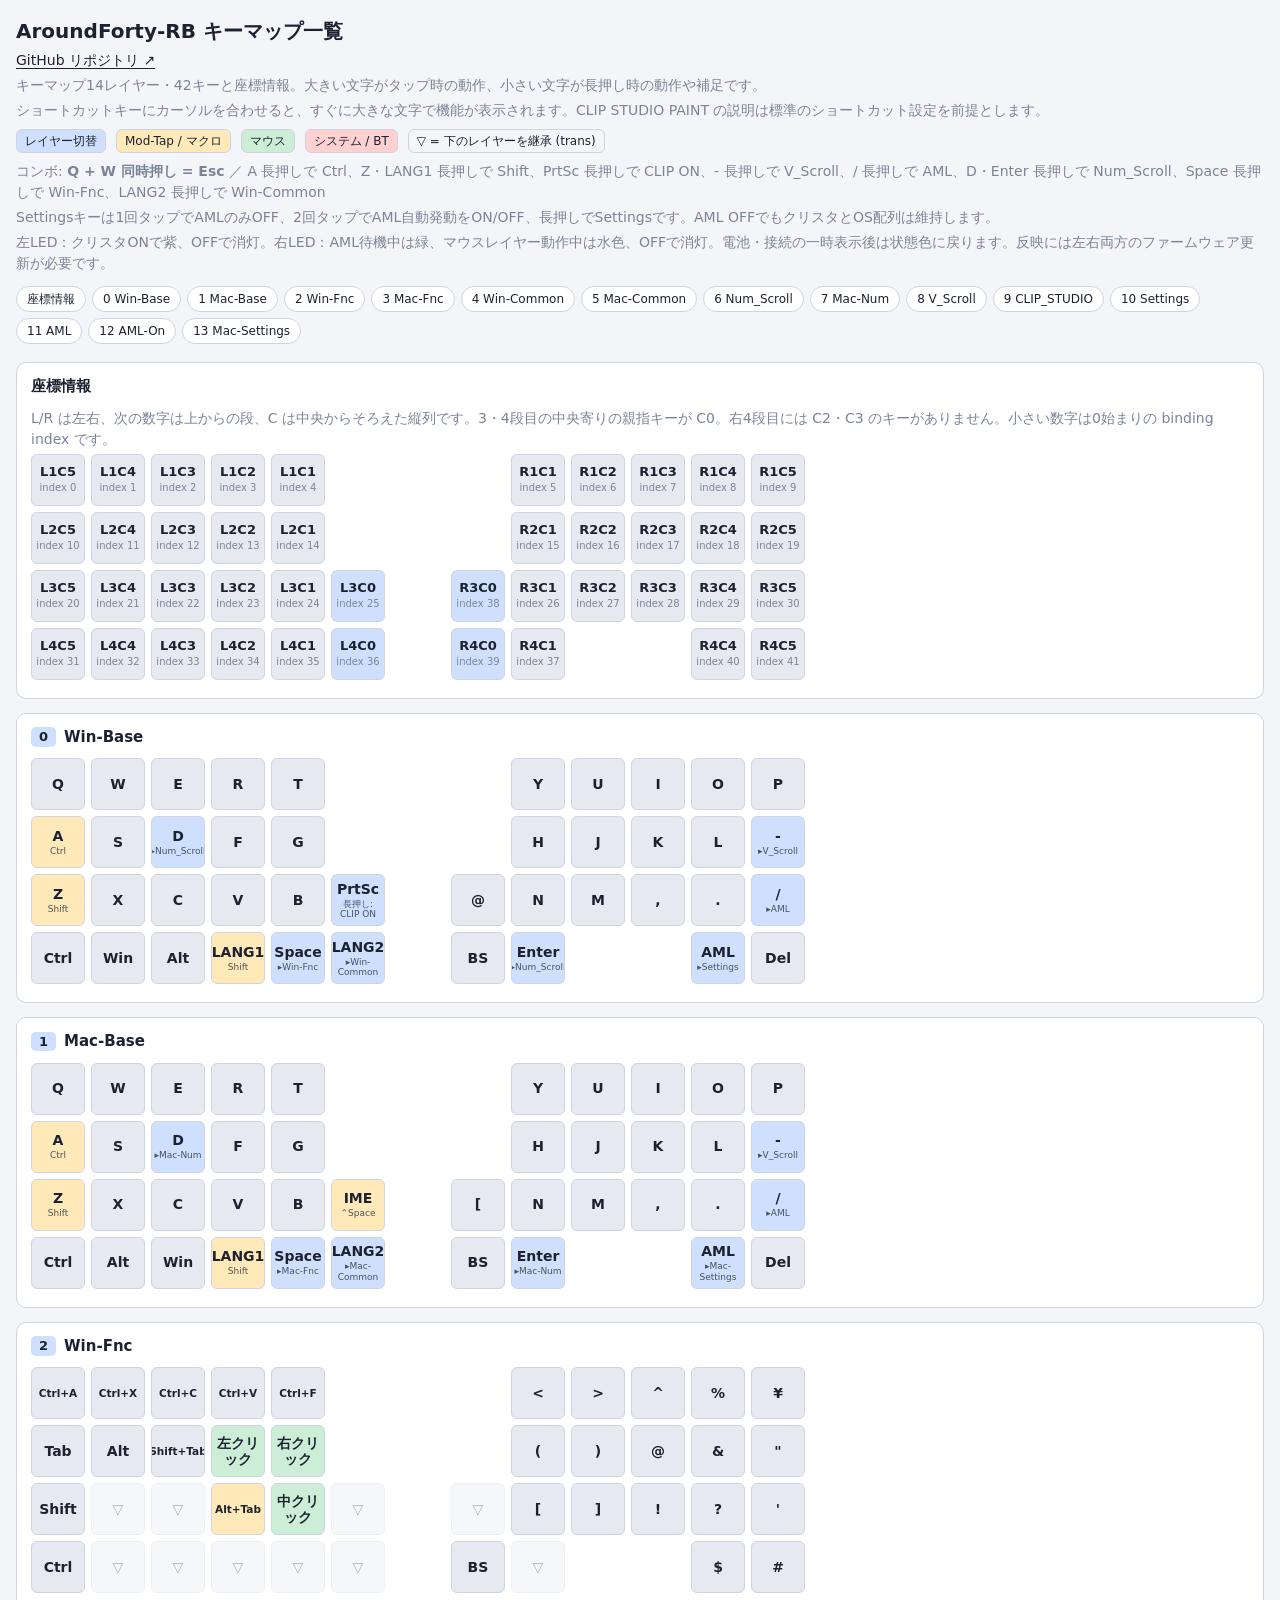
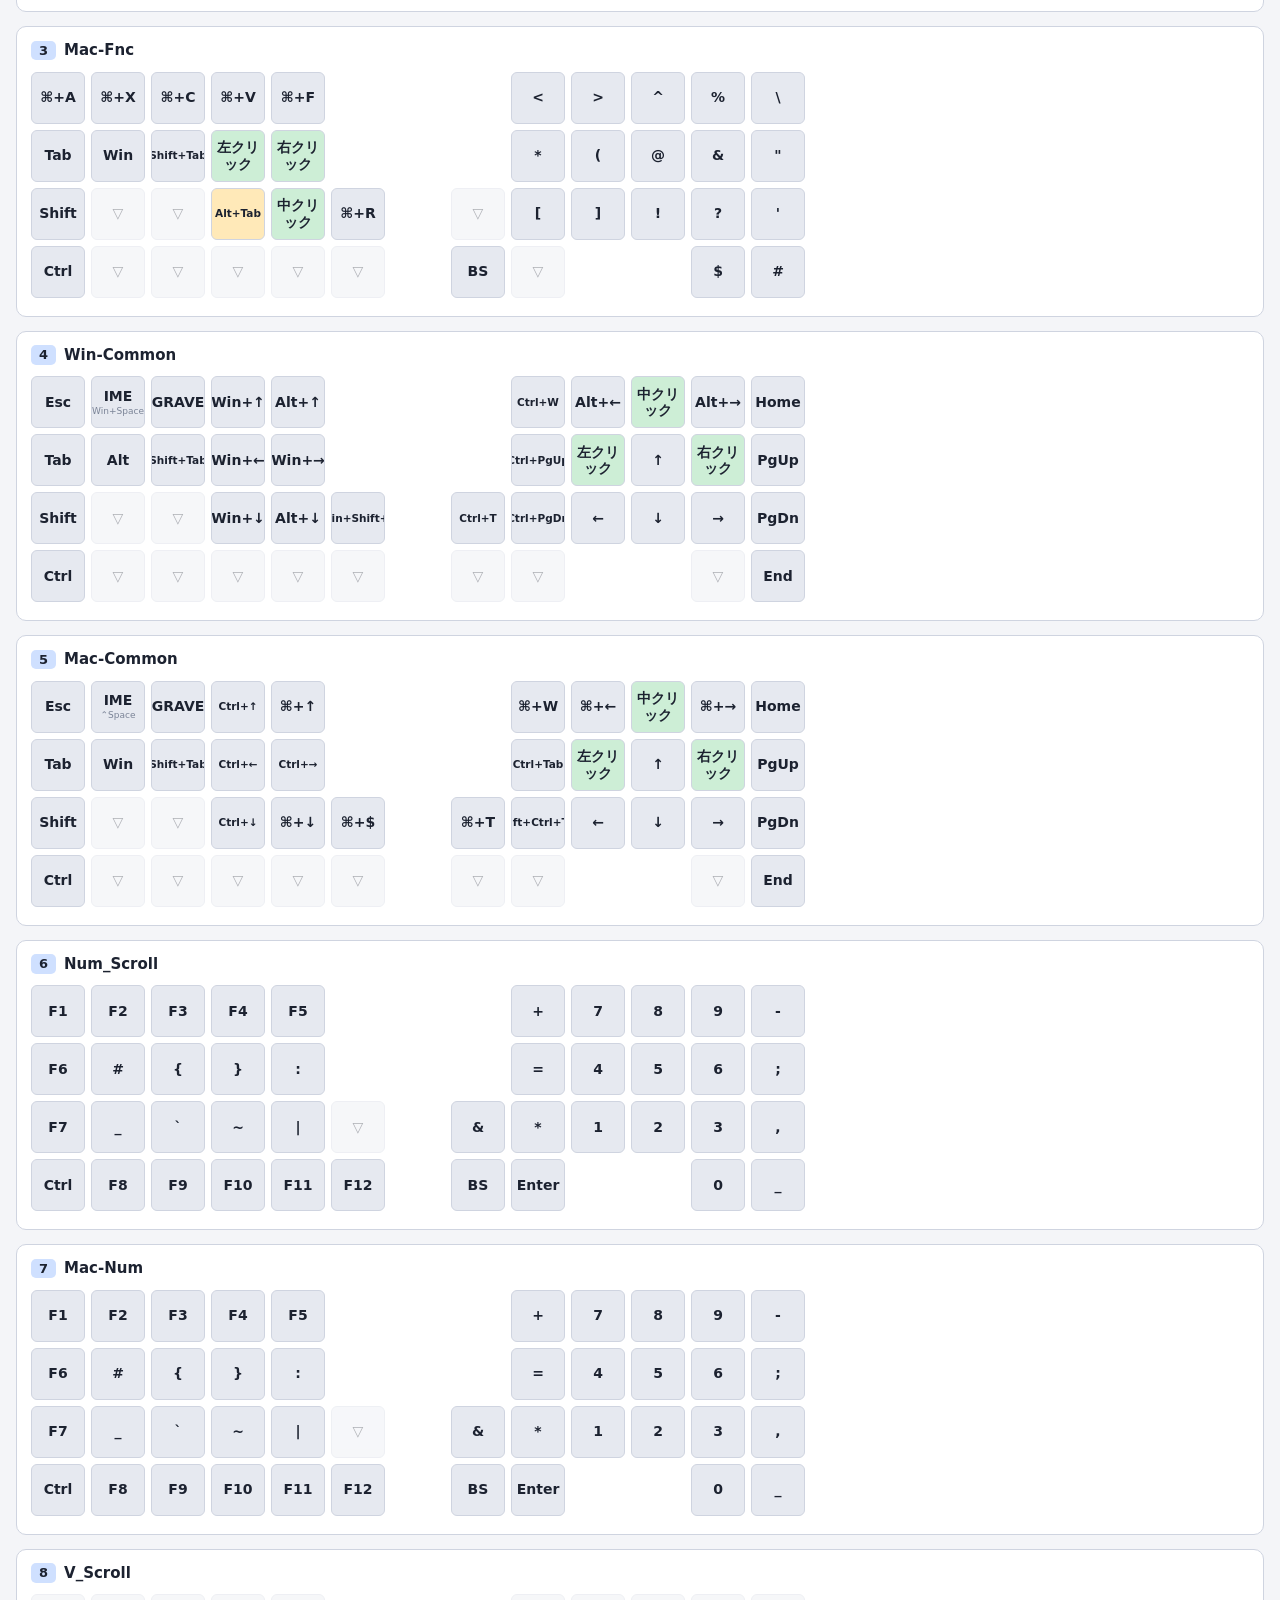
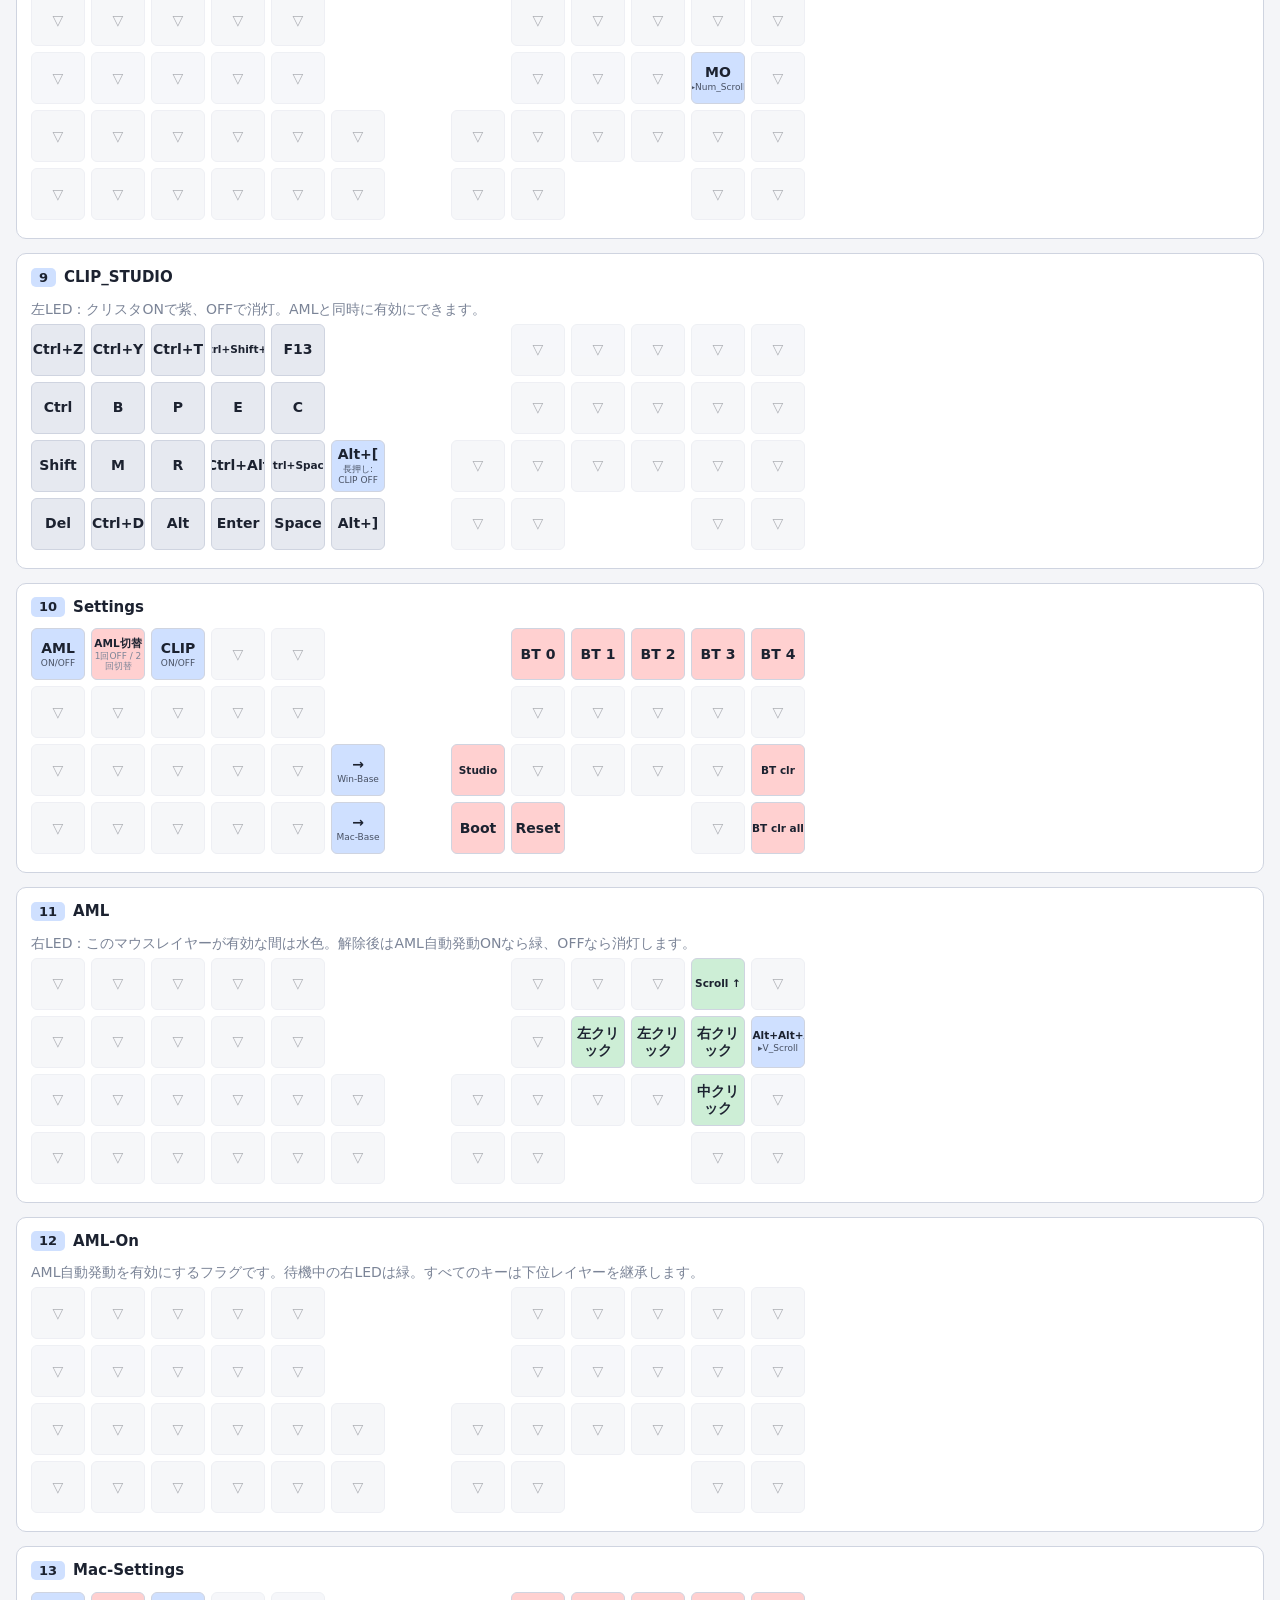
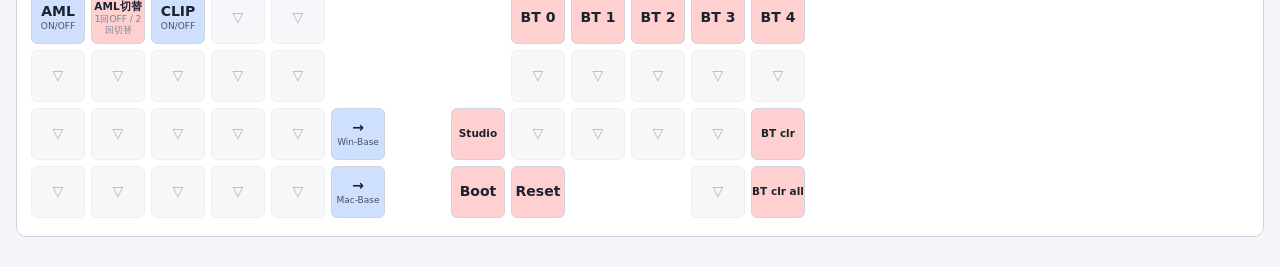
==== commit 4ea165a9: "キーマップHTMLを現行設定に同期" ====
--- a/Data/Firmware/aroundforty_rb_keymap.html
+++ b/Data/Firmware/aroundforty_rb_keymap.html
@@ -33,12 +33,12 @@
 <p>キーマップ14レイヤー・42キーと座標情報。大きい文字がタップ時の動作、小さい文字が長押し時の動作や補足です。</p>
 <p>ショートカットキーにカーソルを合わせると、すぐに大きな文字で機能が表示されます。CLIP STUDIO PAINT の説明は標準のショートカット設定を前提とします。</p>
 <div class="lg"><span style="background:var(--lt)">レイヤー切替</span><span style="background:var(--mt)">Mod-Tap / マクロ</span><span style="background:var(--ms)">マウス</span><span style="background:var(--sy)">システム / BT</span><span>▽ = 下のレイヤーを継承 (trans)</span></div>
-<p>コンボ: <b>Q + W 同時押し = Esc</b> ／ Win-Base の D 長押し・Enter 長押しで Num_Scroll、Space 長押しで Win-Fnc、LANG2 長押しで Win-Common</p>
+<p>コンボ: <b>Q + W 同時押し = Esc</b> ／ A 長押しで Ctrl、Z・LANG1 長押しで Shift、PrtSc 長押しで CLIP ON、- 長押しで V_Scroll、/ 長押しで AML、D・Enter 長押しで Num_Scroll、Space 長押しで Win-Fnc、LANG2 長押しで Win-Common</p>
 <p>Settingsキーは1回タップでAMLのみOFF、2回タップでAML自動発動をON/OFF、長押しでSettingsです。AML OFFでもクリスタとOS配列は維持します。</p>
 <p>左LED：クリスタONで紫、OFFで消灯。右LED：AML待機中は緑、マウスレイヤー動作中は水色、OFFで消灯。電池・接続の一時表示後は状態色に戻ります。反映には左右両方のファームウェア更新が必要です。</p>
-<nav><a href="#coordinates">座標情報</a><a href="#l0">0 Win-Base</a><a href="#l1">1 Mac-Base</a><a href="#l2">2 Win-Fnc</a><a href="#l3">3 Mac-Fnc</a><a href="#l4">4 Win-Common</a><a href="#l5">5 Mac-Common</a><a href="#l6">6 Num_Scroll</a><a href="#l7">7 Mac_Num_Scroll</a><a href="#l8">8 V_Scroll</a><a href="#l9">9 CLIP_STUDIO</a><a href="#l10">10 Settings</a><a href="#l11">11 AML</a><a href="#l12">12 AML-On</a><a href="#l13">13 Mac-Settings</a></nav>
+<nav><a href="#coordinates">座標情報</a><a href="#l0">0 Win-Base</a><a href="#l1">1 Mac-Base</a><a href="#l2">2 Win-Fnc</a><a href="#l3">3 Mac-Fnc</a><a href="#l4">4 Win-Common</a><a href="#l5">5 Mac-Common</a><a href="#l6">6 Num_Scroll</a><a href="#l7">7 Mac-Num</a><a href="#l8">8 V_Scroll</a><a href="#l9">9 CLIP_STUDIO</a><a href="#l10">10 Settings</a><a href="#l11">11 AML</a><a href="#l12">12 AML-On</a><a href="#l13">13 Mac-Settings</a></nav>
 <section id="coordinates"><h2>座標情報</h2><p>L/R は左右、次の数字は上からの段、C は中央からそろえた縦列です。3・4段目の中央寄りの親指キーが C0。右4段目には C2・C3 のキーがありません。小さい数字は0始まりの binding index です。</p><div class="bd"><div class="k coord" style="left:0px;top:0px"><b>L1C5</b><i>index 0</i></div><div class="k coord" style="left:60px;top:0px"><b>L1C4</b><i>index 1</i></div><div class="k coord" style="left:120px;top:0px"><b>L1C3</b><i>index 2</i></div><div class="k coord" style="left:180px;top:0px"><b>L1C2</b><i>index 3</i></div><div class="k coord" style="left:240px;top:0px"><b>L1C1</b><i>index 4</i></div><div class="k coord" style="left:480px;top:0px"><b>R1C1</b><i>index 5</i></div><div class="k coord" style="left:540px;top:0px"><b>R1C2</b><i>index 6</i></div><div class="k coord" style="left:600px;top:0px"><b>R1C3</b><i>index 7</i></div><div class="k coord" style="left:660px;top:0px"><b>R1C4</b><i>index 8</i></div><div class="k coord" style="left:720px;top:0px"><b>R1C5</b><i>index 9</i></div><div class="k coord" style="left:0px;top:58px"><b>L2C5</b><i>index 10</i></div><div class="k coord" style="left:60px;top:58px"><b>L2C4</b><i>index 11</i></div><div class="k coord" style="left:120px;top:58px"><b>L2C3</b><i>index 12</i></div><div class="k coord" style="left:180px;top:58px"><b>L2C2</b><i>index 13</i></div><div class="k coord" style="left:240px;top:58px"><b>L2C1</b><i>index 14</i></div><div class="k coord" style="left:480px;top:58px"><b>R2C1</b><i>index 15</i></div><div class="k coord" style="left:540px;top:58px"><b>R2C2</b><i>index 16</i></div><div class="k coord" style="left:600px;top:58px"><b>R2C3</b><i>index 17</i></div><div class="k coord" style="left:660px;top:58px"><b>R2C4</b><i>index 18</i></div><div class="k coord" style="left:720px;top:58px"><b>R2C5</b><i>index 19</i></div><div class="k coord" style="left:0px;top:116px"><b>L3C5</b><i>index 20</i></div><div class="k coord" style="left:60px;top:116px"><b>L3C4</b><i>index 21</i></div><div class="k coord" style="left:120px;top:116px"><b>L3C3</b><i>index 22</i></div><div class="k coord" style="left:180px;top:116px"><b>L3C2</b><i>index 23</i></div><div class="k coord" style="left:240px;top:116px"><b>L3C1</b><i>index 24</i></div><div class="k coord thumb" style="left:300px;top:116px"><b>L3C0</b><i>index 25</i></div><div class="k coord" style="left:480px;top:116px"><b>R3C1</b><i>index 26</i></div><div class="k coord" style="left:540px;top:116px"><b>R3C2</b><i>index 27</i></div><div class="k coord" style="left:600px;top:116px"><b>R3C3</b><i>index 28</i></div><div class="k coord" style="left:660px;top:116px"><b>R3C4</b><i>index 29</i></div><div class="k coord" style="left:720px;top:116px"><b>R3C5</b><i>index 30</i></div><div class="k coord" style="left:0px;top:174px"><b>L4C5</b><i>index 31</i></div><div class="k coord" style="left:60px;top:174px"><b>L4C4</b><i>index 32</i></div><div class="k coord" style="left:120px;top:174px"><b>L4C3</b><i>index 33</i></div><div class="k coord" style="left:180px;top:174px"><b>L4C2</b><i>index 34</i></div><div class="k coord" style="left:240px;top:174px"><b>L4C1</b><i>index 35</i></div><div class="k coord thumb" style="left:300px;top:174px"><b>L4C0</b><i>index 36</i></div><div class="k coord" style="left:480px;top:174px"><b>R4C1</b><i>index 37</i></div><div class="k coord thumb" style="left:420px;top:116px"><b>R3C0</b><i>index 38</i></div><div class="k coord thumb" style="left:420px;top:174px"><b>R4C0</b><i>index 39</i></div><div class="k coord" style="left:660px;top:174px"><b>R4C4</b><i>index 40</i></div><div class="k coord" style="left:720px;top:174px"><b>R4C5</b><i>index 41</i></div></div></section>
-<section id="l0"><h2><span>0</span>Win-Base</h2><div class="bd"><div class="k kp" style="left:0px;top:0px"><b>Q</b></div><div class="k kp" style="left:60px;top:0px"><b>W</b></div><div class="k kp" style="left:120px;top:0px"><b>E</b></div><div class="k kp" style="left:180px;top:0px"><b>R</b></div><div class="k kp" style="left:240px;top:0px"><b>T</b></div><div class="k kp" style="left:480px;top:0px"><b>Y</b></div><div class="k kp" style="left:540px;top:0px"><b>U</b></div><div class="k kp" style="left:600px;top:0px"><b>I</b></div><div class="k kp" style="left:660px;top:0px"><b>O</b></div><div class="k kp" style="left:720px;top:0px"><b>P</b></div><div class="k mt" style="left:0px;top:58px"><b>A</b><i>Ctrl</i></div><div class="k kp" style="left:60px;top:58px"><b>S</b></div><div class="k lt" style="left:120px;top:58px"><b>D</b><i>▸Num_Scroll</i></div><div class="k kp" style="left:180px;top:58px"><b>F</b></div><div class="k kp" style="left:240px;top:58px"><b>G</b></div><div class="k kp" style="left:480px;top:58px"><b>H</b></div><div class="k kp" style="left:540px;top:58px"><b>J</b></div><div class="k kp" style="left:600px;top:58px"><b>K</b></div><div class="k kp" style="left:660px;top:58px"><b>L</b></div><div class="k lt" style="left:720px;top:58px"><b>-</b><i>▸V_Scroll</i></div><div class="k mt" style="left:0px;top:116px"><b>Z</b><i>Shift</i></div><div class="k kp" style="left:60px;top:116px"><b>X</b></div><div class="k kp" style="left:120px;top:116px"><b>C</b></div><div class="k kp" style="left:180px;top:116px"><b>V</b></div><div class="k kp" style="left:240px;top:116px"><b>B</b></div><div class="k lt" style="left:300px;top:116px"><b>PrtSc</b><i>長押し: CLIP ON</i></div><div class="k kp" style="left:480px;top:116px"><b>N</b></div><div class="k kp" style="left:540px;top:116px"><b>M</b></div><div class="k kp" style="left:600px;top:116px"><b>,</b></div><div class="k kp" style="left:660px;top:116px"><b>.</b></div><div class="k lt" style="left:720px;top:116px"><b>/</b><i>▸AML</i></div><div class="k kp" style="left:0px;top:174px"><b>Ctrl</b></div><div class="k kp" style="left:60px;top:174px"><b>Win</b></div><div class="k kp" style="left:120px;top:174px"><b>Alt</b></div><div class="k mt" style="left:180px;top:174px"><b>LANG1</b><i>Shift</i></div><div class="k lt" style="left:240px;top:174px"><b>Space</b><i>▸Win-Fnc</i></div><div class="k lt" style="left:300px;top:174px"><b>LANG2</b><i>▸Win-Common</i></div><div class="k lt" style="left:480px;top:174px"><b>Enter</b><i>▸Num_Scroll</i></div><div class="k kp" style="left:420px;top:116px"><b>[</b></div><div class="k kp" style="left:420px;top:174px"><b>BS</b></div><div class="k lt" style="left:660px;top:174px" data-tooltip="1回タップでAMLのみOFF、2回タップでAML自動発動をON/OFF。長押しでSettings。クリスタとOS配列は維持します。"><b>AML</b><i>▸Settings</i></div><div class="k kp" style="left:720px;top:174px"><b>Del</b></div></div></section><section id="l1"><h2><span>1</span>Mac-Base</h2><div class="bd"><div class="k kp" style="left:0px;top:0px"><b>Q</b></div><div class="k kp" style="left:60px;top:0px"><b>W</b></div><div class="k kp" style="left:120px;top:0px"><b>E</b></div><div class="k kp" style="left:180px;top:0px"><b>R</b></div><div class="k kp" style="left:240px;top:0px"><b>T</b></div><div class="k kp" style="left:480px;top:0px"><b>Y</b></div><div class="k kp" style="left:540px;top:0px"><b>U</b></div><div class="k kp" style="left:600px;top:0px"><b>I</b></div><div class="k kp" style="left:660px;top:0px"><b>O</b></div><div class="k kp" style="left:720px;top:0px"><b>P</b></div><div class="k mt" style="left:0px;top:58px"><b>A</b><i>Ctrl</i></div><div class="k kp" style="left:60px;top:58px"><b>S</b></div><div class="k lt" style="left:120px;top:58px"><b>D</b><i>▸Mac-Num</i></div><div class="k kp" style="left:180px;top:58px"><b>F</b></div><div class="k kp" style="left:240px;top:58px"><b>G</b></div><div class="k kp" style="left:480px;top:58px"><b>H</b></div><div class="k kp" style="left:540px;top:58px"><b>J</b></div><div class="k kp" style="left:600px;top:58px"><b>K</b></div><div class="k kp" style="left:660px;top:58px"><b>L</b></div><div class="k lt" style="left:720px;top:58px"><b>-</b><i>▸V_Scroll</i></div><div class="k mt" style="left:0px;top:116px"><b>Z</b><i>Shift</i></div><div class="k kp" style="left:60px;top:116px"><b>X</b></div><div class="k kp" style="left:120px;top:116px"><b>C</b></div><div class="k kp" style="left:180px;top:116px"><b>V</b></div><div class="k kp" style="left:240px;top:116px"><b>B</b></div><div class="k mt" style="left:300px;top:116px" data-tooltip="Ctrl+Space：macOSの入力ソースを切り替え"><b>IME</b><i>⌃Space</i></div><div class="k kp" style="left:480px;top:116px"><b>N</b></div><div class="k kp" style="left:540px;top:116px"><b>M</b></div><div class="k kp" style="left:600px;top:116px"><b>,</b></div><div class="k kp" style="left:660px;top:116px"><b>.</b></div><div class="k lt" style="left:720px;top:116px"><b>/</b><i>▸AML</i></div><div class="k kp" style="left:0px;top:174px"><b>Ctrl</b></div><div class="k kp" style="left:60px;top:174px"><b>Alt</b></div><div class="k kp" style="left:120px;top:174px"><b>Win</b></div><div class="k mt" style="left:180px;top:174px"><b>LANG1</b><i>Shift</i></div><div class="k lt" style="left:240px;top:174px"><b>Space</b><i>▸Mac-Fnc</i></div><div class="k lt" style="left:300px;top:174px"><b>LANG2</b><i>▸Mac-Common</i></div><div class="k lt" style="left:480px;top:174px"><b>Enter</b><i>▸Mac-Num</i></div><div class="k kp" style="left:420px;top:116px"><b>[</b></div><div class="k kp" style="left:420px;top:174px"><b>BS</b></div><div class="k lt" style="left:660px;top:174px" data-tooltip="1回タップでAMLのみOFF、2回タップでAML自動発動をON/OFF。長押しでMac-Settings。クリスタとOS配列は維持します。"><b>AML</b><i>▸Mac-Settings</i></div><div class="k kp" style="left:720px;top:174px"><b>Del</b></div></div></section><section id="l2"><h2><span>2</span>Win-Fnc</h2><div class="bd"><div class="k kp s" style="left:0px;top:0px" data-tooltip="すべて選択"><b>Ctrl+A</b></div><div class="k kp s" style="left:60px;top:0px" data-tooltip="切り取り"><b>Ctrl+X</b></div><div class="k kp s" style="left:120px;top:0px" data-tooltip="コピー"><b>Ctrl+C</b></div><div class="k kp s" style="left:180px;top:0px" data-tooltip="貼り付け"><b>Ctrl+V</b></div><div class="k kp s" style="left:240px;top:0px" data-tooltip="検索"><b>Ctrl+F</b></div><div class="k kp" style="left:480px;top:0px"><b>&lt;</b></div><div class="k kp" style="left:540px;top:0px"><b>&gt;</b></div><div class="k kp" style="left:600px;top:0px"><b>^</b></div><div class="k kp" style="left:660px;top:0px"><b>%</b></div><div class="k kp" style="left:720px;top:0px"><b>¥</b></div><div class="k kp" style="left:0px;top:58px"><b>Tab</b></div><div class="k kp" style="left:60px;top:58px"><b>Alt</b></div><div class="k kp s" style="left:120px;top:58px" data-tooltip="前の項目へ移動（アプリにより動作が異なります）"><b>Shift+Tab</b></div><div class="k ms" style="left:180px;top:58px"><b>左クリック</b></div><div class="k ms" style="left:240px;top:58px"><b>右クリック</b></div><div class="k kp" style="left:480px;top:58px"><b>(</b></div><div class="k kp" style="left:540px;top:58px"><b>)</b></div><div class="k kp" style="left:600px;top:58px"><b>@</b></div><div class="k kp" style="left:660px;top:58px"><b>&amp;</b></div><div class="k kp" style="left:720px;top:58px"><b>&quot;</b></div><div class="k kp" style="left:0px;top:116px"><b>Shift</b></div><div class="k tr" style="left:60px;top:116px"><b>▽</b></div><div class="k tr" style="left:120px;top:116px"><b>▽</b></div><div class="k mt s" style="left:180px;top:116px" data-tooltip="Windowsのアプリ切り替え"><b>Alt+Tab</b></div><div class="k ms" style="left:240px;top:116px"><b>中クリック</b></div><div class="k tr" style="left:300px;top:116px"><b>▽</b></div><div class="k kp" style="left:480px;top:116px"><b>[</b></div><div class="k kp" style="left:540px;top:116px"><b>]</b></div><div class="k kp" style="left:600px;top:116px"><b>!</b></div><div class="k kp" style="left:660px;top:116px"><b>?</b></div><div class="k kp" style="left:720px;top:116px"><b>&#x27;</b></div><div class="k kp" style="left:0px;top:174px"><b>Ctrl</b></div><div class="k tr" style="left:60px;top:174px"><b>▽</b></div><div class="k tr" style="left:120px;top:174px"><b>▽</b></div><div class="k tr" style="left:180px;top:174px"><b>▽</b></div><div class="k tr" style="left:240px;top:174px"><b>▽</b></div><div class="k tr" style="left:300px;top:174px"><b>▽</b></div><div class="k tr" style="left:480px;top:174px"><b>▽</b></div><div class="k tr" style="left:420px;top:116px"><b>▽</b></div><div class="k kp" style="left:420px;top:174px"><b>BS</b></div><div class="k kp" style="left:660px;top:174px"><b>$</b></div><div class="k kp" style="left:720px;top:174px"><b>#</b></div></div></section><section id="l3"><h2><span>3</span>Mac-Fnc</h2><div class="bd"><div class="k kp" style="left:0px;top:0px" data-tooltip="すべて選択"><b>⌘+A</b></div><div class="k kp" style="left:60px;top:0px" data-tooltip="切り取り"><b>⌘+X</b></div><div class="k kp" style="left:120px;top:0px" data-tooltip="コピー"><b>⌘+C</b></div><div class="k kp" style="left:180px;top:0px" data-tooltip="貼り付け"><b>⌘+V</b></div><div class="k kp" style="left:240px;top:0px" data-tooltip="検索"><b>⌘+F</b></div><div class="k kp" style="left:480px;top:0px"><b>&lt;</b></div><div class="k kp" style="left:540px;top:0px"><b>&gt;</b></div><div class="k kp" style="left:600px;top:0px"><b>^</b></div><div class="k kp" style="left:660px;top:0px"><b>%</b></div><div class="k kp" style="left:720px;top:0px"><b>\</b></div><div class="k kp" style="left:0px;top:58px"><b>Tab</b></div><div class="k kp" style="left:60px;top:58px"><b>Win</b></div><div class="k kp s" style="left:120px;top:58px" data-tooltip="前の項目へ移動（アプリにより動作が異なります）"><b>Shift+Tab</b></div><div class="k ms" style="left:180px;top:58px"><b>左クリック</b></div><div class="k ms" style="left:240px;top:58px"><b>右クリック</b></div><div class="k kp" style="left:480px;top:58px"><b>*</b></div><div class="k kp" style="left:540px;top:58px"><b>(</b></div><div class="k kp" style="left:600px;top:58px"><b>@</b></div><div class="k kp" style="left:660px;top:58px"><b>&amp;</b></div><div class="k kp" style="left:720px;top:58px"><b>&quot;</b></div><div class="k kp" style="left:0px;top:116px"><b>Shift</b></div><div class="k tr" style="left:60px;top:116px"><b>▽</b></div><div class="k tr" style="left:120px;top:116px"><b>▽</b></div><div class="k mt s" style="left:180px;top:116px" data-tooltip="Alt+Tabを送信（macOSでの動作は設定に依存）"><b>Alt+Tab</b></div><div class="k ms" style="left:240px;top:116px"><b>中クリック</b></div><div class="k kp" style="left:300px;top:116px" data-tooltip="再読み込み（対応アプリ）"><b>⌘+R</b></div><div class="k kp" style="left:480px;top:116px"><b>[</b></div><div class="k kp" style="left:540px;top:116px"><b>]</b></div><div class="k kp" style="left:600px;top:116px"><b>!</b></div><div class="k kp" style="left:660px;top:116px"><b>?</b></div><div class="k kp" style="left:720px;top:116px"><b>&#x27;</b></div><div class="k kp" style="left:0px;top:174px"><b>Ctrl</b></div><div class="k tr" style="left:60px;top:174px"><b>▽</b></div><div class="k tr" style="left:120px;top:174px"><b>▽</b></div><div class="k tr" style="left:180px;top:174px"><b>▽</b></div><div class="k tr" style="left:240px;top:174px"><b>▽</b></div><div class="k tr" style="left:300px;top:174px"><b>▽</b></div><div class="k tr" style="left:480px;top:174px"><b>▽</b></div><div class="k tr" style="left:420px;top:116px"><b>▽</b></div><div class="k kp" style="left:420px;top:174px"><b>BS</b></div><div class="k kp" style="left:660px;top:174px"><b>$</b></div><div class="k kp" style="left:720px;top:174px"><b>#</b></div></div></section><section id="l4"><h2><span>4</span>Win-Common</h2><div class="bd"><div class="k kp" style="left:0px;top:0px"><b>Esc</b></div><div class="k tr" style="left:60px;top:0px"><b>▽</b></div><div class="k kp" style="left:120px;top:0px" data-tooltip="半角/全角キー（GRAVE）"><b>半/全</b></div><div class="k kp" style="left:180px;top:0px" data-tooltip="ウィンドウを最大化"><b>Win+↑</b></div><div class="k kp" style="left:240px;top:0px" data-tooltip="上へ移動（動作はアプリに依存）"><b>Alt+↑</b></div><div class="k kp s" style="left:480px;top:0px" data-tooltip="タブ・ウィンドウを閉じる（対応アプリ）"><b>Ctrl+W</b></div><div class="k kp" style="left:540px;top:0px" data-tooltip="前のページへ戻る（対応アプリ）"><b>Alt+←</b></div><div class="k ms" style="left:600px;top:0px"><b>中クリック</b></div><div class="k kp" style="left:660px;top:0px" data-tooltip="次のページへ進む（対応アプリ）"><b>Alt+→</b></div><div class="k kp" style="left:720px;top:0px"><b>Home</b></div><div class="k kp" style="left:0px;top:58px"><b>Tab</b></div><div class="k kp" style="left:60px;top:58px"><b>Alt</b></div><div class="k kp s" style="left:120px;top:58px" data-tooltip="前の項目へ移動（アプリにより動作が異なります）"><b>Shift+Tab</b></div><div class="k kp" style="left:180px;top:58px" data-tooltip="ウィンドウを画面左に配置"><b>Win+←</b></div><div class="k kp" style="left:240px;top:58px" data-tooltip="ウィンドウを画面右に配置"><b>Win+→</b></div><div class="k kp s" style="left:480px;top:58px" data-tooltip="前のタブへ（対応アプリ）"><b>Ctrl+PgUp</b></div><div class="k ms" style="left:540px;top:58px"><b>左クリック</b></div><div class="k kp" style="left:600px;top:58px"><b>↑</b></div><div class="k ms" style="left:660px;top:58px"><b>右クリック</b></div><div class="k kp" style="left:720px;top:58px"><b>PgUp</b></div><div class="k kp" style="left:0px;top:116px"><b>Shift</b></div><div class="k tr" style="left:60px;top:116px"><b>▽</b></div><div class="k tr" style="left:120px;top:116px"><b>▽</b></div><div class="k kp" style="left:180px;top:116px" data-tooltip="ウィンドウを元のサイズに戻す／最小化"><b>Win+↓</b></div><div class="k kp" style="left:240px;top:116px" data-tooltip="下へ移動（動作はアプリに依存）"><b>Alt+↓</b></div><div class="k kp s" style="left:300px;top:116px" data-tooltip="画面の一部を撮影"><b>Win+Shift+S</b></div><div class="k kp s" style="left:480px;top:116px" data-tooltip="次のタブへ（対応アプリ）"><b>Ctrl+PgDn</b></div><div class="k kp" style="left:540px;top:116px"><b>←</b></div><div class="k kp" style="left:600px;top:116px"><b>↓</b></div><div class="k kp" style="left:660px;top:116px"><b>→</b></div><div class="k kp" style="left:720px;top:116px"><b>PgDn</b></div><div class="k kp" style="left:0px;top:174px"><b>Ctrl</b></div><div class="k tr" style="left:60px;top:174px"><b>▽</b></div><div class="k tr" style="left:120px;top:174px"><b>▽</b></div><div class="k tr" style="left:180px;top:174px"><b>▽</b></div><div class="k tr" style="left:240px;top:174px"><b>▽</b></div><div class="k tr" style="left:300px;top:174px"><b>▽</b></div><div class="k tr" style="left:480px;top:174px"><b>▽</b></div><div class="k kp s" style="left:420px;top:116px" data-tooltip="新しいタブを開く（対応アプリ）"><b>Ctrl+T</b></div><div class="k tr" style="left:420px;top:174px"><b>▽</b></div><div class="k tr" style="left:660px;top:174px"><b>▽</b></div><div class="k kp" style="left:720px;top:174px"><b>End</b></div></div></section><section id="l5"><h2><span>5</span>Mac-Common</h2><div class="bd"><div class="k kp" style="left:0px;top:0px"><b>Esc</b></div><div class="k tr" style="left:60px;top:0px"><b>▽</b></div><div class="k kp" style="left:120px;top:0px" data-tooltip="GRAVE。US配列ではgrave accent"><b>GRAVE</b></div><div class="k kp s" style="left:180px;top:0px" data-tooltip="Mission Control を開く"><b>Ctrl+↑</b></div><div class="k kp" style="left:240px;top:0px" data-tooltip="文書の先頭へ移動"><b>⌘+↑</b></div><div class="k kp" style="left:480px;top:0px" data-tooltip="タブ・ウィンドウを閉じる"><b>⌘+W</b></div><div class="k kp" style="left:540px;top:0px" data-tooltip="行の先頭へ移動"><b>⌘+←</b></div><div class="k ms" style="left:600px;top:0px"><b>中クリック</b></div><div class="k kp" style="left:660px;top:0px" data-tooltip="行の末尾へ移動"><b>⌘+→</b></div><div class="k kp" style="left:720px;top:0px"><b>Home</b></div><div class="k kp" style="left:0px;top:58px"><b>Tab</b></div><div class="k kp" style="left:60px;top:58px"><b>Win</b></div><div class="k kp s" style="left:120px;top:58px" data-tooltip="前の項目へ移動（アプリにより動作が異なります）"><b>Shift+Tab</b></div><div class="k kp s" style="left:180px;top:58px" data-tooltip="左のデスクトップへ切り替え"><b>Ctrl+←</b></div><div class="k kp s" style="left:240px;top:58px" data-tooltip="右のデスクトップへ切り替え"><b>Ctrl+→</b></div><div class="k kp s" style="left:480px;top:58px" data-tooltip="次のタブへ（対応アプリ）"><b>Ctrl+Tab</b></div><div class="k ms" style="left:540px;top:58px"><b>左クリック</b></div><div class="k kp" style="left:600px;top:58px"><b>↑</b></div><div class="k ms" style="left:660px;top:58px"><b>右クリック</b></div><div class="k kp" style="left:720px;top:58px"><b>PgUp</b></div><div class="k kp" style="left:0px;top:116px"><b>Shift</b></div><div class="k tr" style="left:60px;top:116px"><b>▽</b></div><div class="k tr" style="left:120px;top:116px"><b>▽</b></div><div class="k kp s" style="left:180px;top:116px" data-tooltip="現在のアプリのウィンドウを表示"><b>Ctrl+↓</b></div><div class="k kp" style="left:240px;top:116px" data-tooltip="文書の末尾へ移動"><b>⌘+↓</b></div><div class="k kp" style="left:300px;top:116px" data-tooltip="画面の一部を撮影（⌘+Shift+4）"><b>⌘+$</b></div><div class="k kp s" style="left:480px;top:116px" data-tooltip="前のタブへ（対応アプリ）"><b>Shift+Ctrl+Tab</b></div><div class="k kp" style="left:540px;top:116px"><b>←</b></div><div class="k kp" style="left:600px;top:116px"><b>↓</b></div><div class="k kp" style="left:660px;top:116px"><b>→</b></div><div class="k kp" style="left:720px;top:116px"><b>PgDn</b></div><div class="k kp" style="left:0px;top:174px"><b>Ctrl</b></div><div class="k tr" style="left:60px;top:174px"><b>▽</b></div><div class="k tr" style="left:120px;top:174px"><b>▽</b></div><div class="k tr" style="left:180px;top:174px"><b>▽</b></div><div class="k tr" style="left:240px;top:174px"><b>▽</b></div><div class="k tr" style="left:300px;top:174px"><b>▽</b></div><div class="k tr" style="left:480px;top:174px"><b>▽</b></div><div class="k kp" style="left:420px;top:116px" data-tooltip="新しいタブを開く（対応アプリ）"><b>⌘+T</b></div><div class="k tr" style="left:420px;top:174px"><b>▽</b></div><div class="k tr" style="left:660px;top:174px"><b>▽</b></div><div class="k kp" style="left:720px;top:174px"><b>End</b></div></div></section><section id="l6"><h2><span>6</span>Num_Scroll</h2><div class="bd"><div class="k tr" style="left:0px;top:0px"><b>▽</b></div><div class="k tr" style="left:60px;top:0px"><b>▽</b></div><div class="k tr" style="left:120px;top:0px"><b>▽</b></div><div class="k tr" style="left:180px;top:0px"><b>▽</b></div><div class="k tr" style="left:240px;top:0px"><b>▽</b></div><div class="k kp" style="left:480px;top:0px"><b>+</b></div><div class="k kp" style="left:540px;top:0px"><b>7</b></div><div class="k kp" style="left:600px;top:0px"><b>8</b></div><div class="k kp" style="left:660px;top:0px"><b>9</b></div><div class="k kp" style="left:720px;top:0px"><b>-</b></div><div class="k kp" style="left:0px;top:58px"><b>F13</b></div><div class="k kp" style="left:60px;top:58px"><b>#</b></div><div class="k kp" style="left:120px;top:58px"><b>{</b></div><div class="k kp" style="left:180px;top:58px"><b>}</b></div><div class="k kp" style="left:240px;top:58px"><b>:</b></div><div class="k kp" style="left:480px;top:58px"><b>=</b></div><div class="k kp" style="left:540px;top:58px"><b>4</b></div><div class="k kp" style="left:600px;top:58px"><b>5</b></div><div class="k kp" style="left:660px;top:58px"><b>6</b></div><div class="k kp" style="left:720px;top:58px"><b>;</b></div><div class="k tr" style="left:0px;top:116px"><b>▽</b></div><div class="k kp" style="left:60px;top:116px"><b>_</b></div><div class="k kp" style="left:120px;top:116px"><b>`</b></div><div class="k kp" style="left:180px;top:116px"><b>~</b></div><div class="k kp" style="left:240px;top:116px"><b>|</b></div><div class="k tr" style="left:300px;top:116px"><b>▽</b></div><div class="k kp" style="left:480px;top:116px"><b>*</b></div><div class="k kp" style="left:540px;top:116px"><b>1</b></div><div class="k kp" style="left:600px;top:116px"><b>2</b></div><div class="k kp" style="left:660px;top:116px"><b>3</b></div><div class="k kp" style="left:720px;top:116px"><b>,</b></div><div class="k kp" style="left:0px;top:174px"><b>Ctrl</b></div><div class="k tr" style="left:60px;top:174px"><b>▽</b></div><div class="k tr" style="left:120px;top:174px"><b>▽</b></div><div class="k tr" style="left:180px;top:174px"><b>▽</b></div><div class="k tr" style="left:240px;top:174px"><b>▽</b></div><div class="k tr" style="left:300px;top:174px"><b>▽</b></div><div class="k kp" style="left:480px;top:174px"><b>Enter</b></div><div class="k kp" style="left:420px;top:116px"><b>&amp;</b></div><div class="k kp" style="left:420px;top:174px"><b>BS</b></div><div class="k kp" style="left:660px;top:174px"><b>0</b></div><div class="k kp" style="left:720px;top:174px"><b>_</b></div></div></section><section id="l7"><h2><span>7</span>Mac_Num_Scroll</h2><div class="bd"><div class="k tr" style="left:0px;top:0px"><b>▽</b></div><div class="k tr" style="left:60px;top:0px"><b>▽</b></div><div class="k tr" style="left:120px;top:0px"><b>▽</b></div><div class="k tr" style="left:180px;top:0px"><b>▽</b></div><div class="k tr" style="left:240px;top:0px"><b>▽</b></div><div class="k kp" style="left:480px;top:0px"><b>+</b></div><div class="k kp" style="left:540px;top:0px"><b>7</b></div><div class="k kp" style="left:600px;top:0px"><b>8</b></div><div class="k kp" style="left:660px;top:0px"><b>9</b></div><div class="k kp" style="left:720px;top:0px"><b>-</b></div><div class="k kp" style="left:0px;top:58px"><b>F13</b></div><div class="k kp" style="left:60px;top:58px"><b>#</b></div><div class="k kp" style="left:120px;top:58px"><b>{</b></div><div class="k kp" style="left:180px;top:58px"><b>}</b></div><div class="k kp" style="left:240px;top:58px"><b>:</b></div><div class="k kp" style="left:480px;top:58px"><b>=</b></div><div class="k kp" style="left:540px;top:58px"><b>4</b></div><div class="k kp" style="left:600px;top:58px"><b>5</b></div><div class="k kp" style="left:660px;top:58px"><b>6</b></div><div class="k kp" style="left:720px;top:58px"><b>;</b></div><div class="k tr" style="left:0px;top:116px"><b>▽</b></div><div class="k kp" style="left:60px;top:116px"><b>_</b></div><div class="k kp" style="left:120px;top:116px"><b>`</b></div><div class="k kp" style="left:180px;top:116px"><b>~</b></div><div class="k kp" style="left:240px;top:116px"><b>|</b></div><div class="k tr" style="left:300px;top:116px"><b>▽</b></div><div class="k kp" style="left:480px;top:116px"><b>*</b></div><div class="k kp" style="left:540px;top:116px"><b>1</b></div><div class="k kp" style="left:600px;top:116px"><b>2</b></div><div class="k kp" style="left:660px;top:116px"><b>3</b></div><div class="k kp" style="left:720px;top:116px"><b>,</b></div><div class="k kp" style="left:0px;top:174px"><b>Ctrl</b></div><div class="k tr" style="left:60px;top:174px"><b>▽</b></div><div class="k tr" style="left:120px;top:174px"><b>▽</b></div><div class="k tr" style="left:180px;top:174px"><b>▽</b></div><div class="k tr" style="left:240px;top:174px"><b>▽</b></div><div class="k tr" style="left:300px;top:174px"><b>▽</b></div><div class="k kp" style="left:480px;top:174px"><b>Enter</b></div><div class="k kp" style="left:420px;top:116px"><b>&amp;</b></div><div class="k kp" style="left:420px;top:174px"><b>BS</b></div><div class="k kp" style="left:660px;top:174px"><b>0</b></div><div class="k kp" style="left:720px;top:174px"><b>_</b></div></div></section><section id="l8"><h2><span>8</span>V_Scroll</h2><div class="bd"><div class="k tr" style="left:0px;top:0px"><b>▽</b></div><div class="k tr" style="left:60px;top:0px"><b>▽</b></div><div class="k tr" style="left:120px;top:0px"><b>▽</b></div><div class="k tr" style="left:180px;top:0px"><b>▽</b></div><div class="k tr" style="left:240px;top:0px"><b>▽</b></div><div class="k tr" style="left:480px;top:0px"><b>▽</b></div><div class="k tr" style="left:540px;top:0px"><b>▽</b></div><div class="k tr" style="left:600px;top:0px"><b>▽</b></div><div class="k tr" style="left:660px;top:0px"><b>▽</b></div><div class="k tr" style="left:720px;top:0px"><b>▽</b></div><div class="k tr" style="left:0px;top:58px"><b>▽</b></div><div class="k tr" style="left:60px;top:58px"><b>▽</b></div><div class="k tr" style="left:120px;top:58px"><b>▽</b></div><div class="k tr" style="left:180px;top:58px"><b>▽</b></div><div class="k tr" style="left:240px;top:58px"><b>▽</b></div><div class="k tr" style="left:480px;top:58px"><b>▽</b></div><div class="k tr" style="left:540px;top:58px"><b>▽</b></div><div class="k tr" style="left:600px;top:58px"><b>▽</b></div><div class="k lt" style="left:660px;top:58px"><b>MO</b><i>▸Num_Scroll</i></div><div class="k tr" style="left:720px;top:58px"><b>▽</b></div><div class="k tr" style="left:0px;top:116px"><b>▽</b></div><div class="k tr" style="left:60px;top:116px"><b>▽</b></div><div class="k tr" style="left:120px;top:116px"><b>▽</b></div><div class="k tr" style="left:180px;top:116px"><b>▽</b></div><div class="k tr" style="left:240px;top:116px"><b>▽</b></div><div class="k tr" style="left:300px;top:116px"><b>▽</b></div><div class="k tr" style="left:480px;top:116px"><b>▽</b></div><div class="k tr" style="left:540px;top:116px"><b>▽</b></div><div class="k tr" style="left:600px;top:116px"><b>▽</b></div><div class="k tr" style="left:660px;top:116px"><b>▽</b></div><div class="k tr" style="left:720px;top:116px"><b>▽</b></div><div class="k tr" style="left:0px;top:174px"><b>▽</b></div><div class="k tr" style="left:60px;top:174px"><b>▽</b></div><div class="k tr" style="left:120px;top:174px"><b>▽</b></div><div class="k tr" style="left:180px;top:174px"><b>▽</b></div><div class="k tr" style="left:240px;top:174px"><b>▽</b></div><div class="k tr" style="left:300px;top:174px"><b>▽</b></div><div class="k tr" style="left:480px;top:174px"><b>▽</b></div><div class="k tr" style="left:420px;top:116px"><b>▽</b></div><div class="k tr" style="left:420px;top:174px"><b>▽</b></div><div class="k tr" style="left:660px;top:174px"><b>▽</b></div><div class="k tr" style="left:720px;top:174px"><b>▽</b></div></div></section><section id="l9"><h2><span>9</span>CLIP_STUDIO</h2><p>左LED：クリスタONで紫、OFFで消灯。AMLと同時に有効にできます。</p><div class="bd"><div class="k kp" style="left:0px;top:0px" data-tooltip="CLIP STUDIO PAINT：取り消し"><b>Ctrl+Z</b></div><div class="k kp" style="left:60px;top:0px" data-tooltip="CLIP STUDIO PAINT：やり直し"><b>Ctrl+Y</b></div><div class="k kp" style="left:120px;top:0px" data-tooltip="CLIP STUDIO PAINT：拡大・縮小／回転変形"><b>Ctrl+T</b></div><div class="k kp s" style="left:180px;top:0px" data-tooltip="CLIP STUDIO PAINT：新規ラスターレイヤー"><b>Ctrl+Shift+N</b></div><div class="k kp" style="left:240px;top:0px" data-tooltip="F13を送信（割り当てた機能はアプリ設定による）"><b>F13</b></div><div class="k tr" style="left:480px;top:0px"><b>▽</b></div><div class="k tr" style="left:540px;top:0px"><b>▽</b></div><div class="k tr" style="left:600px;top:0px"><b>▽</b></div><div class="k tr" style="left:660px;top:0px"><b>▽</b></div><div class="k tr" style="left:720px;top:0px"><b>▽</b></div><div class="k kp" style="left:0px;top:58px"><b>Ctrl</b></div><div class="k kp" style="left:60px;top:58px" data-tooltip="CLIP STUDIO PAINT：ブラシツール"><b>B</b></div><div class="k kp" style="left:120px;top:58px" data-tooltip="Pを送信（割り当てた機能はアプリ設定による）"><b>P</b></div><div class="k kp" style="left:180px;top:58px" data-tooltip="CLIP STUDIO PAINT：消しゴムツール"><b>E</b></div><div class="k kp" style="left:240px;top:58px" data-tooltip="CLIP STUDIO PAINT：描画色と透明色を切り替え"><b>C</b></div><div class="k tr" style="left:480px;top:58px"><b>▽</b></div><div class="k tr" style="left:540px;top:58px"><b>▽</b></div><div class="k tr" style="left:600px;top:58px"><b>▽</b></div><div class="k tr" style="left:660px;top:58px"><b>▽</b></div><div class="k tr" style="left:720px;top:58px"><b>▽</b></div><div class="k kp" style="left:0px;top:116px"><b>Shift</b></div><div class="k kp" style="left:60px;top:116px" data-tooltip="CLIP STUDIO PAINT：選択範囲ツール"><b>M</b></div><div class="k kp" style="left:120px;top:116px" data-tooltip="CLIP STUDIO PAINT：回転ツール"><b>R</b></div><div class="k kp" style="left:180px;top:116px" data-tooltip="CLIP STUDIO PAINT：押しながらドラッグでブラシサイズ変更"><b>Ctrl+Alt</b></div><div class="k kp s" style="left:240px;top:116px" data-tooltip="CLIP STUDIO PAINT：押しながらクリックで拡大"><b>Ctrl+Space</b></div><div class="k lt" style="left:300px;top:116px" data-tooltip="CLIP STUDIO PAINT：下のレイヤーを選択／長押しでCLIPレイヤーをOFF"><b>Alt+[</b><i>長押し: CLIP OFF</i></div><div class="k tr" style="left:480px;top:116px"><b>▽</b></div><div class="k tr" style="left:540px;top:116px"><b>▽</b></div><div class="k tr" style="left:600px;top:116px"><b>▽</b></div><div class="k tr" style="left:660px;top:116px"><b>▽</b></div><div class="k tr" style="left:720px;top:116px"><b>▽</b></div><div class="k kp" style="left:0px;top:174px"><b>Del</b></div><div class="k kp" style="left:60px;top:174px" data-tooltip="CLIP STUDIO PAINT：選択解除"><b>Ctrl+D</b></div><div class="k kp" style="left:120px;top:174px"><b>Alt</b></div><div class="k kp" style="left:180px;top:174px"><b>Enter</b></div><div class="k kp" style="left:240px;top:174px"><b>Space</b></div><div class="k kp" style="left:300px;top:174px" data-tooltip="CLIP STUDIO PAINT：上のレイヤーを選択"><b>Alt+]</b></div><div class="k tr" style="left:480px;top:174px"><b>▽</b></div><div class="k tr" style="left:420px;top:116px"><b>▽</b></div><div class="k tr" style="left:420px;top:174px"><b>▽</b></div><div class="k tr" style="left:660px;top:174px"><b>▽</b></div><div class="k tr" style="left:720px;top:174px"><b>▽</b></div></div></section><section id="l10"><h2><span>10</span>Settings</h2><div class="bd"><div class="k lt" style="left:0px;top:0px" data-tooltip="AML自動発動をON/OFF（クリスタとOS配列を維持）"><b>AML</b><i>ON/OFF</i></div><div class="k sy s" style="left:60px;top:0px" data-tooltip="1回タップでAML自動発動とマウスレイヤーをOFF、2回タップで自動発動をON/OFF。クリスタとOS配列は維持します。"><b>AML切替</b><i>1回OFF / 2回切替</i></div><div class="k lt" style="left:120px;top:0px"><b>CLIP</b><i>ON/OFF</i></div><div class="k tr" style="left:180px;top:0px"><b>▽</b></div><div class="k tr" style="left:240px;top:0px"><b>▽</b></div><div class="k sy" style="left:480px;top:0px"><b>BT 0</b></div><div class="k sy" style="left:540px;top:0px"><b>BT 1</b></div><div class="k sy" style="left:600px;top:0px"><b>BT 2</b></div><div class="k sy" style="left:660px;top:0px"><b>BT 3</b></div><div class="k sy" style="left:720px;top:0px"><b>BT 4</b></div><div class="k tr" style="left:0px;top:58px"><b>▽</b></div><div class="k tr" style="left:60px;top:58px"><b>▽</b></div><div class="k tr" style="left:120px;top:58px"><b>▽</b></div><div class="k tr" style="left:180px;top:58px"><b>▽</b></div><div class="k tr" style="left:240px;top:58px"><b>▽</b></div><div class="k tr" style="left:480px;top:58px"><b>▽</b></div><div class="k tr" style="left:540px;top:58px"><b>▽</b></div><div class="k tr" style="left:600px;top:58px"><b>▽</b></div><div class="k tr" style="left:660px;top:58px"><b>▽</b></div><div class="k tr" style="left:720px;top:58px"><b>▽</b></div><div class="k tr" style="left:0px;top:116px"><b>▽</b></div><div class="k tr" style="left:60px;top:116px"><b>▽</b></div><div class="k tr" style="left:120px;top:116px"><b>▽</b></div><div class="k tr" style="left:180px;top:116px"><b>▽</b></div><div class="k tr" style="left:240px;top:116px"><b>▽</b></div><div class="k lt" style="left:300px;top:116px"><b>→</b><i>Win-Base</i></div><div class="k tr" style="left:480px;top:116px"><b>▽</b></div><div class="k tr" style="left:540px;top:116px"><b>▽</b></div><div class="k tr" style="left:600px;top:116px"><b>▽</b></div><div class="k tr" style="left:660px;top:116px"><b>▽</b></div><div class="k sy s" style="left:720px;top:116px"><b>BT clr</b></div><div class="k tr" style="left:0px;top:174px"><b>▽</b></div><div class="k tr" style="left:60px;top:174px"><b>▽</b></div><div class="k tr" style="left:120px;top:174px"><b>▽</b></div><div class="k tr" style="left:180px;top:174px"><b>▽</b></div><div class="k tr" style="left:240px;top:174px"><b>▽</b></div><div class="k lt" style="left:300px;top:174px"><b>→</b><i>Mac-Base</i></div><div class="k sy" style="left:480px;top:174px"><b>Reset</b></div><div class="k sy s" style="left:420px;top:116px"><b>Studio</b></div><div class="k sy" style="left:420px;top:174px"><b>Boot</b></div><div class="k tr" style="left:660px;top:174px"><b>▽</b></div><div class="k sy s" style="left:720px;top:174px"><b>BT clr all</b></div></div></section><section id="l11"><h2><span>11</span>AML</h2><p>右LED：このマウスレイヤーが有効な間は水色。解除後はAML自動発動ONなら緑、OFFなら消灯します。</p><div class="bd"><div class="k tr" style="left:0px;top:0px"><b>▽</b></div><div class="k tr" style="left:60px;top:0px"><b>▽</b></div><div class="k tr" style="left:120px;top:0px"><b>▽</b></div><div class="k tr" style="left:180px;top:0px"><b>▽</b></div><div class="k tr" style="left:240px;top:0px"><b>▽</b></div><div class="k tr" style="left:480px;top:0px"><b>▽</b></div><div class="k tr" style="left:540px;top:0px"><b>▽</b></div><div class="k tr" style="left:600px;top:0px"><b>▽</b></div><div class="k ms s" style="left:660px;top:0px"><b>Scroll ↑</b></div><div class="k tr" style="left:720px;top:0px"><b>▽</b></div><div class="k tr" style="left:0px;top:58px"><b>▽</b></div><div class="k tr" style="left:60px;top:58px"><b>▽</b></div><div class="k tr" style="left:120px;top:58px"><b>▽</b></div><div class="k tr" style="left:180px;top:58px"><b>▽</b></div><div class="k tr" style="left:240px;top:58px"><b>▽</b></div><div class="k tr" style="left:480px;top:58px"><b>▽</b></div><div class="k ms" style="left:540px;top:58px"><b>左クリック</b></div><div class="k ms" style="left:600px;top:58px"><b>左クリック</b></div><div class="k ms" style="left:660px;top:58px"><b>右クリック</b></div><div class="k lt s" style="left:720px;top:58px" data-tooltip="タップ：RAlt+Alt+Aを送信（アプリ設定に依存）／長押し：V_Scroll"><b>RAlt+Alt+A</b><i>▸V_Scroll</i></div><div class="k tr" style="left:0px;top:116px"><b>▽</b></div><div class="k tr" style="left:60px;top:116px"><b>▽</b></div><div class="k tr" style="left:120px;top:116px"><b>▽</b></div><div class="k tr" style="left:180px;top:116px"><b>▽</b></div><div class="k tr" style="left:240px;top:116px"><b>▽</b></div><div class="k tr" style="left:300px;top:116px"><b>▽</b></div><div class="k tr" style="left:480px;top:116px"><b>▽</b></div><div class="k tr" style="left:540px;top:116px"><b>▽</b></div><div class="k tr" style="left:600px;top:116px"><b>▽</b></div><div class="k ms" style="left:660px;top:116px"><b>中クリック</b></div><div class="k tr" style="left:720px;top:116px"><b>▽</b></div><div class="k tr" style="left:0px;top:174px"><b>▽</b></div><div class="k tr" style="left:60px;top:174px"><b>▽</b></div><div class="k tr" style="left:120px;top:174px"><b>▽</b></div><div class="k tr" style="left:180px;top:174px"><b>▽</b></div><div class="k tr" style="left:240px;top:174px"><b>▽</b></div><div class="k tr" style="left:300px;top:174px"><b>▽</b></div><div class="k tr" style="left:480px;top:174px"><b>▽</b></div><div class="k tr" style="left:420px;top:116px"><b>▽</b></div><div class="k tr" style="left:420px;top:174px"><b>▽</b></div><div class="k tr" style="left:660px;top:174px"><b>▽</b></div><div class="k tr" style="left:720px;top:174px"><b>▽</b></div></div></section><section id="l12"><h2><span>12</span>AML-On</h2><p>AML自動発動を有効にするフラグです。待機中の右LEDは緑。すべてのキーは下位レイヤーを継承します。</p><div class="bd"><div class="k tr" style="left:0px;top:0px"><b>▽</b></div><div class="k tr" style="left:60px;top:0px"><b>▽</b></div><div class="k tr" style="left:120px;top:0px"><b>▽</b></div><div class="k tr" style="left:180px;top:0px"><b>▽</b></div><div class="k tr" style="left:240px;top:0px"><b>▽</b></div><div class="k tr" style="left:480px;top:0px"><b>▽</b></div><div class="k tr" style="left:540px;top:0px"><b>▽</b></div><div class="k tr" style="left:600px;top:0px"><b>▽</b></div><div class="k tr" style="left:660px;top:0px"><b>▽</b></div><div class="k tr" style="left:720px;top:0px"><b>▽</b></div><div class="k tr" style="left:0px;top:58px"><b>▽</b></div><div class="k tr" style="left:60px;top:58px"><b>▽</b></div><div class="k tr" style="left:120px;top:58px"><b>▽</b></div><div class="k tr" style="left:180px;top:58px"><b>▽</b></div><div class="k tr" style="left:240px;top:58px"><b>▽</b></div><div class="k tr" style="left:480px;top:58px"><b>▽</b></div><div class="k tr" style="left:540px;top:58px"><b>▽</b></div><div class="k tr" style="left:600px;top:58px"><b>▽</b></div><div class="k tr" style="left:660px;top:58px"><b>▽</b></div><div class="k tr" style="left:720px;top:58px"><b>▽</b></div><div class="k tr" style="left:0px;top:116px"><b>▽</b></div><div class="k tr" style="left:60px;top:116px"><b>▽</b></div><div class="k tr" style="left:120px;top:116px"><b>▽</b></div><div class="k tr" style="left:180px;top:116px"><b>▽</b></div><div class="k tr" style="left:240px;top:116px"><b>▽</b></div><div class="k tr" style="left:300px;top:116px"><b>▽</b></div><div class="k tr" style="left:480px;top:116px"><b>▽</b></div><div class="k tr" style="left:540px;top:116px"><b>▽</b></div><div class="k tr" style="left:600px;top:116px"><b>▽</b></div><div class="k tr" style="left:660px;top:116px"><b>▽</b></div><div class="k tr" style="left:720px;top:116px"><b>▽</b></div><div class="k tr" style="left:0px;top:174px"><b>▽</b></div><div class="k tr" style="left:60px;top:174px"><b>▽</b></div><div class="k tr" style="left:120px;top:174px"><b>▽</b></div><div class="k tr" style="left:180px;top:174px"><b>▽</b></div><div class="k tr" style="left:240px;top:174px"><b>▽</b></div><div class="k tr" style="left:300px;top:174px"><b>▽</b></div><div class="k tr" style="left:480px;top:174px"><b>▽</b></div><div class="k tr" style="left:420px;top:116px"><b>▽</b></div><div class="k tr" style="left:420px;top:174px"><b>▽</b></div><div class="k tr" style="left:660px;top:174px"><b>▽</b></div><div class="k tr" style="left:720px;top:174px"><b>▽</b></div></div></section><section id="l13"><h2><span>13</span>Mac-Settings</h2><div class="bd"><div class="k lt" style="left:0px;top:0px" data-tooltip="AML自動発動をON/OFF（クリスタとOS配列を維持）"><b>AML</b><i>ON/OFF</i></div><div class="k sy s" style="left:60px;top:0px" data-tooltip="1回タップでAML自動発動とマウスレイヤーをOFF、2回タップで自動発動をON/OFF。クリスタとOS配列は維持します。"><b>AML切替</b><i>1回OFF / 2回切替</i></div><div class="k lt" style="left:120px;top:0px"><b>CLIP</b><i>ON/OFF</i></div><div class="k tr" style="left:180px;top:0px"><b>▽</b></div><div class="k tr" style="left:240px;top:0px"><b>▽</b></div><div class="k sy" style="left:480px;top:0px"><b>BT 0</b></div><div class="k sy" style="left:540px;top:0px"><b>BT 1</b></div><div class="k sy" style="left:600px;top:0px"><b>BT 2</b></div><div class="k sy" style="left:660px;top:0px"><b>BT 3</b></div><div class="k sy" style="left:720px;top:0px"><b>BT 4</b></div><div class="k tr" style="left:0px;top:58px"><b>▽</b></div><div class="k tr" style="left:60px;top:58px"><b>▽</b></div><div class="k tr" style="left:120px;top:58px"><b>▽</b></div><div class="k tr" style="left:180px;top:58px"><b>▽</b></div><div class="k tr" style="left:240px;top:58px"><b>▽</b></div><div class="k tr" style="left:480px;top:58px"><b>▽</b></div><div class="k tr" style="left:540px;top:58px"><b>▽</b></div><div class="k tr" style="left:600px;top:58px"><b>▽</b></div><div class="k tr" style="left:660px;top:58px"><b>▽</b></div><div class="k tr" style="left:720px;top:58px"><b>▽</b></div><div class="k tr" style="left:0px;top:116px"><b>▽</b></div><div class="k tr" style="left:60px;top:116px"><b>▽</b></div><div class="k tr" style="left:120px;top:116px"><b>▽</b></div><div class="k tr" style="left:180px;top:116px"><b>▽</b></div><div class="k tr" style="left:240px;top:116px"><b>▽</b></div><div class="k lt" style="left:300px;top:116px"><b>→</b><i>Win-Base</i></div><div class="k tr" style="left:480px;top:116px"><b>▽</b></div><div class="k tr" style="left:540px;top:116px"><b>▽</b></div><div class="k tr" style="left:600px;top:116px"><b>▽</b></div><div class="k tr" style="left:660px;top:116px"><b>▽</b></div><div class="k sy s" style="left:720px;top:116px"><b>BT clr</b></div><div class="k tr" style="left:0px;top:174px"><b>▽</b></div><div class="k tr" style="left:60px;top:174px"><b>▽</b></div><div class="k tr" style="left:120px;top:174px"><b>▽</b></div><div class="k tr" style="left:180px;top:174px"><b>▽</b></div><div class="k tr" style="left:240px;top:174px"><b>▽</b></div><div class="k lt" style="left:300px;top:174px"><b>→</b><i>Mac-Base</i></div><div class="k sy" style="left:480px;top:174px"><b>Reset</b></div><div class="k sy s" style="left:420px;top:116px"><b>Studio</b></div><div class="k sy" style="left:420px;top:174px"><b>Boot</b></div><div class="k tr" style="left:660px;top:174px"><b>▽</b></div><div class="k sy s" style="left:720px;top:174px"><b>BT clr all</b></div></div></section><div id="key-tooltip" class="key-tooltip" role="tooltip" hidden></div><script>
+<section id="l0"><h2><span>0</span>Win-Base</h2><div class="bd"><div class="k kp" style="left:0px;top:0px"><b>Q</b></div><div class="k kp" style="left:60px;top:0px"><b>W</b></div><div class="k kp" style="left:120px;top:0px"><b>E</b></div><div class="k kp" style="left:180px;top:0px"><b>R</b></div><div class="k kp" style="left:240px;top:0px"><b>T</b></div><div class="k kp" style="left:480px;top:0px"><b>Y</b></div><div class="k kp" style="left:540px;top:0px"><b>U</b></div><div class="k kp" style="left:600px;top:0px"><b>I</b></div><div class="k kp" style="left:660px;top:0px"><b>O</b></div><div class="k kp" style="left:720px;top:0px"><b>P</b></div><div class="k mt" style="left:0px;top:58px"><b>A</b><i>Ctrl</i></div><div class="k kp" style="left:60px;top:58px"><b>S</b></div><div class="k lt" style="left:120px;top:58px"><b>D</b><i>▸Num_Scroll</i></div><div class="k kp" style="left:180px;top:58px"><b>F</b></div><div class="k kp" style="left:240px;top:58px"><b>G</b></div><div class="k kp" style="left:480px;top:58px"><b>H</b></div><div class="k kp" style="left:540px;top:58px"><b>J</b></div><div class="k kp" style="left:600px;top:58px"><b>K</b></div><div class="k kp" style="left:660px;top:58px"><b>L</b></div><div class="k lt" style="left:720px;top:58px"><b>-</b><i>▸V_Scroll</i></div><div class="k mt" style="left:0px;top:116px"><b>Z</b><i>Shift</i></div><div class="k kp" style="left:60px;top:116px"><b>X</b></div><div class="k kp" style="left:120px;top:116px"><b>C</b></div><div class="k kp" style="left:180px;top:116px"><b>V</b></div><div class="k kp" style="left:240px;top:116px"><b>B</b></div><div class="k lt" style="left:300px;top:116px"><b>PrtSc</b><i>長押し: CLIP ON</i></div><div class="k kp" style="left:480px;top:116px"><b>N</b></div><div class="k kp" style="left:540px;top:116px"><b>M</b></div><div class="k kp" style="left:600px;top:116px"><b>,</b></div><div class="k kp" style="left:660px;top:116px"><b>.</b></div><div class="k lt" style="left:720px;top:116px"><b>/</b><i>▸AML</i></div><div class="k kp" style="left:0px;top:174px"><b>Ctrl</b></div><div class="k kp" style="left:60px;top:174px"><b>Win</b></div><div class="k kp" style="left:120px;top:174px"><b>Alt</b></div><div class="k mt" style="left:180px;top:174px"><b>LANG1</b><i>Shift</i></div><div class="k lt" style="left:240px;top:174px"><b>Space</b><i>▸Win-Fnc</i></div><div class="k lt" style="left:300px;top:174px"><b>LANG2</b><i>▸Win-Common</i></div><div class="k lt" style="left:480px;top:174px"><b>Enter</b><i>▸Num_Scroll</i></div><div class="k kp" style="left:420px;top:116px" data-tooltip="JIS配列で@を送信（LEFT_BRACKET）"><b>@</b></div><div class="k kp" style="left:420px;top:174px"><b>BS</b></div><div class="k lt" style="left:660px;top:174px" data-tooltip="1回タップでAMLのみOFF、2回タップでAML自動発動をON/OFF。長押しでSettings。クリスタとOS配列は維持します。"><b>AML</b><i>▸Settings</i></div><div class="k kp" style="left:720px;top:174px"><b>Del</b></div></div></section><section id="l1"><h2><span>1</span>Mac-Base</h2><div class="bd"><div class="k kp" style="left:0px;top:0px"><b>Q</b></div><div class="k kp" style="left:60px;top:0px"><b>W</b></div><div class="k kp" style="left:120px;top:0px"><b>E</b></div><div class="k kp" style="left:180px;top:0px"><b>R</b></div><div class="k kp" style="left:240px;top:0px"><b>T</b></div><div class="k kp" style="left:480px;top:0px"><b>Y</b></div><div class="k kp" style="left:540px;top:0px"><b>U</b></div><div class="k kp" style="left:600px;top:0px"><b>I</b></div><div class="k kp" style="left:660px;top:0px"><b>O</b></div><div class="k kp" style="left:720px;top:0px"><b>P</b></div><div class="k mt" style="left:0px;top:58px"><b>A</b><i>Ctrl</i></div><div class="k kp" style="left:60px;top:58px"><b>S</b></div><div class="k lt" style="left:120px;top:58px"><b>D</b><i>▸Mac-Num</i></div><div class="k kp" style="left:180px;top:58px"><b>F</b></div><div class="k kp" style="left:240px;top:58px"><b>G</b></div><div class="k kp" style="left:480px;top:58px"><b>H</b></div><div class="k kp" style="left:540px;top:58px"><b>J</b></div><div class="k kp" style="left:600px;top:58px"><b>K</b></div><div class="k kp" style="left:660px;top:58px"><b>L</b></div><div class="k lt" style="left:720px;top:58px"><b>-</b><i>▸V_Scroll</i></div><div class="k mt" style="left:0px;top:116px"><b>Z</b><i>Shift</i></div><div class="k kp" style="left:60px;top:116px"><b>X</b></div><div class="k kp" style="left:120px;top:116px"><b>C</b></div><div class="k kp" style="left:180px;top:116px"><b>V</b></div><div class="k kp" style="left:240px;top:116px"><b>B</b></div><div class="k mt" style="left:300px;top:116px" data-tooltip="Ctrl+Space：macOSの入力ソースを切り替え"><b>IME</b><i>⌃Space</i></div><div class="k kp" style="left:480px;top:116px"><b>N</b></div><div class="k kp" style="left:540px;top:116px"><b>M</b></div><div class="k kp" style="left:600px;top:116px"><b>,</b></div><div class="k kp" style="left:660px;top:116px"><b>.</b></div><div class="k lt" style="left:720px;top:116px"><b>/</b><i>▸AML</i></div><div class="k kp" style="left:0px;top:174px"><b>Ctrl</b></div><div class="k kp" style="left:60px;top:174px"><b>Alt</b></div><div class="k kp" style="left:120px;top:174px"><b>Win</b></div><div class="k mt" style="left:180px;top:174px"><b>LANG1</b><i>Shift</i></div><div class="k lt" style="left:240px;top:174px"><b>Space</b><i>▸Mac-Fnc</i></div><div class="k lt" style="left:300px;top:174px"><b>LANG2</b><i>▸Mac-Common</i></div><div class="k lt" style="left:480px;top:174px"><b>Enter</b><i>▸Mac-Num</i></div><div class="k kp" style="left:420px;top:116px"><b>[</b></div><div class="k kp" style="left:420px;top:174px"><b>BS</b></div><div class="k lt" style="left:660px;top:174px" data-tooltip="1回タップでAMLのみOFF、2回タップでAML自動発動をON/OFF。長押しでMac-Settings。クリスタとOS配列は維持します。"><b>AML</b><i>▸Mac-Settings</i></div><div class="k kp" style="left:720px;top:174px"><b>Del</b></div></div></section><section id="l2"><h2><span>2</span>Win-Fnc</h2><div class="bd"><div class="k kp s" style="left:0px;top:0px" data-tooltip="すべて選択"><b>Ctrl+A</b></div><div class="k kp s" style="left:60px;top:0px" data-tooltip="切り取り"><b>Ctrl+X</b></div><div class="k kp s" style="left:120px;top:0px" data-tooltip="コピー"><b>Ctrl+C</b></div><div class="k kp s" style="left:180px;top:0px" data-tooltip="貼り付け"><b>Ctrl+V</b></div><div class="k kp s" style="left:240px;top:0px" data-tooltip="検索"><b>Ctrl+F</b></div><div class="k kp" style="left:480px;top:0px"><b>&lt;</b></div><div class="k kp" style="left:540px;top:0px"><b>&gt;</b></div><div class="k kp" style="left:600px;top:0px"><b>^</b></div><div class="k kp" style="left:660px;top:0px"><b>%</b></div><div class="k kp" style="left:720px;top:0px"><b>¥</b></div><div class="k kp" style="left:0px;top:58px"><b>Tab</b></div><div class="k kp" style="left:60px;top:58px"><b>Alt</b></div><div class="k kp s" style="left:120px;top:58px" data-tooltip="前の項目へ移動（アプリにより動作が異なります）"><b>Shift+Tab</b></div><div class="k ms" style="left:180px;top:58px"><b>左クリック</b></div><div class="k ms" style="left:240px;top:58px"><b>右クリック</b></div><div class="k kp" style="left:480px;top:58px"><b>(</b></div><div class="k kp" style="left:540px;top:58px"><b>)</b></div><div class="k kp" style="left:600px;top:58px"><b>@</b></div><div class="k kp" style="left:660px;top:58px"><b>&amp;</b></div><div class="k kp" style="left:720px;top:58px"><b>&quot;</b></div><div class="k kp" style="left:0px;top:116px"><b>Shift</b></div><div class="k tr" style="left:60px;top:116px"><b>▽</b></div><div class="k tr" style="left:120px;top:116px"><b>▽</b></div><div class="k mt s" style="left:180px;top:116px" data-tooltip="Windowsのアプリ切り替え"><b>Alt+Tab</b></div><div class="k ms" style="left:240px;top:116px"><b>中クリック</b></div><div class="k tr" style="left:300px;top:116px"><b>▽</b></div><div class="k kp" style="left:480px;top:116px"><b>[</b></div><div class="k kp" style="left:540px;top:116px"><b>]</b></div><div class="k kp" style="left:600px;top:116px"><b>!</b></div><div class="k kp" style="left:660px;top:116px"><b>?</b></div><div class="k kp" style="left:720px;top:116px"><b>&#x27;</b></div><div class="k kp" style="left:0px;top:174px"><b>Ctrl</b></div><div class="k tr" style="left:60px;top:174px"><b>▽</b></div><div class="k tr" style="left:120px;top:174px"><b>▽</b></div><div class="k tr" style="left:180px;top:174px"><b>▽</b></div><div class="k tr" style="left:240px;top:174px"><b>▽</b></div><div class="k tr" style="left:300px;top:174px"><b>▽</b></div><div class="k tr" style="left:480px;top:174px"><b>▽</b></div><div class="k tr" style="left:420px;top:116px"><b>▽</b></div><div class="k kp" style="left:420px;top:174px"><b>BS</b></div><div class="k kp" style="left:660px;top:174px"><b>$</b></div><div class="k kp" style="left:720px;top:174px"><b>#</b></div></div></section><section id="l3"><h2><span>3</span>Mac-Fnc</h2><div class="bd"><div class="k kp" style="left:0px;top:0px" data-tooltip="すべて選択"><b>⌘+A</b></div><div class="k kp" style="left:60px;top:0px" data-tooltip="切り取り"><b>⌘+X</b></div><div class="k kp" style="left:120px;top:0px" data-tooltip="コピー"><b>⌘+C</b></div><div class="k kp" style="left:180px;top:0px" data-tooltip="貼り付け"><b>⌘+V</b></div><div class="k kp" style="left:240px;top:0px" data-tooltip="検索"><b>⌘+F</b></div><div class="k kp" style="left:480px;top:0px"><b>&lt;</b></div><div class="k kp" style="left:540px;top:0px"><b>&gt;</b></div><div class="k kp" style="left:600px;top:0px"><b>^</b></div><div class="k kp" style="left:660px;top:0px"><b>%</b></div><div class="k kp" style="left:720px;top:0px"><b>\</b></div><div class="k kp" style="left:0px;top:58px"><b>Tab</b></div><div class="k kp" style="left:60px;top:58px"><b>Win</b></div><div class="k kp s" style="left:120px;top:58px" data-tooltip="前の項目へ移動（アプリにより動作が異なります）"><b>Shift+Tab</b></div><div class="k ms" style="left:180px;top:58px"><b>左クリック</b></div><div class="k ms" style="left:240px;top:58px"><b>右クリック</b></div><div class="k kp" style="left:480px;top:58px"><b>*</b></div><div class="k kp" style="left:540px;top:58px"><b>(</b></div><div class="k kp" style="left:600px;top:58px"><b>@</b></div><div class="k kp" style="left:660px;top:58px"><b>&amp;</b></div><div class="k kp" style="left:720px;top:58px"><b>&quot;</b></div><div class="k kp" style="left:0px;top:116px"><b>Shift</b></div><div class="k tr" style="left:60px;top:116px"><b>▽</b></div><div class="k tr" style="left:120px;top:116px"><b>▽</b></div><div class="k mt s" style="left:180px;top:116px" data-tooltip="Alt+Tabを送信（macOSでの動作は設定に依存）"><b>Alt+Tab</b></div><div class="k ms" style="left:240px;top:116px"><b>中クリック</b></div><div class="k kp" style="left:300px;top:116px" data-tooltip="再読み込み（対応アプリ）"><b>⌘+R</b></div><div class="k kp" style="left:480px;top:116px"><b>[</b></div><div class="k kp" style="left:540px;top:116px"><b>]</b></div><div class="k kp" style="left:600px;top:116px"><b>!</b></div><div class="k kp" style="left:660px;top:116px"><b>?</b></div><div class="k kp" style="left:720px;top:116px"><b>&#x27;</b></div><div class="k kp" style="left:0px;top:174px"><b>Ctrl</b></div><div class="k tr" style="left:60px;top:174px"><b>▽</b></div><div class="k tr" style="left:120px;top:174px"><b>▽</b></div><div class="k tr" style="left:180px;top:174px"><b>▽</b></div><div class="k tr" style="left:240px;top:174px"><b>▽</b></div><div class="k tr" style="left:300px;top:174px"><b>▽</b></div><div class="k tr" style="left:480px;top:174px"><b>▽</b></div><div class="k tr" style="left:420px;top:116px"><b>▽</b></div><div class="k kp" style="left:420px;top:174px"><b>BS</b></div><div class="k kp" style="left:660px;top:174px"><b>$</b></div><div class="k kp" style="left:720px;top:174px"><b>#</b></div></div></section><section id="l4"><h2><span>4</span>Win-Common</h2><div class="bd"><div class="k kp" style="left:0px;top:0px"><b>Esc</b></div><div class="k kp" style="left:60px;top:0px" data-tooltip="Win+Space：Windowsの入力モードを切り替え"><b>IME</b><i>Win+Space</i></div><div class="k kp" style="left:120px;top:0px" data-tooltip="GRAVEキー"><b>GRAVE</b></div><div class="k kp" style="left:180px;top:0px" data-tooltip="ウィンドウを最大化"><b>Win+↑</b></div><div class="k kp" style="left:240px;top:0px" data-tooltip="上へ移動（動作はアプリに依存）"><b>Alt+↑</b></div><div class="k kp s" style="left:480px;top:0px" data-tooltip="タブ・ウィンドウを閉じる（対応アプリ）"><b>Ctrl+W</b></div><div class="k kp" style="left:540px;top:0px" data-tooltip="前のページへ戻る（対応アプリ）"><b>Alt+←</b></div><div class="k ms" style="left:600px;top:0px"><b>中クリック</b></div><div class="k kp" style="left:660px;top:0px" data-tooltip="次のページへ進む（対応アプリ）"><b>Alt+→</b></div><div class="k kp" style="left:720px;top:0px"><b>Home</b></div><div class="k kp" style="left:0px;top:58px"><b>Tab</b></div><div class="k kp" style="left:60px;top:58px"><b>Alt</b></div><div class="k kp s" style="left:120px;top:58px" data-tooltip="前の項目へ移動（アプリにより動作が異なります）"><b>Shift+Tab</b></div><div class="k kp" style="left:180px;top:58px" data-tooltip="ウィンドウを画面左に配置"><b>Win+←</b></div><div class="k kp" style="left:240px;top:58px" data-tooltip="ウィンドウを画面右に配置"><b>Win+→</b></div><div class="k kp s" style="left:480px;top:58px" data-tooltip="前のタブへ（対応アプリ）"><b>Ctrl+PgUp</b></div><div class="k ms" style="left:540px;top:58px"><b>左クリック</b></div><div class="k kp" style="left:600px;top:58px"><b>↑</b></div><div class="k ms" style="left:660px;top:58px"><b>右クリック</b></div><div class="k kp" style="left:720px;top:58px"><b>PgUp</b></div><div class="k kp" style="left:0px;top:116px"><b>Shift</b></div><div class="k tr" style="left:60px;top:116px"><b>▽</b></div><div class="k tr" style="left:120px;top:116px"><b>▽</b></div><div class="k kp" style="left:180px;top:116px" data-tooltip="ウィンドウを元のサイズに戻す／最小化"><b>Win+↓</b></div><div class="k kp" style="left:240px;top:116px" data-tooltip="下へ移動（動作はアプリに依存）"><b>Alt+↓</b></div><div class="k kp s" style="left:300px;top:116px" data-tooltip="画面の一部を撮影"><b>Win+Shift+S</b></div><div class="k kp s" style="left:480px;top:116px" data-tooltip="次のタブへ（対応アプリ）"><b>Ctrl+PgDn</b></div><div class="k kp" style="left:540px;top:116px"><b>←</b></div><div class="k kp" style="left:600px;top:116px"><b>↓</b></div><div class="k kp" style="left:660px;top:116px"><b>→</b></div><div class="k kp" style="left:720px;top:116px"><b>PgDn</b></div><div class="k kp" style="left:0px;top:174px"><b>Ctrl</b></div><div class="k tr" style="left:60px;top:174px"><b>▽</b></div><div class="k tr" style="left:120px;top:174px"><b>▽</b></div><div class="k tr" style="left:180px;top:174px"><b>▽</b></div><div class="k tr" style="left:240px;top:174px"><b>▽</b></div><div class="k tr" style="left:300px;top:174px"><b>▽</b></div><div class="k tr" style="left:480px;top:174px"><b>▽</b></div><div class="k kp s" style="left:420px;top:116px" data-tooltip="新しいタブを開く（対応アプリ）"><b>Ctrl+T</b></div><div class="k tr" style="left:420px;top:174px"><b>▽</b></div><div class="k tr" style="left:660px;top:174px"><b>▽</b></div><div class="k kp" style="left:720px;top:174px"><b>End</b></div></div></section><section id="l5"><h2><span>5</span>Mac-Common</h2><div class="bd"><div class="k kp" style="left:0px;top:0px"><b>Esc</b></div><div class="k kp" style="left:60px;top:0px" data-tooltip="Ctrl+Space：macOSの入力ソースを切り替え"><b>IME</b><i>⌃Space</i></div><div class="k kp" style="left:120px;top:0px" data-tooltip="GRAVE。US配列ではgrave accent"><b>GRAVE</b></div><div class="k kp s" style="left:180px;top:0px" data-tooltip="Mission Control を開く"><b>Ctrl+↑</b></div><div class="k kp" style="left:240px;top:0px" data-tooltip="文書の先頭へ移動"><b>⌘+↑</b></div><div class="k kp" style="left:480px;top:0px" data-tooltip="タブ・ウィンドウを閉じる"><b>⌘+W</b></div><div class="k kp" style="left:540px;top:0px" data-tooltip="行の先頭へ移動"><b>⌘+←</b></div><div class="k ms" style="left:600px;top:0px"><b>中クリック</b></div><div class="k kp" style="left:660px;top:0px" data-tooltip="行の末尾へ移動"><b>⌘+→</b></div><div class="k kp" style="left:720px;top:0px"><b>Home</b></div><div class="k kp" style="left:0px;top:58px"><b>Tab</b></div><div class="k kp" style="left:60px;top:58px"><b>Win</b></div><div class="k kp s" style="left:120px;top:58px" data-tooltip="前の項目へ移動（アプリにより動作が異なります）"><b>Shift+Tab</b></div><div class="k kp s" style="left:180px;top:58px" data-tooltip="左のデスクトップへ切り替え"><b>Ctrl+←</b></div><div class="k kp s" style="left:240px;top:58px" data-tooltip="右のデスクトップへ切り替え"><b>Ctrl+→</b></div><div class="k kp s" style="left:480px;top:58px" data-tooltip="次のタブへ（対応アプリ）"><b>Ctrl+Tab</b></div><div class="k ms" style="left:540px;top:58px"><b>左クリック</b></div><div class="k kp" style="left:600px;top:58px"><b>↑</b></div><div class="k ms" style="left:660px;top:58px"><b>右クリック</b></div><div class="k kp" style="left:720px;top:58px"><b>PgUp</b></div><div class="k kp" style="left:0px;top:116px"><b>Shift</b></div><div class="k tr" style="left:60px;top:116px"><b>▽</b></div><div class="k tr" style="left:120px;top:116px"><b>▽</b></div><div class="k kp s" style="left:180px;top:116px" data-tooltip="現在のアプリのウィンドウを表示"><b>Ctrl+↓</b></div><div class="k kp" style="left:240px;top:116px" data-tooltip="文書の末尾へ移動"><b>⌘+↓</b></div><div class="k kp" style="left:300px;top:116px" data-tooltip="画面の一部を撮影（⌘+Shift+4）"><b>⌘+$</b></div><div class="k kp s" style="left:480px;top:116px" data-tooltip="前のタブへ（対応アプリ）"><b>Shift+Ctrl+Tab</b></div><div class="k kp" style="left:540px;top:116px"><b>←</b></div><div class="k kp" style="left:600px;top:116px"><b>↓</b></div><div class="k kp" style="left:660px;top:116px"><b>→</b></div><div class="k kp" style="left:720px;top:116px"><b>PgDn</b></div><div class="k kp" style="left:0px;top:174px"><b>Ctrl</b></div><div class="k tr" style="left:60px;top:174px"><b>▽</b></div><div class="k tr" style="left:120px;top:174px"><b>▽</b></div><div class="k tr" style="left:180px;top:174px"><b>▽</b></div><div class="k tr" style="left:240px;top:174px"><b>▽</b></div><div class="k tr" style="left:300px;top:174px"><b>▽</b></div><div class="k tr" style="left:480px;top:174px"><b>▽</b></div><div class="k kp" style="left:420px;top:116px" data-tooltip="新しいタブを開く（対応アプリ）"><b>⌘+T</b></div><div class="k tr" style="left:420px;top:174px"><b>▽</b></div><div class="k tr" style="left:660px;top:174px"><b>▽</b></div><div class="k kp" style="left:720px;top:174px"><b>End</b></div></div></section><section id="l6"><h2><span>6</span>Num_Scroll</h2><div class="bd"><div class="k kp" style="left:0px;top:0px"><b>F1</b></div><div class="k kp" style="left:60px;top:0px"><b>F2</b></div><div class="k kp" style="left:120px;top:0px"><b>F3</b></div><div class="k kp" style="left:180px;top:0px"><b>F4</b></div><div class="k kp" style="left:240px;top:0px"><b>F5</b></div><div class="k kp" style="left:480px;top:0px"><b>+</b></div><div class="k kp" style="left:540px;top:0px"><b>7</b></div><div class="k kp" style="left:600px;top:0px"><b>8</b></div><div class="k kp" style="left:660px;top:0px"><b>9</b></div><div class="k kp" style="left:720px;top:0px"><b>-</b></div><div class="k kp" style="left:0px;top:58px"><b>F6</b></div><div class="k kp" style="left:60px;top:58px"><b>#</b></div><div class="k kp" style="left:120px;top:58px"><b>{</b></div><div class="k kp" style="left:180px;top:58px"><b>}</b></div><div class="k kp" style="left:240px;top:58px"><b>:</b></div><div class="k kp" style="left:480px;top:58px"><b>=</b></div><div class="k kp" style="left:540px;top:58px"><b>4</b></div><div class="k kp" style="left:600px;top:58px"><b>5</b></div><div class="k kp" style="left:660px;top:58px"><b>6</b></div><div class="k kp" style="left:720px;top:58px"><b>;</b></div><div class="k kp" style="left:0px;top:116px"><b>F7</b></div><div class="k kp" style="left:60px;top:116px"><b>_</b></div><div class="k kp" style="left:120px;top:116px"><b>`</b></div><div class="k kp" style="left:180px;top:116px"><b>~</b></div><div class="k kp" style="left:240px;top:116px"><b>|</b></div><div class="k tr" style="left:300px;top:116px"><b>▽</b></div><div class="k kp" style="left:480px;top:116px"><b>*</b></div><div class="k kp" style="left:540px;top:116px"><b>1</b></div><div class="k kp" style="left:600px;top:116px"><b>2</b></div><div class="k kp" style="left:660px;top:116px"><b>3</b></div><div class="k kp" style="left:720px;top:116px"><b>,</b></div><div class="k kp" style="left:0px;top:174px"><b>Ctrl</b></div><div class="k kp" style="left:60px;top:174px"><b>F8</b></div><div class="k kp" style="left:120px;top:174px"><b>F9</b></div><div class="k kp" style="left:180px;top:174px"><b>F10</b></div><div class="k kp" style="left:240px;top:174px"><b>F11</b></div><div class="k kp" style="left:300px;top:174px"><b>F12</b></div><div class="k kp" style="left:480px;top:174px"><b>Enter</b></div><div class="k kp" style="left:420px;top:116px"><b>&amp;</b></div><div class="k kp" style="left:420px;top:174px"><b>BS</b></div><div class="k kp" style="left:660px;top:174px"><b>0</b></div><div class="k kp" style="left:720px;top:174px"><b>_</b></div></div></section><section id="l7"><h2><span>7</span>Mac-Num</h2><div class="bd"><div class="k kp" style="left:0px;top:0px"><b>F1</b></div><div class="k kp" style="left:60px;top:0px"><b>F2</b></div><div class="k kp" style="left:120px;top:0px"><b>F3</b></div><div class="k kp" style="left:180px;top:0px"><b>F4</b></div><div class="k kp" style="left:240px;top:0px"><b>F5</b></div><div class="k kp" style="left:480px;top:0px"><b>+</b></div><div class="k kp" style="left:540px;top:0px"><b>7</b></div><div class="k kp" style="left:600px;top:0px"><b>8</b></div><div class="k kp" style="left:660px;top:0px"><b>9</b></div><div class="k kp" style="left:720px;top:0px"><b>-</b></div><div class="k kp" style="left:0px;top:58px"><b>F6</b></div><div class="k kp" style="left:60px;top:58px"><b>#</b></div><div class="k kp" style="left:120px;top:58px"><b>{</b></div><div class="k kp" style="left:180px;top:58px"><b>}</b></div><div class="k kp" style="left:240px;top:58px"><b>:</b></div><div class="k kp" style="left:480px;top:58px"><b>=</b></div><div class="k kp" style="left:540px;top:58px"><b>4</b></div><div class="k kp" style="left:600px;top:58px"><b>5</b></div><div class="k kp" style="left:660px;top:58px"><b>6</b></div><div class="k kp" style="left:720px;top:58px"><b>;</b></div><div class="k kp" style="left:0px;top:116px"><b>F7</b></div><div class="k kp" style="left:60px;top:116px"><b>_</b></div><div class="k kp" style="left:120px;top:116px"><b>`</b></div><div class="k kp" style="left:180px;top:116px"><b>~</b></div><div class="k kp" style="left:240px;top:116px"><b>|</b></div><div class="k tr" style="left:300px;top:116px"><b>▽</b></div><div class="k kp" style="left:480px;top:116px"><b>*</b></div><div class="k kp" style="left:540px;top:116px"><b>1</b></div><div class="k kp" style="left:600px;top:116px"><b>2</b></div><div class="k kp" style="left:660px;top:116px"><b>3</b></div><div class="k kp" style="left:720px;top:116px"><b>,</b></div><div class="k kp" style="left:0px;top:174px"><b>Ctrl</b></div><div class="k kp" style="left:60px;top:174px"><b>F8</b></div><div class="k kp" style="left:120px;top:174px"><b>F9</b></div><div class="k kp" style="left:180px;top:174px"><b>F10</b></div><div class="k kp" style="left:240px;top:174px"><b>F11</b></div><div class="k kp" style="left:300px;top:174px"><b>F12</b></div><div class="k kp" style="left:480px;top:174px"><b>Enter</b></div><div class="k kp" style="left:420px;top:116px"><b>&amp;</b></div><div class="k kp" style="left:420px;top:174px"><b>BS</b></div><div class="k kp" style="left:660px;top:174px"><b>0</b></div><div class="k kp" style="left:720px;top:174px"><b>_</b></div></div></section><section id="l8"><h2><span>8</span>V_Scroll</h2><div class="bd"><div class="k tr" style="left:0px;top:0px"><b>▽</b></div><div class="k tr" style="left:60px;top:0px"><b>▽</b></div><div class="k tr" style="left:120px;top:0px"><b>▽</b></div><div class="k tr" style="left:180px;top:0px"><b>▽</b></div><div class="k tr" style="left:240px;top:0px"><b>▽</b></div><div class="k tr" style="left:480px;top:0px"><b>▽</b></div><div class="k tr" style="left:540px;top:0px"><b>▽</b></div><div class="k tr" style="left:600px;top:0px"><b>▽</b></div><div class="k tr" style="left:660px;top:0px"><b>▽</b></div><div class="k tr" style="left:720px;top:0px"><b>▽</b></div><div class="k tr" style="left:0px;top:58px"><b>▽</b></div><div class="k tr" style="left:60px;top:58px"><b>▽</b></div><div class="k tr" style="left:120px;top:58px"><b>▽</b></div><div class="k tr" style="left:180px;top:58px"><b>▽</b></div><div class="k tr" style="left:240px;top:58px"><b>▽</b></div><div class="k tr" style="left:480px;top:58px"><b>▽</b></div><div class="k tr" style="left:540px;top:58px"><b>▽</b></div><div class="k tr" style="left:600px;top:58px"><b>▽</b></div><div class="k lt" style="left:660px;top:58px"><b>MO</b><i>▸Num_Scroll</i></div><div class="k tr" style="left:720px;top:58px"><b>▽</b></div><div class="k tr" style="left:0px;top:116px"><b>▽</b></div><div class="k tr" style="left:60px;top:116px"><b>▽</b></div><div class="k tr" style="left:120px;top:116px"><b>▽</b></div><div class="k tr" style="left:180px;top:116px"><b>▽</b></div><div class="k tr" style="left:240px;top:116px"><b>▽</b></div><div class="k tr" style="left:300px;top:116px"><b>▽</b></div><div class="k tr" style="left:480px;top:116px"><b>▽</b></div><div class="k tr" style="left:540px;top:116px"><b>▽</b></div><div class="k tr" style="left:600px;top:116px"><b>▽</b></div><div class="k tr" style="left:660px;top:116px"><b>▽</b></div><div class="k tr" style="left:720px;top:116px"><b>▽</b></div><div class="k tr" style="left:0px;top:174px"><b>▽</b></div><div class="k tr" style="left:60px;top:174px"><b>▽</b></div><div class="k tr" style="left:120px;top:174px"><b>▽</b></div><div class="k tr" style="left:180px;top:174px"><b>▽</b></div><div class="k tr" style="left:240px;top:174px"><b>▽</b></div><div class="k tr" style="left:300px;top:174px"><b>▽</b></div><div class="k tr" style="left:480px;top:174px"><b>▽</b></div><div class="k tr" style="left:420px;top:116px"><b>▽</b></div><div class="k tr" style="left:420px;top:174px"><b>▽</b></div><div class="k tr" style="left:660px;top:174px"><b>▽</b></div><div class="k tr" style="left:720px;top:174px"><b>▽</b></div></div></section><section id="l9"><h2><span>9</span>CLIP_STUDIO</h2><p>左LED：クリスタONで紫、OFFで消灯。AMLと同時に有効にできます。</p><div class="bd"><div class="k kp" style="left:0px;top:0px" data-tooltip="CLIP STUDIO PAINT：取り消し"><b>Ctrl+Z</b></div><div class="k kp" style="left:60px;top:0px" data-tooltip="CLIP STUDIO PAINT：やり直し"><b>Ctrl+Y</b></div><div class="k kp" style="left:120px;top:0px" data-tooltip="CLIP STUDIO PAINT：拡大・縮小／回転変形"><b>Ctrl+T</b></div><div class="k kp s" style="left:180px;top:0px" data-tooltip="CLIP STUDIO PAINT：新規ラスターレイヤー"><b>Ctrl+Shift+N</b></div><div class="k kp" style="left:240px;top:0px" data-tooltip="F13を送信（割り当てた機能はアプリ設定による）"><b>F13</b></div><div class="k tr" style="left:480px;top:0px"><b>▽</b></div><div class="k tr" style="left:540px;top:0px"><b>▽</b></div><div class="k tr" style="left:600px;top:0px"><b>▽</b></div><div class="k tr" style="left:660px;top:0px"><b>▽</b></div><div class="k tr" style="left:720px;top:0px"><b>▽</b></div><div class="k kp" style="left:0px;top:58px"><b>Ctrl</b></div><div class="k kp" style="left:60px;top:58px" data-tooltip="CLIP STUDIO PAINT：ブラシツール"><b>B</b></div><div class="k kp" style="left:120px;top:58px" data-tooltip="Pを送信（割り当てた機能はアプリ設定による）"><b>P</b></div><div class="k kp" style="left:180px;top:58px" data-tooltip="CLIP STUDIO PAINT：消しゴムツール"><b>E</b></div><div class="k kp" style="left:240px;top:58px" data-tooltip="CLIP STUDIO PAINT：描画色と透明色を切り替え"><b>C</b></div><div class="k tr" style="left:480px;top:58px"><b>▽</b></div><div class="k tr" style="left:540px;top:58px"><b>▽</b></div><div class="k tr" style="left:600px;top:58px"><b>▽</b></div><div class="k tr" style="left:660px;top:58px"><b>▽</b></div><div class="k tr" style="left:720px;top:58px"><b>▽</b></div><div class="k kp" style="left:0px;top:116px"><b>Shift</b></div><div class="k kp" style="left:60px;top:116px" data-tooltip="CLIP STUDIO PAINT：選択範囲ツール"><b>M</b></div><div class="k kp" style="left:120px;top:116px" data-tooltip="CLIP STUDIO PAINT：回転ツール"><b>R</b></div><div class="k kp" style="left:180px;top:116px" data-tooltip="CLIP STUDIO PAINT：押しながらドラッグでブラシサイズ変更"><b>Ctrl+Alt</b></div><div class="k kp s" style="left:240px;top:116px" data-tooltip="CLIP STUDIO PAINT：押しながらクリックで拡大"><b>Ctrl+Space</b></div><div class="k lt" style="left:300px;top:116px" data-tooltip="CLIP STUDIO PAINT：下のレイヤーを選択／長押しでCLIPレイヤーをOFF"><b>Alt+[</b><i>長押し: CLIP OFF</i></div><div class="k tr" style="left:480px;top:116px"><b>▽</b></div><div class="k tr" style="left:540px;top:116px"><b>▽</b></div><div class="k tr" style="left:600px;top:116px"><b>▽</b></div><div class="k tr" style="left:660px;top:116px"><b>▽</b></div><div class="k tr" style="left:720px;top:116px"><b>▽</b></div><div class="k kp" style="left:0px;top:174px"><b>Del</b></div><div class="k kp" style="left:60px;top:174px" data-tooltip="CLIP STUDIO PAINT：選択解除"><b>Ctrl+D</b></div><div class="k kp" style="left:120px;top:174px"><b>Alt</b></div><div class="k kp" style="left:180px;top:174px"><b>Enter</b></div><div class="k kp" style="left:240px;top:174px"><b>Space</b></div><div class="k kp" style="left:300px;top:174px" data-tooltip="CLIP STUDIO PAINT：上のレイヤーを選択"><b>Alt+]</b></div><div class="k tr" style="left:480px;top:174px"><b>▽</b></div><div class="k tr" style="left:420px;top:116px"><b>▽</b></div><div class="k tr" style="left:420px;top:174px"><b>▽</b></div><div class="k tr" style="left:660px;top:174px"><b>▽</b></div><div class="k tr" style="left:720px;top:174px"><b>▽</b></div></div></section><section id="l10"><h2><span>10</span>Settings</h2><div class="bd"><div class="k lt" style="left:0px;top:0px" data-tooltip="AML自動発動をON/OFF（クリスタとOS配列を維持）"><b>AML</b><i>ON/OFF</i></div><div class="k sy s" style="left:60px;top:0px" data-tooltip="1回タップでAML自動発動とマウスレイヤーをOFF、2回タップで自動発動をON/OFF。クリスタとOS配列は維持します。"><b>AML切替</b><i>1回OFF / 2回切替</i></div><div class="k lt" style="left:120px;top:0px"><b>CLIP</b><i>ON/OFF</i></div><div class="k tr" style="left:180px;top:0px"><b>▽</b></div><div class="k tr" style="left:240px;top:0px"><b>▽</b></div><div class="k sy" style="left:480px;top:0px"><b>BT 0</b></div><div class="k sy" style="left:540px;top:0px"><b>BT 1</b></div><div class="k sy" style="left:600px;top:0px"><b>BT 2</b></div><div class="k sy" style="left:660px;top:0px"><b>BT 3</b></div><div class="k sy" style="left:720px;top:0px"><b>BT 4</b></div><div class="k tr" style="left:0px;top:58px"><b>▽</b></div><div class="k tr" style="left:60px;top:58px"><b>▽</b></div><div class="k tr" style="left:120px;top:58px"><b>▽</b></div><div class="k tr" style="left:180px;top:58px"><b>▽</b></div><div class="k tr" style="left:240px;top:58px"><b>▽</b></div><div class="k tr" style="left:480px;top:58px"><b>▽</b></div><div class="k tr" style="left:540px;top:58px"><b>▽</b></div><div class="k tr" style="left:600px;top:58px"><b>▽</b></div><div class="k tr" style="left:660px;top:58px"><b>▽</b></div><div class="k tr" style="left:720px;top:58px"><b>▽</b></div><div class="k tr" style="left:0px;top:116px"><b>▽</b></div><div class="k tr" style="left:60px;top:116px"><b>▽</b></div><div class="k tr" style="left:120px;top:116px"><b>▽</b></div><div class="k tr" style="left:180px;top:116px"><b>▽</b></div><div class="k tr" style="left:240px;top:116px"><b>▽</b></div><div class="k lt" style="left:300px;top:116px"><b>→</b><i>Win-Base</i></div><div class="k tr" style="left:480px;top:116px"><b>▽</b></div><div class="k tr" style="left:540px;top:116px"><b>▽</b></div><div class="k tr" style="left:600px;top:116px"><b>▽</b></div><div class="k tr" style="left:660px;top:116px"><b>▽</b></div><div class="k sy s" style="left:720px;top:116px"><b>BT clr</b></div><div class="k tr" style="left:0px;top:174px"><b>▽</b></div><div class="k tr" style="left:60px;top:174px"><b>▽</b></div><div class="k tr" style="left:120px;top:174px"><b>▽</b></div><div class="k tr" style="left:180px;top:174px"><b>▽</b></div><div class="k tr" style="left:240px;top:174px"><b>▽</b></div><div class="k lt" style="left:300px;top:174px"><b>→</b><i>Mac-Base</i></div><div class="k sy" style="left:480px;top:174px"><b>Reset</b></div><div class="k sy s" style="left:420px;top:116px"><b>Studio</b></div><div class="k sy" style="left:420px;top:174px"><b>Boot</b></div><div class="k tr" style="left:660px;top:174px"><b>▽</b></div><div class="k sy s" style="left:720px;top:174px"><b>BT clr all</b></div></div></section><section id="l11"><h2><span>11</span>AML</h2><p>右LED：このマウスレイヤーが有効な間は水色。解除後はAML自動発動ONなら緑、OFFなら消灯します。</p><div class="bd"><div class="k tr" style="left:0px;top:0px"><b>▽</b></div><div class="k tr" style="left:60px;top:0px"><b>▽</b></div><div class="k tr" style="left:120px;top:0px"><b>▽</b></div><div class="k tr" style="left:180px;top:0px"><b>▽</b></div><div class="k tr" style="left:240px;top:0px"><b>▽</b></div><div class="k tr" style="left:480px;top:0px"><b>▽</b></div><div class="k tr" style="left:540px;top:0px"><b>▽</b></div><div class="k tr" style="left:600px;top:0px"><b>▽</b></div><div class="k ms s" style="left:660px;top:0px"><b>Scroll ↑</b></div><div class="k tr" style="left:720px;top:0px"><b>▽</b></div><div class="k tr" style="left:0px;top:58px"><b>▽</b></div><div class="k tr" style="left:60px;top:58px"><b>▽</b></div><div class="k tr" style="left:120px;top:58px"><b>▽</b></div><div class="k tr" style="left:180px;top:58px"><b>▽</b></div><div class="k tr" style="left:240px;top:58px"><b>▽</b></div><div class="k tr" style="left:480px;top:58px"><b>▽</b></div><div class="k ms" style="left:540px;top:58px"><b>左クリック</b></div><div class="k ms" style="left:600px;top:58px"><b>左クリック</b></div><div class="k ms" style="left:660px;top:58px"><b>右クリック</b></div><div class="k lt s" style="left:720px;top:58px" data-tooltip="タップ：RAlt+Alt+Aを送信（アプリ設定に依存）／長押し：V_Scroll"><b>RAlt+Alt+A</b><i>▸V_Scroll</i></div><div class="k tr" style="left:0px;top:116px"><b>▽</b></div><div class="k tr" style="left:60px;top:116px"><b>▽</b></div><div class="k tr" style="left:120px;top:116px"><b>▽</b></div><div class="k tr" style="left:180px;top:116px"><b>▽</b></div><div class="k tr" style="left:240px;top:116px"><b>▽</b></div><div class="k tr" style="left:300px;top:116px"><b>▽</b></div><div class="k tr" style="left:480px;top:116px"><b>▽</b></div><div class="k tr" style="left:540px;top:116px"><b>▽</b></div><div class="k tr" style="left:600px;top:116px"><b>▽</b></div><div class="k ms" style="left:660px;top:116px"><b>中クリック</b></div><div class="k tr" style="left:720px;top:116px"><b>▽</b></div><div class="k tr" style="left:0px;top:174px"><b>▽</b></div><div class="k tr" style="left:60px;top:174px"><b>▽</b></div><div class="k tr" style="left:120px;top:174px"><b>▽</b></div><div class="k tr" style="left:180px;top:174px"><b>▽</b></div><div class="k tr" style="left:240px;top:174px"><b>▽</b></div><div class="k tr" style="left:300px;top:174px"><b>▽</b></div><div class="k tr" style="left:480px;top:174px"><b>▽</b></div><div class="k tr" style="left:420px;top:116px"><b>▽</b></div><div class="k tr" style="left:420px;top:174px"><b>▽</b></div><div class="k tr" style="left:660px;top:174px"><b>▽</b></div><div class="k tr" style="left:720px;top:174px"><b>▽</b></div></div></section><section id="l12"><h2><span>12</span>AML-On</h2><p>AML自動発動を有効にするフラグです。待機中の右LEDは緑。すべてのキーは下位レイヤーを継承します。</p><div class="bd"><div class="k tr" style="left:0px;top:0px"><b>▽</b></div><div class="k tr" style="left:60px;top:0px"><b>▽</b></div><div class="k tr" style="left:120px;top:0px"><b>▽</b></div><div class="k tr" style="left:180px;top:0px"><b>▽</b></div><div class="k tr" style="left:240px;top:0px"><b>▽</b></div><div class="k tr" style="left:480px;top:0px"><b>▽</b></div><div class="k tr" style="left:540px;top:0px"><b>▽</b></div><div class="k tr" style="left:600px;top:0px"><b>▽</b></div><div class="k tr" style="left:660px;top:0px"><b>▽</b></div><div class="k tr" style="left:720px;top:0px"><b>▽</b></div><div class="k tr" style="left:0px;top:58px"><b>▽</b></div><div class="k tr" style="left:60px;top:58px"><b>▽</b></div><div class="k tr" style="left:120px;top:58px"><b>▽</b></div><div class="k tr" style="left:180px;top:58px"><b>▽</b></div><div class="k tr" style="left:240px;top:58px"><b>▽</b></div><div class="k tr" style="left:480px;top:58px"><b>▽</b></div><div class="k tr" style="left:540px;top:58px"><b>▽</b></div><div class="k tr" style="left:600px;top:58px"><b>▽</b></div><div class="k tr" style="left:660px;top:58px"><b>▽</b></div><div class="k tr" style="left:720px;top:58px"><b>▽</b></div><div class="k tr" style="left:0px;top:116px"><b>▽</b></div><div class="k tr" style="left:60px;top:116px"><b>▽</b></div><div class="k tr" style="left:120px;top:116px"><b>▽</b></div><div class="k tr" style="left:180px;top:116px"><b>▽</b></div><div class="k tr" style="left:240px;top:116px"><b>▽</b></div><div class="k tr" style="left:300px;top:116px"><b>▽</b></div><div class="k tr" style="left:480px;top:116px"><b>▽</b></div><div class="k tr" style="left:540px;top:116px"><b>▽</b></div><div class="k tr" style="left:600px;top:116px"><b>▽</b></div><div class="k tr" style="left:660px;top:116px"><b>▽</b></div><div class="k tr" style="left:720px;top:116px"><b>▽</b></div><div class="k tr" style="left:0px;top:174px"><b>▽</b></div><div class="k tr" style="left:60px;top:174px"><b>▽</b></div><div class="k tr" style="left:120px;top:174px"><b>▽</b></div><div class="k tr" style="left:180px;top:174px"><b>▽</b></div><div class="k tr" style="left:240px;top:174px"><b>▽</b></div><div class="k tr" style="left:300px;top:174px"><b>▽</b></div><div class="k tr" style="left:480px;top:174px"><b>▽</b></div><div class="k tr" style="left:420px;top:116px"><b>▽</b></div><div class="k tr" style="left:420px;top:174px"><b>▽</b></div><div class="k tr" style="left:660px;top:174px"><b>▽</b></div><div class="k tr" style="left:720px;top:174px"><b>▽</b></div></div></section><section id="l13"><h2><span>13</span>Mac-Settings</h2><div class="bd"><div class="k lt" style="left:0px;top:0px" data-tooltip="AML自動発動をON/OFF（クリスタとOS配列を維持）"><b>AML</b><i>ON/OFF</i></div><div class="k sy s" style="left:60px;top:0px" data-tooltip="1回タップでAML自動発動とマウスレイヤーをOFF、2回タップで自動発動をON/OFF。クリスタとOS配列は維持します。"><b>AML切替</b><i>1回OFF / 2回切替</i></div><div class="k lt" style="left:120px;top:0px"><b>CLIP</b><i>ON/OFF</i></div><div class="k tr" style="left:180px;top:0px"><b>▽</b></div><div class="k tr" style="left:240px;top:0px"><b>▽</b></div><div class="k sy" style="left:480px;top:0px"><b>BT 0</b></div><div class="k sy" style="left:540px;top:0px"><b>BT 1</b></div><div class="k sy" style="left:600px;top:0px"><b>BT 2</b></div><div class="k sy" style="left:660px;top:0px"><b>BT 3</b></div><div class="k sy" style="left:720px;top:0px"><b>BT 4</b></div><div class="k tr" style="left:0px;top:58px"><b>▽</b></div><div class="k tr" style="left:60px;top:58px"><b>▽</b></div><div class="k tr" style="left:120px;top:58px"><b>▽</b></div><div class="k tr" style="left:180px;top:58px"><b>▽</b></div><div class="k tr" style="left:240px;top:58px"><b>▽</b></div><div class="k tr" style="left:480px;top:58px"><b>▽</b></div><div class="k tr" style="left:540px;top:58px"><b>▽</b></div><div class="k tr" style="left:600px;top:58px"><b>▽</b></div><div class="k tr" style="left:660px;top:58px"><b>▽</b></div><div class="k tr" style="left:720px;top:58px"><b>▽</b></div><div class="k tr" style="left:0px;top:116px"><b>▽</b></div><div class="k tr" style="left:60px;top:116px"><b>▽</b></div><div class="k tr" style="left:120px;top:116px"><b>▽</b></div><div class="k tr" style="left:180px;top:116px"><b>▽</b></div><div class="k tr" style="left:240px;top:116px"><b>▽</b></div><div class="k lt" style="left:300px;top:116px"><b>→</b><i>Win-Base</i></div><div class="k tr" style="left:480px;top:116px"><b>▽</b></div><div class="k tr" style="left:540px;top:116px"><b>▽</b></div><div class="k tr" style="left:600px;top:116px"><b>▽</b></div><div class="k tr" style="left:660px;top:116px"><b>▽</b></div><div class="k sy s" style="left:720px;top:116px"><b>BT clr</b></div><div class="k tr" style="left:0px;top:174px"><b>▽</b></div><div class="k tr" style="left:60px;top:174px"><b>▽</b></div><div class="k tr" style="left:120px;top:174px"><b>▽</b></div><div class="k tr" style="left:180px;top:174px"><b>▽</b></div><div class="k tr" style="left:240px;top:174px"><b>▽</b></div><div class="k lt" style="left:300px;top:174px"><b>→</b><i>Mac-Base</i></div><div class="k sy" style="left:480px;top:174px"><b>Reset</b></div><div class="k sy s" style="left:420px;top:116px"><b>Studio</b></div><div class="k sy" style="left:420px;top:174px"><b>Boot</b></div><div class="k tr" style="left:660px;top:174px"><b>▽</b></div><div class="k sy s" style="left:720px;top:174px"><b>BT clr all</b></div></div></section><div id="key-tooltip" class="key-tooltip" role="tooltip" hidden></div><script>
 (() => {
   const tooltip = document.getElementById('key-tooltip');
   let activeKey = null;
